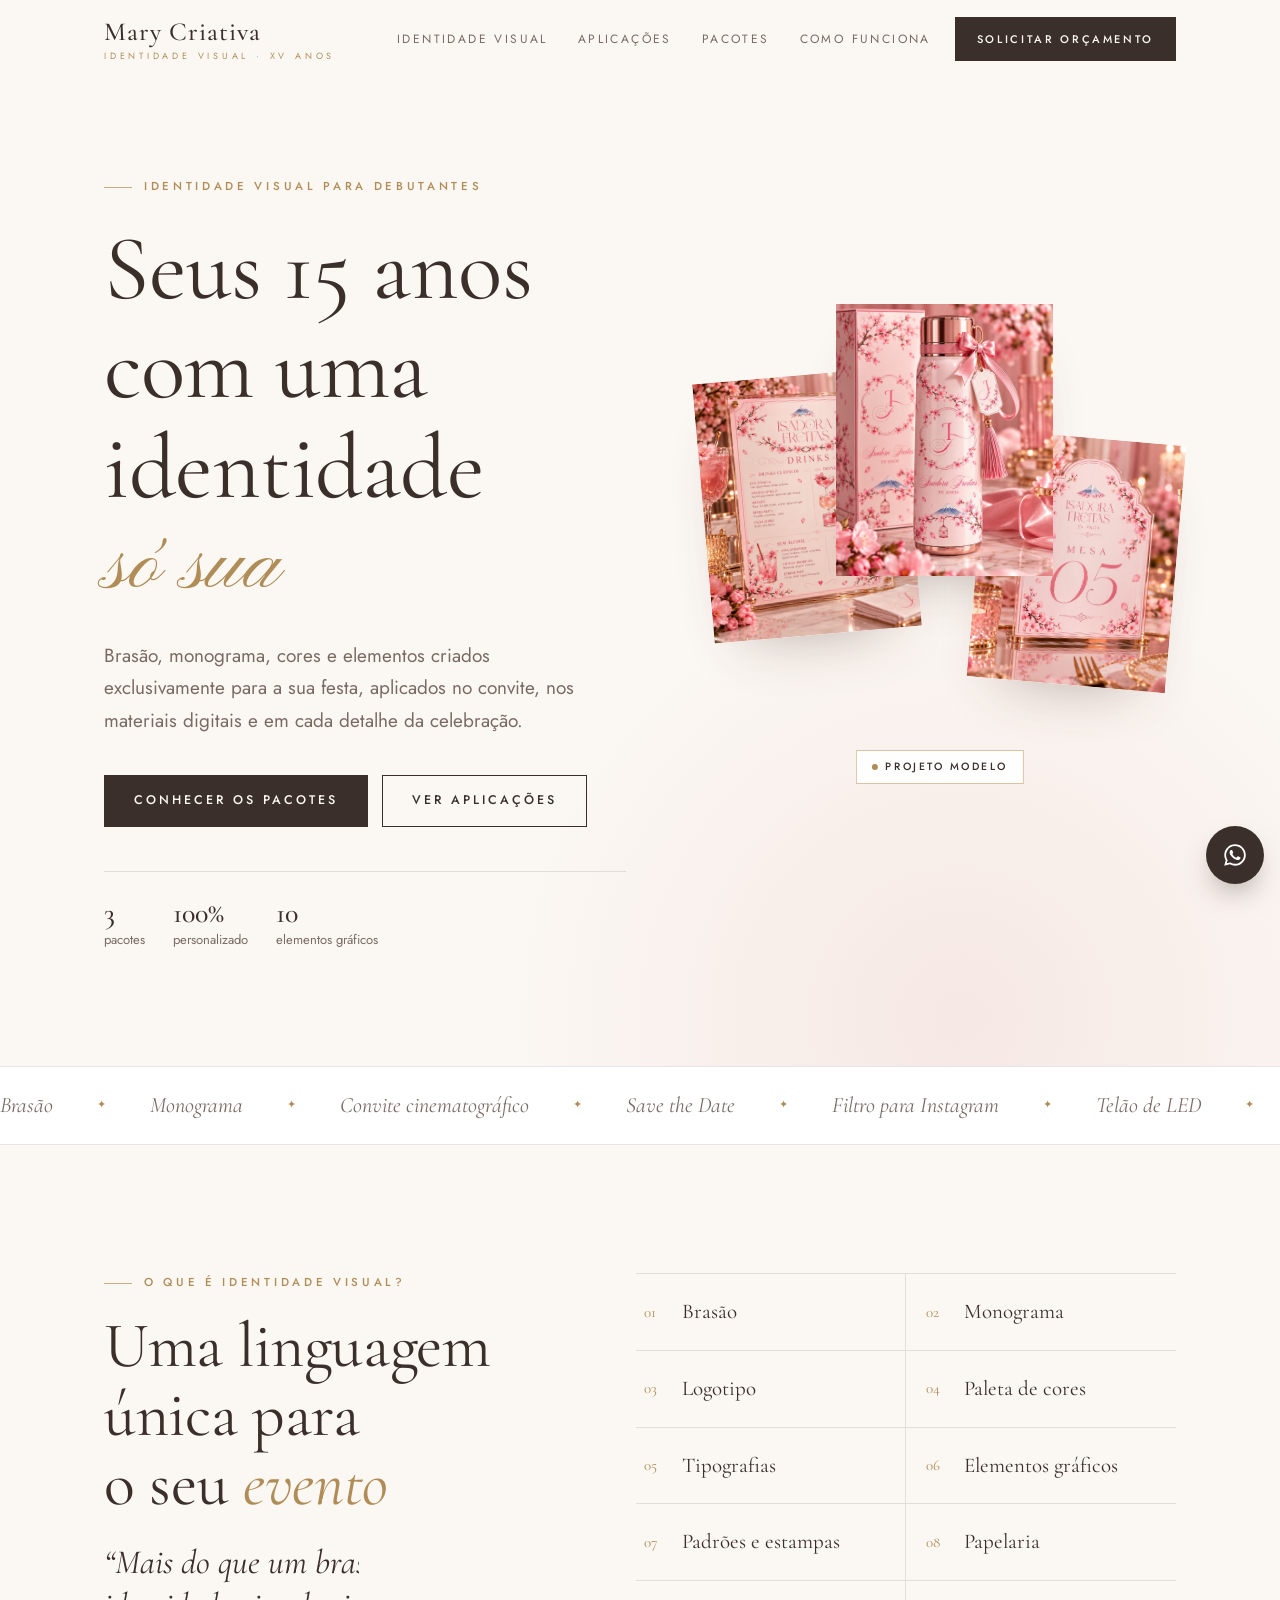
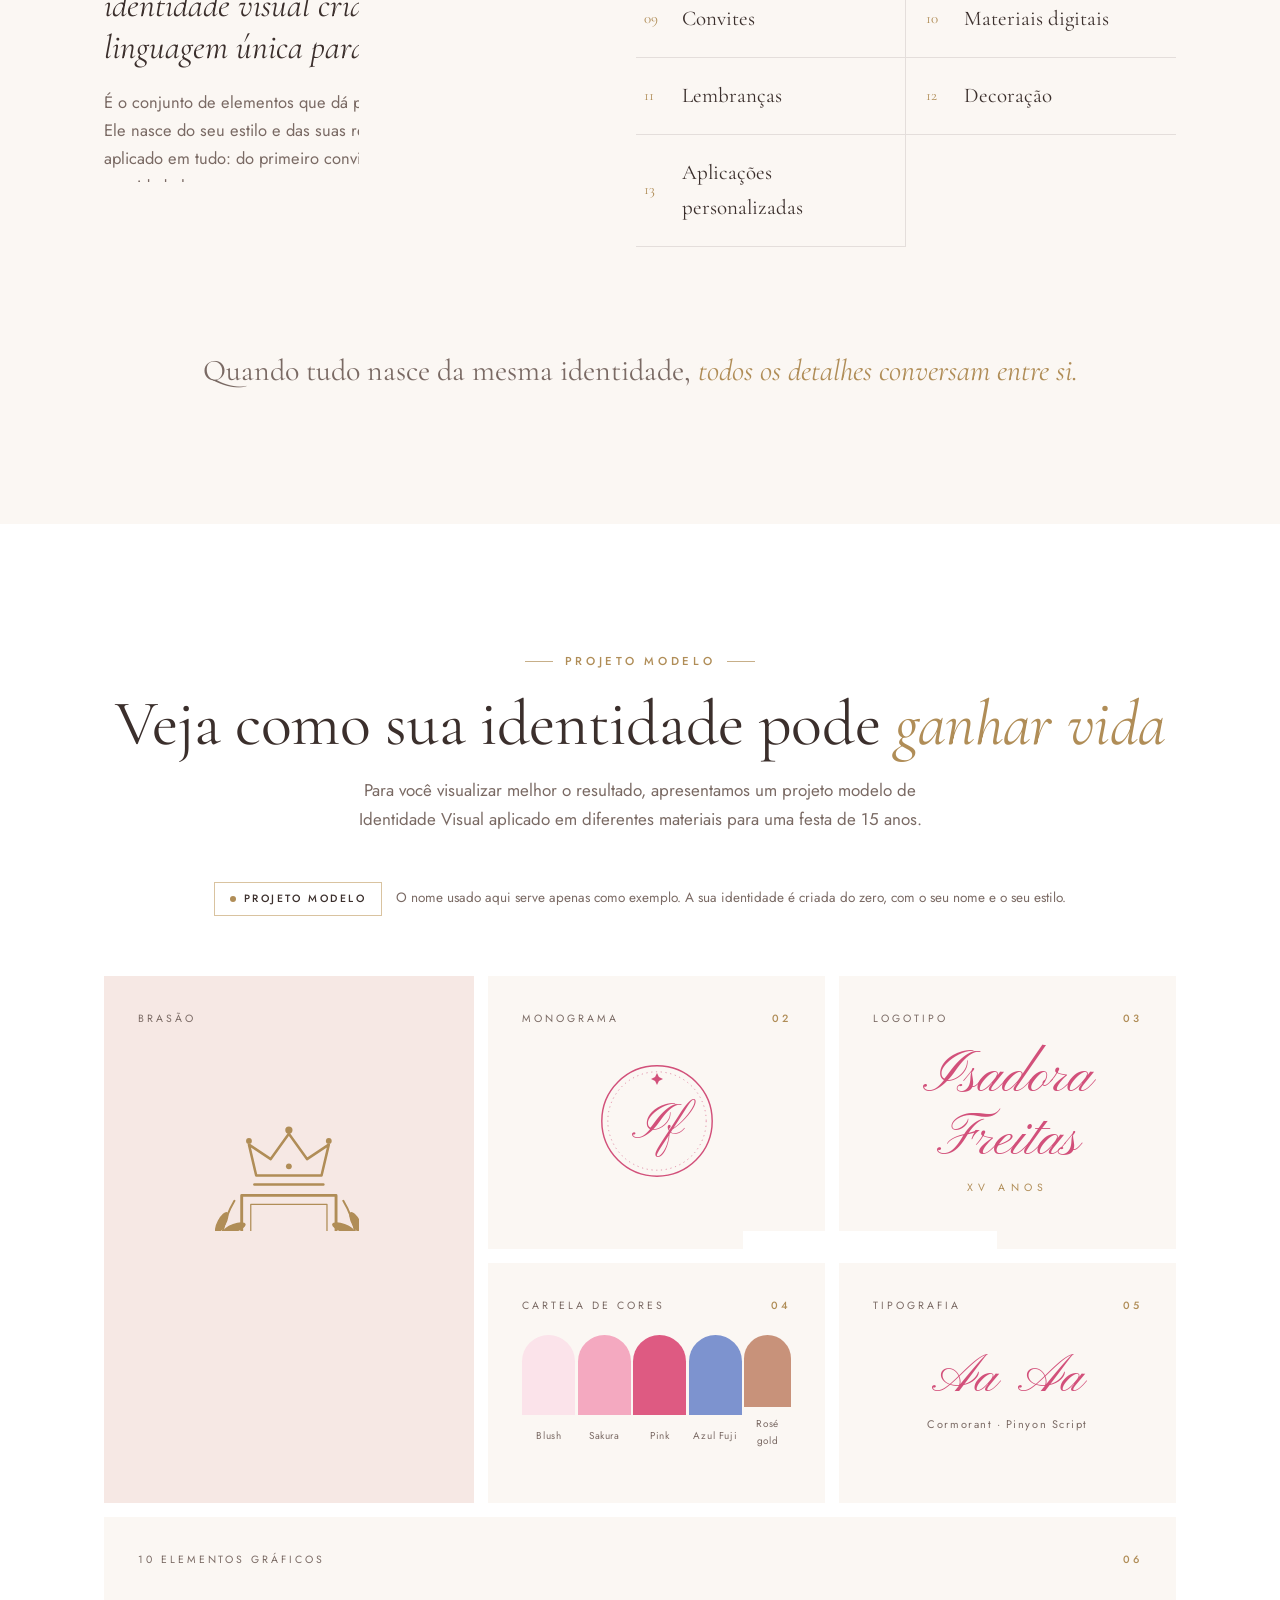
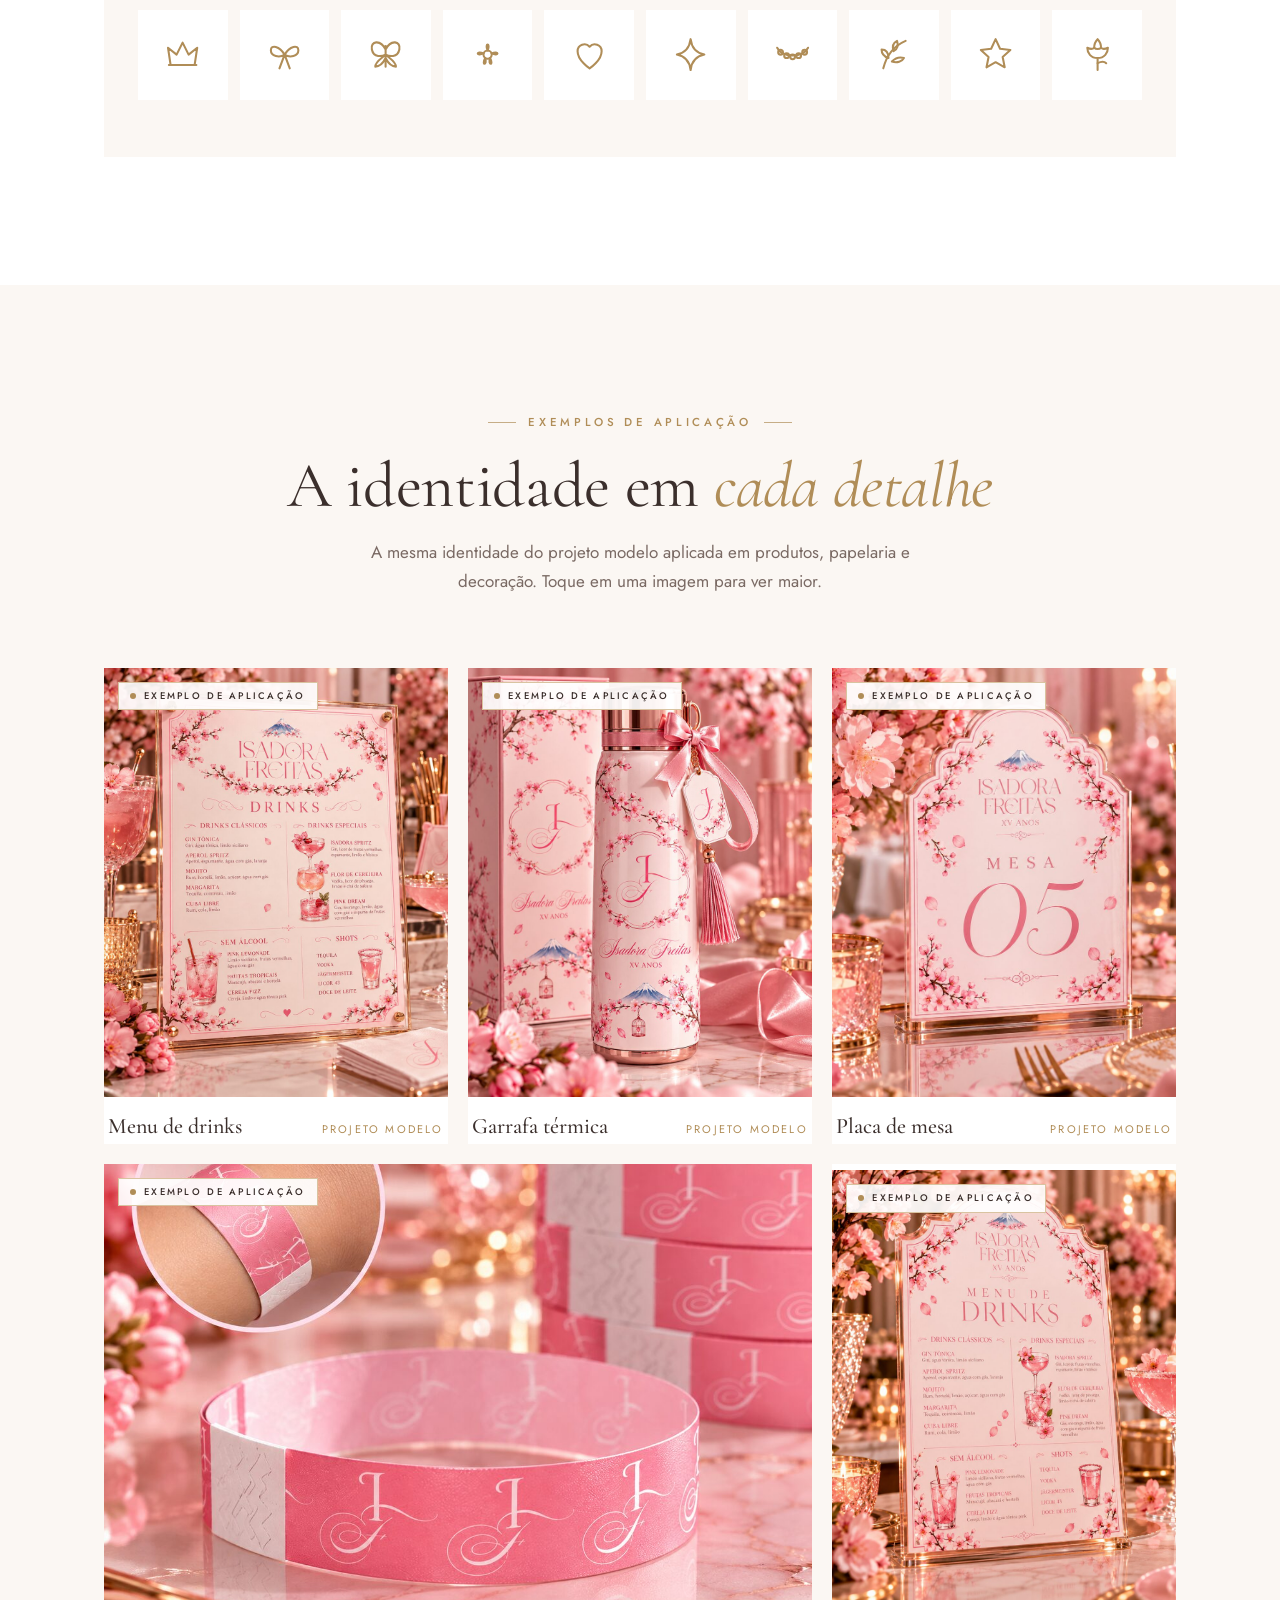
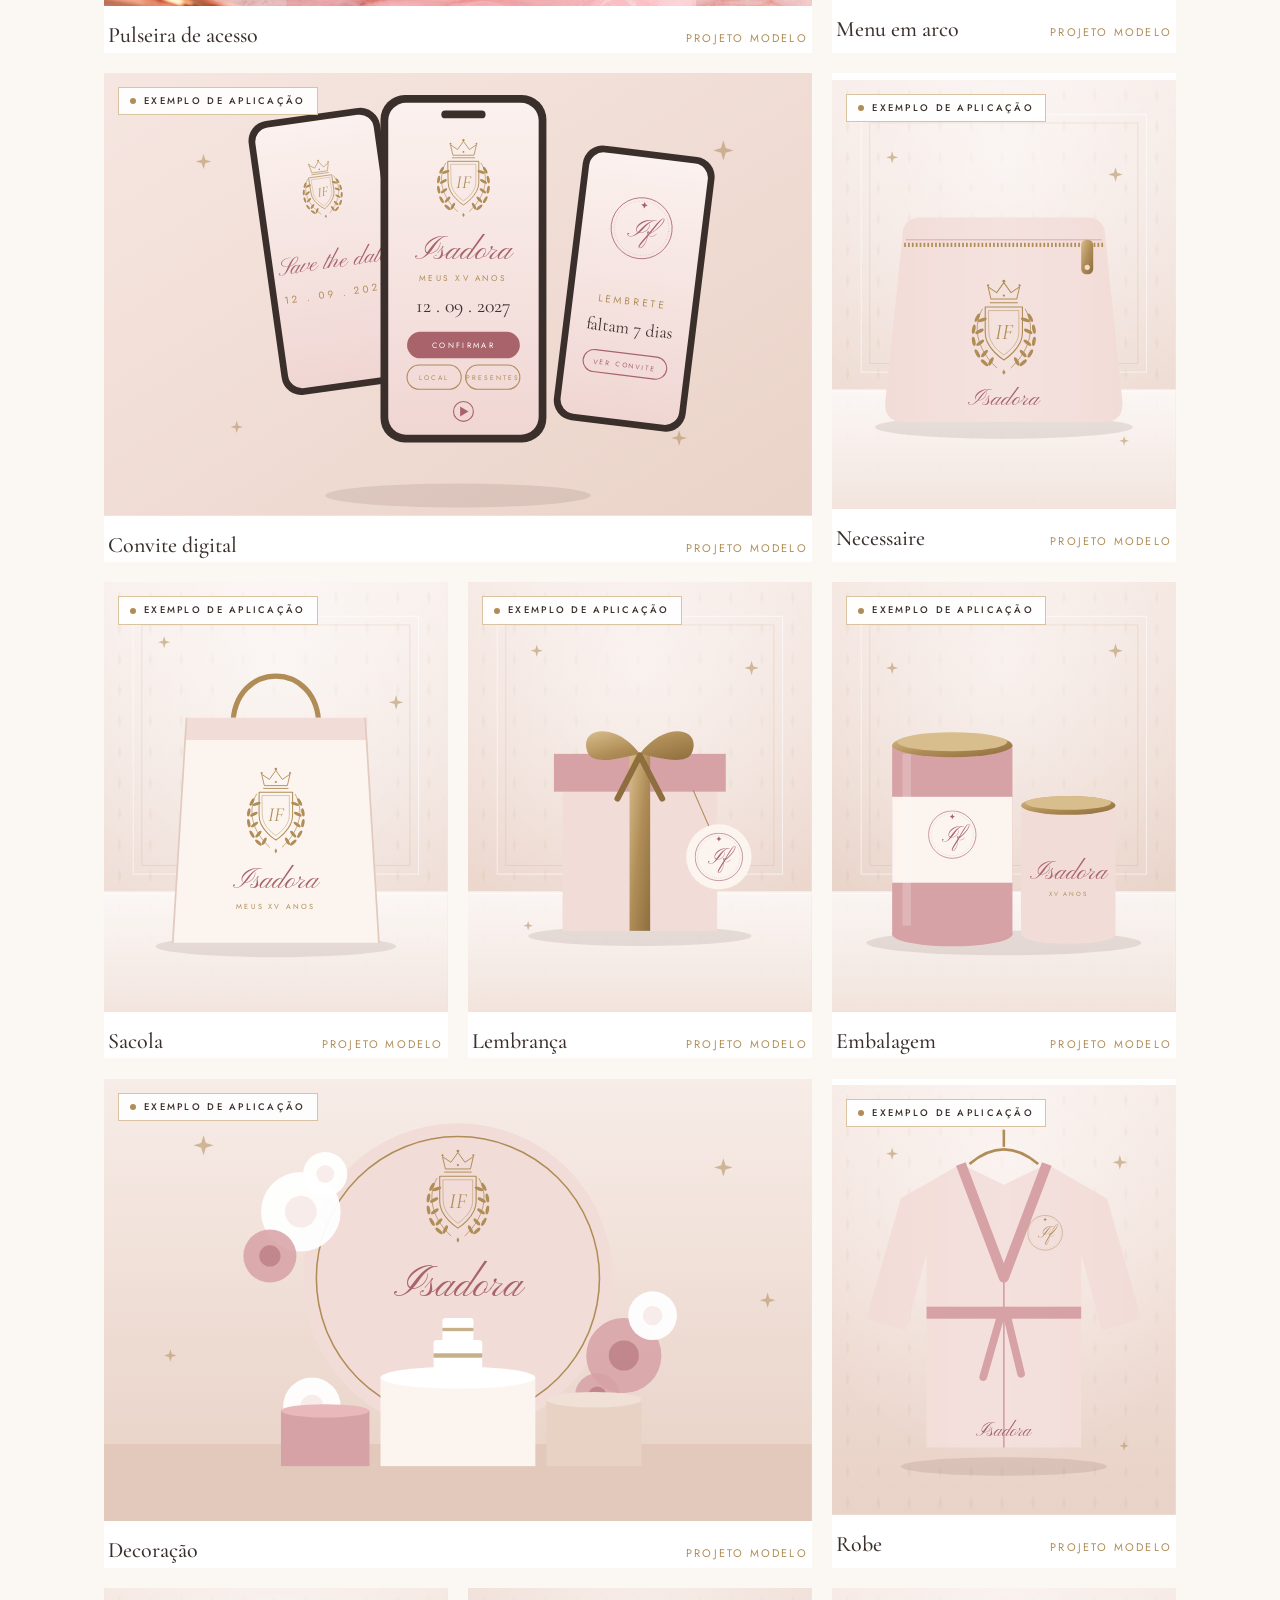
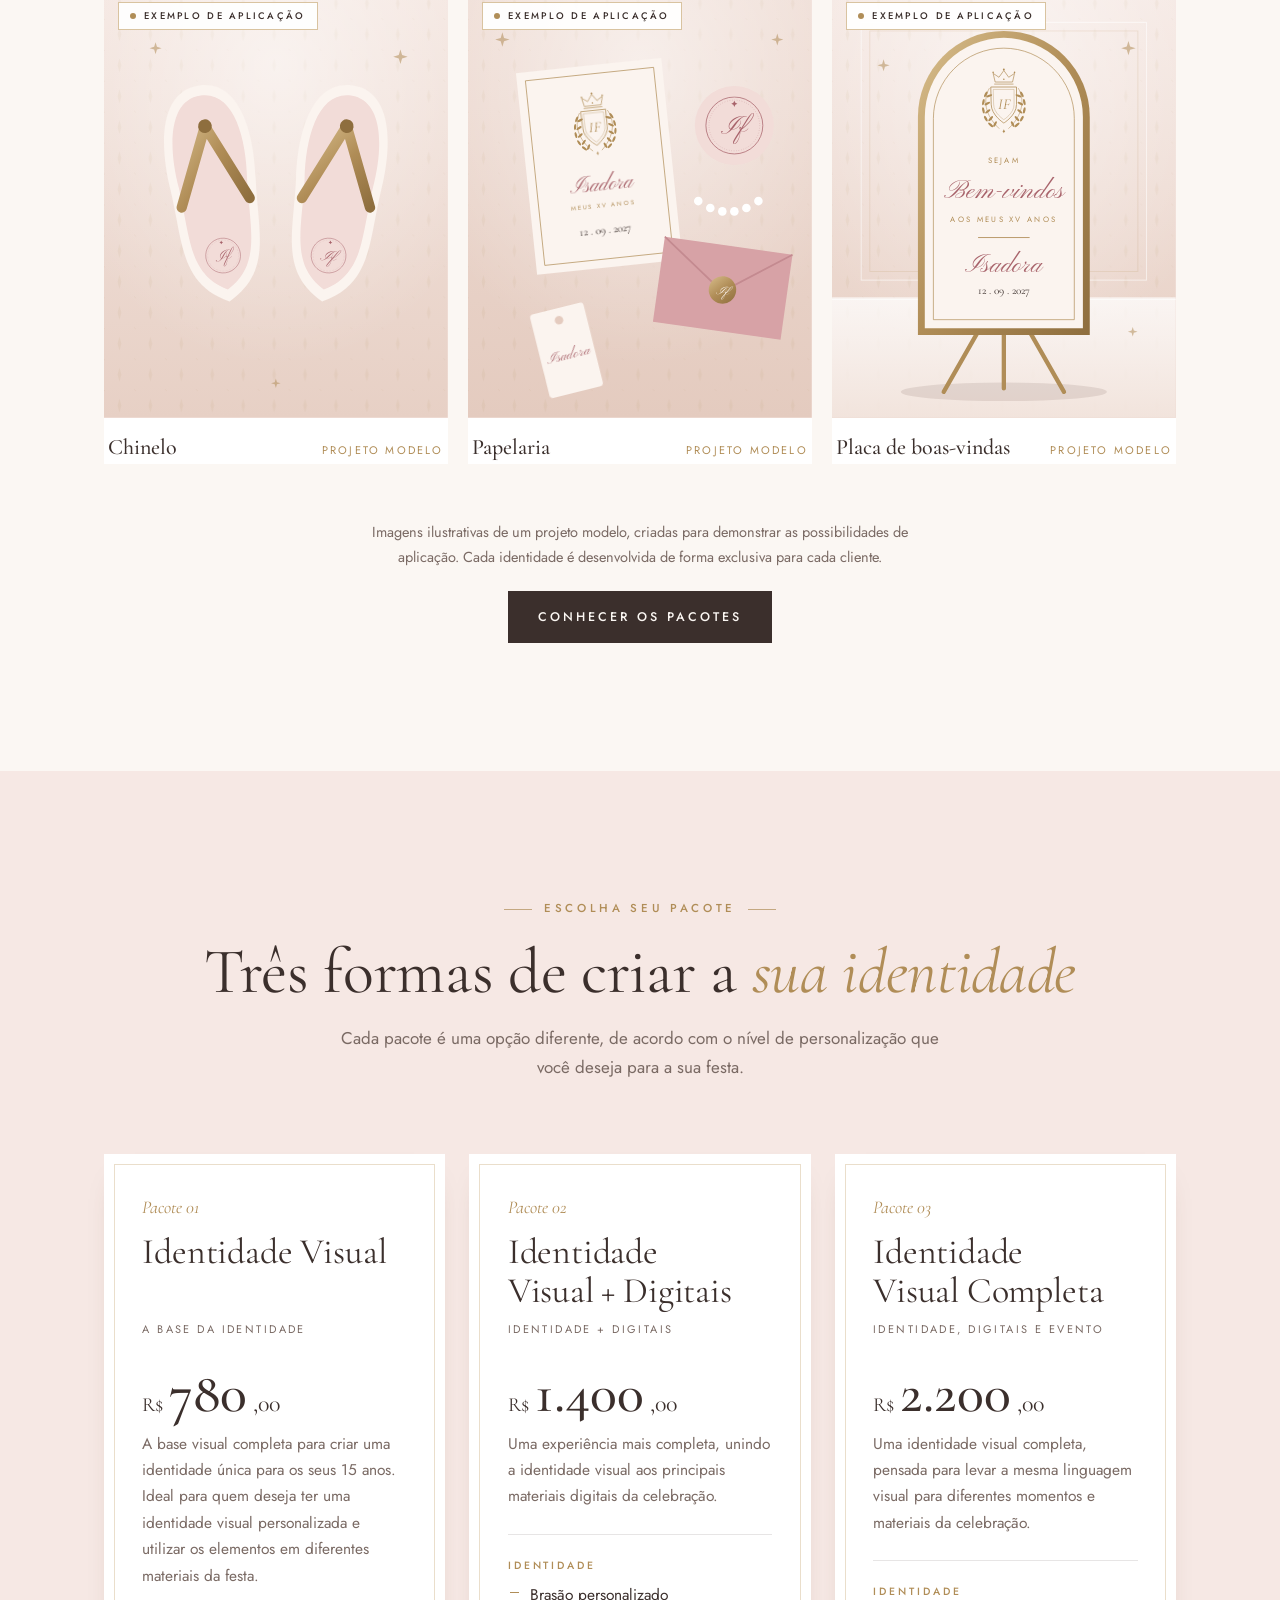
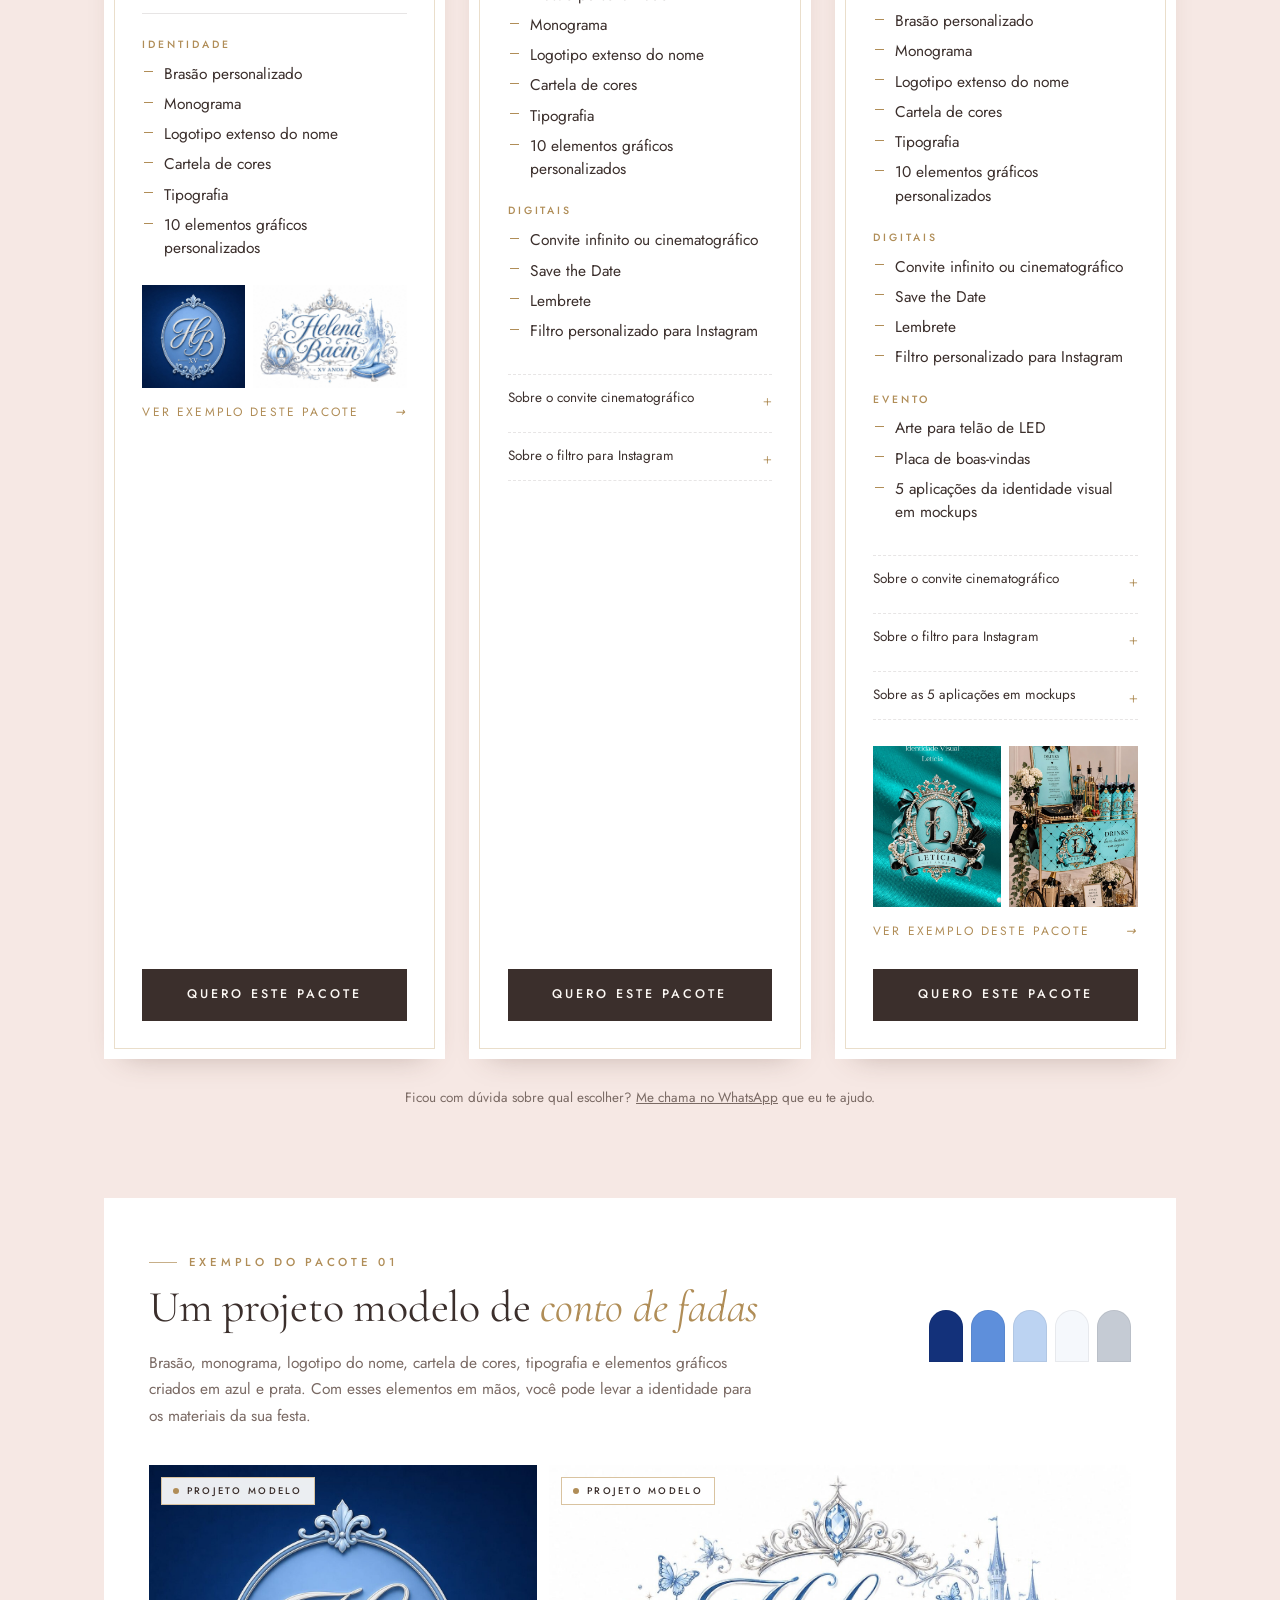
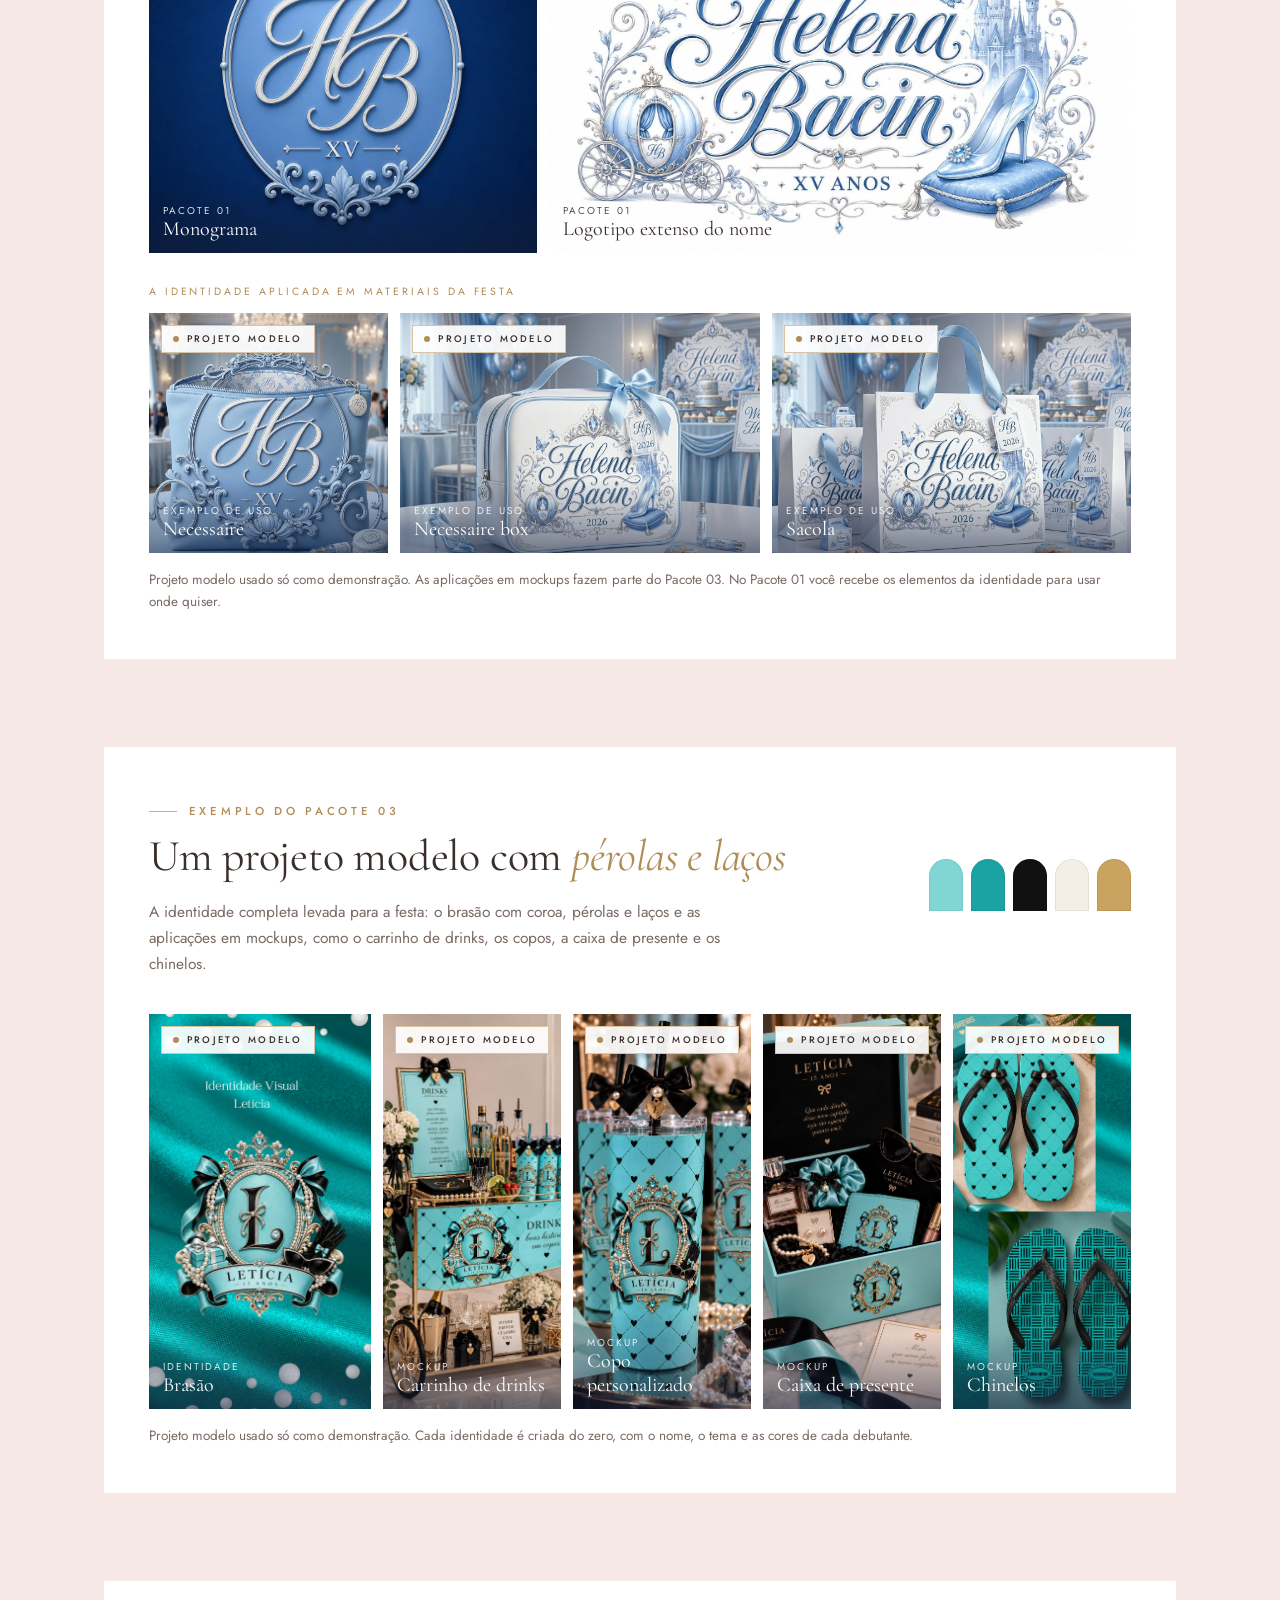
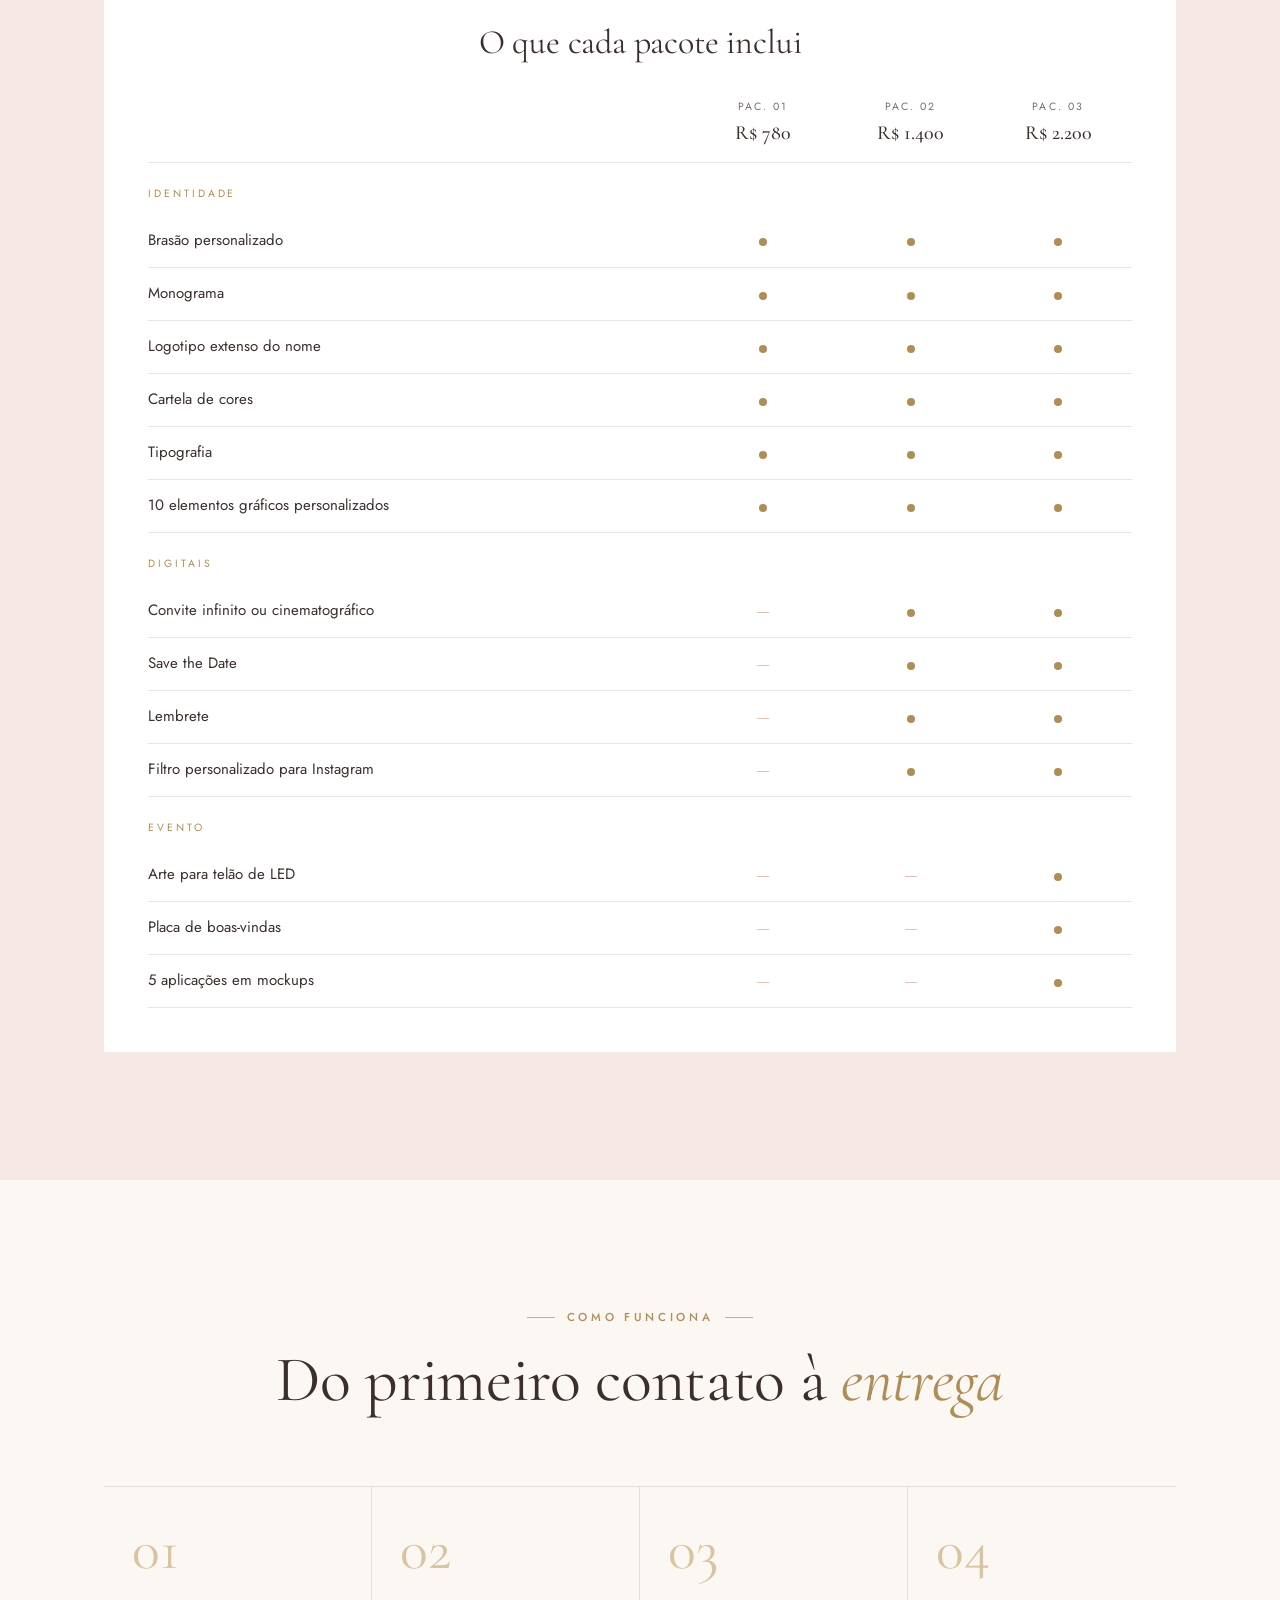
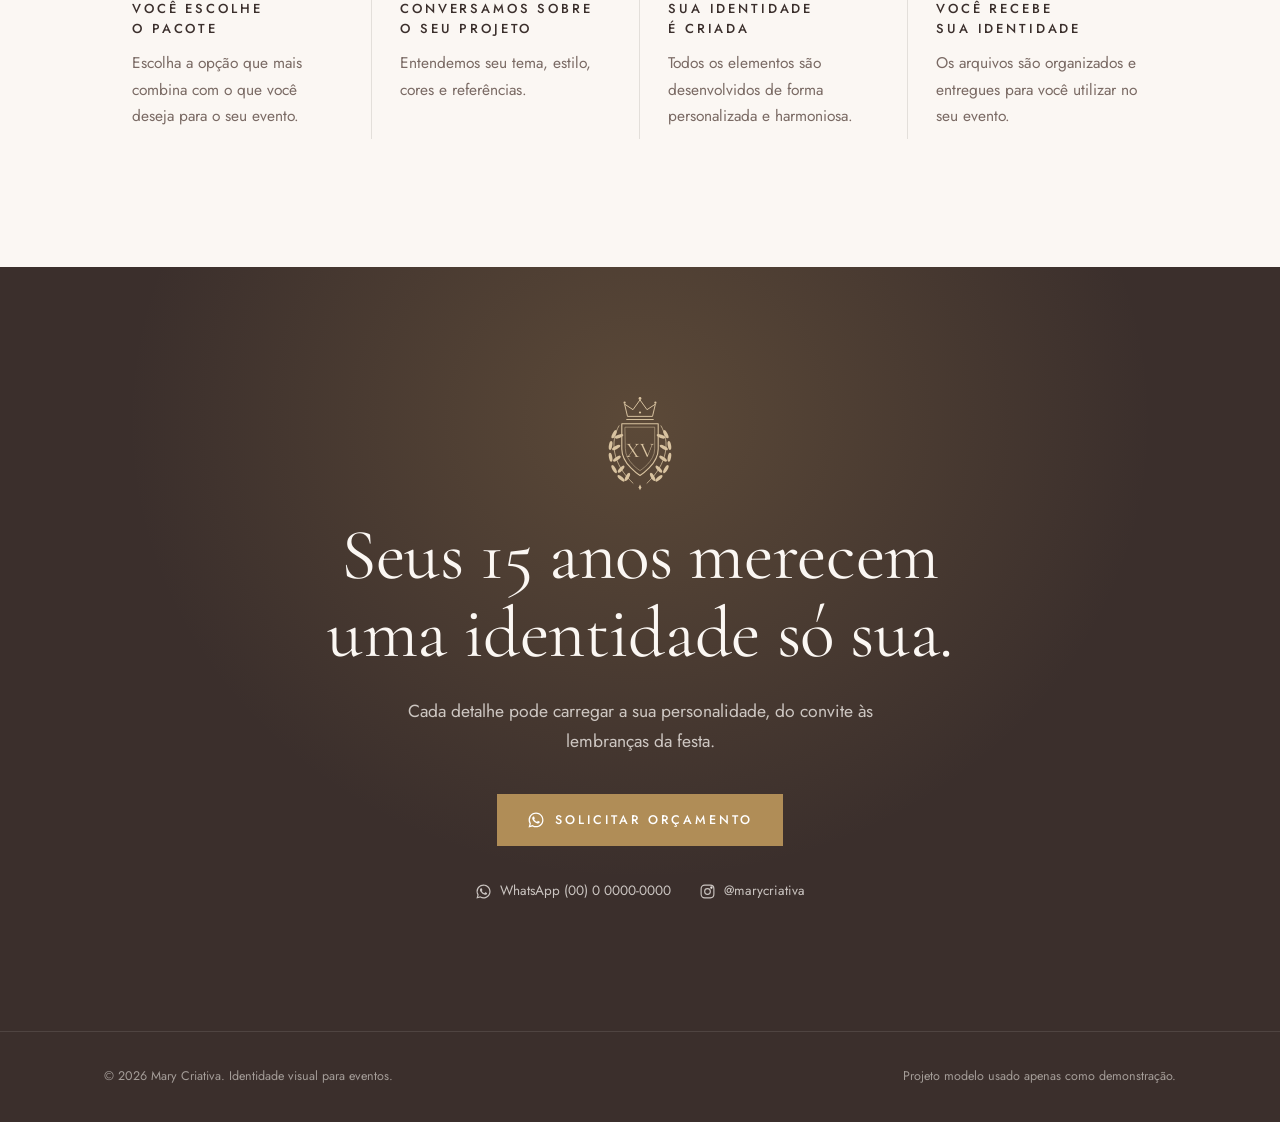
==== identidade-xv/index.html @ 42a457b2 "Add Pacote 03 example (Leticia) and real Isadora mockup photos Co-Authored-By: Claude Opus 5.5 <nore" ====
<!DOCTYPE html>
<html lang="pt-BR">
<head>
<meta charset="UTF-8">
<meta name="viewport" content="width=device-width, initial-scale=1, viewport-fit=cover">
<title>Identidade Visual XV Anos | Mary Criativa</title>
<meta name="description" content="Pacotes de Identidade Visual para debutantes: brasão, monograma, logotipo, cores, convites digitais, filtros e aplicações para festas de 15 anos.">
<meta name="theme-color" content="#FBF7F3">
<link rel="preconnect" href="https://fonts.googleapis.com">
<link rel="preconnect" href="https://fonts.gstatic.com" crossorigin>
<link rel="stylesheet" href="https://fonts.googleapis.com/css2?family=Cormorant+Garamond:ital,wght@0,400;0,500;0,600;1,400;1,500&family=Jost:wght@300;400;500;600&family=Pinyon+Script&display=swap">
<style>
/* Catálogo editorial: off-white, rosa suave, nude e dourado discreto */
:root{
  color-scheme: light;
  --bg:#FBF7F3;
  --white:#FFFFFF;
  --blush:#F6E8E4;
  --nude:#EAD8CC;
  --nude-2:#DCC3B4;
  --gold:#B08D57;
  --gold-soft:#D9C3A0;
  --ink:#3B2F2C;
  --ink-soft:#7A6A64;
  --line:rgba(59,47,44,.12);
  --serif:"Cormorant Garamond", "Iowan Old Style", Georgia, serif;
  --sans:"Jost", "Avenir Next", "Segoe UI", system-ui, sans-serif;
  --script:"Pinyon Script", "Snell Roundhand", cursive;
  --gutter:clamp(16px,5vw,64px);
  --ease:cubic-bezier(.2,.75,.2,1);
  --shadow:0 30px 60px -36px rgba(91,60,48,.45);
  --shadow-sm:0 14px 30px -20px rgba(91,60,48,.4);
}
*{box-sizing:border-box}
html{scroll-behavior:smooth}
body{margin:0;background:var(--bg);color:var(--ink);font-family:var(--sans);font-weight:400;font-size:16.5px;line-height:1.7;-webkit-font-smoothing:antialiased;overflow-x:hidden}
img{max-width:100%;display:block}
a{color:inherit}
button{font:inherit;color:inherit}
h1,h2,h3{margin:0;font-family:var(--serif);font-weight:400;line-height:1.08;text-wrap:balance;letter-spacing:-.005em}
p{margin:0}
:focus-visible{outline:2px solid var(--gold);outline-offset:3px}
.wrap{max-width:1200px;margin-inline:auto;padding-inline:var(--gutter)}
.eyebrow{display:inline-flex;align-items:center;gap:12px;font-size:11.5px;font-weight:500;letter-spacing:.32em;text-transform:uppercase;color:var(--gold)}
.eyebrow::before,.eyebrow.both::after{content:"";width:28px;height:1px;background:currentColor;opacity:.7}
em.it{font-style:italic;color:var(--gold)}
.sec{padding-block:clamp(72px,10vw,136px)}
.head{display:grid;justify-items:center;text-align:center;gap:18px;margin-bottom:clamp(40px,6vw,72px)}
.head h2{font-size:clamp(36px,5.6vw,64px)}
.head p{color:var(--ink-soft);max-width:600px;font-size:17px}
.rule{display:flex;align-items:center;gap:14px;color:var(--gold-soft)}
.rule::before,.rule::after{content:"";width:60px;height:1px;background:currentColor}
.rule svg{width:14px;height:14px;color:var(--gold)}

/* botoes */
.btn{display:inline-flex;align-items:center;justify-content:center;gap:10px;min-height:52px;padding:0 30px;font-size:12.5px;font-weight:500;letter-spacing:.24em;text-transform:uppercase;text-decoration:none;border:0;cursor:pointer;transition:background .4s var(--ease),color .4s var(--ease),box-shadow .4s var(--ease),transform .4s var(--ease);text-align:center}
.btn-dark{background:var(--ink);color:var(--bg)}
.btn-dark:hover{background:var(--gold)}
.btn-line{background:transparent;color:var(--ink);box-shadow:inset 0 0 0 1px var(--ink)}
.btn-line:hover{background:var(--ink);color:var(--bg)}
.btn-gold{background:var(--gold);color:#fff}
.btn-gold:hover{background:var(--ink)}
.btn svg{width:18px;height:18px;flex:none}

/* topo */
.header{position:sticky;top:0;z-index:50;padding-top:env(safe-area-inset-top,0px);background:rgba(251,247,243,.86);backdrop-filter:blur(14px);-webkit-backdrop-filter:blur(14px);transition:box-shadow .3s}
.header.scrolled{box-shadow:0 1px 0 var(--line)}
.header .wrap{display:flex;align-items:center;gap:24px;height:78px}
.logo{display:flex;flex-direction:column;text-decoration:none;line-height:1;margin-right:auto}
.logo b{font-family:var(--serif);font-weight:500;font-size:26px;letter-spacing:.04em}
.logo small{white-space:nowrap;font-size:9px;letter-spacing:.42em;text-transform:uppercase;color:var(--gold);margin-top:6px}
.nav{display:flex;gap:30px}
.nav a{white-space:nowrap;text-decoration:none;font-size:12px;letter-spacing:.2em;text-transform:uppercase;color:var(--ink-soft);transition:color .3s}
.nav a:hover{color:var(--gold)}
.header .btn{min-height:44px;padding:0 22px;font-size:11px}
.menu-btn{display:none;width:46px;height:46px;border:0;background:none;cursor:pointer;place-items:center;margin-right:-10px}
.menu-btn svg{width:26px;height:26px}
.sheet{position:fixed;inset:0;z-index:70;background:rgba(59,47,44,.32);opacity:0;visibility:hidden;transition:opacity .35s,visibility .35s}
.sheet.open{opacity:1;visibility:visible}
.sheet-panel{position:absolute;top:0;right:0;bottom:0;width:min(380px,88vw);background:var(--bg);padding:calc(22px + env(safe-area-inset-top,0px)) 28px 32px;display:flex;flex-direction:column;transform:translateX(100%);transition:transform .5s var(--ease);overflow:auto}
.sheet.open .sheet-panel{transform:none}
.sheet-close{align-self:flex-end;width:44px;height:44px;border:0;background:none;cursor:pointer;display:grid;place-items:center;margin:0 -10px 18px 0}
.sheet-close svg{width:22px;height:22px}
.sheet a:not(.btn){text-decoration:none;font-family:var(--serif);font-size:26px;padding:12px 0;border-bottom:1px solid var(--line);display:flex;justify-content:space-between;align-items:center}
.sheet a span{font-family:var(--sans);font-size:13px;color:var(--gold)}
.sheet .btn{margin-top:30px}
.sheet .note{margin-top:auto;padding-top:30px;font-size:13px;color:var(--ink-soft)}

/* hero */
.hero{position:relative;overflow:hidden;padding-block:clamp(48px,7vw,96px) clamp(72px,9vw,120px)}
.hero::before{content:"";position:absolute;inset:auto -10% -40% 40%;height:90%;background:radial-gradient(closest-side,var(--blush),transparent);z-index:-1}
.hero .wrap{display:grid;grid-template-columns:1.05fr .95fr;gap:clamp(32px,6vw,80px);align-items:center}
.hero h1{font-size:clamp(46px,7.4vw,92px);margin:22px 0 26px}
.hero h1 .scr{display:block;font-family:var(--script);color:var(--gold);font-size:.92em;line-height:1.1;margin-top:4px}
.hero .lead{font-size:clamp(16.5px,1.6vw,19px);color:var(--ink-soft);max-width:500px}
.hero .ctas{display:flex;flex-wrap:wrap;gap:14px;margin-top:38px}
.hero .facts{display:flex;flex-wrap:wrap;gap:10px 28px;margin-top:44px;padding-top:26px;border-top:1px solid var(--line);font-size:13px;color:var(--ink-soft)}
.hero .facts b{display:block;font-family:var(--serif);font-weight:500;font-size:28px;color:var(--ink);line-height:1.1}
.stage{position:relative;aspect-ratio:1/1.08;max-width:560px;width:100%;justify-self:center}
.stage .card{position:absolute;overflow:hidden;background:var(--white);box-shadow:var(--shadow);transition:transform 1.4s var(--ease),opacity 1.2s}
.stage .card svg{display:block;width:100%;height:100%}
.stage .card img{position:absolute;inset:0;width:100%;height:100%;object-fit:cover}
.stage .c1{left:0;top:14%;width:44%;aspect-ratio:4/5;transform:rotate(-5deg)}
.stage .c2{left:28%;top:0;width:46%;aspect-ratio:4/5;z-index:2}
.stage .c3{right:0;top:26%;width:42%;aspect-ratio:4/5;transform:rotate(5deg)}
.stage .tag{position:absolute;z-index:3;left:50%;bottom:6%;transform:translateX(-50%);white-space:nowrap}
.anim .stage .card{opacity:0}
.anim .stage .c1{transform:translate(-20px,30px) rotate(-9deg)}
.anim .stage .c2{transform:translateY(40px)}
.anim .stage .c3{transform:translate(20px,30px) rotate(9deg)}
.ready .stage .card{opacity:1}
.ready .stage .c1{transform:rotate(-5deg);transition-delay:.15s}
.ready .stage .c2{transform:none}
.ready .stage .c3{transform:rotate(5deg);transition-delay:.3s}

/* selo de projeto modelo */
.tag{display:inline-flex;align-items:center;gap:8px;padding:8px 16px;background:rgba(255,255,255,.92);color:var(--ink);font-size:10.5px;font-weight:500;letter-spacing:.24em;text-transform:uppercase;box-shadow:inset 0 0 0 1px var(--gold-soft)}
.tag::before{content:"";width:6px;height:6px;border-radius:50%;background:var(--gold)}

/* faixa */
.ribbon{border-block:1px solid var(--line);overflow:hidden;background:var(--white)}
.ribbon .track{display:flex;gap:44px;width:max-content;padding:20px 0;animation:slide 50s linear infinite}
.ribbon span{display:flex;align-items:center;gap:44px;font-family:var(--serif);font-style:italic;font-size:22px;color:var(--ink-soft);white-space:nowrap}
.ribbon span::after{content:"✦";font-style:normal;font-size:11px;color:var(--gold)}
@keyframes slide{to{transform:translateX(-50%)}}

/* o que e */
.about .wrap{display:grid;grid-template-columns:.9fr 1.1fr;gap:clamp(40px,7vw,100px);align-items:start}
.about .head{justify-items:start;text-align:left;margin:0;position:sticky;top:120px}
.about blockquote{margin:6px 0 0;font-family:var(--serif);font-style:italic;font-size:clamp(26px,3vw,34px);line-height:1.25;color:var(--ink)}
.about .head p{font-size:16.5px}
.pieces{display:grid;grid-template-columns:repeat(2,1fr);border-top:1px solid var(--line)}
.piece{display:flex;align-items:center;gap:16px;padding:20px 8px;border-bottom:1px solid var(--line)}
.piece:nth-child(odd){border-right:1px solid var(--line);padding-right:16px}
.piece:nth-child(even){padding-left:20px}
.piece i{font-style:normal;font-family:var(--serif);font-size:15px;color:var(--gold);min-width:22px}
.piece span{font-family:var(--serif);font-size:21px}
.about .connect{grid-column:1/-1;margin-top:8px;text-align:center;font-family:var(--serif);font-size:clamp(22px,2.6vw,30px);color:var(--ink-soft)}

/* projeto modelo */
.model{background:var(--white)}
.model-note{display:flex;align-items:center;justify-content:center;gap:14px;flex-wrap:wrap;margin:-24px auto clamp(40px,5vw,60px);text-align:center;font-size:13.5px;color:var(--ink-soft)}
.board{display:grid;grid-template-columns:1.1fr 1fr 1fr;grid-template-rows:auto auto;gap:14px}
.tile{position:relative;background:var(--bg);padding:clamp(22px,3vw,34px);display:flex;flex-direction:column;min-height:240px}
.tile .lbl{font-size:10.5px;letter-spacing:.28em;text-transform:uppercase;color:var(--ink-soft);display:flex;justify-content:space-between;gap:10px}
.tile .lbl b{font-weight:500;color:var(--gold)}
.tile .art{flex:1;display:grid;place-items:center;padding-block:18px}
.t-crest{grid-row:span 2;background:var(--blush)}
.t-crest svg{width:min(260px,72%);height:auto;color:var(--gold)}
.t-mono svg{width:120px;height:120px;color:#D2507A}
.t-logo .art{text-align:center}
.t-logo .nm{font-family:var(--script);font-size:clamp(44px,5vw,58px);line-height:1.1;color:#D2507A}
.t-logo .sub{font-size:10.5px;letter-spacing:.5em;color:var(--gold);margin-top:6px}
.swatches{display:grid;grid-template-columns:repeat(5,1fr);gap:8px;width:100%}
.swatches div{display:grid;gap:8px;font-size:10px;letter-spacing:.06em;color:var(--ink-soft);text-align:center}
.swatches i{display:block;aspect-ratio:1/1.5;border-radius:999px 999px 6px 6px}
.type .big{font-family:var(--serif);font-size:64px;line-height:1}
.type .row{display:flex;align-items:baseline;gap:20px;width:100%;justify-content:center}
.type .row span{font-family:var(--script);font-size:54px;color:#D2507A;line-height:1}
.type small{display:block;font-size:11px;letter-spacing:.14em;color:var(--ink-soft);text-align:center;margin-top:10px}
.t-els{grid-column:1/-1}
.t-els .art{padding-bottom:0}
.els{display:grid;grid-template-columns:repeat(10,1fr);gap:12px;width:100%}
.els span{aspect-ratio:1;display:grid;place-items:center;background:var(--white);color:var(--gold)}
.els svg{width:46%;height:46%}

/* galeria */
.gallery{display:grid;grid-auto-flow:dense;grid-template-columns:repeat(3,1fr);gap:clamp(12px,1.6vw,22px)}
.shot{position:relative;margin:0;cursor:zoom-in;background:var(--white);border:0;padding:0;text-align:left;display:block;width:100%}
.shot .media{position:relative;aspect-ratio:4/5;overflow:hidden;background:var(--blush)}
.shot .media svg,.shot .media img{position:absolute;inset:0;width:100%;height:100%;object-fit:cover;transition:transform 1.2s var(--ease)}
.shot:hover .media svg,.shot:hover .media img{transform:scale(1.04)}
.shot .tag{position:absolute;left:14px;top:14px;padding:6px 12px;font-size:9.5px}
.shot .cap{display:flex;justify-content:space-between;align-items:baseline;gap:12px;padding:16px 4px 4px}
.shot .cap b{font-family:var(--serif);font-weight:500;font-size:22px;line-height:1.2}
.shot .cap span{font-size:11px;letter-spacing:.2em;text-transform:uppercase;color:var(--gold);white-space:nowrap}
.shot.wide{grid-column:span 2}
.shot.wide .media{aspect-ratio:8/5}
@media (max-width:940px){.shot.wide.solo{grid-column:auto}.shot.wide.solo .media{aspect-ratio:4/5}}
.gallery-foot{text-align:center;margin-top:clamp(36px,5vw,56px);display:grid;justify-items:center;gap:22px}
.gallery-foot p{max-width:560px;color:var(--ink-soft);font-size:14.5px}

/* lightbox */
.lb{border:0;padding:0;background:transparent;max-width:none;max-height:none;width:100%;height:100%;overflow:hidden}
.lb::backdrop{background:rgba(35,27,25,.86);backdrop-filter:blur(4px)}
.lb-in{position:relative;height:100%;display:grid;place-items:center;padding:calc(64px + env(safe-area-inset-top,0px)) 16px 24px}
.lb-fig{margin:0;display:grid;gap:16px;justify-items:center;max-width:min(92vw,720px)}
.lb-media{position:relative;width:min(92vw,calc((100dvh - 200px) * .8),640px);aspect-ratio:4/5;background:var(--blush);overflow:hidden}
.lb-media svg,.lb-media img{position:absolute;inset:0;width:100%;height:100%;object-fit:cover}
.lb-media .tag{position:absolute;left:16px;top:16px}
.lb figcaption{color:#F4EBE6;text-align:center}
.lb figcaption b{display:block;font-family:var(--serif);font-weight:400;font-size:28px;line-height:1.2}
.lb figcaption span{font-size:13px;opacity:.75}
.lb-btn{position:absolute;width:52px;height:52px;border:0;border-radius:50%;background:rgba(255,255,255,.12);color:#fff;cursor:pointer;display:grid;place-items:center;transition:background .3s}
.lb-btn:hover{background:rgba(255,255,255,.24)}
.lb-btn svg{width:22px;height:22px}
.lb-close{top:calc(10px + env(safe-area-inset-top,0px));right:12px}
.lb-prev{left:16px;top:50%;transform:translateY(-50%)}
.lb-next{right:16px;top:50%;transform:translateY(-50%)}
.lb-count{position:absolute;top:calc(24px + env(safe-area-inset-top,0px));left:24px;color:#F4EBE6;font-size:12px;letter-spacing:.24em}

/* pacotes */
.packs{background:var(--blush)}
.pack-grid{display:grid;grid-template-columns:repeat(3,1fr);gap:clamp(14px,2vw,24px);align-items:stretch}
.pack{position:relative;background:var(--white);display:flex;flex-direction:column;padding:clamp(28px,3vw,40px);box-shadow:var(--shadow-sm);transition:transform .6s var(--ease),box-shadow .6s var(--ease)}
.pack:hover{transform:translateY(-6px);box-shadow:var(--shadow)}
.pack::before{content:"";position:absolute;inset:10px;border:1px solid var(--gold-soft);opacity:.55;pointer-events:none}
.pack .num{font-family:var(--serif);font-style:italic;font-size:18px;color:var(--gold)}
.pack h3{font-size:clamp(30px,2.8vw,36px);margin:10px 0 0}
@media (min-width:941px){.pack h3{min-height:2.16em}}
.pack .for{font-size:11px;letter-spacing:.22em;text-transform:uppercase;color:var(--ink-soft);margin-top:10px}
.pack .price{display:flex;align-items:baseline;gap:6px;margin:26px 0 6px;font-family:var(--serif);color:var(--ink)}
.pack .price small{font-size:20px}
.pack .price b{font-weight:500;font-size:clamp(46px,4.4vw,56px);line-height:1}
.pack .price i{font-style:normal;font-size:24px}
.pack .desc{color:var(--ink-soft);font-size:15.5px;padding-bottom:24px;border-bottom:1px solid var(--line)}
.pack .group{margin-top:22px}
.pack .group h4{margin:0 0 8px;font-size:10.5px;font-weight:500;letter-spacing:.28em;text-transform:uppercase;color:var(--gold)}
.pack ul{list-style:none;margin:0;padding:0;display:grid;gap:7px}
.pack li{position:relative;padding-left:22px;font-size:15.5px;line-height:1.5}
.pack li::before{content:"";position:absolute;left:2px;top:.62em;width:9px;height:1px;background:var(--gold)}
.pack details{margin-top:10px;border-top:1px dashed var(--line)}
.pack details:last-of-type{border-bottom:1px dashed var(--line)}
.pack summary{list-style:none;cursor:pointer;display:flex;justify-content:space-between;align-items:center;gap:10px;padding:12px 0;font-size:13.5px;color:var(--ink)}
.pack summary::-webkit-details-marker{display:none}
.pack summary::after{content:"+";font-family:var(--serif);font-size:22px;line-height:1;color:var(--gold);transition:transform .3s}
.pack details[open] summary::after{transform:rotate(45deg)}
.pack details ul{padding:0 0 14px}
.pack details li{font-size:14px;color:var(--ink-soft)}
.pack .spacer{flex:1;min-height:28px}
.pack .btn{width:100%}
.packs-note{text-align:center;margin-top:28px;font-size:13.5px;color:var(--ink-soft)}
.pack .peek{display:grid;grid-template-columns:1fr 1.5fr;gap:8px;margin-top:26px;text-decoration:none}
.pack .peek img{width:100%;aspect-ratio:1;object-fit:cover;background:#fff}
.pack .peek img+img{aspect-ratio:1.5;object-fit:contain}
.pack .peek span{grid-column:1/-1;display:flex;justify-content:space-between;align-items:center;font-size:12px;letter-spacing:.18em;text-transform:uppercase;color:var(--gold);padding-top:6px}
.pack .peek:hover span{color:var(--ink)}

/* exemplo do pacote 01 */
.example{margin-top:clamp(56px,7vw,88px);background:var(--white);padding:clamp(22px,3.5vw,48px)}
.ex-head{display:grid;grid-template-columns:1fr auto;gap:18px 40px;align-items:end;margin-bottom:clamp(24px,3vw,36px)}
.ex-head h3{font-size:clamp(30px,3.6vw,44px);margin-top:12px}
.ex-head p{grid-column:1;color:var(--ink-soft);font-size:15.5px;max-width:620px}
.ex-sw{grid-column:2;grid-row:1/3;display:flex;gap:8px;align-self:center}
.ex-sw i{width:34px;height:52px;border-radius:999px 999px 5px 5px;box-shadow:inset 0 0 0 1px rgba(0,0,0,.06)}
.ex-row{display:grid;gap:12px;margin-top:12px}
.ex-row.r1{grid-template-columns:1fr 1.5fr}
.ex-row.r2{grid-template-columns:1fr 1.5fr 1.5fr}
.ex-fig{position:relative;margin:0;padding:0;border:0;background:#EEF3FA;cursor:zoom-in;overflow:hidden;display:block;width:100%;text-align:left}
.ex-fig img{width:100%;height:100%;object-fit:cover;transition:transform 1.2s var(--ease)}
.ex-fig:hover img{transform:scale(1.04)}
.ex-fig.contain{background:#fff}
.ex-fig.contain img{object-fit:contain}
.ex-fig .tag{position:absolute;left:12px;top:12px;padding:6px 12px;font-size:9.5px}
.ex-fig .lab{position:absolute;left:0;right:0;bottom:0;padding:26px 14px 12px;background:linear-gradient(transparent,rgba(20,32,60,.55));color:#fff;font-family:var(--serif);font-size:20px;line-height:1.2}
.ex-fig.contain .lab{background:none;color:var(--ink)}
.ex-fig .lab small{display:block;font-family:var(--sans);font-size:10px;letter-spacing:.2em;text-transform:uppercase;opacity:.85}
.ex-row.r3{grid-template-columns:1.25fr repeat(4,1fr)}
.ex-row.r3 .ex-fig{aspect-ratio:auto!important}
.ex-row.r3 .ex-fig:first-child{aspect-ratio:9/16!important}
.ex-row.r3 .ex-fig img{position:absolute;inset:0}
.example.tiffany .ex-fig{background:#0E8C8C}
.pack .peek.p3{grid-template-columns:1fr 1fr}
.pack .peek.p3 img{aspect-ratio:4/5;object-fit:cover}
.ex-sub{margin:30px 0 4px;font-size:10.5px;letter-spacing:.28em;text-transform:uppercase;color:var(--gold)}
.ex-note{margin-top:16px;font-size:13.5px;color:var(--ink-soft)}

/* comparativo */
.compare{margin-top:clamp(56px,7vw,88px);background:var(--white);padding:clamp(20px,3.5vw,44px)}
.compare h3{font-size:clamp(26px,3vw,34px);text-align:center;margin-bottom:24px}
.compare table{width:100%;border-collapse:collapse}
.compare th,.compare td{padding:12px 6px;border-bottom:1px solid var(--line);text-align:center;font-weight:400}
.compare th:first-child,.compare td:first-child{text-align:left;padding-left:0}
.compare thead th{font-size:10.5px;letter-spacing:.2em;text-transform:uppercase;color:var(--ink-soft);vertical-align:bottom}
.compare thead th b{display:block;font-family:var(--serif);font-weight:500;font-size:20px;letter-spacing:0;text-transform:none;color:var(--ink)}
.compare td:first-child{font-size:15px}
.compare td:not(:first-child){width:15%}
.compare .y{display:inline-block;width:8px;height:8px;border-radius:50%;background:var(--gold)}
.compare .n{display:inline-block;width:12px;height:1px;background:var(--nude-2);vertical-align:middle}
.compare tr.sep td{padding-top:22px;font-size:10.5px;letter-spacing:.28em;text-transform:uppercase;color:var(--gold);border-bottom:0}

/* como funciona */
.steps{display:grid;grid-template-columns:repeat(4,1fr);gap:0;border-top:1px solid var(--line)}
.step{padding:34px clamp(16px,2.2vw,30px) 10px;border-right:1px solid var(--line)}
.step:last-child{border-right:0}
.step .n{font-family:var(--serif);font-size:58px;line-height:1;color:var(--gold-soft)}
.step h3{font-family:var(--sans);font-weight:500;font-size:13px;letter-spacing:.22em;text-transform:uppercase;margin:20px 0 12px;line-height:1.5}
.step p{color:var(--ink-soft);font-size:15.5px}

/* final */
.final{position:relative;overflow:hidden;background:var(--ink);color:var(--bg);text-align:center}
.final::before{content:"";position:absolute;inset:-40% 10% auto;height:120%;background:radial-gradient(closest-side,rgba(176,141,87,.28),transparent);pointer-events:none}
.final .wrap{position:relative;display:grid;justify-items:center;gap:24px}
.final svg.crest{width:84px;height:auto;color:var(--gold-soft)}
.final h2{font-size:clamp(38px,6vw,72px);max-width:900px}
.final p{color:rgba(251,247,243,.75);max-width:520px;font-size:17.5px}
.final .btn{margin-top:14px}
.final .btn-gold:hover{background:var(--bg);color:var(--ink)}
.final .contact{display:flex;flex-wrap:wrap;justify-content:center;gap:10px 28px;margin-top:10px;font-size:13.5px}
.final .contact a{color:rgba(251,247,243,.75);text-decoration:none;display:inline-flex;align-items:center;gap:8px}
.final .contact a:hover{color:var(--gold-soft)}
.final .contact svg{width:17px;height:17px}

.footer{padding:34px 0 calc(34px + env(safe-area-inset-bottom,0px));background:var(--ink);color:rgba(251,247,243,.55);border-top:1px solid rgba(251,247,243,.1);font-size:12.5px}
.footer .wrap{display:flex;flex-wrap:wrap;justify-content:space-between;gap:12px}

.wa{position:fixed;right:max(16px,env(safe-area-inset-right,0px));bottom:max(16px,env(safe-area-inset-bottom,0px));z-index:40;width:58px;height:58px;border-radius:50%;background:var(--ink);color:#fff;display:grid;place-items:center;box-shadow:0 14px 30px -12px rgba(59,47,44,.6);transition:transform .35s var(--ease),background .35s}
.wa:hover{transform:scale(1.06);background:var(--gold)}
.wa svg{width:26px;height:26px}

/* aparecer ao rolar */
.anim .rv{opacity:0;transform:translateY(28px);transition:opacity 1s var(--ease),transform 1s var(--ease);transition-delay:var(--d,0s)}
.anim .rv.in{opacity:1;transform:none}

.scr{font-family:var(--script)}
.sr{position:absolute;width:1px;height:1px;overflow:hidden;clip:rect(0 0 0 0);white-space:nowrap}
svg text{font-family:var(--serif)}
svg .scr{font-family:var(--script)}
svg .caps{font-family:var(--sans);letter-spacing:.3em}

@media (max-width:1080px){
  .nav{display:none}
  .menu-btn{display:grid}
  .board{grid-template-columns:1fr 1fr}
  .t-crest{grid-row:auto;grid-column:span 2}
  .t-els{grid-column:span 2}
  .els{grid-template-columns:repeat(5,1fr)}
}
@media (max-width:940px){
  .hero .wrap{grid-template-columns:1fr}
  .stage{max-width:480px}
  .about .wrap{grid-template-columns:1fr}
  .about .head{position:static}
  .pack-grid{grid-template-columns:1fr;max-width:540px;margin-inline:auto}
  .ex-head{grid-template-columns:1fr}
  .ex-sw{grid-column:1;grid-row:auto}
  .ex-row.r2{grid-template-columns:1fr 1fr}
  .ex-row.r2 .ex-fig:first-child{grid-column:1/-1;aspect-ratio:1.5!important}
  .ex-row.r3{grid-template-columns:1fr 1fr}
  .ex-row.r3 .ex-fig{aspect-ratio:9/16!important}
  .ex-row.r3 .ex-fig:first-child{grid-column:1/-1;aspect-ratio:4/5!important}
  .ex-row.r3 .ex-fig:first-child img{object-position:50% 58%}
  .steps{grid-template-columns:1fr 1fr}
  .step:nth-child(2){border-right:0}
  .step:nth-child(-n+2){border-bottom:1px solid var(--line);padding-bottom:30px}
  .gallery{grid-template-columns:1fr 1fr}
}
@media (max-width:640px){
  body{font-size:16px}
  .header .wrap{height:68px}
  .header .btn{display:none}
  .hero{padding-top:36px}
  .hero .ctas .btn{flex:1 1 100%}
  .stage{aspect-ratio:1/1.12}
  .pieces{grid-template-columns:1fr}
  .piece:nth-child(odd){border-right:0;padding-right:8px}
  .piece:nth-child(even){padding-left:8px}
  .board{grid-template-columns:1fr}
  .t-crest,.t-els{grid-column:auto}
  .tile{min-height:0}
  .els{grid-template-columns:repeat(5,1fr);gap:6px}
  .gallery{gap:10px}
  .shot .cap{flex-direction:column;gap:2px;padding:10px 2px 2px}
  .shot .cap b{font-size:18px}
  .shot .cap span{font-size:9.5px}
  .shot .tag{left:8px;top:8px;font-size:8px;padding:5px 8px;letter-spacing:.16em}
  .shot .tag::before{display:none}
  .steps{grid-template-columns:1fr}
  .ex-row.r1,.ex-row.r2{grid-template-columns:1fr}
  .ex-row.r3{gap:8px}
  .ex-row.r3 .ex-fig .tag{display:none}
  .ex-row.r3 .ex-fig:first-child .tag{display:inline-flex}
  .ex-row.r3 .ex-fig .lab{font-size:16px;padding:22px 10px 10px}
  .ex-row:not(.r3) .ex-fig{aspect-ratio:auto!important}
  .ex-row:not(.r3) .ex-fig img{height:auto}
  .ex-fig.contain .lab{position:static;padding:4px 14px 14px}
  .ex-row.r2 .ex-fig:first-child img{aspect-ratio:1;object-fit:cover}
  .step{border-right:0;border-bottom:1px solid var(--line);padding:26px 0}
  .step:last-child{border-bottom:0}
  .compare th,.compare td{padding:11px 3px}
  .compare thead th b{font-size:17px}
  .compare td:first-child{font-size:13.5px}
  .compare thead th{font-size:9px;letter-spacing:.1em}
  .lb-prev,.lb-next{top:auto;bottom:max(18px,env(safe-area-inset-bottom,0px));transform:none}
  .lb-in{padding-bottom:90px}
}
@media (prefers-reduced-motion:reduce){
  html{scroll-behavior:auto}
  .ribbon .track{animation:none}
  *{transition-duration:.01ms!important}
}
</style>
</head>
<body>

<header class="header" id="header">
  <div class="wrap">
    <a class="logo" href="#inicio" aria-label="Início">
      <b class="js-brand">Mary Criativa</b>
      <small>Identidade visual · XV anos</small>
    </a>
    <nav class="nav" aria-label="Seções">
      <a href="#identidade">Identidade visual</a>
      <a href="#aplicacoes">Aplicações</a>
      <a href="#pacotes">Pacotes</a>
      <a href="#como-funciona">Como funciona</a>
    </nav>
    <a class="btn btn-dark js-wa" href="#" data-msg="Oi! Vi o site e quero solicitar um orçamento de Identidade Visual para os meus 15 anos.">Solicitar orçamento</a>
    <button class="menu-btn" id="menuBtn" type="button" aria-label="Abrir menu" aria-expanded="false" aria-controls="sheet">
      <svg viewBox="0 0 24 24" fill="none" stroke="currentColor" stroke-width="1.4" stroke-linecap="round" aria-hidden="true"><path d="M3 7h18M3 12h18M9 17h12"/></svg>
    </button>
  </div>
</header>

<div class="sheet" id="sheet" aria-hidden="true">
  <div class="sheet-panel" role="dialog" aria-modal="true" aria-label="Menu">
    <button class="sheet-close" id="sheetClose" type="button" aria-label="Fechar menu">
      <svg viewBox="0 0 24 24" fill="none" stroke="currentColor" stroke-width="1.4" stroke-linecap="round" aria-hidden="true"><path d="M5 5l14 14M19 5 5 19"/></svg>
    </button>
    <a href="#identidade">Identidade visual <span>01</span></a>
    <a href="#aplicacoes">Aplicações <span>02</span></a>
    <a href="#pacotes">Pacotes <span>03</span></a>
    <a href="#como-funciona">Como funciona <span>04</span></a>
    <a class="btn btn-dark js-wa" href="#" data-msg="Oi! Vi o site e quero solicitar um orçamento de Identidade Visual para os meus 15 anos.">Solicitar orçamento</a>
    <p class="note">Identidade visual personalizada para debutantes, do convite às lembranças da festa.</p>
  </div>
</div>

<main>

<section class="hero" id="inicio">
  <div class="wrap">
    <div>
      <span class="eyebrow">Identidade visual para debutantes</span>
      <h1>Seus 15 anos com uma identidade <span class="scr">só sua</span></h1>
      <p class="lead">Brasão, monograma, cores e elementos criados exclusivamente para a sua festa, aplicados no convite, nos materiais digitais e em cada detalhe da celebração.</p>
      <div class="ctas">
        <a class="btn btn-dark" href="#pacotes">Conhecer os pacotes</a>
        <a class="btn btn-line" href="#aplicacoes">Ver aplicações</a>
      </div>
      <div class="facts">
        <div><b>3</b>pacotes</div>
        <div><b>100%</b>personalizado</div>
        <div><b>10</b>elementos gráficos</div>
      </div>
    </div>
    <div class="stage" id="stage" aria-label="Exemplos de aplicação do projeto modelo"></div>
  </div>
</section>

<div class="ribbon" aria-hidden="true"><div class="track" id="ribbon"></div></div>

<section class="sec about" id="identidade">
  <div class="wrap">
    <div class="head rv">
      <span class="eyebrow">O que é identidade visual?</span>
      <h2>Uma linguagem única para o seu <em class="it">evento</em></h2>
      <blockquote>“Mais do que um brasão bonito, a identidade visual cria uma linguagem única para o seu evento.”</blockquote>
      <p>É o conjunto de elementos que dá personalidade à sua festa. Ele nasce do seu estilo e das suas referências e depois é aplicado em tudo: do primeiro convite até a lembrança que o convidado leva para casa.</p>
    </div>
    <div>
      <div class="pieces" id="pieces"></div>
    </div>
    <p class="connect rv">Quando tudo nasce da mesma identidade, <em class="it">todos os detalhes conversam entre si.</em></p>
  </div>
</section>

<section class="sec model" id="projeto-modelo">
  <div class="wrap">
    <div class="head rv">
      <span class="eyebrow both">Projeto modelo</span>
      <h2>Veja como sua identidade pode <em class="it">ganhar vida</em></h2>
      <p>Para você visualizar melhor o resultado, apresentamos um projeto modelo de Identidade Visual aplicado em diferentes materiais para uma festa de 15 anos.</p>
    </div>
    <p class="model-note rv"><span class="tag">Projeto modelo</span><span>O nome usado aqui serve apenas como exemplo. A sua identidade é criada do zero, com o seu nome e o seu estilo.</span></p>
    <div class="board" id="board"></div>
  </div>
</section>

<section class="sec" id="aplicacoes">
  <div class="wrap">
    <div class="head rv">
      <span class="eyebrow both">Exemplos de aplicação</span>
      <h2>A identidade em <em class="it">cada detalhe</em></h2>
      <p>A mesma identidade do projeto modelo aplicada em produtos, papelaria e decoração. Toque em uma imagem para ver maior.</p>
    </div>
    <div class="gallery" id="gallery"></div>
    <div class="gallery-foot rv">
      <p>Imagens ilustrativas de um projeto modelo, criadas para demonstrar as possibilidades de aplicação. Cada identidade é desenvolvida de forma exclusiva para cada cliente.</p>
      <a class="btn btn-dark" href="#pacotes">Conhecer os pacotes</a>
    </div>
  </div>
</section>

<section class="sec packs" id="pacotes">
  <div class="wrap">
    <div class="head rv">
      <span class="eyebrow both">Escolha seu pacote</span>
      <h2>Três formas de criar a <em class="it">sua identidade</em></h2>
      <p>Cada pacote é uma opção diferente, de acordo com o nível de personalização que você deseja para a sua festa.</p>
    </div>
    <div class="pack-grid" id="packs"></div>
    <p class="packs-note rv">Ficou com dúvida sobre qual escolher? <a class="js-wa" href="#" data-msg="Oi! Vi o site e queria ajuda para escolher o pacote de Identidade Visual ideal para os meus 15 anos.">Me chama no WhatsApp</a> que eu te ajudo.</p>

    <div class="example rv" id="exemplo-pacote-01">
      <div class="ex-head">
        <div>
          <span class="eyebrow">Exemplo do Pacote 01</span>
          <h3>Um projeto modelo de <em class="it">conto de fadas</em></h3>
        </div>
        <p>Brasão, monograma, logotipo do nome, cartela de cores, tipografia e elementos gráficos criados em azul e prata. Com esses elementos em mãos, você pode levar a identidade para os materiais da sua festa.</p>
        <div class="ex-sw" aria-label="Cartela de cores do exemplo"><i style="background:#13317A"></i><i style="background:#5E8FDB"></i><i style="background:#BCD3F2"></i><i style="background:#F5F8FC"></i><i style="background:#C5CBD4"></i></div>
      </div>
      <div class="ex-row r1" id="exR1"></div>
      <p class="ex-sub">A identidade aplicada em materiais da festa</p>
      <div class="ex-row r2" id="exR2"></div>
      <p class="ex-note">Projeto modelo usado só como demonstração. As aplicações em mockups fazem parte do Pacote 03. No Pacote 01 você recebe os elementos da identidade para usar onde quiser.</p>
    </div>

    <div class="example tiffany rv" id="exemplo-pacote-03">
      <div class="ex-head">
        <div>
          <span class="eyebrow">Exemplo do Pacote 03</span>
          <h3>Um projeto modelo com <em class="it">pérolas e laços</em></h3>
        </div>
        <p>A identidade completa levada para a festa: o brasão com coroa, pérolas e laços e as aplicações em mockups, como o carrinho de drinks, os copos, a caixa de presente e os chinelos.</p>
        <div class="ex-sw" aria-label="Cartela de cores do exemplo"><i style="background:#7FD6D3"></i><i style="background:#1BA3A3"></i><i style="background:#111111"></i><i style="background:#F4EEE6"></i><i style="background:#C9A35F"></i></div>
      </div>
      <div class="ex-row r3" id="exR3"></div>
      <p class="ex-note">Projeto modelo usado só como demonstração. Cada identidade é criada do zero, com o nome, o tema e as cores de cada debutante.</p>
    </div>

    <div class="compare rv">
      <h3>O que cada pacote inclui</h3>
      <table id="compare"></table>
    </div>
  </div>
</section>

<section class="sec" id="como-funciona">
  <div class="wrap">
    <div class="head rv">
      <span class="eyebrow both">Como funciona</span>
      <h2>Do primeiro contato à <em class="it">entrega</em></h2>
    </div>
    <div class="steps" id="steps"></div>
  </div>
</section>

<section class="sec final" id="orcamento">
  <div class="wrap">
    <svg class="crest rv" viewBox="0 0 120 140" aria-hidden="true"><use href="#crest-plain"/></svg>
    <h2 class="rv">Seus 15 anos merecem uma identidade só sua.</h2>
    <p class="rv">Cada detalhe pode carregar a sua personalidade, do convite às lembranças da festa.</p>
    <a class="btn btn-gold rv js-wa" href="#" data-msg="Oi! Vi o site e quero solicitar um orçamento de Identidade Visual para os meus 15 anos.">
      <svg viewBox="0 0 24 24" fill="currentColor" aria-hidden="true"><use href="#i-wa"/></svg>Solicitar orçamento</a>
    <div class="contact rv">
      <a class="js-wa" href="#" data-msg="Oi! Vi o site de Identidade Visual XV anos."><svg viewBox="0 0 24 24" fill="currentColor" aria-hidden="true"><use href="#i-wa"/></svg><span id="waText"></span></a>
      <a class="js-ig" href="#" target="_blank" rel="noopener"><svg viewBox="0 0 24 24" fill="none" stroke="currentColor" stroke-width="1.6" aria-hidden="true"><rect x="3" y="3" width="18" height="18" rx="5"/><circle cx="12" cy="12" r="4"/><circle cx="17.5" cy="6.5" r="1" fill="currentColor"/></svg><span id="igText"></span></a>
    </div>
  </div>
</section>

</main>

<footer class="footer">
  <div class="wrap">
    <span>© <span id="year"></span> <span class="js-brand">Mary Criativa</span>. Identidade visual para eventos.</span>
    <span>Projeto modelo usado apenas como demonstração.</span>
  </div>
</footer>

<a class="wa js-wa" href="#" data-msg="Oi! Vi o site e quero saber mais sobre a Identidade Visual para 15 anos." aria-label="Falar no WhatsApp">
  <svg viewBox="0 0 24 24" fill="currentColor" aria-hidden="true"><use href="#i-wa"/></svg>
</a>

<dialog class="lb" id="lb" aria-label="Visualização ampliada">
  <div class="lb-in" id="lbIn">
    <span class="lb-count" id="lbCount"></span>
    <button class="lb-btn lb-close" id="lbClose" type="button" aria-label="Fechar"><svg viewBox="0 0 24 24" fill="none" stroke="currentColor" stroke-width="1.6" stroke-linecap="round" aria-hidden="true"><path d="M5 5l14 14M19 5 5 19"/></svg></button>
    <button class="lb-btn lb-prev" id="lbPrev" type="button" aria-label="Anterior"><svg viewBox="0 0 24 24" fill="none" stroke="currentColor" stroke-width="1.6" stroke-linecap="round" aria-hidden="true"><path d="M15 5l-7 7 7 7"/></svg></button>
    <button class="lb-btn lb-next" id="lbNext" type="button" aria-label="Próxima"><svg viewBox="0 0 24 24" fill="none" stroke="currentColor" stroke-width="1.6" stroke-linecap="round" aria-hidden="true"><path d="M9 5l7 7-7 7"/></svg></button>
    <figure class="lb-fig">
      <div class="lb-media" id="lbMedia"></div>
      <figcaption><b id="lbTitle"></b><span id="lbText"></span></figcaption>
    </figure>
  </div>
</dialog>

<!-- simbolos do projeto modelo (desenhos usados enquanto as fotos dos mockups nao estao na pasta) -->
<svg width="0" height="0" style="position:absolute" aria-hidden="true">
  <defs>
    <linearGradient id="g-gold" x1="0" y1="0" x2="1" y2="1">
      <stop offset="0" stop-color="#D8BE8C"/><stop offset=".5" stop-color="#B08D57"/><stop offset="1" stop-color="#8E6E3E"/>
    </linearGradient>
    <linearGradient id="g-shine" x1="0" y1="0" x2="1" y2="0">
      <stop offset="0" stop-color="#fff" stop-opacity="0"/><stop offset=".5" stop-color="#fff" stop-opacity=".35"/><stop offset="1" stop-color="#fff" stop-opacity="0"/>
    </linearGradient>
    <pattern id="p-wall" width="36" height="36" patternUnits="userSpaceOnUse"><path d="M18 10l2.2 8-2.2 8-2.2-8Z" fill="#B08D57" opacity=".09"/><circle cx="0" cy="0" r="1.2" fill="#B08D57" opacity=".1"/><circle cx="36" cy="36" r="1.2" fill="#B08D57" opacity=".1"/></pattern>
    <radialGradient id="g-light" cx=".5" cy=".18" r=".7"><stop offset="0" stop-color="#fff" stop-opacity=".55"/><stop offset="1" stop-color="#fff" stop-opacity="0"/></radialGradient>
    <linearGradient id="g-table" x1="0" y1="0" x2="0" y2="1"><stop offset="0" stop-color="#FFFFFF" stop-opacity=".75"/><stop offset="1" stop-color="#F3E6DF" stop-opacity=".9"/></linearGradient>
    <g id="laurel" fill="none" stroke="currentColor" stroke-width="1.1" stroke-linecap="round">
      <path d="M30 44C17 66 20 98 50 126"/>
      <g fill="currentColor" stroke="none">
        <ellipse rx="6.5" ry="2.4" transform="translate(23 56) rotate(-62)"/>
        <ellipse rx="6.5" ry="2.4" transform="translate(30 59) rotate(-20)"/>
        <ellipse rx="6.5" ry="2.4" transform="translate(18 72) rotate(-80)"/>
        <ellipse rx="6.5" ry="2.4" transform="translate(26 75) rotate(-28)"/>
        <ellipse rx="6.5" ry="2.4" transform="translate(18 89) rotate(-100)"/>
        <ellipse rx="6.5" ry="2.4" transform="translate(27 91) rotate(-36)"/>
        <ellipse rx="6.5" ry="2.4" transform="translate(23 106) rotate(-120)"/>
        <ellipse rx="6.5" ry="2.4" transform="translate(33 106) rotate(-48)"/>
        <ellipse rx="6.5" ry="2.4" transform="translate(33 119) rotate(-138)"/>
        <ellipse rx="6.5" ry="2.4" transform="translate(42 117) rotate(-62)"/>
      </g>
    </g>
    <g id="crest-body">
      <use href="#laurel"/>
      <use href="#laurel" transform="translate(120 0) scale(-1 1)"/>
      <g fill="none" stroke="currentColor" stroke-linejoin="round" stroke-linecap="round">
        <path d="M42 30 38 13 50 21 60 7 70 21 82 13 78 30Z" stroke-width="1.4"/>
        <path d="M41 35h38" stroke-width="1.4"/>
        <path d="M34 41h52v36c0 22-26 38-26 38S34 99 34 77Z" stroke-width="1.6"/>
        <path d="M39 46h42v31c0 18-21 31-21 31S39 95 39 77Z" stroke-width=".7"/>
      </g>
      <g fill="currentColor"><circle cx="60" cy="5" r="2"/><circle cx="38" cy="11" r="1.6"/><circle cx="82" cy="11" r="1.6"/><circle cx="60" cy="25" r="1.6"/></g>
      <path d="M60 128l2 4-2 4-2-4Z" fill="currentColor"/>
    </g>
    <symbol id="crest" viewBox="0 0 120 140">
      <use href="#crest-body"/>
      <text x="60" y="86" text-anchor="middle" font-size="31" font-style="italic" fill="currentColor" style="font-family:'Cormorant Garamond',Georgia,serif">IF</text>
    </symbol>
    <symbol id="crest-plain" viewBox="0 0 120 140">
      <use href="#crest-body"/>
      <text x="60" y="88" text-anchor="middle" font-size="30" fill="currentColor" style="font-family:'Cormorant Garamond',Georgia,serif">XV</text>
    </symbol>
    <symbol id="mono" viewBox="0 0 100 100">
      <circle cx="50" cy="50" r="46" fill="none" stroke="currentColor" stroke-width="1.2"/>
      <circle cx="50" cy="50" r="41" fill="none" stroke="currentColor" stroke-width=".5" stroke-dasharray="1 3"/>
      <text x="50" y="64" text-anchor="middle" font-size="42" fill="currentColor" style="font-family:'Pinyon Script',cursive">If</text>
      <path d="M50 10l1.6 3.4L55 15l-3.4 1.6L50 20l-1.6-3.4L45 15l3.4-1.6Z" fill="currentColor"/>
    </symbol>
    <symbol id="i-wa" viewBox="0 0 24 24"><path d="M12.04 2C6.58 2 2.13 6.45 2.13 11.91c0 1.75.46 3.45 1.32 4.95L2.05 22l5.25-1.38a9.9 9.9 0 0 0 4.74 1.21c5.46 0 9.91-4.45 9.91-9.91S17.5 2 12.04 2Zm0 18.15a8.2 8.2 0 0 1-4.2-1.15l-.3-.18-3.12.82.83-3.04-.2-.31a8.21 8.21 0 0 1 6.99-12.53c4.54 0 8.23 3.7 8.23 8.24s-3.69 8.15-8.23 8.15Zm4.52-6.16c-.25-.12-1.47-.72-1.69-.81-.23-.08-.39-.12-.56.13-.16.25-.64.81-.79.97-.14.17-.29.19-.54.06-.25-.12-1.05-.39-1.99-1.23-.74-.66-1.23-1.47-1.38-1.72-.14-.25-.02-.38.11-.51.11-.11.25-.29.37-.43.13-.15.17-.25.25-.42.08-.16.04-.31-.02-.43-.06-.13-.56-1.35-.77-1.84-.2-.48-.41-.42-.56-.43h-.48c-.17 0-.43.06-.66.31-.22.25-.86.85-.86 2.07 0 1.22.89 2.4 1.01 2.56.12.17 1.75 2.67 4.23 3.74.59.26 1.05.41 1.41.52.59.19 1.13.16 1.56.1.48-.07 1.47-.6 1.67-1.18.21-.58.21-1.07.14-1.18-.06-.1-.22-.16-.47-.28Z"/></symbol>
  </defs>
</svg>

<script>
/* ============================================================
   CONFIGURAÇÃO: troque aqui pelos seus dados reais
   ============================================================ */
const CONFIG = {
  marca: "Mary Criativa",              // nome que aparece no topo e no rodapé
  whatsapp: "5500000000000",           // só números: 55 + DDD + número
  whatsappTexto: "(00) 0 0000-0000",   // como aparece no site
  instagram: "marycriativa"            // sem o @
};

/* Projeto modelo (só para demonstração). Mude aqui se trocar o projeto de exemplo. */
const MODELO = { nome: "Isadora", sobrenome: "Freitas", iniciais: "IF" };

/* Os 3 pacotes. Valores oficiais: não alterar. */
const BASE = ["Brasão personalizado", "Monograma", "Logotipo extenso do nome", "Cartela de cores", "Tipografia", "10 elementos gráficos personalizados"];
const CONVITE = ["Animação cinematográfica", "Botões interativos", "Música personalizada opcional", "Formato digital para WhatsApp", "Envio fácil pelo WhatsApp"];
const FILTRO = ["Filtro personalizado com a identidade visual", "Efeitos exclusivos", "Ideal para fotos e Stories durante o evento"];
const PACOTES = [
  { num: "Pacote 01", nome: "Identidade Visual", para: "A base da identidade", preco: "780",
    desc: "A base visual completa para criar uma identidade única para os seus 15 anos. Ideal para quem deseja ter uma identidade visual personalizada e utilizar os elementos em diferentes materiais da festa.",
    grupos: [{ t: "Identidade", itens: BASE }], detalhes: [] },
  { num: "Pacote 02", nome: "Identidade Visual + Digitais", para: "Identidade + digitais", preco: "1.400",
    desc: "Uma experiência mais completa, unindo a identidade visual aos principais materiais digitais da celebração.",
    grupos: [{ t: "Identidade", itens: BASE }, { t: "Digitais", itens: ["Convite infinito ou cinematográfico", "Save the Date", "Lembrete", "Filtro personalizado para Instagram"] }],
    detalhes: [{ t: "Sobre o convite cinematográfico", itens: CONVITE }, { t: "Sobre o filtro para Instagram", itens: FILTRO }] },
  { num: "Pacote 03", nome: "Identidade Visual Completa", para: "Identidade, digitais e evento", preco: "2.200",
    desc: "Uma identidade visual completa, pensada para levar a mesma linguagem visual para diferentes momentos e materiais da celebração.",
    grupos: [{ t: "Identidade", itens: BASE }, { t: "Digitais", itens: ["Convite infinito ou cinematográfico", "Save the Date", "Lembrete", "Filtro personalizado para Instagram"] },
      { t: "Evento", itens: ["Arte para telão de LED", "Placa de boas-vindas", "5 aplicações da identidade visual em mockups"] }],
    detalhes: [{ t: "Sobre o convite cinematográfico", itens: CONVITE }, { t: "Sobre o filtro para Instagram", itens: FILTRO },
      { t: "Sobre as 5 aplicações em mockups", itens: ["Mostram como a identidade fica aplicada em produtos e materiais do evento", "Exemplos: sacola, necessaire, garrafa térmica, papelaria, embalagens, lembranças, placas e outros itens personalizados"] }] }
];

/* Galeria. Para usar as fotos reais dos mockups, coloque em img/projeto-modelo/<id>.jpg (ex.: necessaire.jpg).
   Enquanto a foto não existir, aparece um desenho no lugar. */
const MOCKUPS = [
  { id: "menu", nome: "Menu de drinks", texto: "Menu em acrílico para o bar da festa" },
  { id: "garrafa", nome: "Garrafa térmica", texto: "Garrafa com caixa, tag e flores de cerejeira" },
  { id: "placa-mesa", nome: "Placa de mesa", texto: "Número da mesa em acrílico com a identidade" },
  { id: "pulseira", nome: "Pulseira de acesso", texto: "Monograma repetido na pulseira da entrada", wide: true, solo: true },
  { id: "menu-arco", nome: "Menu em arco", texto: "Acrílico em arco com flores de cerejeira" },
  { id: "convite", nome: "Convite digital", texto: "Convite cinematográfico com botões interativos", wide: true },
  { id: "necessaire", nome: "Necessaire", texto: "Brasão aplicado em dourado" },
  { id: "sacola", nome: "Sacola", texto: "Para os mimos das convidadas" },
  { id: "lembranca", nome: "Lembrança", texto: "Caixinha com laço e tag do monograma" },
  { id: "embalagem", nome: "Embalagem", texto: "Latinhas personalizadas para doces" },
  { id: "decoracao", nome: "Decoração", texto: "Painel e mesa principal com o brasão", wide: true, solo: true },
  { id: "robe", nome: "Robe", texto: "Para o making of da debutante" },
  { id: "chinelo", nome: "Chinelo", texto: "Para a pista de dança" },
  { id: "papelaria", nome: "Papelaria", texto: "Convite impresso, tags e adesivos" },
  { id: "boas-vindas", nome: "Placa de boas-vindas", texto: "A primeira peça que os convidados veem" }
];

/* Exemplo do Pacote 01 (fotos em img/projeto-helena/) */
const EXEMPLO_P1 = [
  { id: "monograma", nome: "Monograma", texto: "Iniciais entrelaçadas com moldura e XV", r: 1, row: 1 },
  { id: "logotipo", nome: "Logotipo extenso do nome", texto: "Nome em letra cursiva com tiara, carruagem e sapatinho", r: 1.5, row: 1, contain: true },
  { id: "necessaire-azul", nome: "Necessaire", texto: "Monograma aplicado em relevo", r: 1, row: 2 },
  { id: "necessaire", nome: "Necessaire box", texto: "Logotipo, tag e elementos do tema", r: 1.5, row: 2 },
  { id: "sacola", nome: "Sacola", texto: "Logotipo e tag com o monograma", r: 1.5, row: 2 }
];

/* Exemplo do Pacote 03 (fotos em img/projeto-leticia/) */
const EXEMPLO_P3 = [
  { id: "brasao", nome: "Brasão", texto: "Brasão com coroa, pérolas, laços e o nome", tipo: "Identidade" },
  { id: "carrinho-drinks", nome: "Carrinho de drinks", texto: "Menu, painel e copos com a identidade", tipo: "Mockup" },
  { id: "copo", nome: "Copo personalizado", texto: "Estampa de corações e brasão aplicado", tipo: "Mockup" },
  { id: "caixa-presente", nome: "Caixa de presente", texto: "Caixa, cartão e fita com o nome", tipo: "Mockup" },
  { id: "chinelos", nome: "Chinelos", texto: "Estampas criadas com a identidade", tipo: "Mockup" }
];

const ELEMENTOS = ["Brasão", "Monograma", "Logotipo", "Paleta de cores", "Tipografias", "Elementos gráficos", "Padrões e estampas", "Papelaria", "Convites", "Materiais digitais", "Lembranças", "Decoração", "Aplicações personalizadas"];

const PASSOS = [
  ["Você escolhe o pacote", "Escolha a opção que mais combina com o que você deseja para o seu evento."],
  ["Conversamos sobre o seu projeto", "Entendemos seu tema, estilo, cores e referências."],
  ["Sua identidade é criada", "Todos os elementos são desenvolvidos de forma personalizada e harmoniosa."],
  ["Você recebe sua identidade", "Os arquivos são organizados e entregues para você utilizar no seu evento."]
];

/* ============================================================ */
(function () {
  const root = document.documentElement;
  const reduce = matchMedia("(prefers-reduced-motion: reduce)").matches;
  if (!reduce && "IntersectionObserver" in window) root.classList.add("anim");
  const $ = id => document.getElementById(id);

  const wa = msg => "https://wa.me/" + CONFIG.whatsapp + (msg ? "?text=" + encodeURIComponent(msg) : "");
  function bindWa(scope) {
    scope.querySelectorAll(".js-wa").forEach(a => { a.href = wa(a.dataset.msg); a.target = "_blank"; a.rel = "noopener"; });
  }
  document.querySelectorAll(".js-brand").forEach(el => el.textContent = CONFIG.marca);
  document.querySelectorAll(".js-ig").forEach(a => a.href = "https://instagram.com/" + CONFIG.instagram);
  $("waText").textContent = "WhatsApp " + CONFIG.whatsappTexto;
  $("igText").textContent = "@" + CONFIG.instagram;
  $("year").textContent = new Date().getFullYear();

  /* ---------- desenhos do projeto modelo ---------- */
  const C = { cream: "#FBF4EF", blush: "#F2DCD8", rose: "#D7A2A6", deep: "#A8636B", nude: "#E7D2C4", gold: "url(#g-gold)", goldS: "#B08D57" };
  const N = MODELO.nome, FULL = MODELO.nome + " " + MODELO.sobrenome;
  const crest = (x, y, w, color) => `<use href="#crest" x="${x}" y="${y}" width="${w}" height="${w * 7 / 6}" style="color:${color || C.goldS}"/>`;
  const mono = (x, y, w, color) => `<use href="#mono" x="${x}" y="${y}" width="${w}" height="${w}" style="color:${color || C.goldS}"/>`;
  const shadow = (cx, cy, rx) => `<ellipse cx="${cx}" cy="${cy}" rx="${rx}" ry="${rx * .09}" fill="#5B3C30" opacity=".12"/>`;
  const bg = (a, b, flat) => `<defs><linearGradient id="bg-${a.slice(1)}${b.slice(1)}" x1="0" y1="0" x2="0" y2="1"><stop offset="0" stop-color="${a}"/><stop offset="1" stop-color="${b}"/></linearGradient></defs>
    <rect width="400" height="500" fill="url(#bg-${a.slice(1)}${b.slice(1)})"/>
    <rect width="400" height="500" fill="url(#p-wall)"/><rect width="400" height="500" fill="url(#g-light)"/>
    ${flat ? "" : `<rect x="34" y="40" width="332" height="300" fill="none" stroke="#fff" stroke-opacity=".55" stroke-width="1.2"/><rect x="44" y="50" width="312" height="280" fill="none" stroke="#B08D57" stroke-opacity=".18"/>
    <rect y="362" width="400" height="138" fill="url(#g-table)"/><rect y="360" width="400" height="3" fill="#fff" opacity=".7"/>`}`;
  const sparkles = pts => pts.map(([x, y, s]) => `<path transform="translate(${x} ${y}) scale(${s || 1})" d="M0-7 1.6-1.6 7 0 1.6 1.6 0 7-1.6 1.6-7 0-1.6-1.6Z" fill="${C.goldS}" opacity=".55"/>`).join("");
  const txt = (x, y, s, t, o) => `<text x="${x}" y="${y}" text-anchor="middle" font-size="${s}" ${o || ""}>${t}</text>`;

  const SCENES = {
    convite: () => `<svg viewBox="0 0 640 400" preserveAspectRatio="xMidYMid slice" role="img" aria-label="Convite digital do projeto modelo">
      <defs><linearGradient id="bgc" x1="0" y1="0" x2="1" y2="1"><stop offset="0" stop-color="#F6E6E1"/><stop offset="1" stop-color="#EAD3C8"/></linearGradient>
      <linearGradient id="scr" x1="0" y1="0" x2="0" y2="1"><stop offset="0" stop-color="#FBF1EE"/><stop offset="1" stop-color="#F0D6D3"/></linearGradient></defs>
      <rect width="640" height="400" fill="url(#bgc)"/>${sparkles([[90, 80], [560, 70, 1.3], [520, 330], [120, 320, .8]])}
      ${shadow(320, 382, 120)}
      <g transform="translate(150 36) rotate(-8 60 160)"><rect width="120" height="250" rx="18" fill="#3B2F2C"/><rect x="6" y="6" width="108" height="238" rx="13" fill="url(#scr)"/>
        ${crest(36, 40, 48)}<text x="60" y="140" text-anchor="middle" font-size="22" class="scr" fill="${C.deep}">Save the date</text>
        <text x="60" y="166" text-anchor="middle" font-size="9" class="caps" fill="${C.goldS}">12 . 09 . 2027</text></g>
      <g transform="translate(250 20)"><rect width="150" height="314" rx="22" fill="#3B2F2C"/><rect x="7" y="7" width="136" height="300" rx="16" fill="url(#scr)"/>
        <rect x="55" y="14" width="40" height="7" rx="3.5" fill="#3B2F2C"/>
        ${crest(43, 38, 64)}
        <text x="75" y="148" text-anchor="middle" font-size="30" class="scr" fill="${C.deep}">${N}</text>
        <text x="75" y="168" text-anchor="middle" font-size="7.5" class="caps" fill="${C.goldS}">MEUS XV ANOS</text>
        <text x="75" y="196" text-anchor="middle" font-size="18" fill="#3B2F2C">12 . 09 . 2027</text>
        <rect x="24" y="214" width="102" height="24" rx="12" fill="${C.deep}"/><text x="75" y="229" text-anchor="middle" font-size="7" class="caps" fill="#fff">CONFIRMAR</text>
        <rect x="24" y="244" width="49" height="22" rx="11" fill="none" stroke="${C.goldS}"/><text x="48.5" y="258" text-anchor="middle" font-size="6" class="caps" fill="${C.goldS}">LOCAL</text>
        <rect x="77" y="244" width="49" height="22" rx="11" fill="none" stroke="${C.goldS}"/><text x="101.5" y="258" text-anchor="middle" font-size="6" class="caps" fill="${C.goldS}">PRESENTES</text>
        <circle cx="75" cy="286" r="9" fill="none" stroke="${C.deep}"/><path d="M72 281.5v9l7.5-4.5Z" fill="${C.deep}"/></g>
      <g transform="translate(420 70) rotate(7 60 120)"><rect width="120" height="250" rx="18" fill="#3B2F2C"/><rect x="6" y="6" width="108" height="238" rx="13" fill="url(#scr)"/>
        ${mono(30, 40, 60, C.deep)}<text x="60" y="140" text-anchor="middle" font-size="9" class="caps" fill="${C.goldS}">LEMBRETE</text>
        <text x="60" y="166" text-anchor="middle" font-size="16" fill="#3B2F2C">faltam 7 dias</text>
        <rect x="22" y="184" width="76" height="20" rx="10" fill="none" stroke="${C.deep}"/><text x="60" y="197" text-anchor="middle" font-size="6" class="caps" fill="${C.deep}">VER CONVITE</text></g>
    </svg>`,

    necessaire: () => `<svg viewBox="0 0 400 500" preserveAspectRatio="xMidYMid slice" role="img" aria-label="Necessaire do projeto modelo">${bg("#F7ECE8", "#EBD7CD")}${sparkles([[70, 90], [330, 110, 1.2], [340, 420, .8]])}
      ${shadow(200, 404, 150)}
      <path d="M82 182q0-22 22-22h192q22 0 22 22l20 192q2 24-22 24H84q-24 0-22-24Z" fill="${C.blush}"/>
      <path d="M82 182q0-22 22-22h192q22 0 22 22l20 192q2 24-22 24H84q-24 0-22-24Z" fill="url(#g-shine)" opacity=".5"/>
      <path d="M84 192h232" stroke="${C.goldS}" stroke-width="5" stroke-dasharray="2 2.5"/>
      <path d="M86 186h228" stroke="${C.rose}" stroke-width="1"/>
      <rect x="290" y="186" width="14" height="40" rx="6" fill="${C.gold}"/><circle cx="297" cy="218" r="3" fill="${C.blush}"/>
      ${crest(150, 230, 100, C.goldS)}
      <text x="200" y="378" text-anchor="middle" font-size="28" class="scr" fill="${C.deep}">${N}</text>
    </svg>`,

    garrafa: () => `<svg viewBox="0 0 400 500" preserveAspectRatio="xMidYMid slice" role="img" aria-label="Garrafa térmica do projeto modelo">${bg("#F3E4DE", "#E6CFC3")}${sparkles([[90, 120], [310, 90, 1.2], [80, 400, .8]])}
      ${shadow(200, 432, 90)}
      <rect x="160" y="54" width="80" height="52" rx="12" fill="${C.gold}"/>
      <rect x="152" y="100" width="96" height="12" rx="3" fill="#8E6E3E"/>
      <rect x="140" y="108" width="120" height="320" rx="34" fill="${C.rose}"/>
      <rect x="156" y="130" width="12" height="270" rx="6" fill="#fff" opacity=".22"/>
      ${crest(166, 166, 68, C.cream)}
      <text x="200" y="300" text-anchor="middle" font-size="34" class="scr" fill="${C.cream}">${N}</text>
      <text x="200" y="326" text-anchor="middle" font-size="8.5" class="caps" fill="${C.cream}">XV ANOS</text>
    </svg>`,

    sacola: () => `<svg viewBox="0 0 400 500" preserveAspectRatio="xMidYMid slice" role="img" aria-label="Sacola do projeto modelo">${bg("#F8EFEB", "#EBD8CF")}${sparkles([[70, 70], [340, 140, 1.2]])}
      ${shadow(200, 424, 140)}
      <path d="M150 168c0-78 100-78 100 0" fill="none" stroke="${C.goldS}" stroke-width="6" stroke-linecap="round"/>
      <path d="M96 158h208l16 262H80Z" fill="${C.cream}"/>
      <path d="M96 158h208l2 26H94Z" fill="${C.blush}"/>
      <path d="M96 158 80 420" stroke="#E2CABF" stroke-width="2"/><path d="M304 158l16 262" stroke="#E2CABF" stroke-width="2"/>
      ${crest(155, 214, 90, C.goldS)}
      <text x="200" y="356" text-anchor="middle" font-size="34" class="scr" fill="${C.deep}">${N}</text>
      <text x="200" y="380" text-anchor="middle" font-size="8.5" class="caps" fill="${C.goldS}">MEUS XV ANOS</text>
    </svg>`,

    menu: () => `<svg viewBox="0 0 400 500" preserveAspectRatio="xMidYMid slice" role="img" aria-label="Menu de drinks do projeto modelo">${bg("#EEDCD4", "#E2C8BC")}${sparkles([[60, 80], [345, 70, 1.2], [340, 440, .8]])}
      ${shadow(200, 448, 110)}
      <path d="M110 440V178a90 90 0 0 1 180 0v262Z" fill="${C.cream}"/>
      <path d="M122 428V180a78 78 0 0 1 156 0v248Z" fill="none" stroke="${C.goldS}" stroke-width="1"/>
      ${mono(174, 104, 52, C.deep)}
      <text x="200" y="200" text-anchor="middle" font-size="34" class="scr" fill="${C.deep}">Menu</text>
      <text x="200" y="220" text-anchor="middle" font-size="8" class="caps" fill="${C.goldS}">DRINKS</text>
      ${[["Pink Lemonade", 258], ["Sweet Fifteen", 302], ["Berry Fizz", 346], ["Rosé Soda", 390]].map(([t, y]) => `
        <text x="200" y="${y}" text-anchor="middle" font-size="15" fill="#3B2F2C">${t}</text>
        <rect x="160" y="${y + 9}" width="80" height="2" rx="1" fill="${C.nude}"/>`).join("")}
    </svg>`,

    "placa-mesa": () => `<svg viewBox="0 0 400 500" preserveAspectRatio="xMidYMid slice" role="img" aria-label="Placa de mesa do projeto modelo">${bg("#F6E9E4", "#E9D3C8")}${sparkles([[80, 90], [320, 120, 1.2]])}
      ${shadow(200, 428, 120)}
      <path d="M150 380 128 428M250 380l22 48" stroke="${C.goldS}" stroke-width="5" stroke-linecap="round"/>
      <rect x="112" y="110" width="176" height="270" fill="${C.gold}"/>
      <rect x="120" y="118" width="160" height="254" fill="${C.cream}"/>
      <rect x="130" y="128" width="140" height="234" fill="none" stroke="${C.goldS}" stroke-width=".8"/>
      ${mono(176, 146, 48, C.deep)}
      <text x="200" y="232" text-anchor="middle" font-size="10" class="caps" fill="${C.goldS}">MESA</text>
      <text x="200" y="306" text-anchor="middle" font-size="76" fill="#3B2F2C">07</text>
      <text x="200" y="346" text-anchor="middle" font-size="22" class="scr" fill="${C.deep}">${N}</text>
    </svg>`,

    decoracao: () => `<svg viewBox="0 0 640 400" preserveAspectRatio="xMidYMid slice" role="img" aria-label="Decoração com painel do projeto modelo">
      <defs><linearGradient id="bgd" x1="0" y1="0" x2="0" y2="1"><stop offset="0" stop-color="#F7ECE7"/><stop offset="1" stop-color="#E7D0C4"/></linearGradient></defs>
      <rect width="640" height="400" fill="url(#bgd)"/><rect y="330" width="640" height="70" fill="#E2C9BC"/>
      <circle cx="320" cy="180" r="140" fill="${C.blush}"/><circle cx="320" cy="180" r="128" fill="none" stroke="${C.goldS}" stroke-width="1.4"/>
      ${crest(282, 62, 76, C.goldS)}
      <text x="320" y="196" text-anchor="middle" font-size="40" class="scr" fill="${C.deep}">${N}</text>
      <g>${[[178, 120, 36], [150, 160, 24], [200, 86, 20], [470, 250, 34], [496, 214, 22], [446, 286, 20], [188, 296, 26]].map(([x, y, r], i) =>
        `<circle cx="${x}" cy="${y}" r="${r}" fill="${i % 2 ? C.rose : "#fff"}" opacity="${i % 2 ? .85 : .95}"/><circle cx="${x}" cy="${y}" r="${r * .4}" fill="${i % 2 ? C.deep : C.blush}" opacity=".5"/>`).join("")}</g>
      <rect x="250" y="270" width="140" height="80" fill="${C.cream}"/><ellipse cx="320" cy="270" rx="70" ry="10" fill="#fff"/>
      <rect x="160" y="300" width="80" height="50" fill="${C.rose}"/><ellipse cx="200" cy="300" rx="40" ry="6" fill="#E8B8BB"/>
      <rect x="400" y="290" width="86" height="60" fill="${C.nude}"/><ellipse cx="443" cy="290" rx="43" ry="7" fill="#F0E0D6"/>
      <rect x="298" y="236" width="44" height="30" rx="3" fill="#fff"/><rect x="306" y="216" width="28" height="22" rx="3" fill="#fff"/>
      <rect x="298" y="248" width="44" height="4" fill="${C.goldS}" opacity=".7"/><rect x="306" y="225" width="28" height="3" fill="${C.goldS}" opacity=".7"/>
      ${sparkles([[90, 60, 1.3], [560, 80, 1.2], [600, 200], [60, 250, .8]])}
    </svg>`,

    lembranca: () => `<svg viewBox="0 0 400 500" preserveAspectRatio="xMidYMid slice" role="img" aria-label="Caixa de lembrança do projeto modelo">${bg("#F5E7E2", "#E8D1C6")}${sparkles([[80, 80], [330, 100, 1.2], [70, 400, .8]])}
      ${shadow(200, 412, 130)}
      <rect x="110" y="236" width="180" height="170" fill="${C.blush}"/>
      <rect x="100" y="200" width="200" height="44" fill="${C.rose}"/>
      <rect x="188" y="200" width="24" height="206" fill="${C.gold}"/>
      <path d="M200 200c-30-40-74-30-60 0 8 14 40 4 60 0Zm0 0c30-40 74-30 60 0-8 14-40 4-60 0Z" fill="${C.gold}"/>
      <path d="M200 202l-26 50M200 202l26 50" stroke="#8E6E3E" stroke-width="7" stroke-linecap="round"/>
      <path d="M262 242l20 46" stroke="${C.goldS}" stroke-width="1.2"/>
      <circle cx="292" cy="320" r="38" fill="${C.cream}"/>${mono(262, 290, 60, C.deep)}
    </svg>`,

    embalagem: () => `<svg viewBox="0 0 400 500" preserveAspectRatio="xMidYMid slice" role="img" aria-label="Latinhas personalizadas do projeto modelo">${bg("#F4E5DF", "#E5CEC2")}${sparkles([[70, 100], [330, 80, 1.2]])}
      ${shadow(200, 420, 160)}
      <g><rect x="70" y="190" width="140" height="220" fill="${C.rose}"/><ellipse cx="140" cy="410" rx="70" ry="14" fill="${C.rose}"/>
        <rect x="70" y="250" width="140" height="100" fill="${C.cream}"/>
        <ellipse cx="140" cy="190" rx="70" ry="14" fill="${C.gold}"/><ellipse cx="140" cy="186" rx="64" ry="11" fill="#D8BE8C"/>
        ${mono(110, 264, 60, C.deep)}<rect x="82" y="200" width="10" height="200" fill="#fff" opacity=".2"/></g>
      <g><rect x="220" y="260" width="110" height="150" fill="${C.blush}"/><ellipse cx="275" cy="410" rx="55" ry="11" fill="${C.blush}"/>
        <ellipse cx="275" cy="260" rx="55" ry="11" fill="${C.gold}"/><ellipse cx="275" cy="257" rx="50" ry="8" fill="#D8BE8C"/>
        <text x="275" y="346" text-anchor="middle" font-size="30" class="scr" fill="${C.deep}">${N}</text>
        <text x="275" y="366" text-anchor="middle" font-size="7" class="caps" fill="${C.goldS}">XV ANOS</text></g>
    </svg>`,

    robe: () => `<svg viewBox="0 0 400 500" preserveAspectRatio="xMidYMid slice" role="img" aria-label="Robe do projeto modelo">${bg("#F6E9E4", "#E9D2C7", true)}${sparkles([[70, 80], [335, 90, 1.2], [340, 420, .8]])}
      ${shadow(200, 444, 120)}
      <path d="M200 52v20" stroke="${C.goldS}" stroke-width="3"/><path d="M160 92q40-34 80 0" fill="none" stroke="${C.goldS}" stroke-width="3"/>
      <path d="M150 92 200 116 250 92l70 40 40 140-46 14-24-90v226H110V196l-24 90-46-14 40-140Z" fill="${C.blush}"/>
      <path d="M150 92 200 116 250 92l70 40 40 140-46 14-24-90v226H110V196l-24 90-46-14 40-140Z" fill="url(#g-shine)" opacity=".35"/>
      <path d="M150 92l50 132 50-132" fill="none" stroke="${C.rose}" stroke-width="12" stroke-linejoin="round"/>
      <path d="M200 224v198" stroke="${C.rose}" stroke-width="2"/>
      <rect x="110" y="258" width="180" height="14" fill="${C.rose}"/>
      <path d="M196 270l-20 70M204 270l16 66" stroke="${C.rose}" stroke-width="9" stroke-linecap="round"/>
      ${mono(226, 150, 44, C.goldS)}
      <text x="200" y="408" text-anchor="middle" font-size="22" class="scr" fill="${C.deep}">${N}</text>
    </svg>`,

    chinelo: () => {
      const sole = (tx, rot) => `<g transform="translate(${tx} 250) rotate(${rot})">
        <path d="M0-138c46 0 56 60 50 116-6 64 4 110-50 138-54-28-44-74-50-138-6-56 4-116 50-116Z" fill="${C.cream}"/>
        <path d="M0-126c38 0 46 54 40 104-5 58 3 100-40 124-43-24-35-66-40-124-6-50 2-104 40-104Z" fill="${C.blush}"/>
        <path d="M0-90-40 0M0-90l40 90" stroke="${C.gold}" stroke-width="12" stroke-linecap="round"/>
        <circle cx="0" cy="-90" r="8" fill="#8E6E3E"/>
        ${mono(-22, 40, 44, C.deep)}</g>`;
      return `<svg viewBox="0 0 400 500" preserveAspectRatio="xMidYMid slice" role="img" aria-label="Chinelos do projeto modelo">${bg("#F4E6E0", "#E7D0C5", true)}${sparkles([[60, 70], [345, 80, 1.2], [200, 460, .8]])}
        ${sole(130, -8)}${sole(270, 8)}</svg>`;
    },

    papelaria: () => `<svg viewBox="0 0 400 500" preserveAspectRatio="xMidYMid slice" role="img" aria-label="Papelaria do projeto modelo">${bg("#EFDDD5", "#E4CBBF", true)}
      <g transform="rotate(-6 150 230)"><rect x="70" y="90" width="170" height="236" fill="${C.cream}"/><rect x="80" y="100" width="150" height="216" fill="none" stroke="${C.goldS}" stroke-width=".8"/>
        ${crest(122, 120, 66)}<text x="155" y="236" text-anchor="middle" font-size="26" class="scr" fill="${C.deep}">${N}</text>
        <text x="155" y="256" text-anchor="middle" font-size="7" class="caps" fill="${C.goldS}">MEUS XV ANOS</text>
        <text x="155" y="286" text-anchor="middle" font-size="13" fill="#3B2F2C">12 . 09 . 2027</text></g>
      <g transform="rotate(8 300 360)"><rect x="220" y="300" width="150" height="100" fill="${C.rose}"/><path d="M220 300l75 54 75-54" fill="none" stroke="#C48A90" stroke-width="2"/>
        <circle cx="295" cy="352" r="16" fill="${C.gold}"/><text x="295" y="358" text-anchor="middle" font-size="15" class="scr" fill="${C.cream}">If</text></g>
      <circle cx="310" cy="160" r="46" fill="${C.blush}"/>${mono(274, 124, 72, C.deep)}
      <g transform="rotate(-14 120 410)"><rect x="80" y="370" width="64" height="100" rx="4" fill="${C.cream}"/><circle cx="112" cy="384" r="5" fill="#E4CBBF"/>
        <text x="112" y="430" text-anchor="middle" font-size="18" class="scr" fill="${C.deep}">${N}</text></g>
      ${[[268, 248], [282, 256], [296, 260], [310, 260], [324, 256], [338, 248]].map(([x, y]) => `<circle cx="${x}" cy="${y}" r="5" fill="#fff"/>`).join("")}
      ${sparkles([[360, 60], [40, 60, 1.2]])}
    </svg>`,

    "boas-vindas": () => `<svg viewBox="0 0 400 500" preserveAspectRatio="xMidYMid slice" role="img" aria-label="Placa de boas-vindas do projeto modelo">${bg("#F5E8E3", "#E6CEC2")}${sparkles([[60, 90], [345, 70, 1.2], [350, 400, .8]])}
      ${shadow(200, 470, 120)}
      <path d="M170 400l-40 70M230 400l40 70M200 400v66" stroke="${C.goldS}" stroke-width="5" stroke-linecap="round"/>
      <path d="M100 404V150a100 100 0 0 1 200 0v254Z" fill="${C.gold}"/>
      <path d="M108 396V150a92 92 0 0 1 184 0v246Z" fill="${C.cream}"/>
      <path d="M118 386V152a82 82 0 0 1 164 0v234Z" fill="none" stroke="${C.goldS}" stroke-width=".8"/>
      ${crest(166, 92, 68)}
      <text x="200" y="204" text-anchor="middle" font-size="9" class="caps" fill="${C.goldS}">SEJAM</text>
      <text x="200" y="244" text-anchor="middle" font-size="32" class="scr" fill="${C.deep}">Bem-vindos</text>
      <text x="200" y="272" text-anchor="middle" font-size="9" class="caps" fill="${C.goldS}">AOS MEUS XV ANOS</text>
      <rect x="170" y="290" width="60" height="1" fill="${C.goldS}"/>
      <text x="200" y="330" text-anchor="middle" font-size="30" class="scr" fill="${C.deep}">${N}</text>
      <text x="200" y="356" text-anchor="middle" font-size="13" fill="#3B2F2C">12 . 09 . 2027</text>
    </svg>`
  };

  /* hero */
  const heroPhoto = id => `<img src="img/projeto-modelo/${id}.jpg" alt="" onerror="this.remove()">`;
  $("stage").innerHTML = `
    <div class="card c1">${SCENES.menu()}${heroPhoto("menu")}</div>
    <div class="card c2">${SCENES.garrafa()}${heroPhoto("garrafa")}</div>
    <div class="card c3">${SCENES["placa-mesa"]()}${heroPhoto("placa-mesa")}</div>
    <span class="tag">Projeto modelo</span>`;

  /* faixa */
  const words = ["Brasão", "Monograma", "Convite cinematográfico", "Save the Date", "Filtro para Instagram", "Telão de LED", "Placa de boas-vindas", "Lembranças"].map(w => `<span>${w}</span>`).join("");
  $("ribbon").innerHTML = words + words;

  /* o que e */
  $("pieces").innerHTML = ELEMENTOS.map((t, i) => `<div class="piece rv" style="--d:${(i % 2) * .06}s"><i>${String(i + 1).padStart(2, "0")}</i><span>${t}</span></div>`).join("");

  /* quadro do projeto modelo */
  const EL = {
    coroa: '<path d="M4 18h16M5 18 3.5 8l5 4L12 5l3.5 7 5-4L19 18"/>',
    laco: '<path d="M12 12C9 7 4 6 4 9.5S9 14 12 12Zm0 0c3-5 8-6 8-2.5S15 14 12 12Zm0 0-3 8m3-8 3 8"/>',
    borboleta: '<path d="M12 7v12M12 9C9 3 3 4 4 9s6 4 8 3m0-3c3-6 9-5 8 0s-6 4-8 3m0 0c-2 2-6 4-6 7 3 0 5-3 6-5m0-2c2 2 6 4 6 7-3 0-5-3-6-5"/>',
    flor: '<circle cx="12" cy="12" r="2.4"/><path d="M12 9.6C10 5 14 5 12 9.6Zm2.3 1.7c4.6-2 4.6 2 0 0Zm-.9 2.7c2.4 4.4-1.4 4.4 0 0Zm-2.8 0c-2.4 4.4 1.4 4.4 0 0Zm-.9-2.7c-4.6-2-4.6 2 0 0Z"/>',
    coracao: '<path d="M12 20s-7-4.6-7-10a4 4 0 0 1 7-2.6A4 4 0 0 1 19 10c0 5.4-7 10-7 10Z"/>',
    brilho: '<path d="M12 3c.6 5 3 8 8 9-5 1-7.4 4-8 9-.6-5-3-8-8-9 5-1 7.4-4 8-9Z"/>',
    perolas: '<path d="M3 8c3 6 15 6 18 0"/><circle cx="5" cy="10.6" r="1.4"/><circle cx="8.5" cy="12.6" r="1.4"/><circle cx="12" cy="13.3" r="1.4"/><circle cx="15.5" cy="12.6" r="1.4"/><circle cx="19" cy="10.6" r="1.4"/>',
    ramo: '<path d="M6 20C8 12 12 7 19 4"/><path d="M9 14c-3-1-4-3-4-5 3 0 4 2 4 5Zm3-4c-1-3 0-5 2-6 1 3 0 5-2 6Zm-1 6c3 1 6 0 7-2-3-1-5 0-7 2Z"/>',
    estrela: '<path d="m12 3 2.6 5.6 6 .7-4.5 4.1 1.2 6L12 16.4 6.7 19.4l1.2-6L3.4 9.3l6-.7Z"/>',
    rosa: '<path d="M12 21v-7M12 14c-4 0-6-3-6-6 2 1 3 1 4 0 1 1 3 1 4 0 1 1 2 1 4 0 0 3-2 6-6 6Z"/><path d="M10 8c0-2 1-4 2-5 1 1 2 3 2 5"/><path d="M12 17c2-1 4-1 5 0"/>'
  };
  const ic = k => `<svg viewBox="0 0 24 24" fill="none" stroke="currentColor" stroke-width="1.2" stroke-linecap="round" stroke-linejoin="round" aria-hidden="true">${EL[k]}</svg>`;
  const CORES = [["#FBE3EA", "Blush"], ["#F4A9C0", "Sakura"], ["#DE5A82", "Pink"], ["#7D93CF", "Azul Fuji"], ["#C8927A", "Rosé gold"]];
  $("board").innerHTML = `
    <div class="tile t-crest rv"><span class="lbl">Brasão <b>01</b></span><div class="art"><svg viewBox="0 0 120 140" role="img" aria-label="Brasão do projeto modelo"><use href="#crest"/></svg></div></div>
    <div class="tile t-mono rv" style="--d:.06s"><span class="lbl">Monograma <b>02</b></span><div class="art"><svg viewBox="0 0 100 100" role="img" aria-label="Monograma do projeto modelo"><use href="#mono"/></svg></div></div>
    <div class="tile t-logo rv" style="--d:.12s"><span class="lbl">Logotipo <b>03</b></span><div class="art"><div><div class="nm">${FULL}</div><div class="sub">XV ANOS</div></div></div></div>
    <div class="tile rv"><span class="lbl">Cartela de cores <b>04</b></span><div class="art"><div class="swatches">${CORES.map(([c, n]) => `<div><i style="background:${c}"></i>${n}</div>`).join("")}</div></div></div>
    <div class="tile type rv" style="--d:.06s"><span class="lbl">Tipografia <b>05</b></span><div class="art"><div><div class="row"><span class="big">Aa</span><span>Aa</span></div><small>Cormorant · Pinyon Script</small></div></div></div>
    <div class="tile t-els rv" style="--d:.12s"><span class="lbl">10 elementos gráficos <b>06</b></span><div class="art"><div class="els">${Object.keys(EL).map(k => `<span>${ic(k)}</span>`).join("")}</div></div></div>`;

  /* galeria */
  const photo = m => `<img src="img/projeto-modelo/${m.id}.jpg" alt="${m.nome} com a identidade do projeto modelo" loading="lazy" onerror="this.remove()">`;
  $("gallery").innerHTML = MOCKUPS.map((m, i) => `
    <button class="shot rv${m.wide ? " wide" : ""}${m.solo ? " solo" : ""}" type="button" data-lb="galeria" data-i="${i}" style="--d:${(i % 3) * .07}s" aria-label="Ampliar ${m.nome}">
      <div class="media">${SCENES[m.id] ? SCENES[m.id]() : ""}${photo(m)}<span class="tag">Exemplo de aplicação</span></div>
      <div class="cap"><b>${m.nome}</b><span>Projeto modelo</span></div>
    </button>`).join("");

  /* lightbox */
  const lb = $("lb");
  const LISTS = {
    galeria: MOCKUPS.map(m => ({ nome: m.nome, texto: m.texto + " · Exemplo de aplicação", scene: SCENES[m.id], src: `img/projeto-modelo/${m.id}.jpg`, r: m.wide ? 1.6 : .8 })),
    p1: EXEMPLO_P1.map(e => ({ nome: e.nome, texto: e.texto + " · Exemplo do Pacote 01", src: `img/projeto-helena/${e.id}.jpg`, r: e.r })),
    p3: EXEMPLO_P3.map(e => ({ nome: e.nome, texto: e.texto + " · Exemplo do Pacote 03", src: `img/projeto-leticia/${e.id}.jpg`, r: 9 / 16 }))
  };
  let list = LISTS.galeria, cur = 0;
  function show(i) {
    cur = (i + list.length) % list.length;
    const m = list[cur];
    const box = $("lbMedia");
    const ratio = r => { box.style.aspectRatio = r; box.style.width = r > 1 ? `min(92vw,calc((100dvh - 200px) * ${r}),900px)` : `min(92vw,calc((100dvh - 200px) * ${r}),640px)`; };
    ratio(m.r);
    box.innerHTML = (m.scene ? m.scene() : "") + `<img src="${m.src}" alt="${m.nome}, projeto modelo">` + `<span class="tag">Projeto modelo</span>`;
    const im = box.querySelector("img");
    im.onerror = () => { if (m.scene) im.remove(); };
    im.onload = () => { const sv = box.querySelector("svg"); if (sv) sv.remove(); ratio(im.naturalWidth / im.naturalHeight); };
    $("lbTitle").textContent = m.nome;
    $("lbText").textContent = m.texto;
    $("lbCount").textContent = String(cur + 1).padStart(2, "0") + " / " + String(list.length).padStart(2, "0");
  }
  function openLb(name, i) {
    list = LISTS[name]; show(i);
    if (lb.showModal) lb.showModal(); else lb.setAttribute("open", "");
    document.body.style.overflow = "hidden";
  }
  document.addEventListener("click", ev => {
    const b = ev.target.closest("[data-lb]"); if (!b) return;
    openLb(b.dataset.lb, +b.dataset.i);
  });
  const closeLb = () => lb.close ? lb.close() : lb.removeAttribute("open");
  lb.addEventListener("close", () => { document.body.style.overflow = ""; });
  $("lbClose").onclick = closeLb;
  $("lbPrev").onclick = () => show(cur - 1);
  $("lbNext").onclick = () => show(cur + 1);
  $("lbIn").addEventListener("click", ev => { if (ev.target === $("lbIn")) closeLb(); });
  lb.addEventListener("keydown", ev => { if (ev.key === "ArrowLeft") show(cur - 1); if (ev.key === "ArrowRight") show(cur + 1); });
  let tx = null;
  lb.addEventListener("touchstart", ev => { tx = ev.touches[0].clientX; }, { passive: true });
  lb.addEventListener("touchend", ev => { if (tx === null) return; const dx = ev.changedTouches[0].clientX - tx; if (Math.abs(dx) > 50) show(cur + (dx < 0 ? 1 : -1)); tx = null; });

  /* exemplo do pacote 01 */
  const exFig = (e, i) => `<button class="ex-fig${e.contain ? " contain" : ""}" type="button" data-lb="p1" data-i="${i}" style="aspect-ratio:${e.r}" aria-label="Ampliar ${e.nome}">
      <img src="img/projeto-helena/${e.id}.jpg" alt="${e.nome} do projeto modelo" loading="lazy"><span class="tag">Projeto modelo</span>
      <span class="lab"><small>${e.row === 1 ? "Pacote 01" : "Exemplo de uso"}</small>${e.nome}</span></button>`;
  $("exR1").innerHTML = EXEMPLO_P1.map((e, i) => e.row === 1 ? exFig(e, i) : "").join("");
  $("exR2").innerHTML = EXEMPLO_P1.map((e, i) => e.row === 2 ? exFig(e, i) : "").join("");
  $("exR3").innerHTML = EXEMPLO_P3.map((e, i) => `<button class="ex-fig" type="button" data-lb="p3" data-i="${i}" aria-label="Ampliar ${e.nome}">
      <img src="img/projeto-leticia/${e.id}.jpg" alt="${e.nome} do projeto modelo" loading="lazy"><span class="tag">Projeto modelo</span>
      <span class="lab"><small>${e.tipo}</small>${e.nome}</span></button>`).join("");

  /* pacotes */
  $("packs").innerHTML = PACOTES.map((p, i) => `
    <article class="pack rv" style="--d:${i * .1}s">
      <span class="num">${p.num}</span>
      <h3>${p.nome}</h3>
      <span class="for">${p.para}</span>
      <div class="price"><small>R$</small><b>${p.preco}</b><i>,00</i></div>
      <p class="desc">${p.desc}</p>
      ${p.grupos.map(g => `<div class="group"><h4>${g.t}</h4><ul>${g.itens.map(t => `<li>${t}</li>`).join("")}</ul></div>`).join("")}
      ${p.detalhes.length ? `<div class="group">${p.detalhes.map(d => `<details><summary>${d.t}</summary><ul>${d.itens.map(t => `<li>${t}</li>`).join("")}</ul></details>`).join("")}</div>` : ""}
      ${i === 0 ? `<a class="peek" href="#exemplo-pacote-01"><img src="img/projeto-helena/monograma.jpg" alt="" loading="lazy"><img src="img/projeto-helena/logotipo.jpg" alt="" loading="lazy"><span>Ver exemplo deste pacote <i>→</i></span></a>` : ""}
      ${i === 2 ? `<a class="peek p3" href="#exemplo-pacote-03"><img src="img/projeto-leticia/brasao.jpg" alt="" loading="lazy" style="object-position:50% 58%"><img src="img/projeto-leticia/carrinho-drinks.jpg" alt="" loading="lazy"><span>Ver exemplo deste pacote <i>→</i></span></a>` : ""}
      <div class="spacer"></div>
      <a class="btn btn-dark js-wa" href="#" data-msg="Oi! Vi o site e quero o ${p.num}: ${p.nome} (R$ ${p.preco},00) para os meus 15 anos.">Quero este pacote</a>
    </article>`).join("");

  /* comparativo */
  const ROWS = [
    ["Identidade"], ...BASE.map(t => [t, 1, 1, 1]),
    ["Digitais"], ["Convite infinito ou cinematográfico", 0, 1, 1], ["Save the Date", 0, 1, 1], ["Lembrete", 0, 1, 1], ["Filtro personalizado para Instagram", 0, 1, 1],
    ["Evento"], ["Arte para telão de LED", 0, 0, 1], ["Placa de boas-vindas", 0, 0, 1], ["5 aplicações em mockups", 0, 0, 1]
  ];
  const mark = v => v ? '<span class="y" role="img" aria-label="Incluso"></span>' : '<span class="n" role="img" aria-label="Não incluso"></span>';
  $("compare").innerHTML = `<thead><tr><th scope="col"><span class="sr">Item</span></th>${PACOTES.map(p => `<th scope="col">${p.num.replace("Pacote ", "Pac. ")}<b>R$ ${p.preco}</b></th>`).join("")}</tr></thead>
    <tbody>${ROWS.map(r => r.length === 1 ? `<tr class="sep"><td colspan="4">${r[0]}</td></tr>` : `<tr><td>${r[0]}</td>${r.slice(1).map(v => `<td>${mark(v)}</td>`).join("")}</tr>`).join("")}</tbody>`;

  /* passos */
  $("steps").innerHTML = PASSOS.map(([t, p], i) => `<div class="step rv" style="--d:${i * .08}s"><span class="n">${String(i + 1).padStart(2, "0")}</span><h3>${t}</h3><p>${p}</p></div>`).join("");

  bindWa(document);

  /* menu lateral */
  const sheet = $("sheet"), menuBtn = $("menuBtn");
  function openSheet() { sheet.classList.add("open"); sheet.setAttribute("aria-hidden", "false"); menuBtn.setAttribute("aria-expanded", "true"); $("sheetClose").focus(); }
  function closeSheet() { if (!sheet.classList.contains("open")) return; sheet.classList.remove("open"); sheet.setAttribute("aria-hidden", "true"); menuBtn.setAttribute("aria-expanded", "false"); }
  menuBtn.onclick = openSheet;
  $("sheetClose").onclick = closeSheet;
  sheet.addEventListener("click", ev => { if (ev.target === sheet || ev.target.closest("a")) closeSheet(); });
  addEventListener("keydown", ev => { if (ev.key === "Escape") closeSheet(); });

  /* rolagem */
  const header = $("header");
  let ticking = false;
  addEventListener("scroll", () => { if (!ticking) { ticking = true; requestAnimationFrame(() => { header.classList.toggle("scrolled", scrollY > 10); ticking = false; }); } }, { passive: true });

  /* aparecer ao rolar */
  const els = document.querySelectorAll(".rv");
  if (root.classList.contains("anim")) {
    const io = new IntersectionObserver(en => en.forEach(x => { if (x.isIntersecting) { x.target.classList.add("in"); io.unobserve(x.target); } }), { threshold: .08, rootMargin: "0px 0px -30px 0px" });
    els.forEach(el => io.observe(el));
  }
  requestAnimationFrame(() => document.querySelector(".hero").classList.add("ready"));
})();
</script>
</body>
</html>
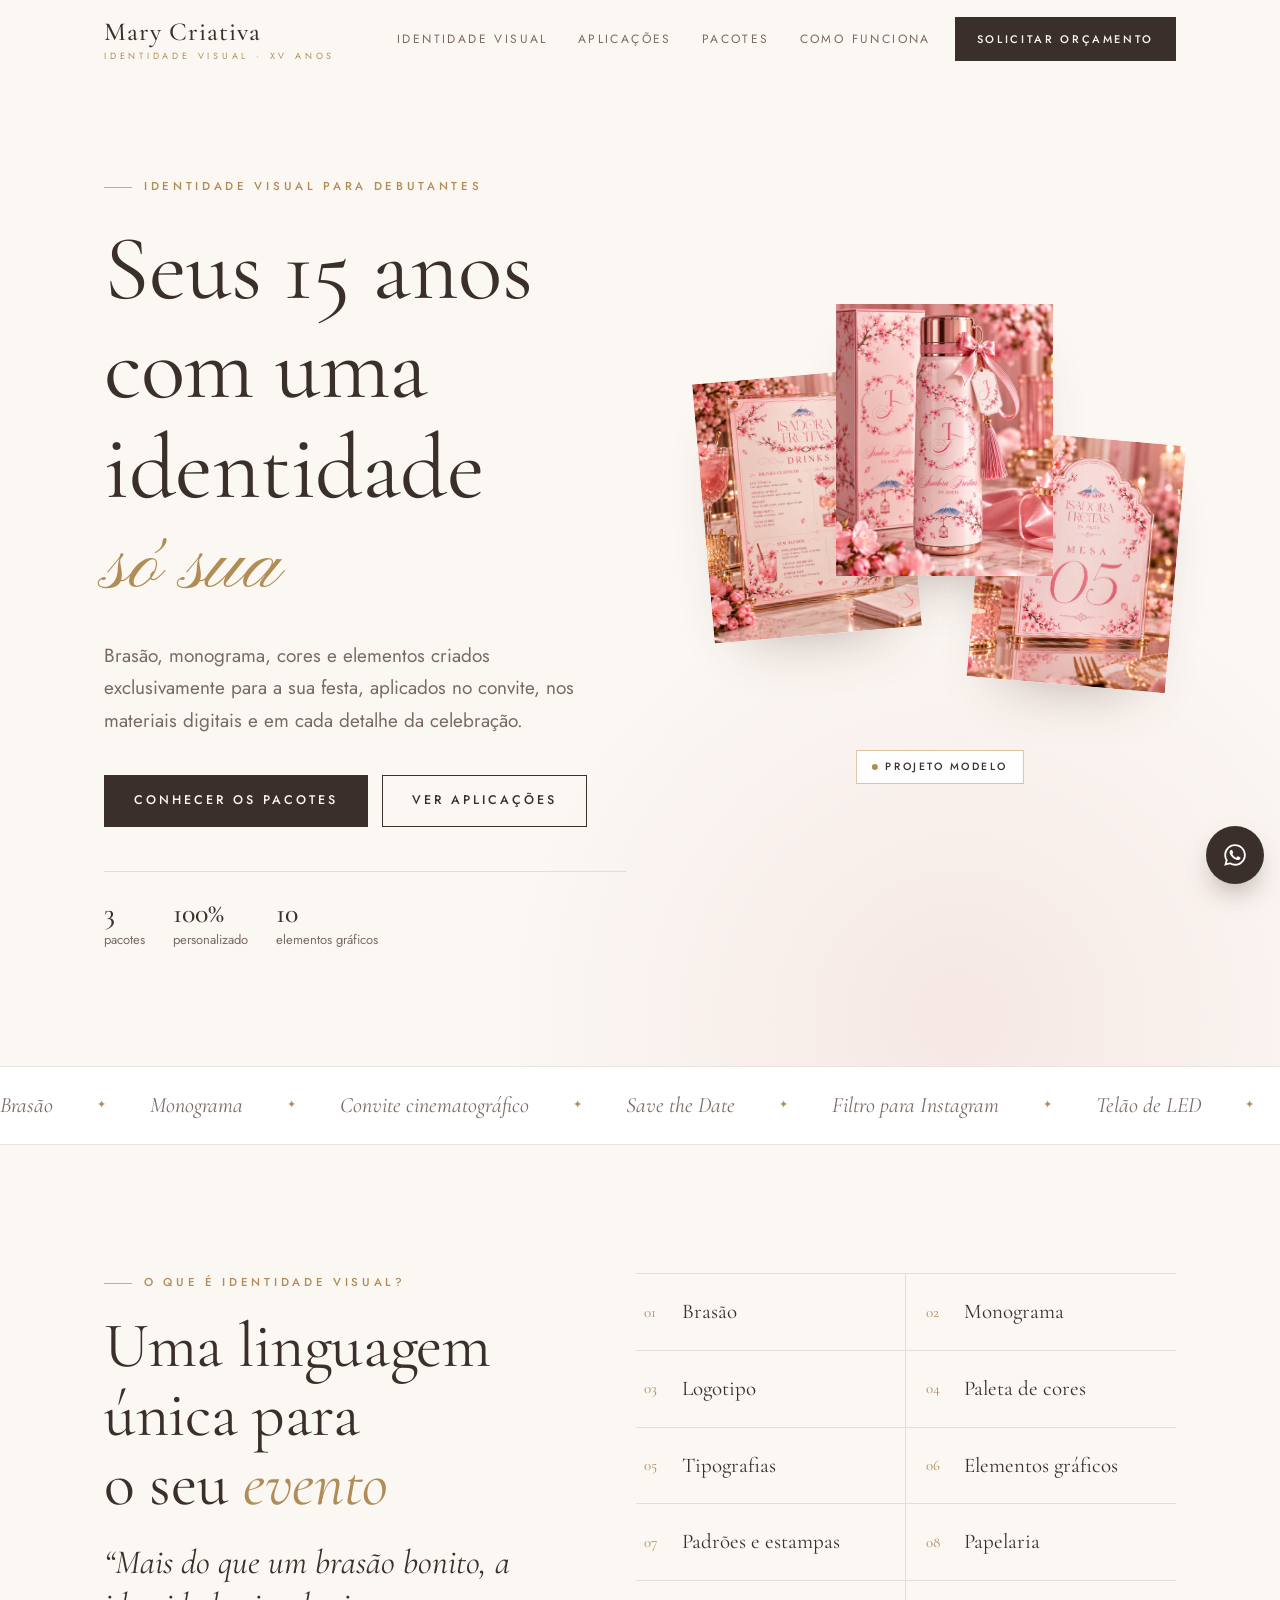
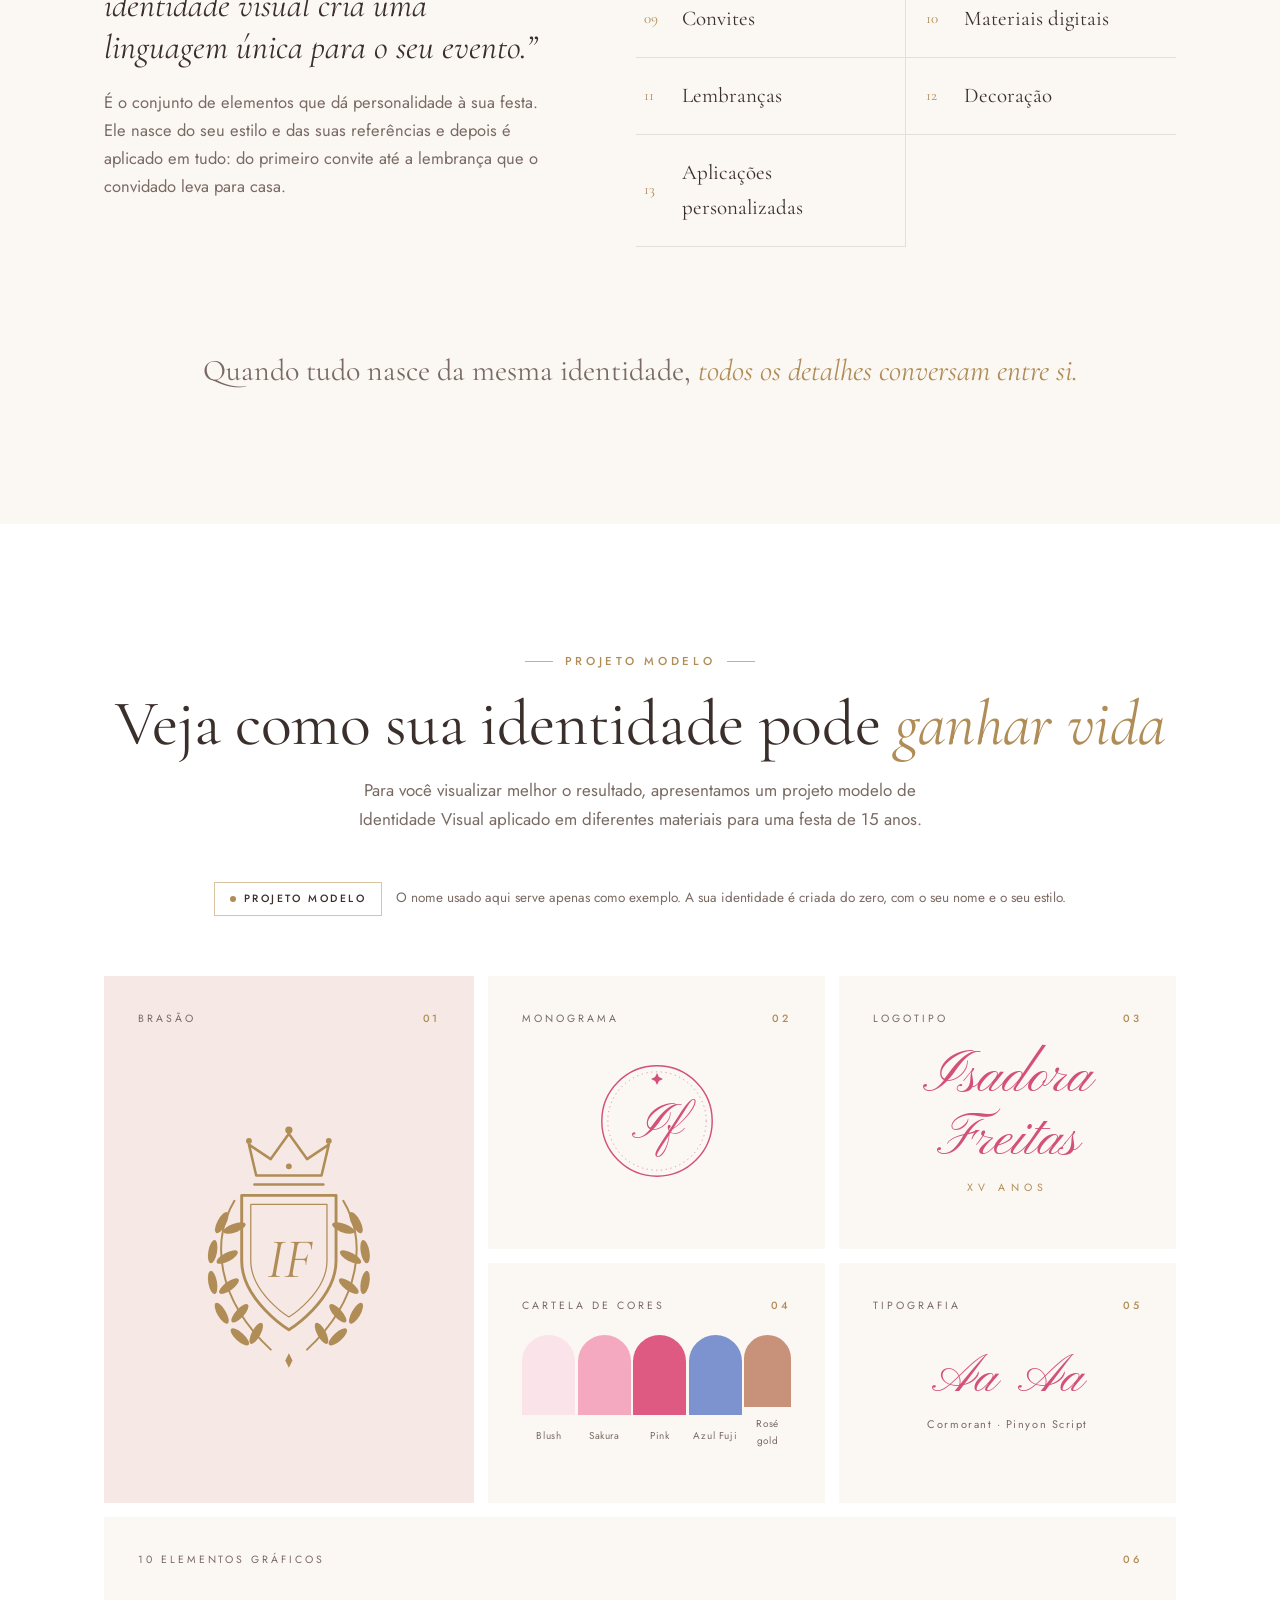
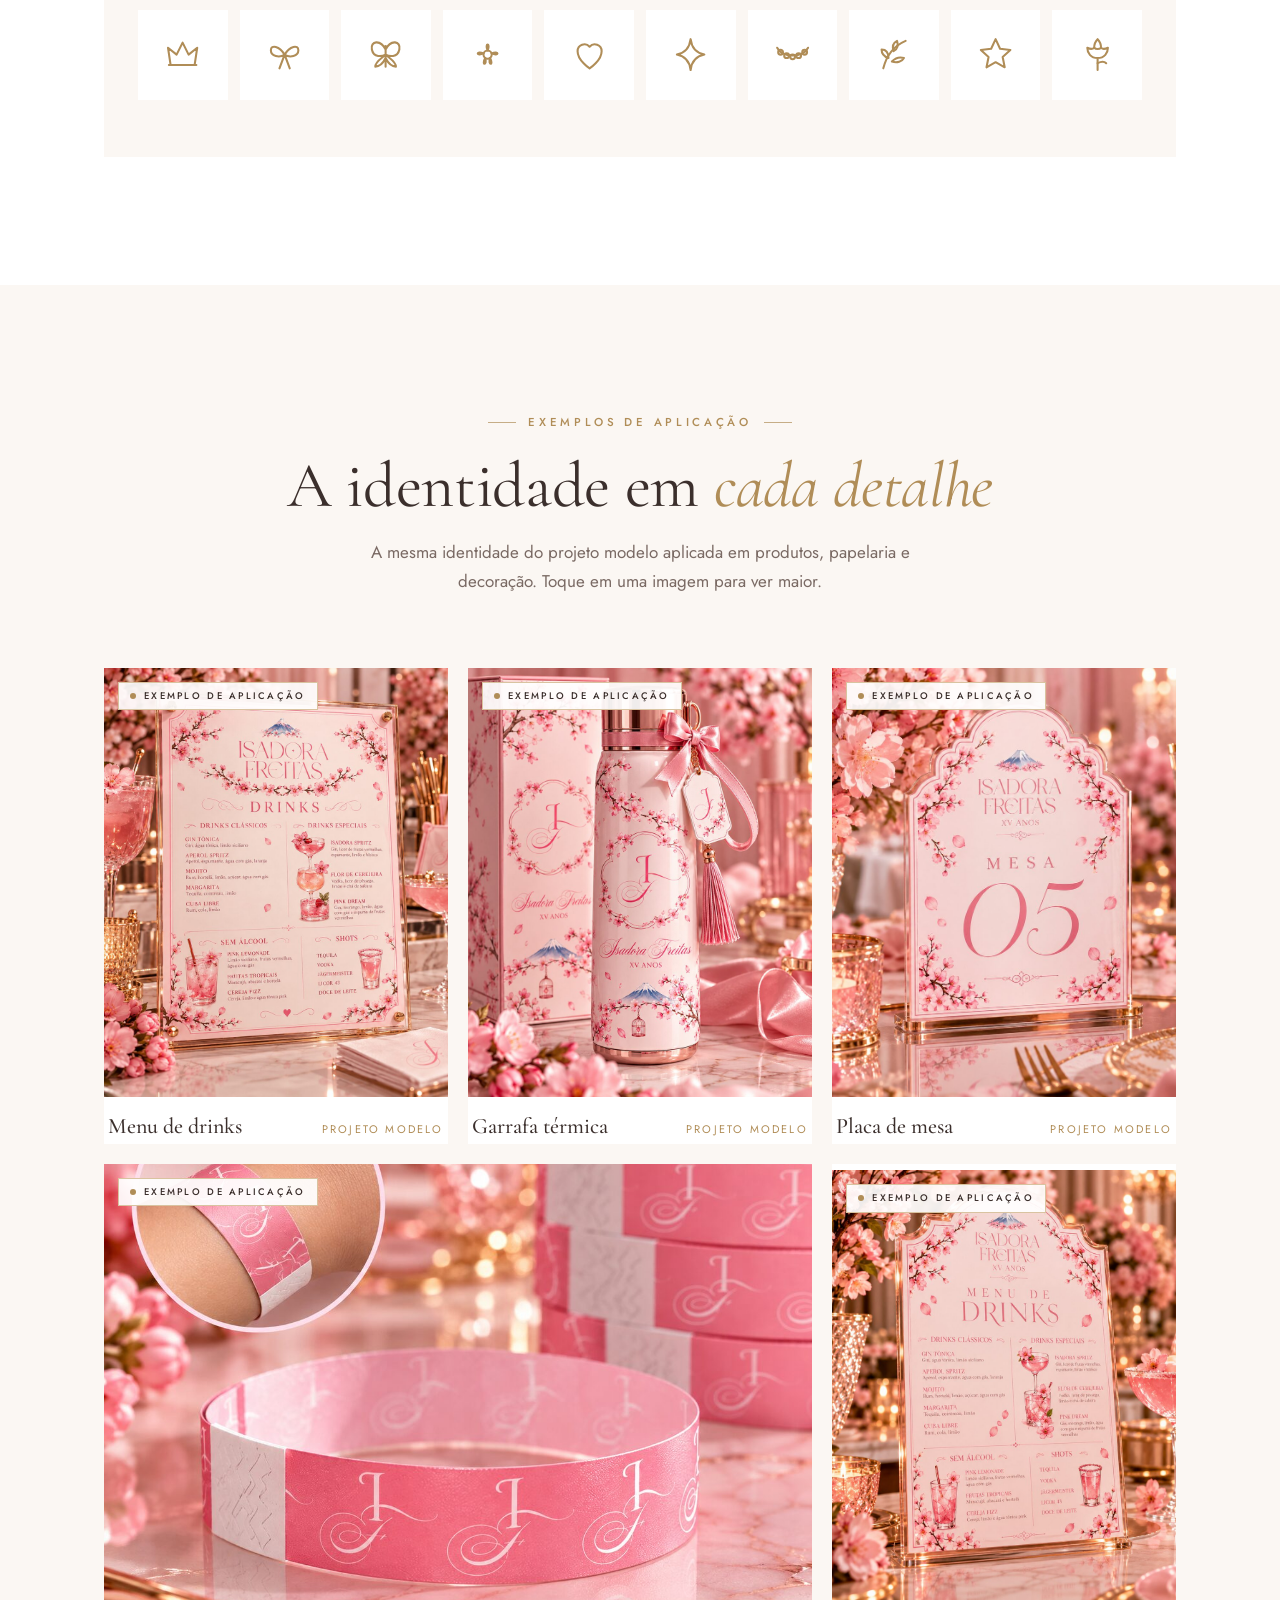
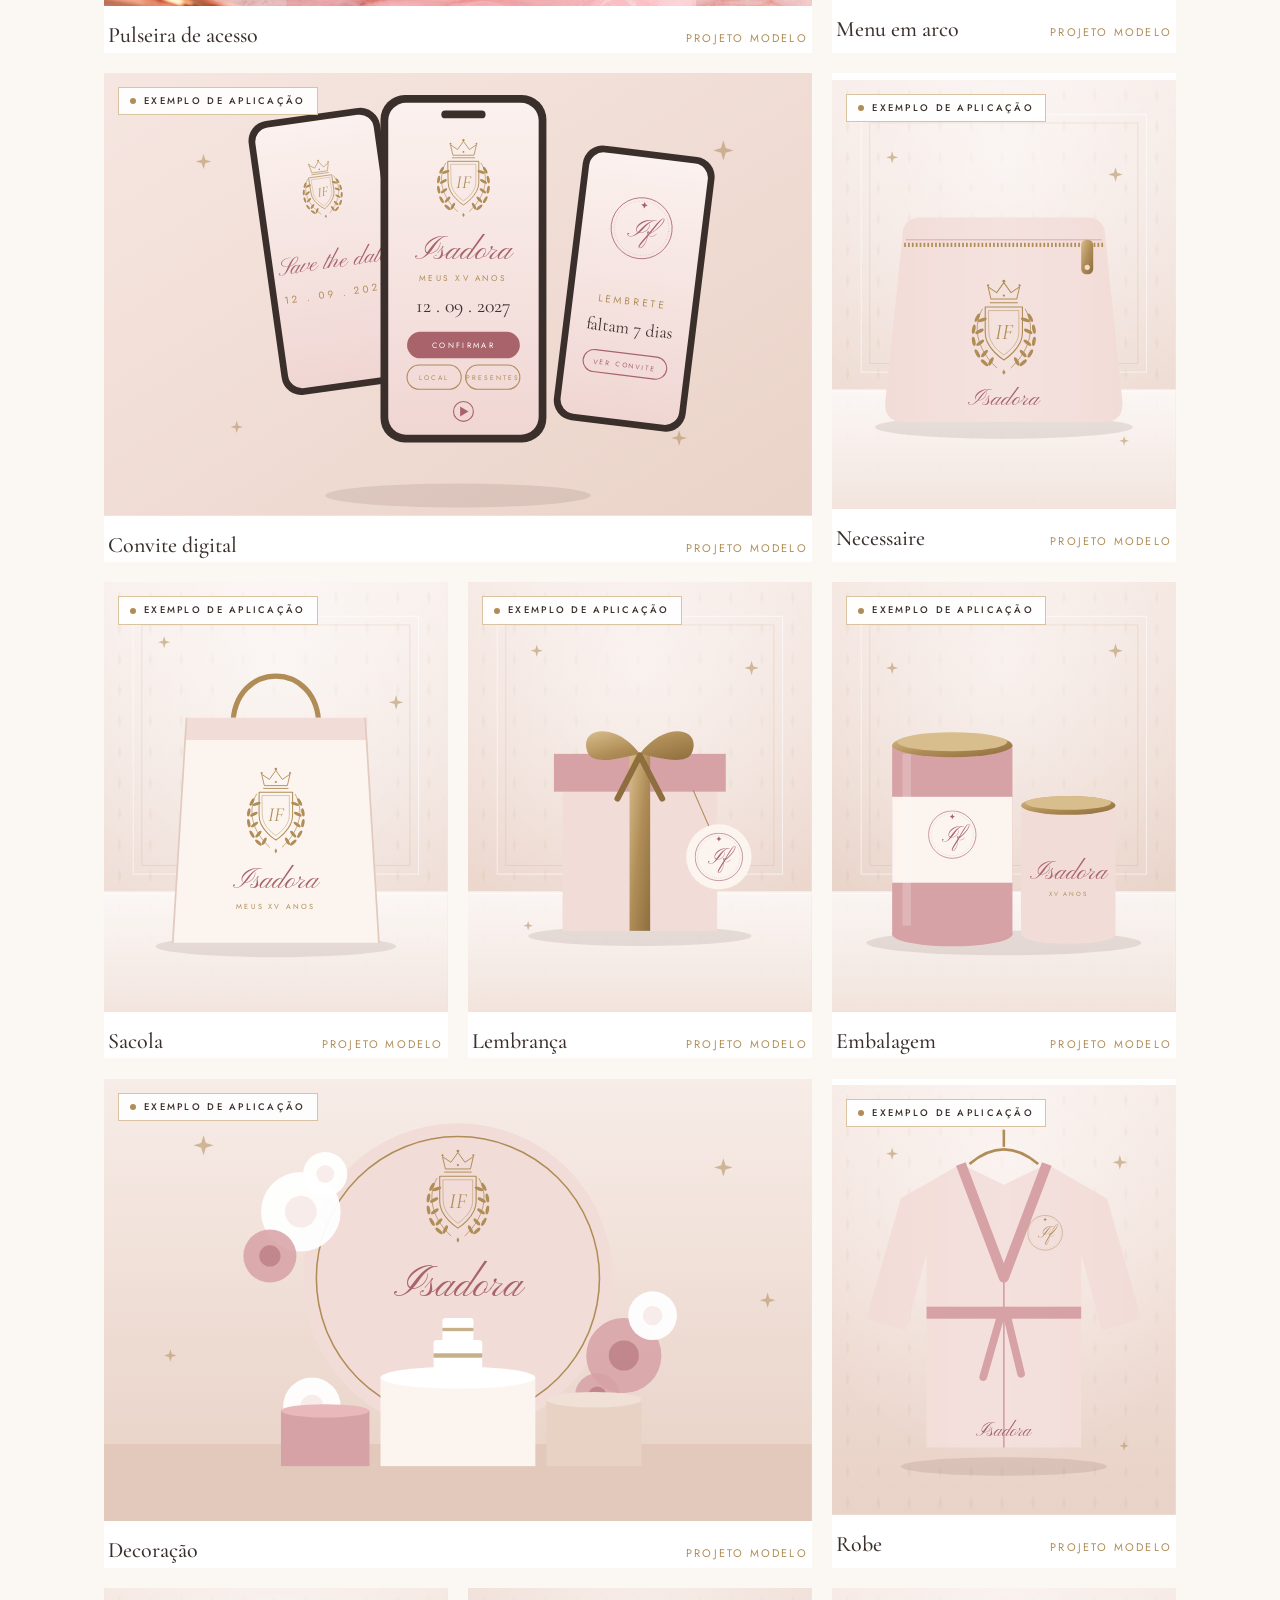
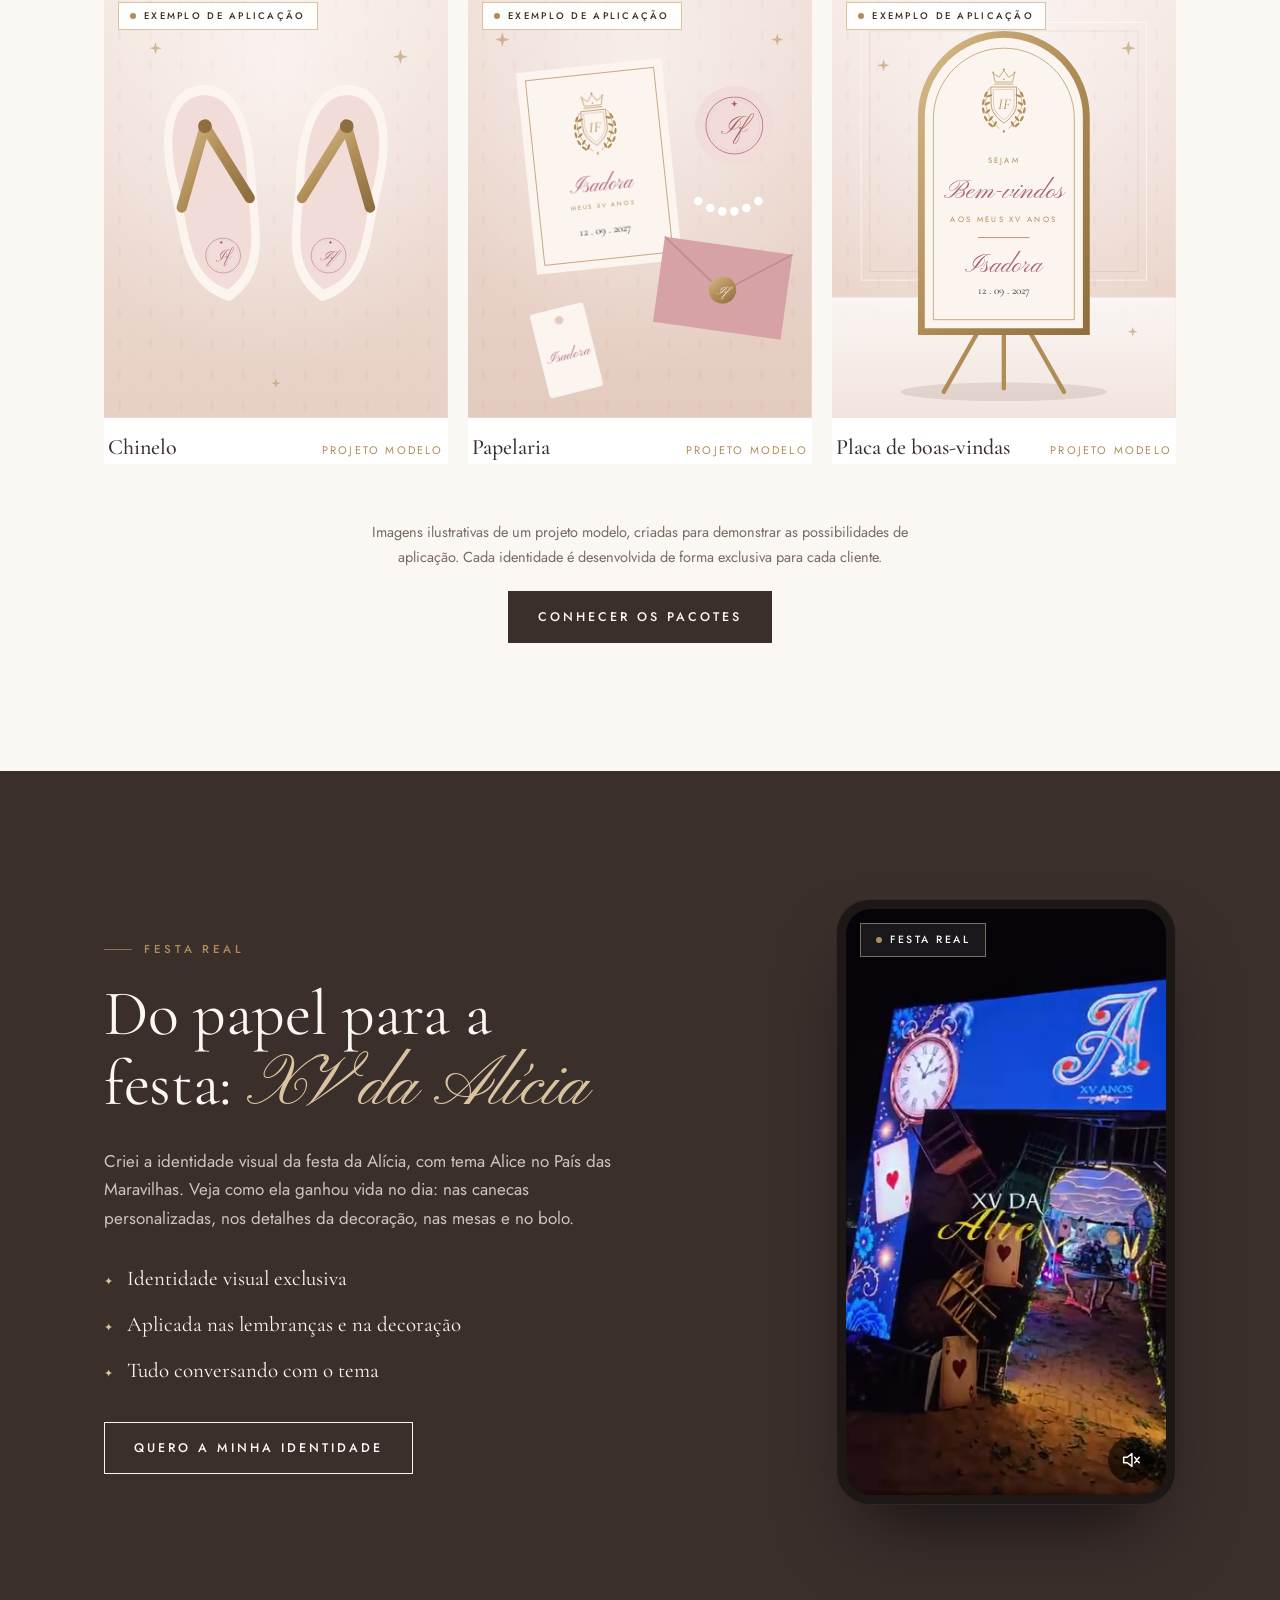
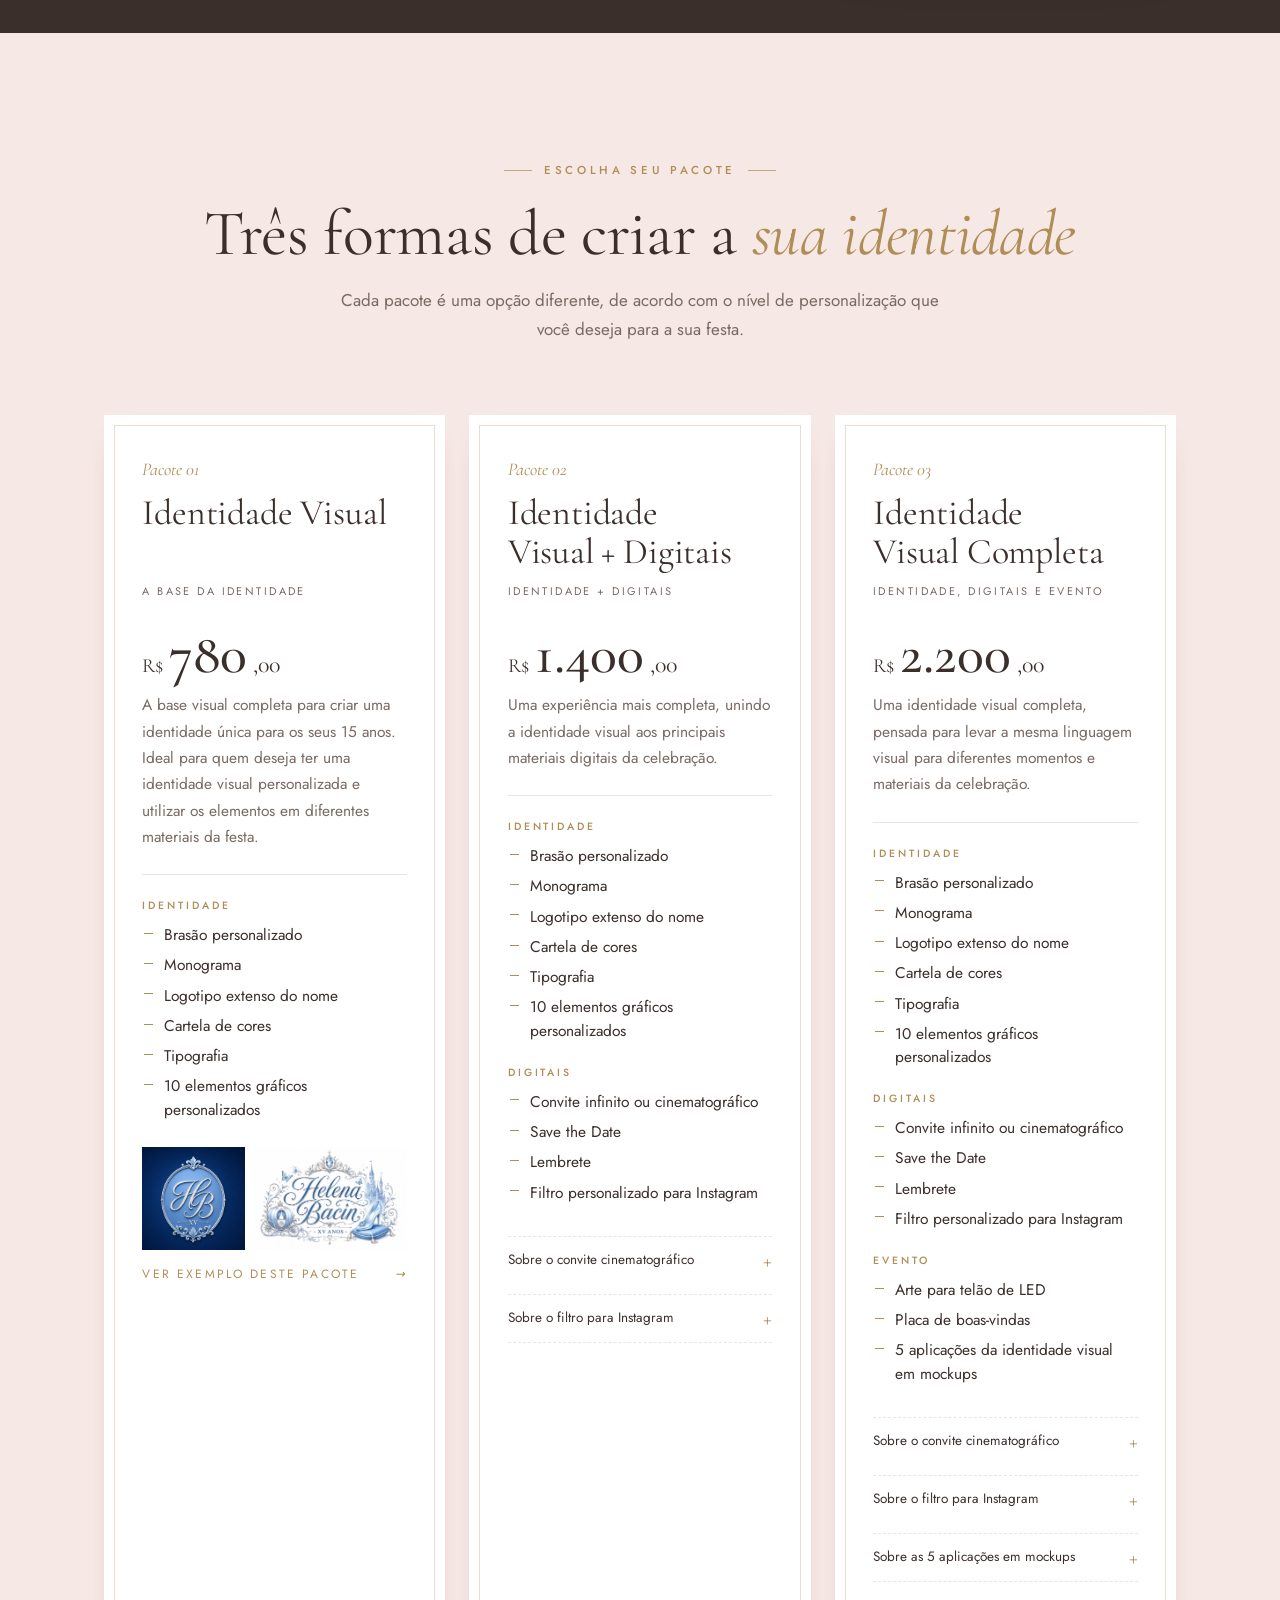
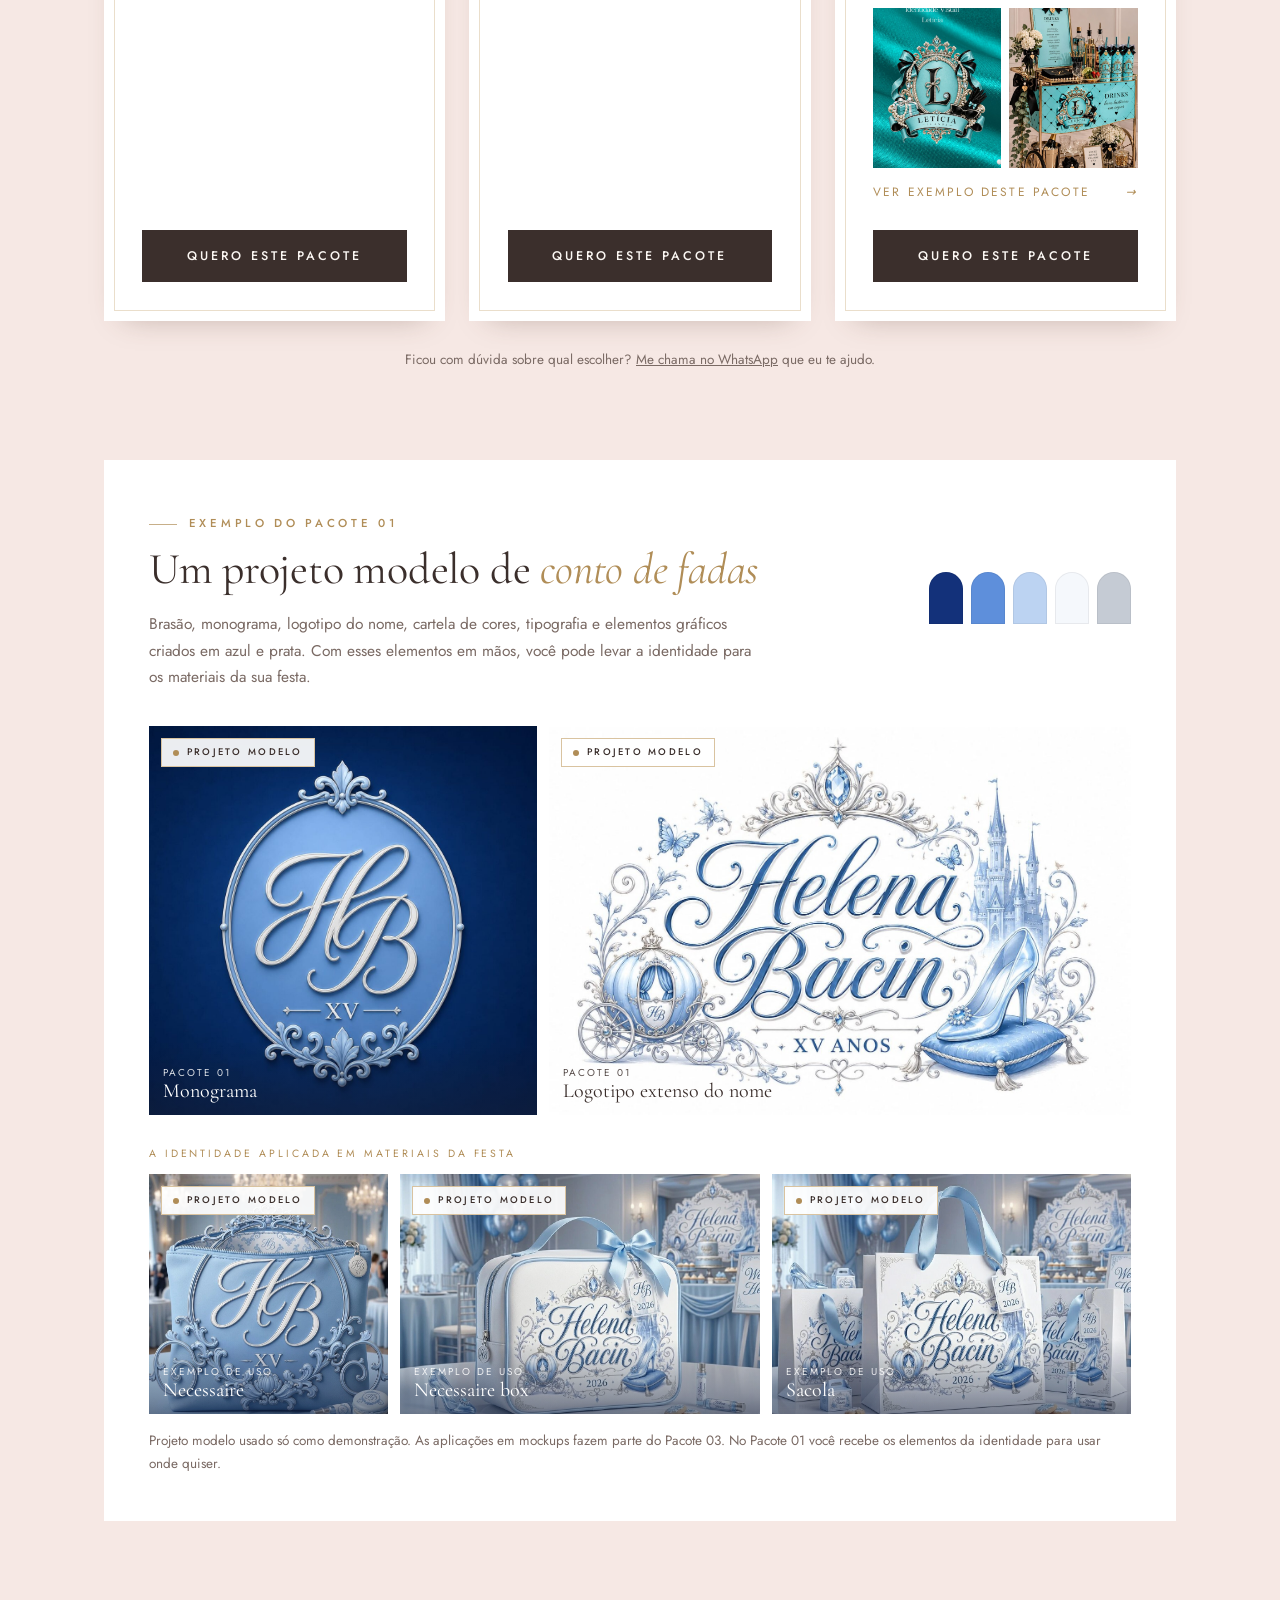
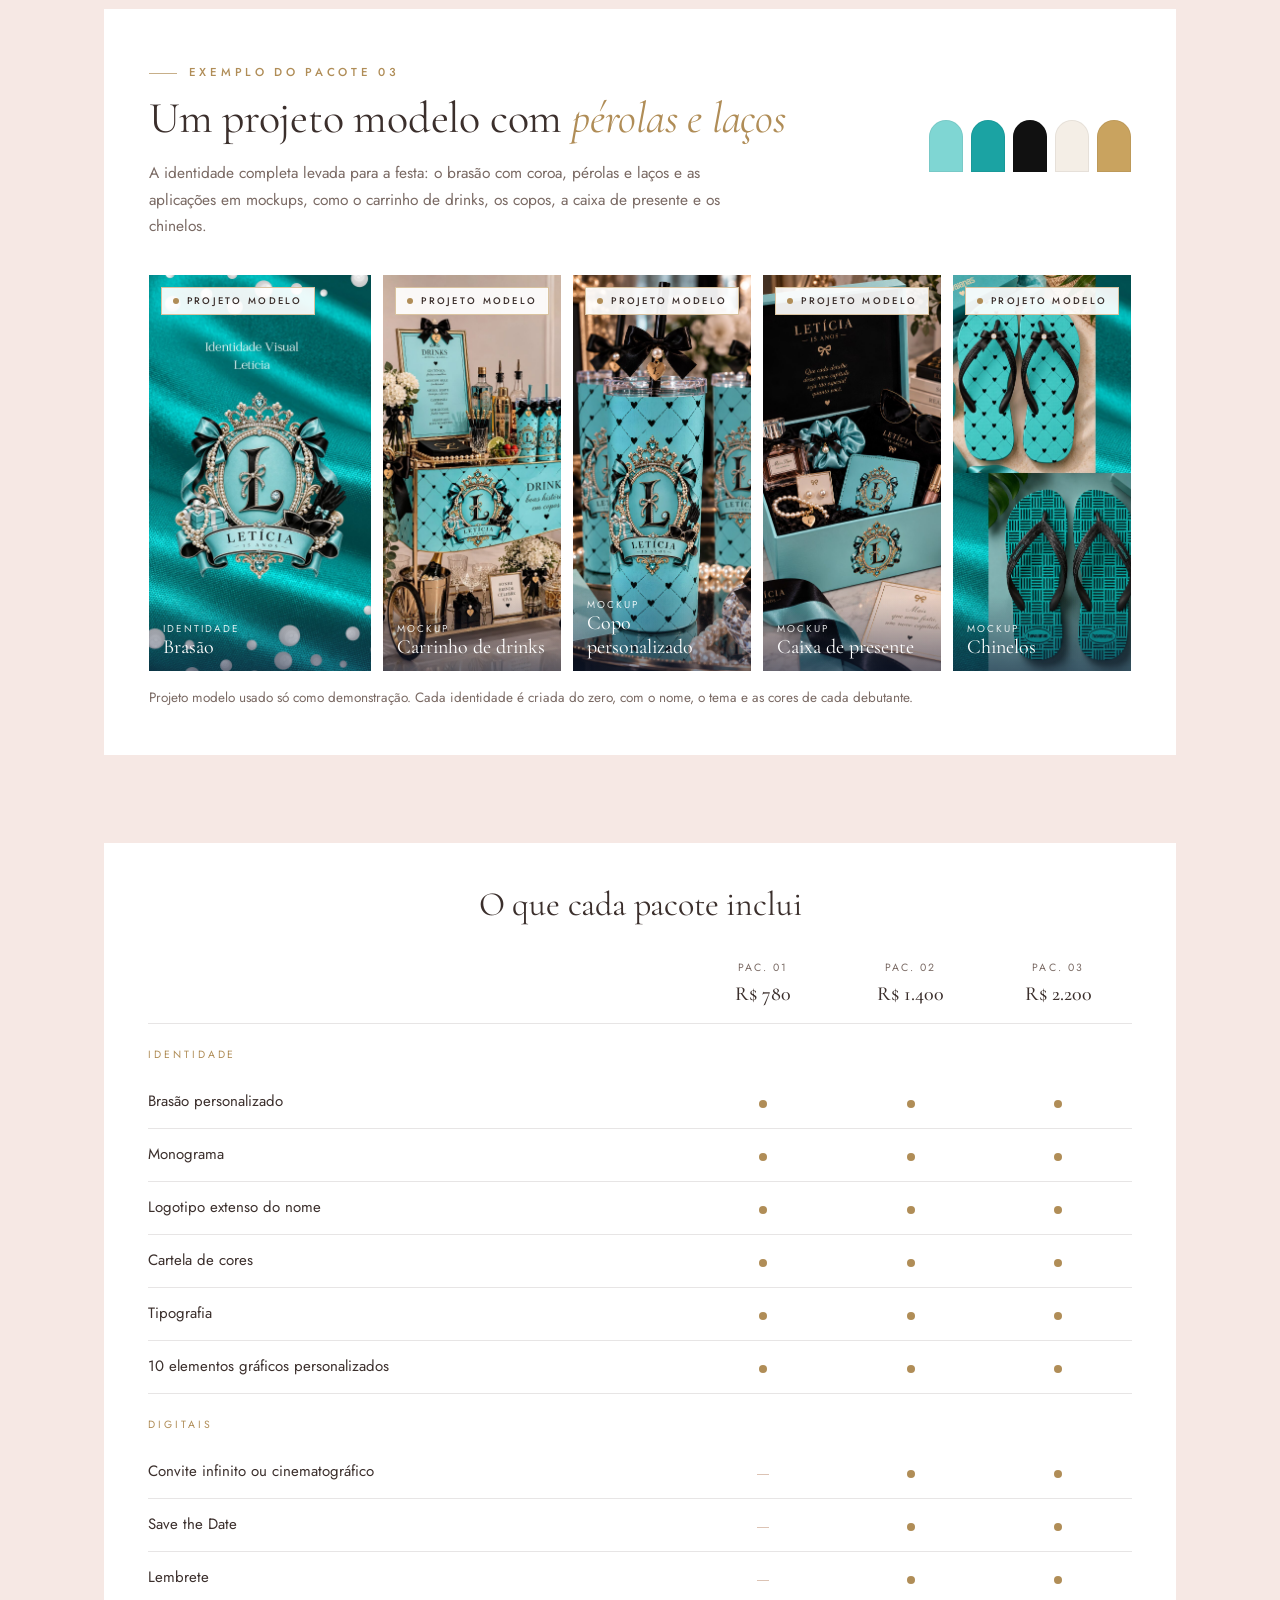
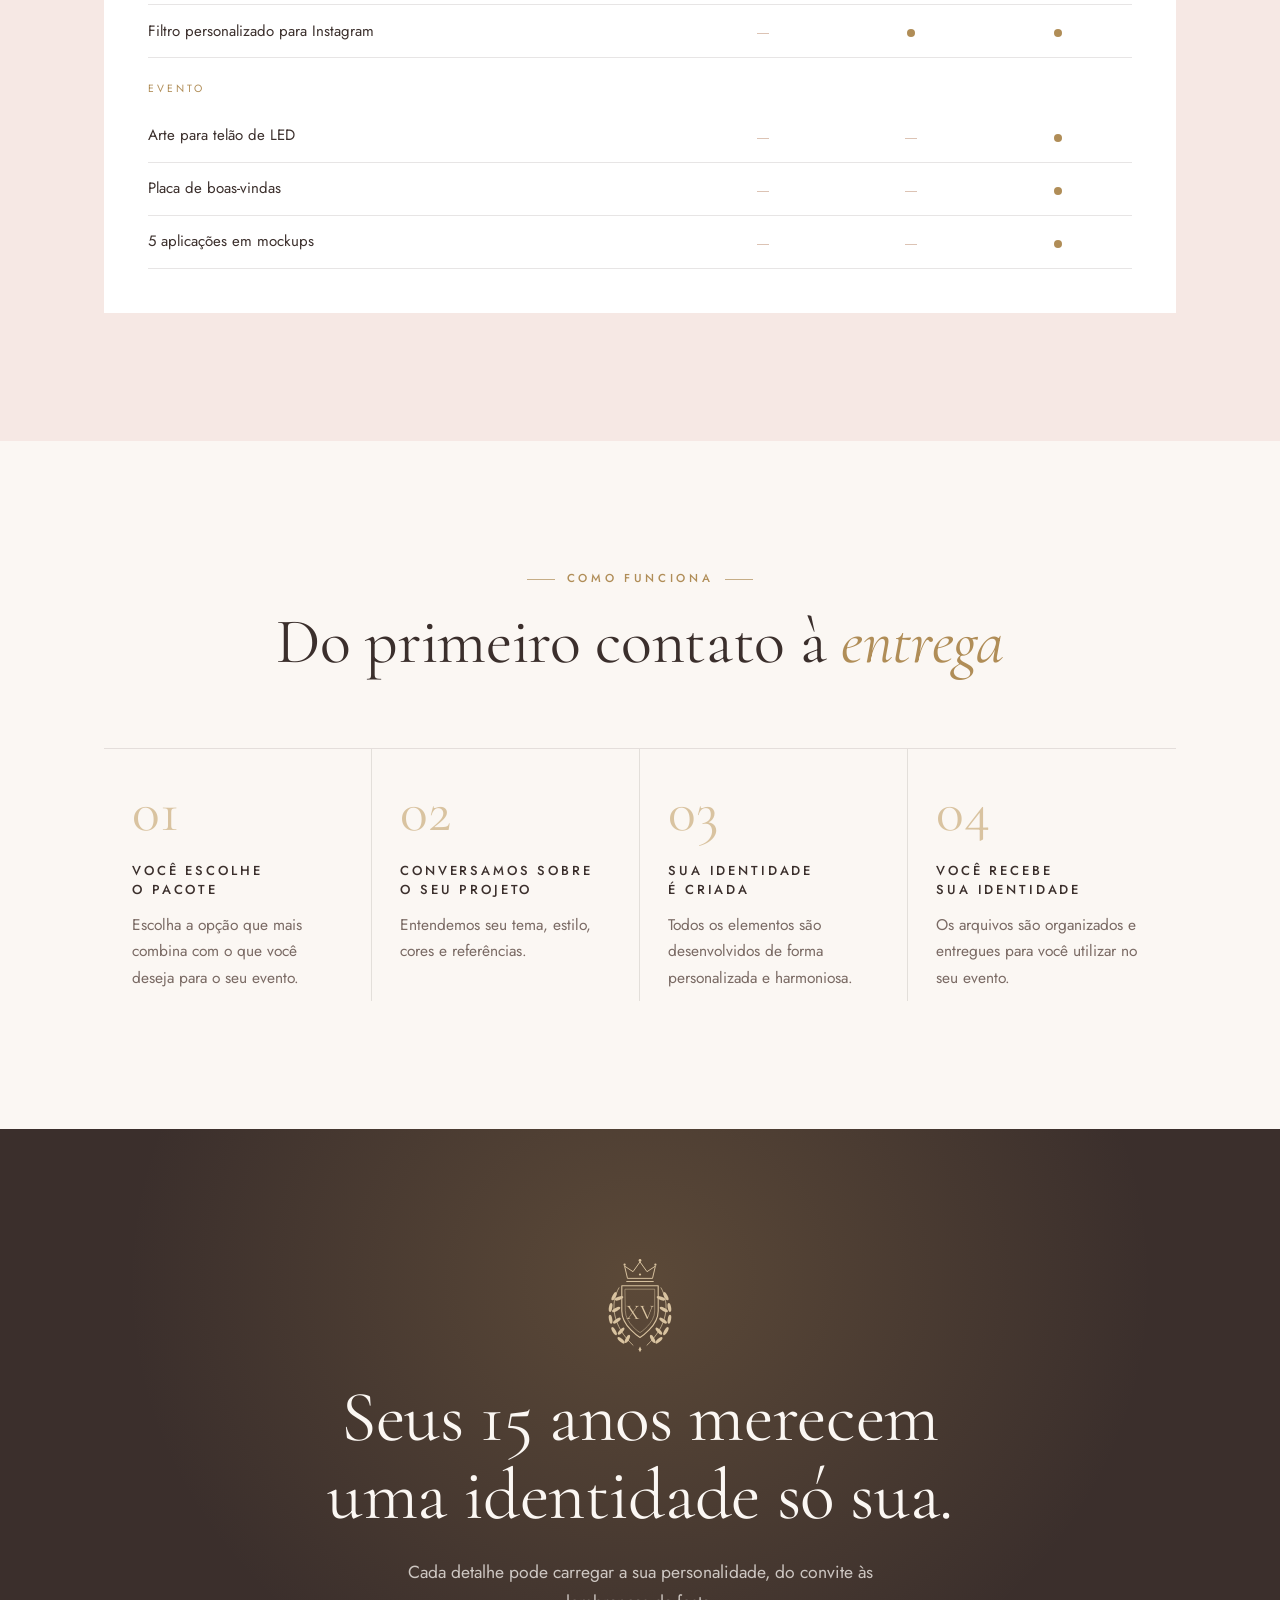
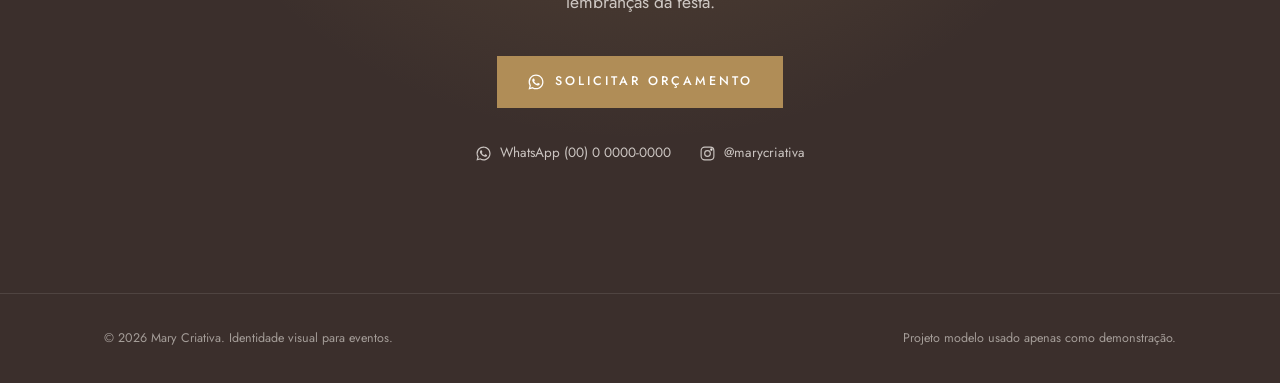
==== commit 8b25ad2e: "Add real party video section (XV da Alicia) Co-Authored-By: Claude Opus 5.5 <noreply@anthropic.com> " ====
--- a/identidade-xv/index.html
+++ b/identidade-xv/index.html
@@ -199,6 +199,25 @@
 .lb-next{right:16px;top:50%;transform:translateY(-50%)}
 .lb-count{position:absolute;top:calc(24px + env(safe-area-inset-top,0px));left:24px;color:#F4EBE6;font-size:12px;letter-spacing:.24em}
 
+/* festa real */
+.real{background:var(--ink);color:var(--bg);overflow:hidden}
+.real .wrap{display:grid;grid-template-columns:1fr auto;gap:clamp(36px,7vw,110px);align-items:center}
+.real h2{font-size:clamp(38px,5.4vw,64px);margin:20px 0 22px}
+.real h2 .scr{font-family:var(--script);color:var(--gold-soft);font-size:1.1em}
+.real p{color:rgba(251,247,243,.75);max-width:520px;font-size:17px}
+.real ul{list-style:none;margin:28px 0 34px;padding:0;display:grid;gap:10px}
+.real li{display:flex;gap:14px;align-items:baseline;font-family:var(--serif);font-size:21px}
+.real li::before{content:"✦";font-size:11px;color:var(--gold-soft)}
+.real .tag{background:rgba(255,255,255,.08);color:var(--bg);box-shadow:inset 0 0 0 1px rgba(217,195,160,.5)}
+.real .btn-line{color:var(--bg);box-shadow:inset 0 0 0 1px var(--bg)}
+.real .btn-line:hover{background:var(--bg);color:var(--ink)}
+.reel{position:relative;width:min(340px,78vw);aspect-ratio:356/634;padding:10px;border-radius:34px;background:#1d1715;box-shadow:0 40px 80px -30px rgba(0,0,0,.7),inset 0 0 0 1px rgba(255,255,255,.08)}
+.reel video{width:100%;height:100%;object-fit:cover;border-radius:25px;display:block;background:#000}
+.reel .tag{position:absolute;left:24px;top:24px;z-index:2;pointer-events:none}
+.reel .snd{position:absolute;right:22px;bottom:22px;z-index:2;width:46px;height:46px;border:0;border-radius:50%;background:rgba(0,0,0,.55);color:#fff;cursor:pointer;display:grid;place-items:center}
+.reel .snd svg{width:22px;height:22px}
+.reel .snd[hidden]{display:none}
+
 /* pacotes */
 .packs{background:var(--blush)}
 .pack-grid{display:grid;grid-template-columns:repeat(3,1fr);gap:clamp(14px,2vw,24px);align-items:stretch}
@@ -330,6 +349,8 @@
   .hero .wrap{grid-template-columns:1fr}
   .stage{max-width:480px}
   .about .wrap{grid-template-columns:1fr}
+  .real .wrap{grid-template-columns:1fr;justify-items:center}
+  .real .wrap>div:first-child{justify-self:stretch}
   .about .head{position:static}
   .pack-grid{grid-template-columns:1fr;max-width:540px;margin-inline:auto}
   .ex-head{grid-template-columns:1fr}
@@ -492,6 +513,23 @@
   </div>
 </section>
 
+<section class="sec real" id="festa-real">
+  <div class="wrap">
+    <div class="rv">
+      <span class="eyebrow">Festa real</span>
+      <h2>Do papel para a festa: <span class="scr">XV da Alícia</span></h2>
+      <p>Criei a identidade visual da festa da Alícia, com tema Alice no País das Maravilhas. Veja como ela ganhou vida no dia: nas canecas personalizadas, nos detalhes da decoração, nas mesas e no bolo.</p>
+      <ul><li>Identidade visual exclusiva</li><li>Aplicada nas lembranças e na decoração</li><li>Tudo conversando com o tema</li></ul>
+      <a class="btn btn-line" href="#pacotes">Quero a minha identidade</a>
+    </div>
+    <div class="reel rv" style="--d:.1s">
+      <span class="tag">Festa real</span>
+      <video id="reel" src="video/xv-alicia.mp4" poster="video/xv-alicia.jpg" muted loop playsinline preload="metadata" aria-label="Vídeo da festa XV da Alícia"></video>
+      <button class="snd" id="snd" type="button" aria-label="Ativar som"><svg viewBox="0 0 24 24" fill="none" stroke="currentColor" stroke-width="1.6" stroke-linecap="round" stroke-linejoin="round" aria-hidden="true"><path d="M4 9h4l5-4v14l-5-4H4Z"/><path id="sndX" d="m16 9 5 6m0-6-5 6"/></svg></button>
+    </div>
+  </div>
+</section>
+
 <section class="sec packs" id="pacotes">
   <div class="wrap">
     <div class="head rv">
@@ -1060,6 +1098,20 @@
 
   bindWa(document);
 
+  /* video da festa real: toca quando aparece na tela */
+  const reel = $("reel"), snd = $("snd");
+  if ("IntersectionObserver" in window && !reduce) {
+    new IntersectionObserver(en => en.forEach(x => { if (x.isIntersecting) reel.play().catch(() => {}); else reel.pause(); }), { threshold: .35 }).observe(reel);
+  } else { reel.controls = true; snd.hidden = true; }
+  snd.onclick = () => {
+    reel.muted = !reel.muted;
+    if (!reel.muted) reel.play().catch(() => {});
+    snd.setAttribute("aria-label", reel.muted ? "Ativar som" : "Desativar som");
+    snd.innerHTML = reel.muted ? '<svg viewBox="0 0 24 24" fill="none" stroke="currentColor" stroke-width="1.6" stroke-linecap="round" stroke-linejoin="round" aria-hidden="true"><path d="M4 9h4l5-4v14l-5-4H4Z"/><path d="m16 9 5 6m0-6-5 6"/></svg>'
+      : '<svg viewBox="0 0 24 24" fill="none" stroke="currentColor" stroke-width="1.6" stroke-linecap="round" stroke-linejoin="round" aria-hidden="true"><path d="M4 9h4l5-4v14l-5-4H4Z"/><path d="M16 9a4 4 0 0 1 0 6M18.5 6.5a8 8 0 0 1 0 11"/></svg>';
+  };
+  reel.addEventListener("click", () => reel.paused ? reel.play() : reel.pause());
+
   /* menu lateral */
   const sheet = $("sheet"), menuBtn = $("menuBtn");
   function openSheet() { sheet.classList.add("open"); sheet.setAttribute("aria-hidden", "false"); menuBtn.setAttribute("aria-expanded", "true"); $("sheetClose").focus(); }
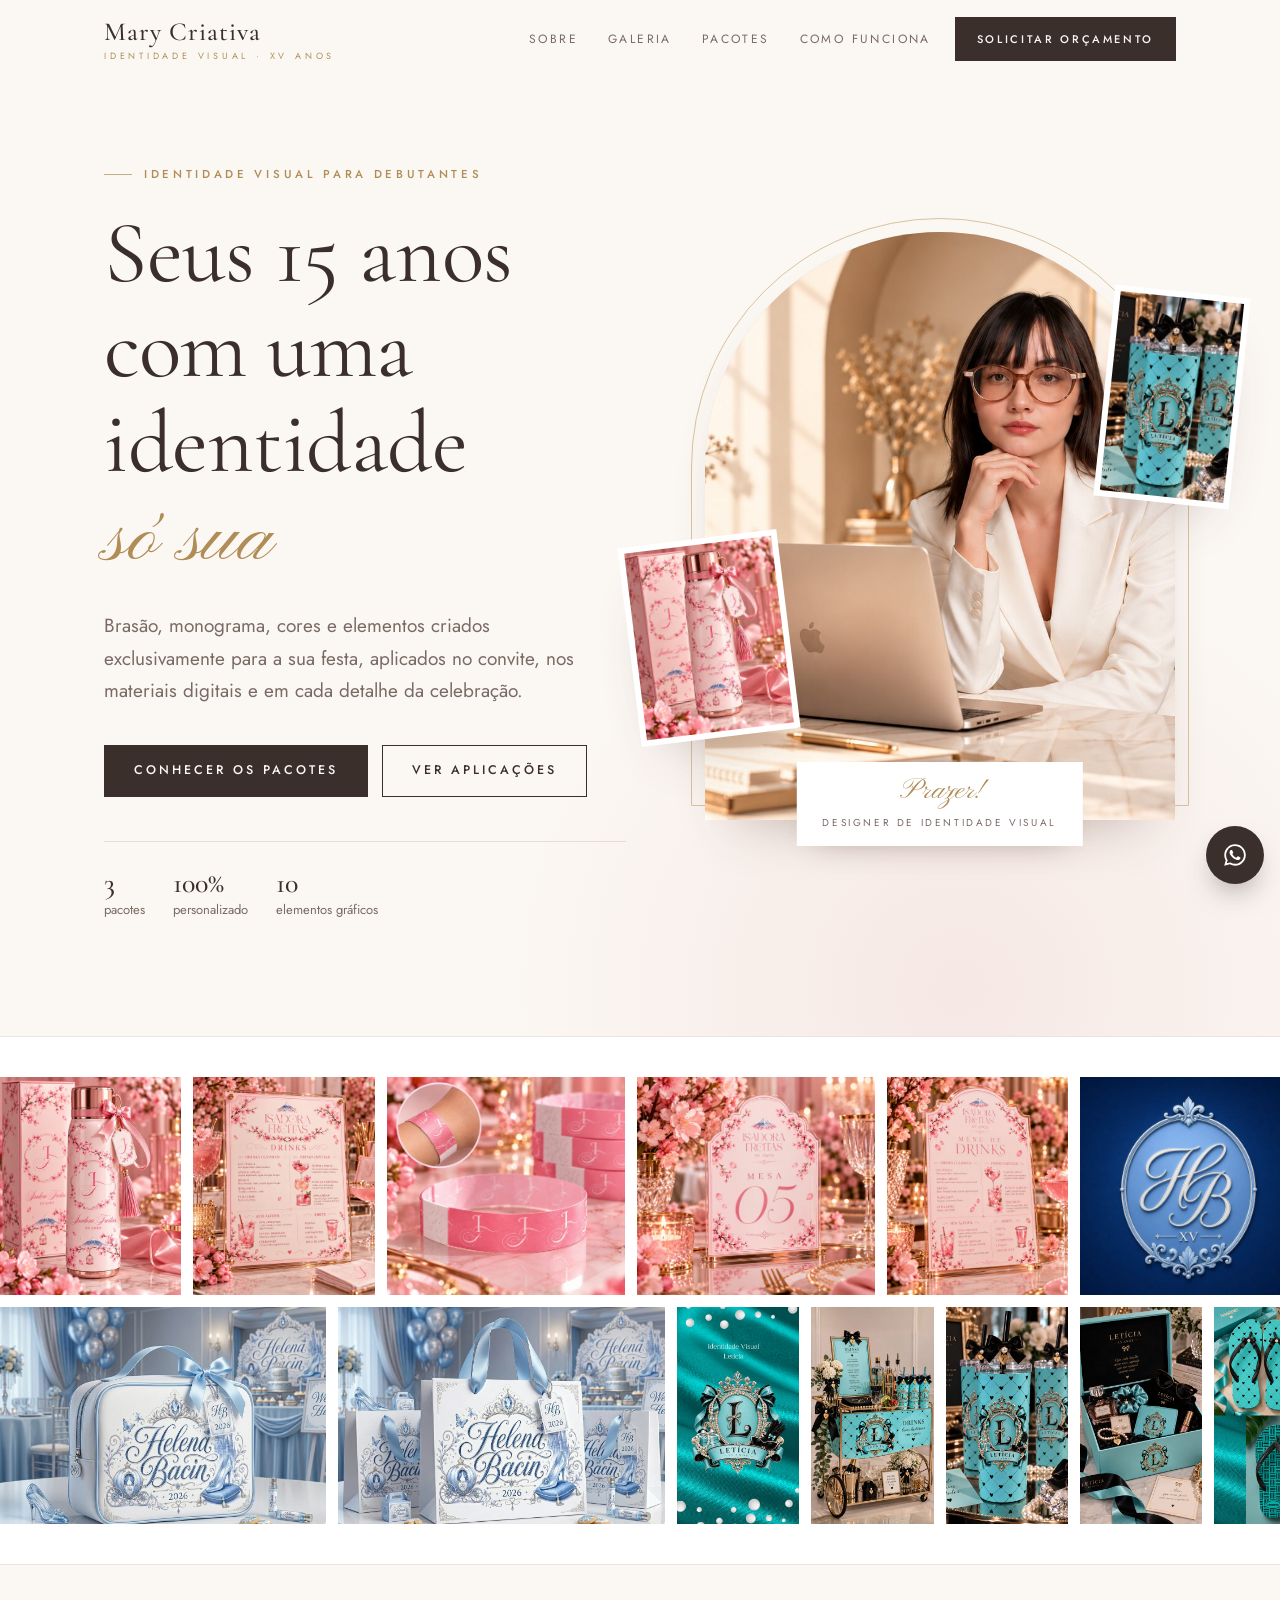
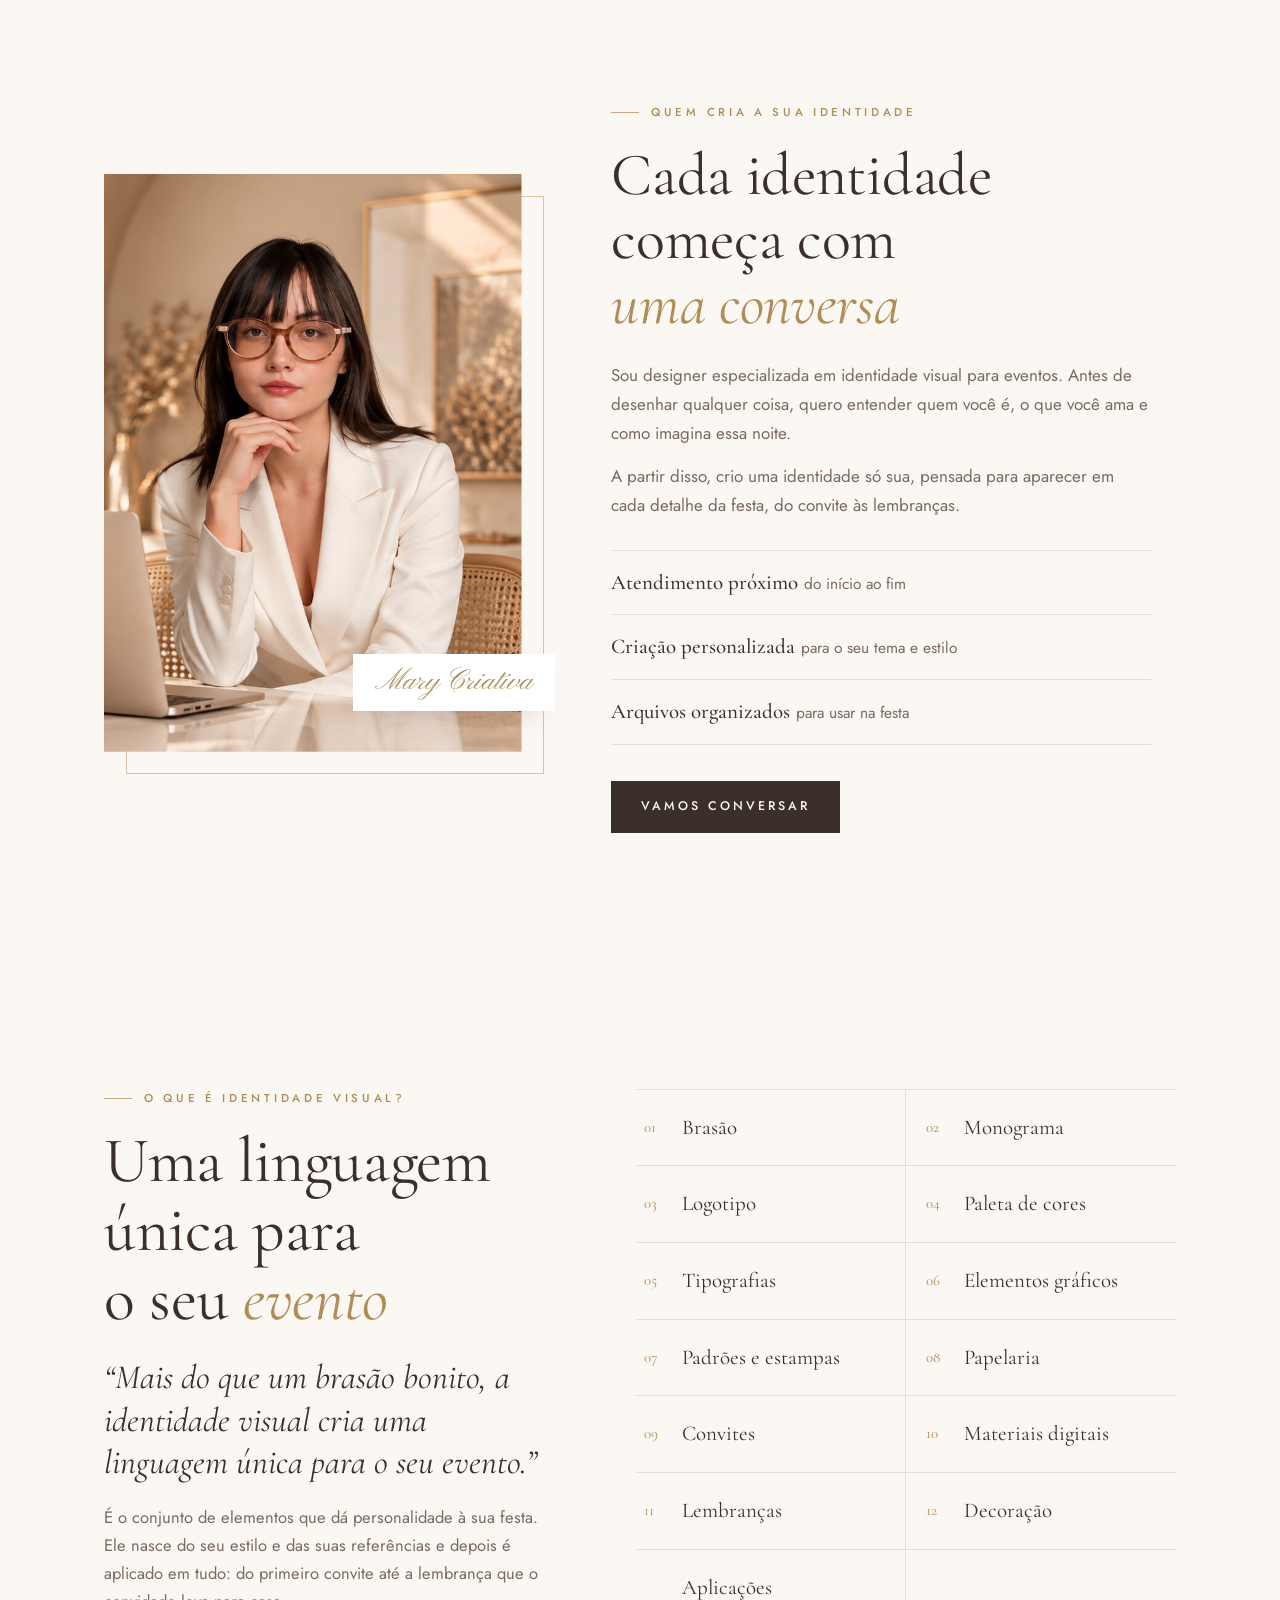
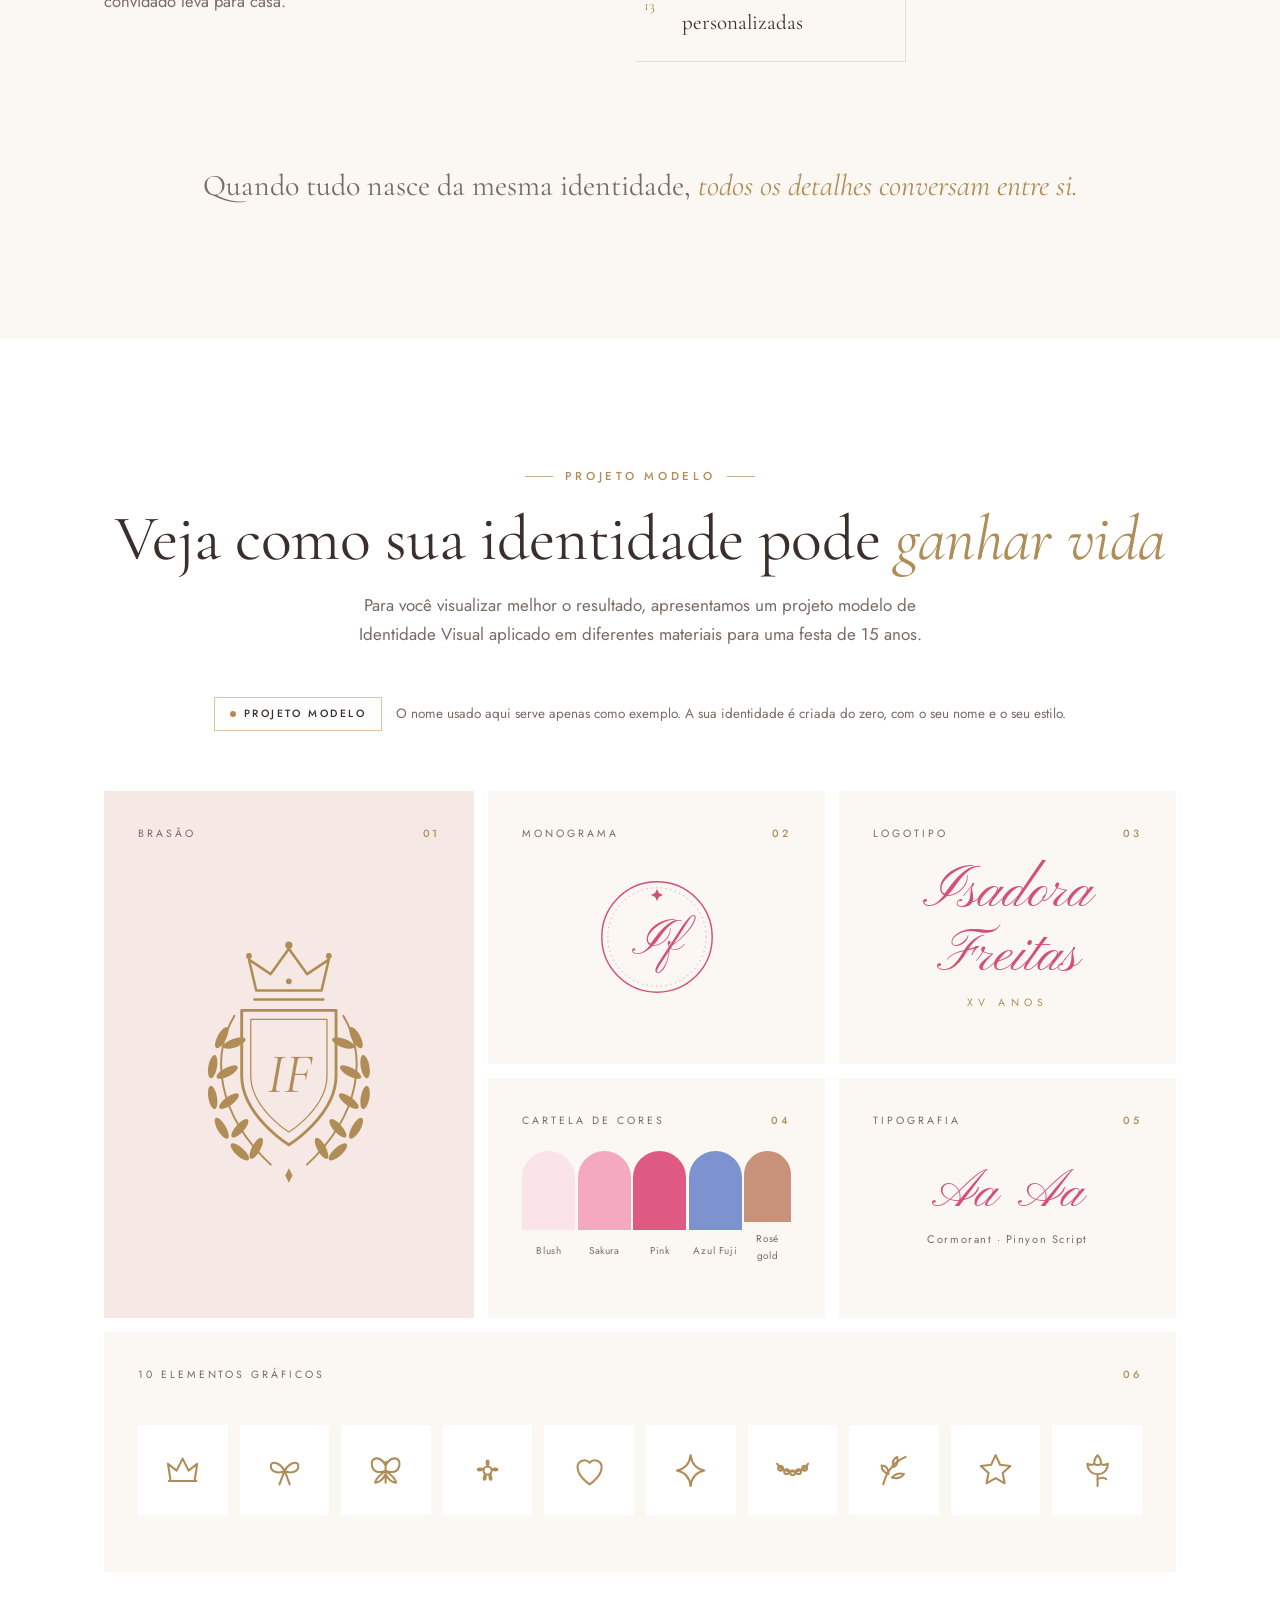
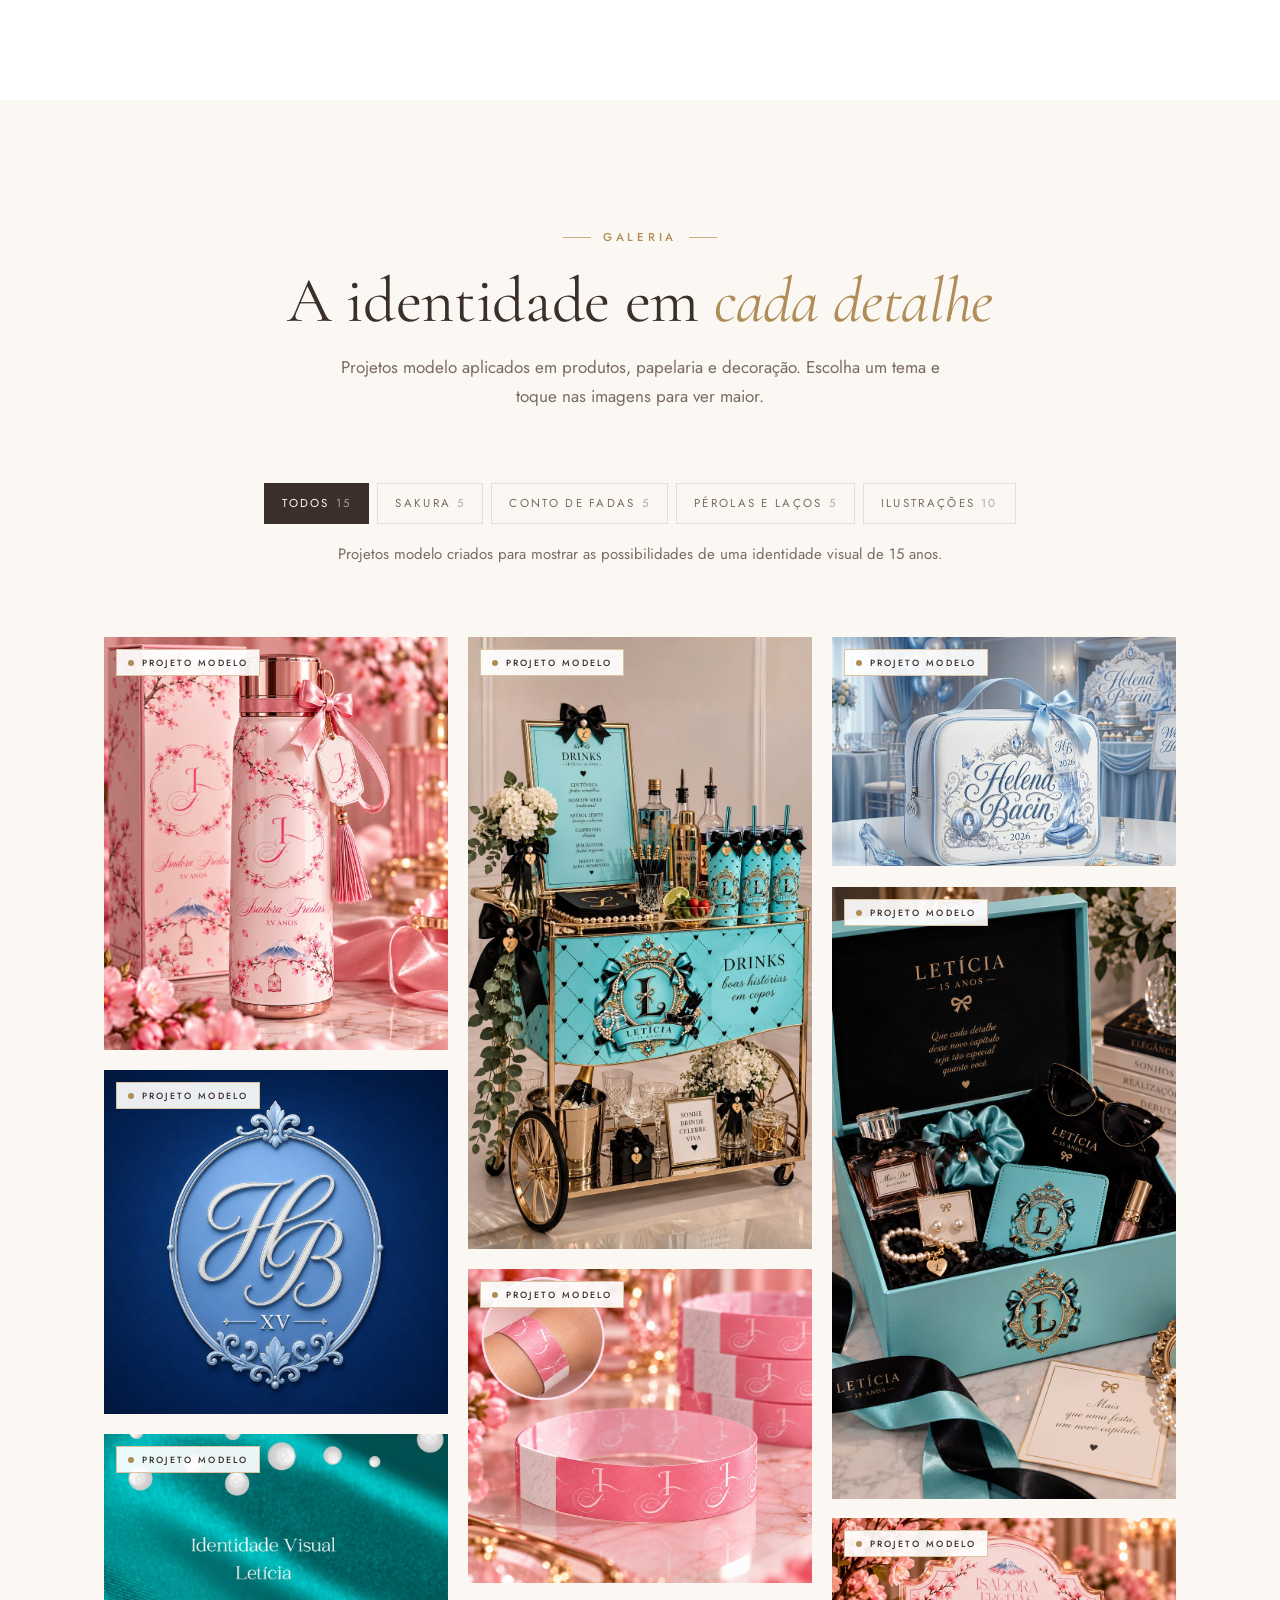
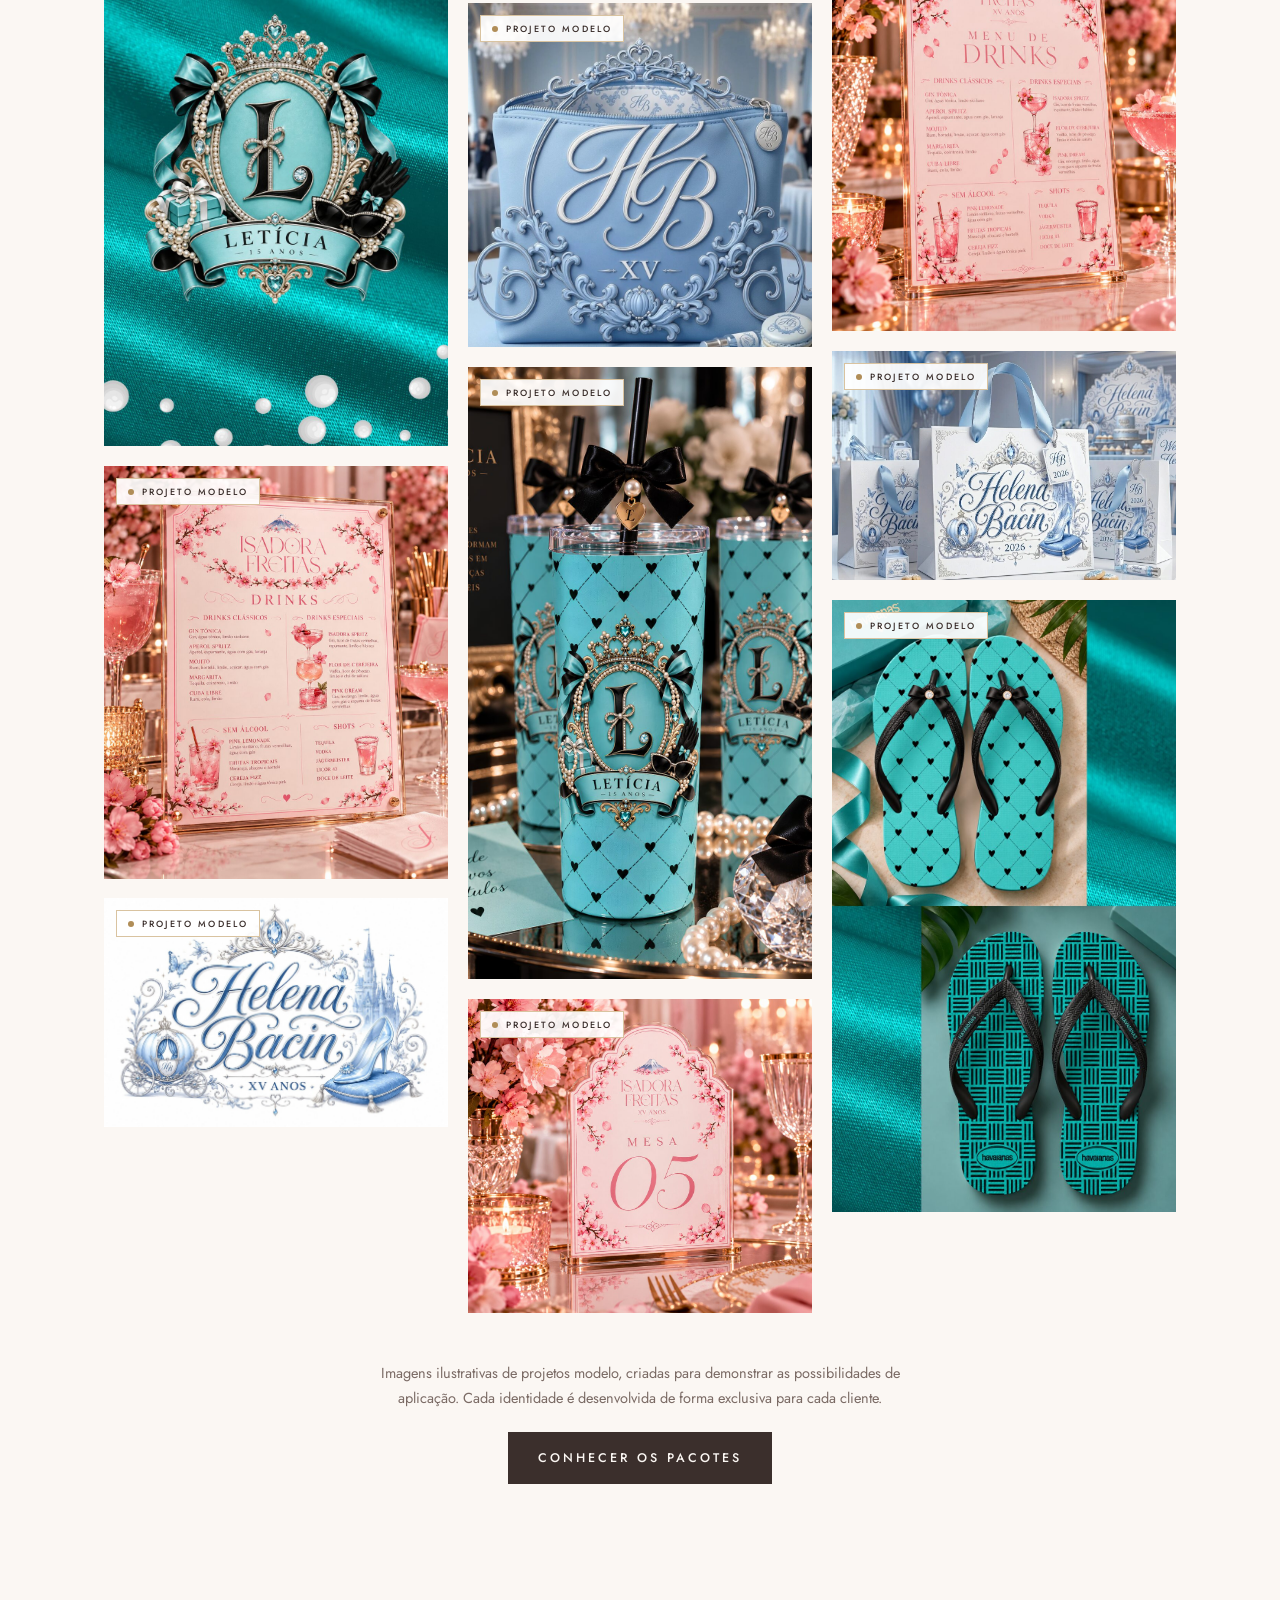
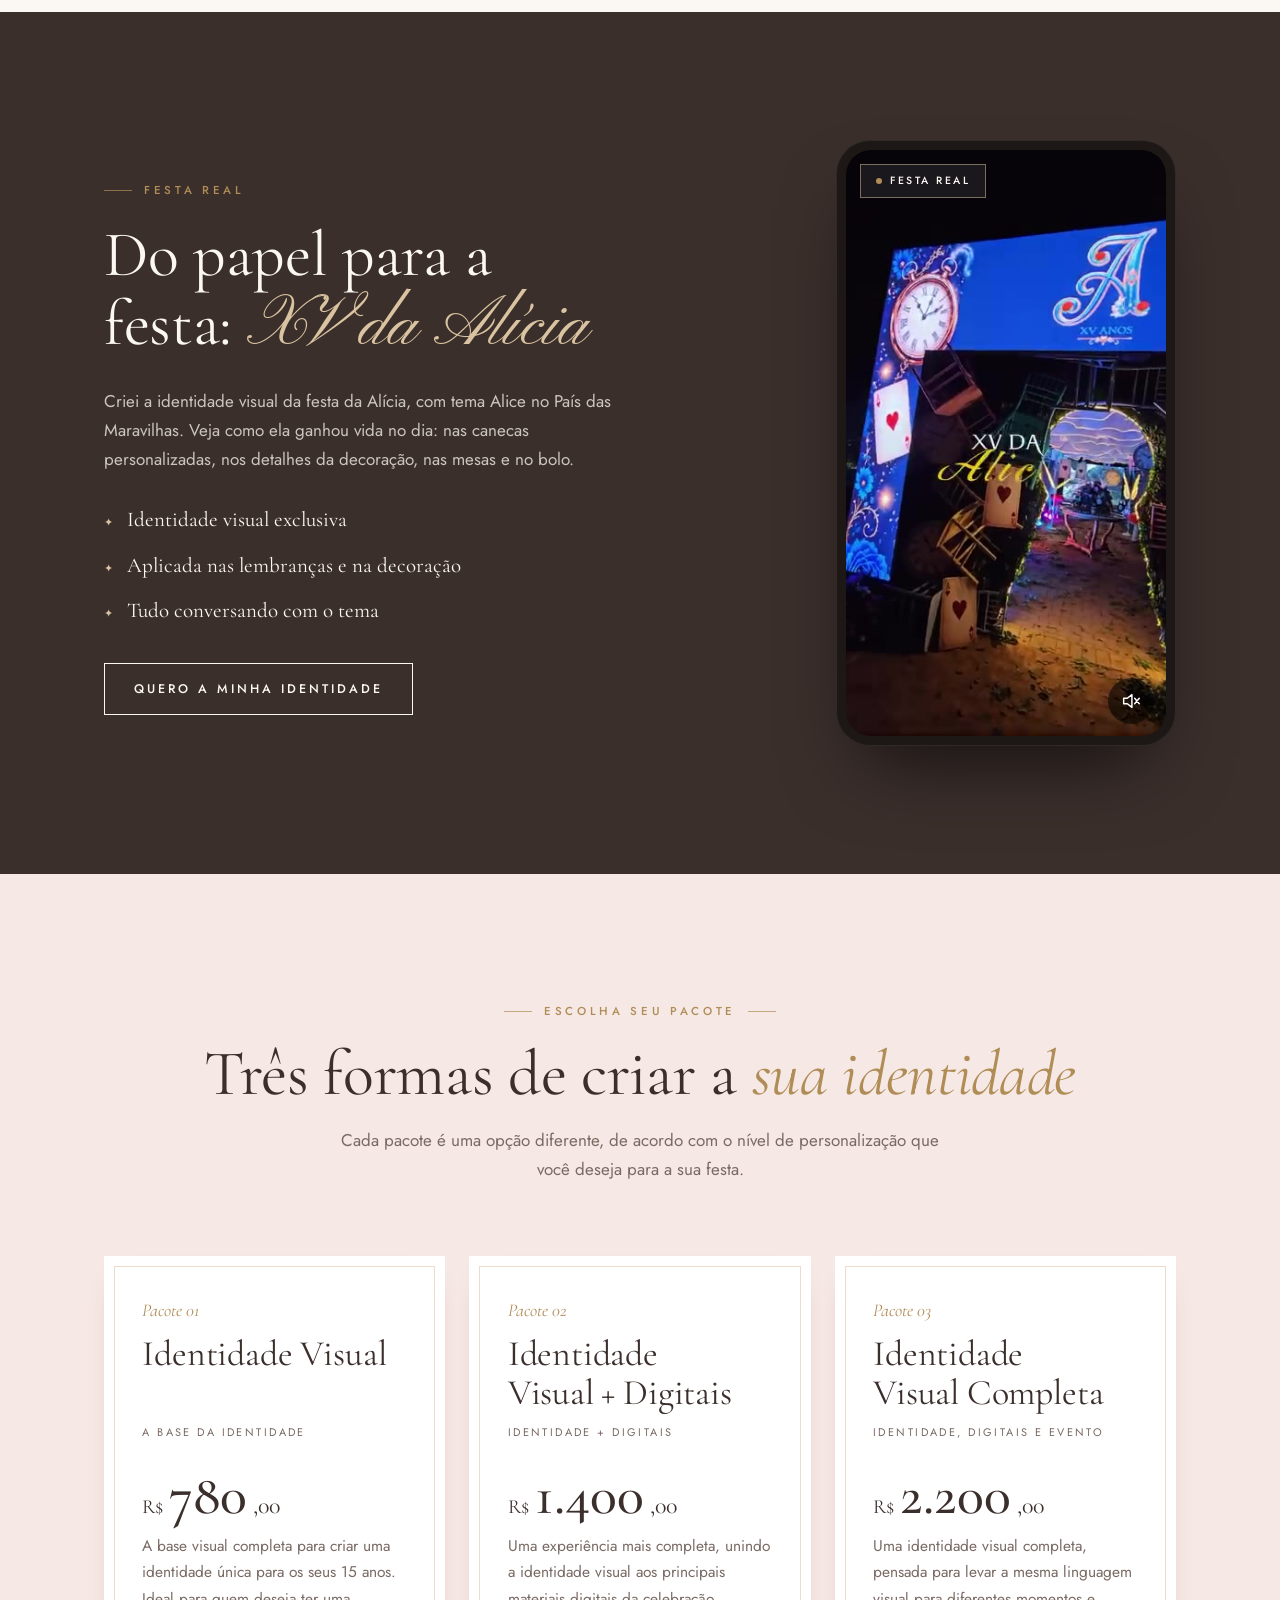
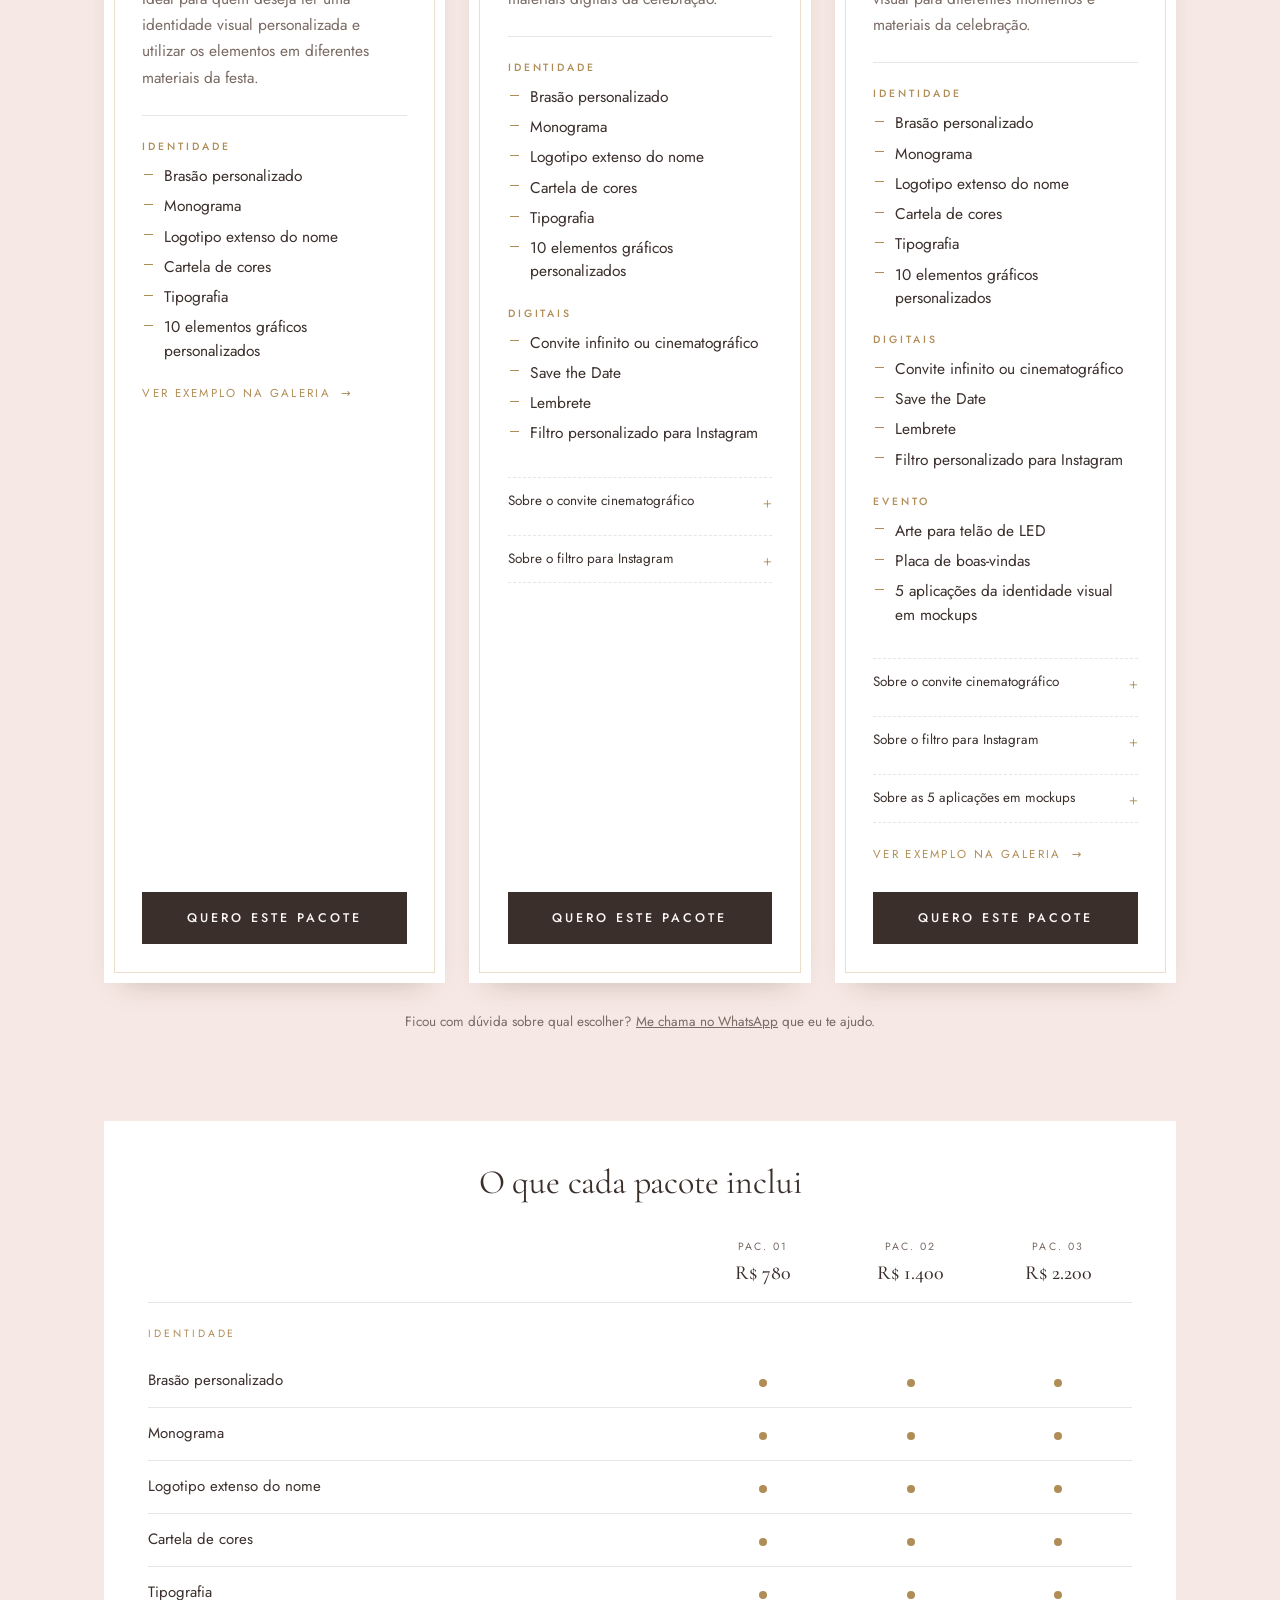
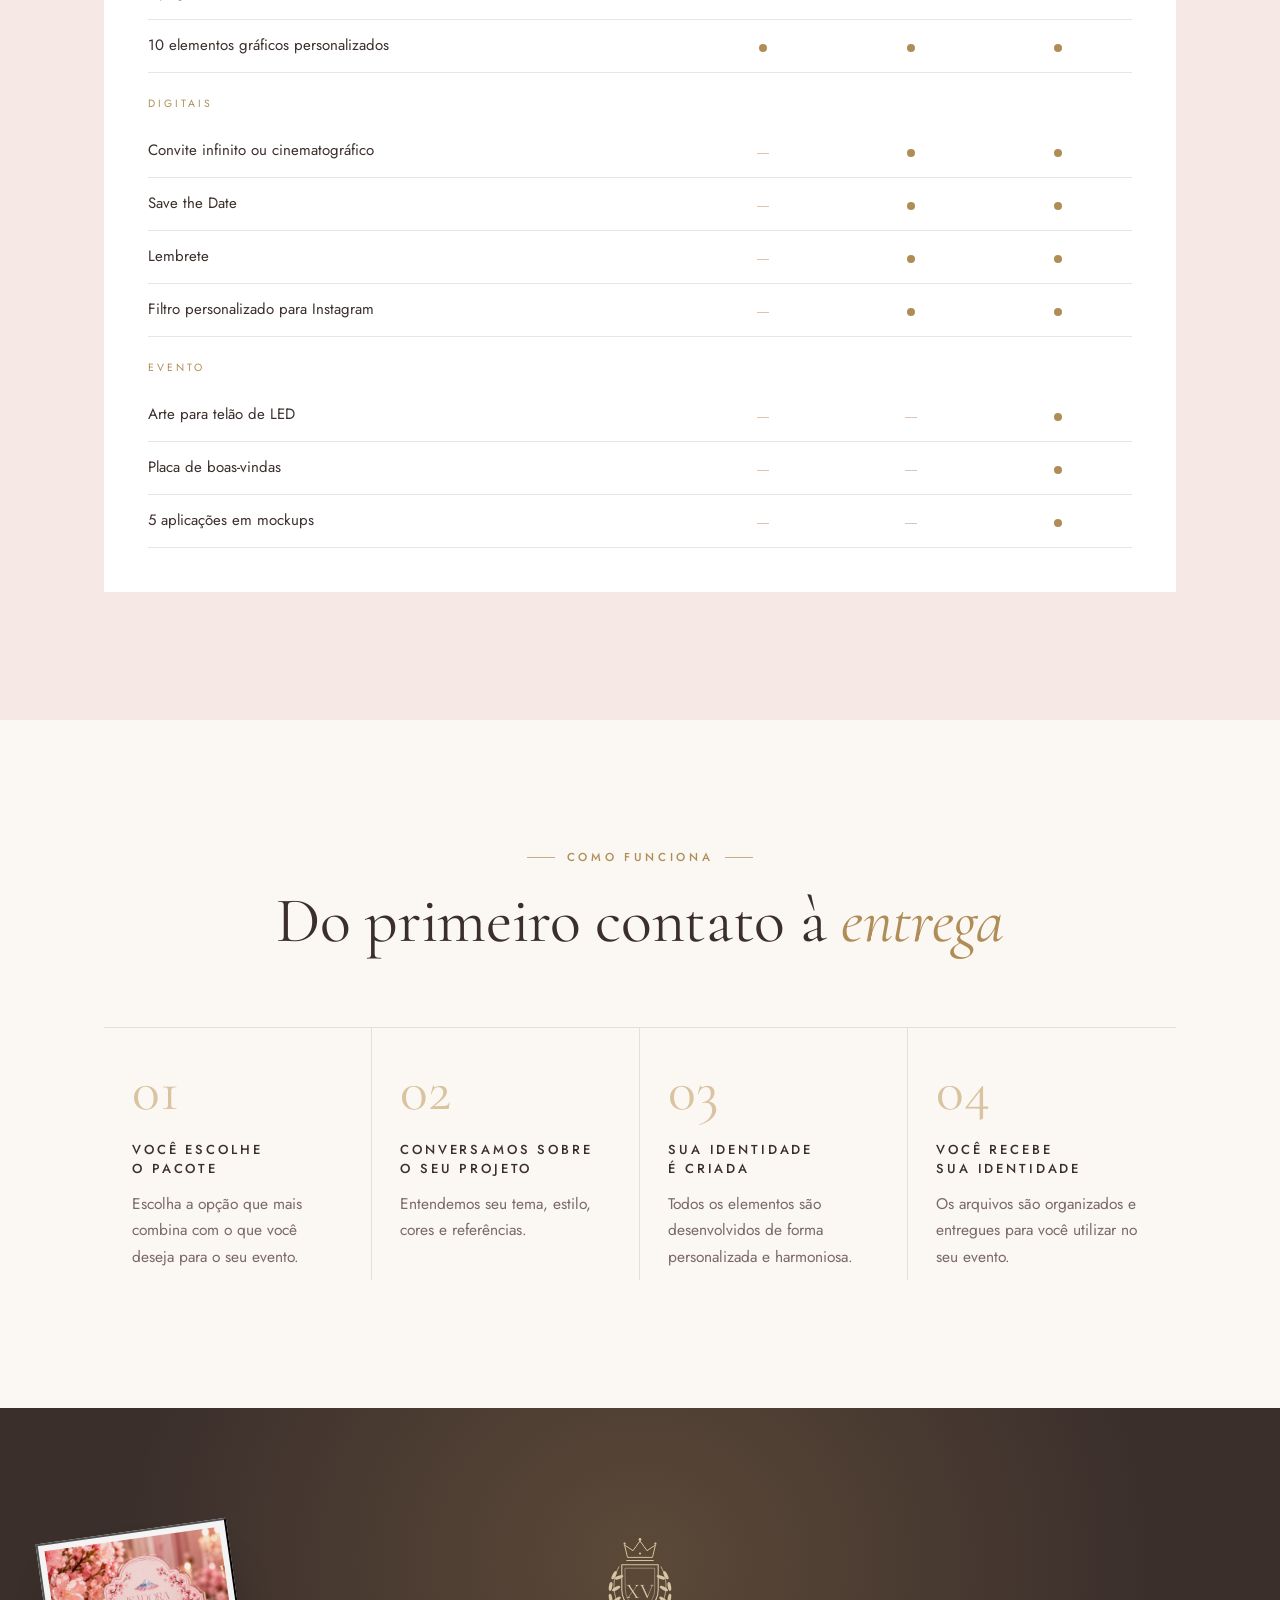
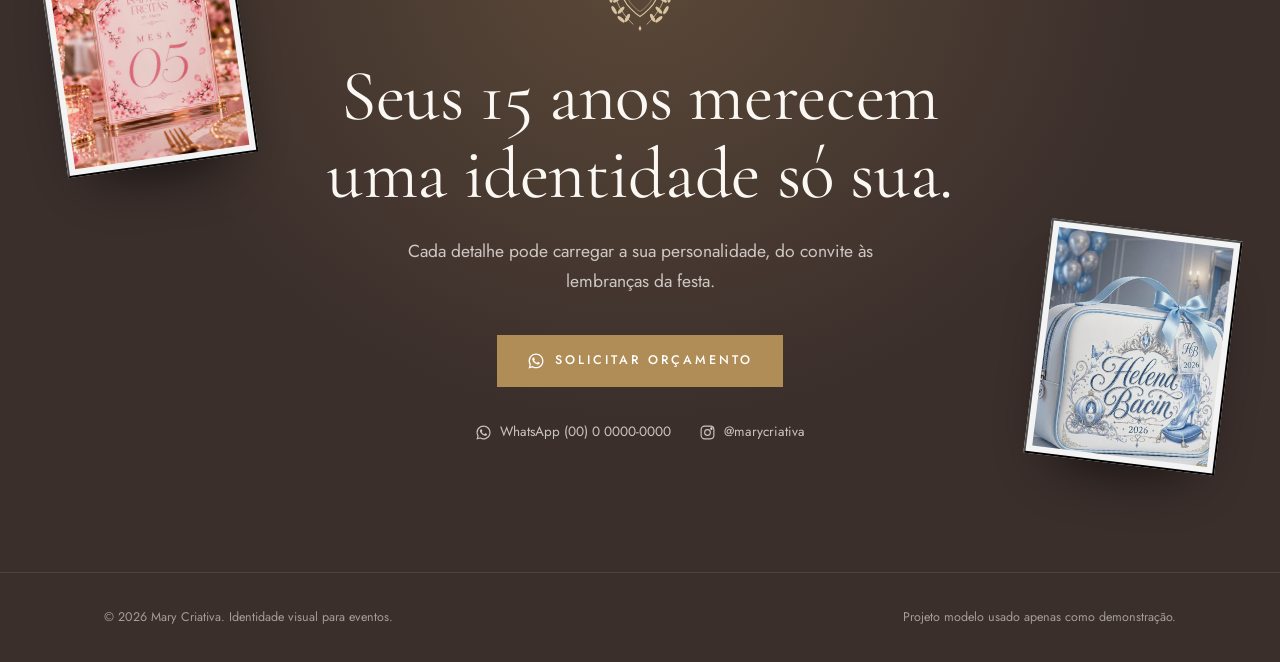
==== commit 93378a04: "Add designer photo hero, about section, photo marquee and tabbed gallery Co-Authored-By: Claude Opus" ====
--- a/identidade-xv/index.html
+++ b/identidade-xv/index.html
@@ -87,42 +87,62 @@
 .sheet .note{margin-top:auto;padding-top:30px;font-size:13px;color:var(--ink-soft)}
 
 /* hero */
-.hero{position:relative;overflow:hidden;padding-block:clamp(48px,7vw,96px) clamp(72px,9vw,120px)}
+.hero{position:relative;overflow:hidden;padding-block:clamp(40px,6vw,84px) clamp(80px,9vw,120px)}
 .hero::before{content:"";position:absolute;inset:auto -10% -40% 40%;height:90%;background:radial-gradient(closest-side,var(--blush),transparent);z-index:-1}
-.hero .wrap{display:grid;grid-template-columns:1.05fr .95fr;gap:clamp(32px,6vw,80px);align-items:center}
-.hero h1{font-size:clamp(46px,7.4vw,92px);margin:22px 0 26px}
+.hero .wrap{display:grid;grid-template-columns:1.05fr .95fr;gap:clamp(40px,6vw,90px);align-items:center}
+.hero h1{font-size:clamp(46px,7vw,88px);margin:22px 0 26px}
 .hero h1 .scr{display:block;font-family:var(--script);color:var(--gold);font-size:.92em;line-height:1.1;margin-top:4px}
 .hero .lead{font-size:clamp(16.5px,1.6vw,19px);color:var(--ink-soft);max-width:500px}
 .hero .ctas{display:flex;flex-wrap:wrap;gap:14px;margin-top:38px}
 .hero .facts{display:flex;flex-wrap:wrap;gap:10px 28px;margin-top:44px;padding-top:26px;border-top:1px solid var(--line);font-size:13px;color:var(--ink-soft)}
 .hero .facts b{display:block;font-family:var(--serif);font-weight:500;font-size:28px;color:var(--ink);line-height:1.1}
-.stage{position:relative;aspect-ratio:1/1.08;max-width:560px;width:100%;justify-self:center}
-.stage .card{position:absolute;overflow:hidden;background:var(--white);box-shadow:var(--shadow);transition:transform 1.4s var(--ease),opacity 1.2s}
-.stage .card svg{display:block;width:100%;height:100%}
-.stage .card img{position:absolute;inset:0;width:100%;height:100%;object-fit:cover}
-.stage .c1{left:0;top:14%;width:44%;aspect-ratio:4/5;transform:rotate(-5deg)}
-.stage .c2{left:28%;top:0;width:46%;aspect-ratio:4/5;z-index:2}
-.stage .c3{right:0;top:26%;width:42%;aspect-ratio:4/5;transform:rotate(5deg)}
-.stage .tag{position:absolute;z-index:3;left:50%;bottom:6%;transform:translateX(-50%);white-space:nowrap}
-.anim .stage .card{opacity:0}
-.anim .stage .c1{transform:translate(-20px,30px) rotate(-9deg)}
-.anim .stage .c2{transform:translateY(40px)}
-.anim .stage .c3{transform:translate(20px,30px) rotate(9deg)}
-.ready .stage .card{opacity:1}
-.ready .stage .c1{transform:rotate(-5deg);transition-delay:.15s}
-.ready .stage .c2{transform:none}
-.ready .stage .c3{transform:rotate(5deg);transition-delay:.3s}
+.portrait{position:relative;justify-self:center;width:min(470px,100%);margin-bottom:24px}
+.portrait .arch{position:relative;aspect-ratio:4/5;border-radius:999px 999px 0 0;overflow:hidden;box-shadow:var(--shadow);background:var(--nude)}
+.portrait .arch img{position:absolute;left:0;top:-6%;width:100%;height:112%;object-fit:cover;object-position:88% 40%;transform:translateY(var(--py,0px)) scale(1.04);animation:kb 16s ease-in-out infinite alternate}
+@keyframes kb{to{transform:translateY(var(--py,0px)) scale(1.12)}}
+.portrait .ring{position:absolute;inset:-14px -14px 14px;border-radius:999px 999px 0 0;border:1px solid var(--gold-soft);pointer-events:none}
+.float{position:absolute;z-index:2;background:var(--white);padding:6px;box-shadow:var(--shadow);cursor:zoom-in;border:0;animation:bob 7s ease-in-out infinite}
+.float img{width:100%;height:100%;object-fit:cover;display:block}
+.f1{left:-16%;bottom:14%;width:34%;aspect-ratio:4/5;rotate:-7deg}
+.f2{right:-14%;top:10%;width:29%;aspect-ratio:9/14;rotate:6deg;animation-delay:-3.5s}
+@keyframes bob{50%{translate:0 -14px}}
+.hello{position:absolute;z-index:3;left:50%;bottom:-26px;translate:-50% 0;background:var(--white);padding:14px 26px 12px;box-shadow:var(--shadow-sm);text-align:center;white-space:nowrap}
+.hello b{display:block;font-family:var(--script);font-weight:400;font-size:30px;color:var(--gold);line-height:1}
+.hello span{font-size:10px;letter-spacing:.26em;text-transform:uppercase;color:var(--ink-soft)}
+.anim .portrait{opacity:0;transform:translateY(30px);transition:opacity 1.2s var(--ease),transform 1.4s var(--ease)}
+.anim .portrait .float{opacity:0;transition:opacity 1s var(--ease) .6s}
+.ready .portrait{opacity:1;transform:none}
+.ready .portrait .float{opacity:1}
 
 /* selo de projeto modelo */
 .tag{display:inline-flex;align-items:center;gap:8px;padding:8px 16px;background:rgba(255,255,255,.92);color:var(--ink);font-size:10.5px;font-weight:500;letter-spacing:.24em;text-transform:uppercase;box-shadow:inset 0 0 0 1px var(--gold-soft)}
 .tag::before{content:"";width:6px;height:6px;border-radius:50%;background:var(--gold)}
 
-/* faixa */
-.ribbon{border-block:1px solid var(--line);overflow:hidden;background:var(--white)}
-.ribbon .track{display:flex;gap:44px;width:max-content;padding:20px 0;animation:slide 50s linear infinite}
-.ribbon span{display:flex;align-items:center;gap:44px;font-family:var(--serif);font-style:italic;font-size:22px;color:var(--ink-soft);white-space:nowrap}
-.ribbon span::after{content:"✦";font-style:normal;font-size:11px;color:var(--gold)}
+/* faixa de fotos em movimento */
+.marq{padding:clamp(24px,3.5vw,40px) 0;overflow:hidden;display:grid;gap:12px;background:var(--white);border-block:1px solid var(--line)}
+.marq .row{display:flex;width:max-content;animation:slide 70s linear infinite}
+.marq .row.rev{animation-direction:reverse;animation-duration:85s}
+.marq:hover .row{animation-play-state:paused}
+.marq button{flex:none;height:clamp(140px,17vw,220px);margin-right:12px;padding:0;border:0;background:var(--blush);cursor:zoom-in;overflow:hidden}
+.marq img{height:100%;width:auto;display:block;transition:transform .9s var(--ease)}
+.marq button:hover img{transform:scale(1.06)}
 @keyframes slide{to{transform:translateX(-50%)}}
+
+/* sobre */
+.me{overflow:hidden}
+.me .wrap{display:grid;grid-template-columns:.85fr 1.15fr;gap:clamp(40px,7vw,110px);align-items:center}
+.me-photo{position:relative;isolation:isolate;max-width:460px;width:100%;justify-self:center}
+.me-photo::before{content:"";position:absolute;inset:22px -22px -22px 22px;border:1px solid var(--gold-soft);z-index:-1}
+.me-photo img{width:100%;aspect-ratio:680/941;object-fit:cover}
+.me-photo .sig{position:absolute;right:-8%;bottom:7%;background:var(--white);padding:12px 22px;font-family:var(--script);font-size:30px;color:var(--gold);box-shadow:var(--shadow-sm);line-height:1.1}
+.anim .reveal{clip-path:inset(0 0 100% 0);transition:clip-path 1.5s var(--ease) .15s}
+.anim .in .reveal,.anim .reveal.in{clip-path:inset(0)}
+.me h2{font-size:clamp(36px,5vw,60px);margin:20px 0 24px}
+.me p{color:var(--ink-soft);max-width:540px;font-size:17px}
+.me p+p{margin-top:14px}
+.me-list{list-style:none;margin:30px 0 36px;padding:0;display:grid;gap:0;border-top:1px solid var(--line);max-width:540px}
+.me-list li{padding:14px 0;border-bottom:1px solid var(--line);color:var(--ink-soft);font-size:15.5px}
+.me-list b{font-family:var(--serif);font-weight:500;font-size:21px;color:var(--ink);margin-right:6px}
 
 /* o que e */
 .about .wrap{display:grid;grid-template-columns:.9fr 1.1fr;gap:clamp(40px,7vw,100px);align-items:start}
@@ -164,20 +184,27 @@
 .els span{aspect-ratio:1;display:grid;place-items:center;background:var(--white);color:var(--gold)}
 .els svg{width:46%;height:46%}
 
-/* galeria */
-.gallery{display:grid;grid-auto-flow:dense;grid-template-columns:repeat(3,1fr);gap:clamp(12px,1.6vw,22px)}
-.shot{position:relative;margin:0;cursor:zoom-in;background:var(--white);border:0;padding:0;text-align:left;display:block;width:100%}
-.shot .media{position:relative;aspect-ratio:4/5;overflow:hidden;background:var(--blush)}
-.shot .media svg,.shot .media img{position:absolute;inset:0;width:100%;height:100%;object-fit:cover;transition:transform 1.2s var(--ease)}
-.shot:hover .media svg,.shot:hover .media img{transform:scale(1.04)}
-.shot .tag{position:absolute;left:14px;top:14px;padding:6px 12px;font-size:9.5px}
-.shot .cap{display:flex;justify-content:space-between;align-items:baseline;gap:12px;padding:16px 4px 4px}
-.shot .cap b{font-family:var(--serif);font-weight:500;font-size:22px;line-height:1.2}
-.shot .cap span{font-size:11px;letter-spacing:.2em;text-transform:uppercase;color:var(--gold);white-space:nowrap}
-.shot.wide{grid-column:span 2}
-.shot.wide .media{aspect-ratio:8/5}
-@media (max-width:940px){.shot.wide.solo{grid-column:auto}.shot.wide.solo .media{aspect-ratio:4/5}}
-.gallery-foot{text-align:center;margin-top:clamp(36px,5vw,56px);display:grid;justify-items:center;gap:22px}
+/* galeria com abas */
+.tabs{display:flex;justify-content:center;flex-wrap:wrap;gap:8px;margin-bottom:18px}
+.tabs button{flex:none;border:0;background:transparent;padding:11px 18px;font-size:11.5px;letter-spacing:.2em;text-transform:uppercase;color:var(--ink-soft);cursor:pointer;box-shadow:inset 0 0 0 1px var(--line);transition:background .35s,color .35s,box-shadow .35s}
+.tabs button:hover{color:var(--ink);box-shadow:inset 0 0 0 1px var(--gold-soft)}
+.tabs button[aria-selected=true]{background:var(--ink);color:var(--bg);box-shadow:none}
+.tabs i{font-style:normal;opacity:.55;margin-left:6px}
+.tab-desc{text-align:center;color:var(--ink-soft);font-size:15px;max-width:640px;margin:0 auto clamp(28px,4vw,44px);min-height:3.4em;transition:opacity .3s}
+.masonry{columns:3;column-gap:clamp(12px,1.6vw,20px);transition:opacity .3s,transform .3s}
+.masonry.out,.tab-desc.out{opacity:0}
+.masonry.out{transform:translateY(12px)}
+.gi{break-inside:avoid;margin:0 0 clamp(12px,1.6vw,20px);display:block;width:100%;position:relative;border:0;padding:0;background:var(--blush);cursor:zoom-in;overflow:hidden;text-align:left;animation:pop .9s var(--ease) both;animation-delay:var(--d,0s)}
+@keyframes pop{from{opacity:0;transform:translateY(26px) scale(.97)}}
+.gi img,.gi svg{display:block;width:100%;height:auto;transition:transform 1.2s var(--ease)}
+.gi:hover img,.gi:hover svg{transform:scale(1.05)}
+.gi .tag{position:absolute;left:12px;top:12px;padding:6px 12px;font-size:9px}
+.gi .ov{position:absolute;left:0;right:0;bottom:0;padding:44px 16px 14px;background:linear-gradient(transparent,rgba(30,20,18,.62));color:#fff;opacity:0;translate:0 12px;transition:opacity .5s var(--ease),translate .5s var(--ease)}
+.gi:hover .ov,.gi:focus-visible .ov{opacity:1;translate:0 0}
+.gi .ov b{display:block;font-family:var(--serif);font-weight:400;font-size:22px;line-height:1.2}
+.gi .ov small{font-size:10px;letter-spacing:.22em;text-transform:uppercase;opacity:.85}
+@media (hover:none){.gi .ov{opacity:1;translate:0 0}}
+.gallery-foot{text-align:center;margin-top:clamp(28px,4vw,48px);display:grid;justify-items:center;gap:22px}
 .gallery-foot p{max-width:560px;color:var(--ink-soft);font-size:14.5px}
 
 /* lightbox */
@@ -249,40 +276,10 @@
 .pack .spacer{flex:1;min-height:28px}
 .pack .btn{width:100%}
 .packs-note{text-align:center;margin-top:28px;font-size:13.5px;color:var(--ink-soft)}
-.pack .peek{display:grid;grid-template-columns:1fr 1.5fr;gap:8px;margin-top:26px;text-decoration:none}
-.pack .peek img{width:100%;aspect-ratio:1;object-fit:cover;background:#fff}
-.pack .peek img+img{aspect-ratio:1.5;object-fit:contain}
-.pack .peek span{grid-column:1/-1;display:flex;justify-content:space-between;align-items:center;font-size:12px;letter-spacing:.18em;text-transform:uppercase;color:var(--gold);padding-top:6px}
-.pack .peek:hover span{color:var(--ink)}
-
-/* exemplo do pacote 01 */
-.example{margin-top:clamp(56px,7vw,88px);background:var(--white);padding:clamp(22px,3.5vw,48px)}
-.ex-head{display:grid;grid-template-columns:1fr auto;gap:18px 40px;align-items:end;margin-bottom:clamp(24px,3vw,36px)}
-.ex-head h3{font-size:clamp(30px,3.6vw,44px);margin-top:12px}
-.ex-head p{grid-column:1;color:var(--ink-soft);font-size:15.5px;max-width:620px}
-.ex-sw{grid-column:2;grid-row:1/3;display:flex;gap:8px;align-self:center}
-.ex-sw i{width:34px;height:52px;border-radius:999px 999px 5px 5px;box-shadow:inset 0 0 0 1px rgba(0,0,0,.06)}
-.ex-row{display:grid;gap:12px;margin-top:12px}
-.ex-row.r1{grid-template-columns:1fr 1.5fr}
-.ex-row.r2{grid-template-columns:1fr 1.5fr 1.5fr}
-.ex-fig{position:relative;margin:0;padding:0;border:0;background:#EEF3FA;cursor:zoom-in;overflow:hidden;display:block;width:100%;text-align:left}
-.ex-fig img{width:100%;height:100%;object-fit:cover;transition:transform 1.2s var(--ease)}
-.ex-fig:hover img{transform:scale(1.04)}
-.ex-fig.contain{background:#fff}
-.ex-fig.contain img{object-fit:contain}
-.ex-fig .tag{position:absolute;left:12px;top:12px;padding:6px 12px;font-size:9.5px}
-.ex-fig .lab{position:absolute;left:0;right:0;bottom:0;padding:26px 14px 12px;background:linear-gradient(transparent,rgba(20,32,60,.55));color:#fff;font-family:var(--serif);font-size:20px;line-height:1.2}
-.ex-fig.contain .lab{background:none;color:var(--ink)}
-.ex-fig .lab small{display:block;font-family:var(--sans);font-size:10px;letter-spacing:.2em;text-transform:uppercase;opacity:.85}
-.ex-row.r3{grid-template-columns:1.25fr repeat(4,1fr)}
-.ex-row.r3 .ex-fig{aspect-ratio:auto!important}
-.ex-row.r3 .ex-fig:first-child{aspect-ratio:9/16!important}
-.ex-row.r3 .ex-fig img{position:absolute;inset:0}
-.example.tiffany .ex-fig{background:#0E8C8C}
-.pack .peek.p3{grid-template-columns:1fr 1fr}
-.pack .peek.p3 img{aspect-ratio:4/5;object-fit:cover}
-.ex-sub{margin:30px 0 4px;font-size:10.5px;letter-spacing:.28em;text-transform:uppercase;color:var(--gold)}
-.ex-note{margin-top:16px;font-size:13.5px;color:var(--ink-soft)}
+.pack .see{display:inline-flex;align-items:center;gap:10px;margin-top:22px;font-size:11.5px;letter-spacing:.2em;text-transform:uppercase;color:var(--gold);text-decoration:none}
+.pack .see:hover{color:var(--ink)}
+.pack .see i{font-style:normal;transition:transform .4s var(--ease)}
+.pack .see:hover i{transform:translateX(4px)}
 
 /* comparativo */
 .compare{margin-top:clamp(56px,7vw,88px);background:var(--white);padding:clamp(20px,3.5vw,44px)}
@@ -309,7 +306,11 @@
 /* final */
 .final{position:relative;overflow:hidden;background:var(--ink);color:var(--bg);text-align:center}
 .final::before{content:"";position:absolute;inset:-40% 10% auto;height:120%;background:radial-gradient(closest-side,rgba(176,141,87,.28),transparent);pointer-events:none}
-.final .wrap{position:relative;display:grid;justify-items:center;gap:24px}
+.final .wrap{position:relative;z-index:1;display:grid;justify-items:center;gap:24px}
+.final .ff{position:absolute;width:clamp(150px,15vw,220px);padding:6px;background:#fff;box-shadow:0 30px 60px -30px rgba(0,0,0,.8);animation:bob 8s ease-in-out infinite;opacity:.95}
+.final .ff img{display:block;width:100%;aspect-ratio:4/5;object-fit:cover}
+.final .ff1{left:4%;top:16%;rotate:-8deg}
+.final .ff2{right:4%;bottom:14%;rotate:7deg;animation-delay:-4s}
 .final svg.crest{width:84px;height:auto;color:var(--gold-soft)}
 .final h2{font-size:clamp(38px,6vw,72px);max-width:900px}
 .final p{color:rgba(251,247,243,.75);max-width:520px;font-size:17.5px}
@@ -347,24 +348,19 @@
 }
 @media (max-width:940px){
   .hero .wrap{grid-template-columns:1fr}
-  .stage{max-width:480px}
   .about .wrap{grid-template-columns:1fr}
   .real .wrap{grid-template-columns:1fr;justify-items:center}
   .real .wrap>div:first-child{justify-self:stretch}
   .about .head{position:static}
   .pack-grid{grid-template-columns:1fr;max-width:540px;margin-inline:auto}
-  .ex-head{grid-template-columns:1fr}
-  .ex-sw{grid-column:1;grid-row:auto}
-  .ex-row.r2{grid-template-columns:1fr 1fr}
-  .ex-row.r2 .ex-fig:first-child{grid-column:1/-1;aspect-ratio:1.5!important}
-  .ex-row.r3{grid-template-columns:1fr 1fr}
-  .ex-row.r3 .ex-fig{aspect-ratio:9/16!important}
-  .ex-row.r3 .ex-fig:first-child{grid-column:1/-1;aspect-ratio:4/5!important}
-  .ex-row.r3 .ex-fig:first-child img{object-position:50% 58%}
   .steps{grid-template-columns:1fr 1fr}
   .step:nth-child(2){border-right:0}
   .step:nth-child(-n+2){border-bottom:1px solid var(--line);padding-bottom:30px}
-  .gallery{grid-template-columns:1fr 1fr}
+  .masonry{columns:2}
+  .me .wrap{grid-template-columns:1fr}
+  .me-photo{max-width:400px}
+  .portrait{width:min(400px,80%)}
+  .final .ff{display:none}
 }
 @media (max-width:640px){
   body{font-size:16px}
@@ -372,7 +368,6 @@
   .header .btn{display:none}
   .hero{padding-top:36px}
   .hero .ctas .btn{flex:1 1 100%}
-  .stage{aspect-ratio:1/1.12}
   .pieces{grid-template-columns:1fr}
   .piece:nth-child(odd){border-right:0;padding-right:8px}
   .piece:nth-child(even){padding-left:8px}
@@ -380,22 +375,24 @@
   .t-crest,.t-els{grid-column:auto}
   .tile{min-height:0}
   .els{grid-template-columns:repeat(5,1fr);gap:6px}
-  .gallery{gap:10px}
-  .shot .cap{flex-direction:column;gap:2px;padding:10px 2px 2px}
-  .shot .cap b{font-size:18px}
-  .shot .cap span{font-size:9.5px}
-  .shot .tag{left:8px;top:8px;font-size:8px;padding:5px 8px;letter-spacing:.16em}
-  .shot .tag::before{display:none}
+  .masonry{column-gap:10px}
+  .gi{margin-bottom:10px}
+  .gi .tag{left:8px;top:8px;font-size:8px;padding:5px 8px;letter-spacing:.14em}
+  .gi .tag::before{display:none}
+  .gi .ov{padding:30px 10px 10px}
+  .gi .ov b{font-size:17px}
+  .gi .ov small{font-size:8.5px}
+  .tabs{flex-wrap:nowrap;justify-content:flex-start;overflow-x:auto;scrollbar-width:none;margin-inline:calc(-1 * var(--gutter));padding-inline:var(--gutter)}
+  .tabs::-webkit-scrollbar{display:none}
+  .tabs button{padding:10px 14px;font-size:10.5px;letter-spacing:.14em}
+  .portrait{width:74%;order:-1;margin:6px auto 34px}
+  .hero{padding-top:28px}
+  .f1{left:-18%;width:38%}
+  .f2{right:-16%;width:32%}
+  .hello b{font-size:24px}
+  .hello{padding:10px 18px 9px}
+  .me-photo .sig{right:-4%;font-size:24px}
   .steps{grid-template-columns:1fr}
-  .ex-row.r1,.ex-row.r2{grid-template-columns:1fr}
-  .ex-row.r3{gap:8px}
-  .ex-row.r3 .ex-fig .tag{display:none}
-  .ex-row.r3 .ex-fig:first-child .tag{display:inline-flex}
-  .ex-row.r3 .ex-fig .lab{font-size:16px;padding:22px 10px 10px}
-  .ex-row:not(.r3) .ex-fig{aspect-ratio:auto!important}
-  .ex-row:not(.r3) .ex-fig img{height:auto}
-  .ex-fig.contain .lab{position:static;padding:4px 14px 14px}
-  .ex-row.r2 .ex-fig:first-child img{aspect-ratio:1;object-fit:cover}
   .step{border-right:0;border-bottom:1px solid var(--line);padding:26px 0}
   .step:last-child{border-bottom:0}
   .compare th,.compare td{padding:11px 3px}
@@ -407,7 +404,9 @@
 }
 @media (prefers-reduced-motion:reduce){
   html{scroll-behavior:auto}
-  .ribbon .track{animation:none}
+  .marq .row{animation:none}
+  .marq{overflow-x:auto}
+  .gi,.portrait .arch img,.float,.final .ff{animation:none}
   *{transition-duration:.01ms!important}
 }
 </style>
@@ -421,8 +420,8 @@
       <small>Identidade visual · XV anos</small>
     </a>
     <nav class="nav" aria-label="Seções">
-      <a href="#identidade">Identidade visual</a>
-      <a href="#aplicacoes">Aplicações</a>
+      <a href="#sobre">Sobre</a>
+      <a href="#aplicacoes">Galeria</a>
       <a href="#pacotes">Pacotes</a>
       <a href="#como-funciona">Como funciona</a>
     </nav>
@@ -438,10 +437,12 @@
     <button class="sheet-close" id="sheetClose" type="button" aria-label="Fechar menu">
       <svg viewBox="0 0 24 24" fill="none" stroke="currentColor" stroke-width="1.4" stroke-linecap="round" aria-hidden="true"><path d="M5 5l14 14M19 5 5 19"/></svg>
     </button>
-    <a href="#identidade">Identidade visual <span>01</span></a>
-    <a href="#aplicacoes">Aplicações <span>02</span></a>
-    <a href="#pacotes">Pacotes <span>03</span></a>
-    <a href="#como-funciona">Como funciona <span>04</span></a>
+    <a href="#sobre">Sobre <span>01</span></a>
+    <a href="#identidade">Identidade visual <span>02</span></a>
+    <a href="#aplicacoes">Galeria <span>03</span></a>
+    <a href="#festa-real">Festa real <span>04</span></a>
+    <a href="#pacotes">Pacotes <span>05</span></a>
+    <a href="#como-funciona">Como funciona <span>06</span></a>
     <a class="btn btn-dark js-wa" href="#" data-msg="Oi! Vi o site e quero solicitar um orçamento de Identidade Visual para os meus 15 anos.">Solicitar orçamento</a>
     <p class="note">Identidade visual personalizada para debutantes, do convite às lembranças da festa.</p>
   </div>
@@ -465,11 +466,34 @@
         <div><b>10</b>elementos gráficos</div>
       </div>
     </div>
-    <div class="stage" id="stage" aria-label="Exemplos de aplicação do projeto modelo"></div>
+    <div class="portrait">
+      <span class="ring" aria-hidden="true"></span>
+      <div class="arch"><img id="heroImg" src="img/designer/designer.jpg" alt="Designer de identidade visual no estúdio" fetchpriority="high"></div>
+      <button class="float f1" type="button" data-lb="isadora" data-i="0" aria-label="Ver garrafa térmica do projeto modelo"><img src="img/projeto-modelo/garrafa.jpg" alt=""></button>
+      <button class="float f2" type="button" data-lb="leticia" data-i="2" aria-label="Ver copo do projeto modelo"><img src="img/projeto-leticia/copo.jpg" alt=""></button>
+      <div class="hello"><b>Prazer!</b><span>Designer de identidade visual</span></div>
+    </div>
   </div>
 </section>
 
-<div class="ribbon" aria-hidden="true"><div class="track" id="ribbon"></div></div>
+<div class="marq" id="marq" aria-label="Fotos de projetos"></div>
+
+<section class="sec me" id="sobre">
+  <div class="wrap">
+    <div class="me-photo rv">
+      <img class="reveal" src="img/designer/designer-sobre.jpg" alt="Foto da designer" loading="lazy">
+      <span class="sig js-brand">Mary Criativa</span>
+    </div>
+    <div class="rv" style="--d:.1s">
+      <span class="eyebrow">Quem cria a sua identidade</span>
+      <h2>Cada identidade começa com <em class="it">uma conversa</em></h2>
+      <p>Sou designer especializada em identidade visual para eventos. Antes de desenhar qualquer coisa, quero entender quem você é, o que você ama e como imagina essa noite.</p>
+      <p>A partir disso, crio uma identidade só sua, pensada para aparecer em cada detalhe da festa, do convite às lembranças.</p>
+      <ul class="me-list"><li><b>Atendimento próximo</b>do início ao fim</li><li><b>Criação personalizada</b>para o seu tema e estilo</li><li><b>Arquivos organizados</b>para usar na festa</li></ul>
+      <a class="btn btn-dark js-wa" href="#" data-msg="Oi! Vi o site e quero conversar sobre a identidade visual dos meus 15 anos.">Vamos conversar</a>
+    </div>
+  </div>
+</section>
 
 <section class="sec about" id="identidade">
   <div class="wrap">
@@ -501,13 +525,15 @@
 <section class="sec" id="aplicacoes">
   <div class="wrap">
     <div class="head rv">
-      <span class="eyebrow both">Exemplos de aplicação</span>
+      <span class="eyebrow both">Galeria</span>
       <h2>A identidade em <em class="it">cada detalhe</em></h2>
-      <p>A mesma identidade do projeto modelo aplicada em produtos, papelaria e decoração. Toque em uma imagem para ver maior.</p>
-    </div>
-    <div class="gallery" id="gallery"></div>
+      <p>Projetos modelo aplicados em produtos, papelaria e decoração. Escolha um tema e toque nas imagens para ver maior.</p>
+    </div>
+    <div class="tabs rv" id="gTabs" role="tablist" aria-label="Projetos"></div>
+    <p class="tab-desc" id="gDesc"></p>
+    <div class="masonry" id="gallery"></div>
     <div class="gallery-foot rv">
-      <p>Imagens ilustrativas de um projeto modelo, criadas para demonstrar as possibilidades de aplicação. Cada identidade é desenvolvida de forma exclusiva para cada cliente.</p>
+      <p>Imagens ilustrativas de projetos modelo, criadas para demonstrar as possibilidades de aplicação. Cada identidade é desenvolvida de forma exclusiva para cada cliente.</p>
       <a class="btn btn-dark" href="#pacotes">Conhecer os pacotes</a>
     </div>
   </div>
@@ -540,34 +566,6 @@
     <div class="pack-grid" id="packs"></div>
     <p class="packs-note rv">Ficou com dúvida sobre qual escolher? <a class="js-wa" href="#" data-msg="Oi! Vi o site e queria ajuda para escolher o pacote de Identidade Visual ideal para os meus 15 anos.">Me chama no WhatsApp</a> que eu te ajudo.</p>
 
-    <div class="example rv" id="exemplo-pacote-01">
-      <div class="ex-head">
-        <div>
-          <span class="eyebrow">Exemplo do Pacote 01</span>
-          <h3>Um projeto modelo de <em class="it">conto de fadas</em></h3>
-        </div>
-        <p>Brasão, monograma, logotipo do nome, cartela de cores, tipografia e elementos gráficos criados em azul e prata. Com esses elementos em mãos, você pode levar a identidade para os materiais da sua festa.</p>
-        <div class="ex-sw" aria-label="Cartela de cores do exemplo"><i style="background:#13317A"></i><i style="background:#5E8FDB"></i><i style="background:#BCD3F2"></i><i style="background:#F5F8FC"></i><i style="background:#C5CBD4"></i></div>
-      </div>
-      <div class="ex-row r1" id="exR1"></div>
-      <p class="ex-sub">A identidade aplicada em materiais da festa</p>
-      <div class="ex-row r2" id="exR2"></div>
-      <p class="ex-note">Projeto modelo usado só como demonstração. As aplicações em mockups fazem parte do Pacote 03. No Pacote 01 você recebe os elementos da identidade para usar onde quiser.</p>
-    </div>
-
-    <div class="example tiffany rv" id="exemplo-pacote-03">
-      <div class="ex-head">
-        <div>
-          <span class="eyebrow">Exemplo do Pacote 03</span>
-          <h3>Um projeto modelo com <em class="it">pérolas e laços</em></h3>
-        </div>
-        <p>A identidade completa levada para a festa: o brasão com coroa, pérolas e laços e as aplicações em mockups, como o carrinho de drinks, os copos, a caixa de presente e os chinelos.</p>
-        <div class="ex-sw" aria-label="Cartela de cores do exemplo"><i style="background:#7FD6D3"></i><i style="background:#1BA3A3"></i><i style="background:#111111"></i><i style="background:#F4EEE6"></i><i style="background:#C9A35F"></i></div>
-      </div>
-      <div class="ex-row r3" id="exR3"></div>
-      <p class="ex-note">Projeto modelo usado só como demonstração. Cada identidade é criada do zero, com o nome, o tema e as cores de cada debutante.</p>
-    </div>
-
     <div class="compare rv">
       <h3>O que cada pacote inclui</h3>
       <table id="compare"></table>
@@ -586,6 +584,8 @@
 </section>
 
 <section class="sec final" id="orcamento">
+  <button class="ff ff1" type="button" data-lb="isadora" data-i="3" aria-label="Ver placa de mesa"><img src="img/projeto-modelo/placa-mesa.jpg" alt="" loading="lazy"></button>
+  <button class="ff ff2" type="button" data-lb="helena" data-i="3" aria-label="Ver necessaire"><img src="img/projeto-helena/necessaire.jpg" alt="" loading="lazy"></button>
   <div class="wrap">
     <svg class="crest rv" viewBox="0 0 120 140" aria-hidden="true"><use href="#crest-plain"/></svg>
     <h2 class="rv">Seus 15 anos merecem uma identidade só sua.</h2>
@@ -701,14 +701,14 @@
 const CONVITE = ["Animação cinematográfica", "Botões interativos", "Música personalizada opcional", "Formato digital para WhatsApp", "Envio fácil pelo WhatsApp"];
 const FILTRO = ["Filtro personalizado com a identidade visual", "Efeitos exclusivos", "Ideal para fotos e Stories durante o evento"];
 const PACOTES = [
-  { num: "Pacote 01", nome: "Identidade Visual", para: "A base da identidade", preco: "780",
+  { num: "Pacote 01", nome: "Identidade Visual", para: "A base da identidade", preco: "780", exemplo: "helena",
     desc: "A base visual completa para criar uma identidade única para os seus 15 anos. Ideal para quem deseja ter uma identidade visual personalizada e utilizar os elementos em diferentes materiais da festa.",
     grupos: [{ t: "Identidade", itens: BASE }], detalhes: [] },
   { num: "Pacote 02", nome: "Identidade Visual + Digitais", para: "Identidade + digitais", preco: "1.400",
     desc: "Uma experiência mais completa, unindo a identidade visual aos principais materiais digitais da celebração.",
     grupos: [{ t: "Identidade", itens: BASE }, { t: "Digitais", itens: ["Convite infinito ou cinematográfico", "Save the Date", "Lembrete", "Filtro personalizado para Instagram"] }],
     detalhes: [{ t: "Sobre o convite cinematográfico", itens: CONVITE }, { t: "Sobre o filtro para Instagram", itens: FILTRO }] },
-  { num: "Pacote 03", nome: "Identidade Visual Completa", para: "Identidade, digitais e evento", preco: "2.200",
+  { num: "Pacote 03", nome: "Identidade Visual Completa", para: "Identidade, digitais e evento", preco: "2.200", exemplo: "leticia",
     desc: "Uma identidade visual completa, pensada para levar a mesma linguagem visual para diferentes momentos e materiais da celebração.",
     grupos: [{ t: "Identidade", itens: BASE }, { t: "Digitais", itens: ["Convite infinito ou cinematográfico", "Save the Date", "Lembrete", "Filtro personalizado para Instagram"] },
       { t: "Evento", itens: ["Arte para telão de LED", "Placa de boas-vindas", "5 aplicações da identidade visual em mockups"] }],
@@ -716,42 +716,41 @@
       { t: "Sobre as 5 aplicações em mockups", itens: ["Mostram como a identidade fica aplicada em produtos e materiais do evento", "Exemplos: sacola, necessaire, garrafa térmica, papelaria, embalagens, lembranças, placas e outros itens personalizados"] }] }
 ];
 
-/* Galeria. Para usar as fotos reais dos mockups, coloque em img/projeto-modelo/<id>.jpg (ex.: necessaire.jpg).
-   Enquanto a foto não existir, aparece um desenho no lugar. */
-const MOCKUPS = [
-  { id: "menu", nome: "Menu de drinks", texto: "Menu em acrílico para o bar da festa" },
-  { id: "garrafa", nome: "Garrafa térmica", texto: "Garrafa com caixa, tag e flores de cerejeira" },
-  { id: "placa-mesa", nome: "Placa de mesa", texto: "Número da mesa em acrílico com a identidade" },
-  { id: "pulseira", nome: "Pulseira de acesso", texto: "Monograma repetido na pulseira da entrada", wide: true, solo: true },
-  { id: "menu-arco", nome: "Menu em arco", texto: "Acrílico em arco com flores de cerejeira" },
-  { id: "convite", nome: "Convite digital", texto: "Convite cinematográfico com botões interativos", wide: true },
-  { id: "necessaire", nome: "Necessaire", texto: "Brasão aplicado em dourado" },
-  { id: "sacola", nome: "Sacola", texto: "Para os mimos das convidadas" },
-  { id: "lembranca", nome: "Lembrança", texto: "Caixinha com laço e tag do monograma" },
-  { id: "embalagem", nome: "Embalagem", texto: "Latinhas personalizadas para doces" },
-  { id: "decoracao", nome: "Decoração", texto: "Painel e mesa principal com o brasão", wide: true, solo: true },
-  { id: "robe", nome: "Robe", texto: "Para o making of da debutante" },
-  { id: "chinelo", nome: "Chinelo", texto: "Para a pista de dança" },
-  { id: "papelaria", nome: "Papelaria", texto: "Convite impresso, tags e adesivos" },
-  { id: "boas-vindas", nome: "Placa de boas-vindas", texto: "A primeira peça que os convidados veem" }
+/* Galeria com abas. Cada projeto tem as suas fotos (pasta img/).
+   r = largura / altura da foto. "ilustracoes" usa os desenhos feitos no próprio site. */
+const PROJETOS = [
+  { id: "todos", nome: "Todos", desc: "Projetos modelo criados para mostrar as possibilidades de uma identidade visual de 15 anos." },
+  { id: "isadora", nome: "Sakura", desc: "Flores de cerejeira, pink e rosé gold. Projeto modelo aplicado em garrafa, menus, placa de mesa e pulseira." },
+  { id: "helena", nome: "Conto de fadas", desc: "Azul e prata, com carruagem, tiara e sapatinho de cristal. Exemplo do Pacote 01: monograma e logotipo, com ideias de aplicação." },
+  { id: "leticia", nome: "Pérolas e laços", desc: "Turquesa, preto e pérolas. Exemplo do Pacote 03: brasão e aplicações em mockups." },
+  { id: "ilustracoes", nome: "Ilustrações", desc: "Desenhos de outras aplicações possíveis para a sua identidade: convite digital, papelaria, embalagens e mais." }
 ];
-
-/* Exemplo do Pacote 01 (fotos em img/projeto-helena/) */
-const EXEMPLO_P1 = [
-  { id: "monograma", nome: "Monograma", texto: "Iniciais entrelaçadas com moldura e XV", r: 1, row: 1 },
-  { id: "logotipo", nome: "Logotipo extenso do nome", texto: "Nome em letra cursiva com tiara, carruagem e sapatinho", r: 1.5, row: 1, contain: true },
-  { id: "necessaire-azul", nome: "Necessaire", texto: "Monograma aplicado em relevo", r: 1, row: 2 },
-  { id: "necessaire", nome: "Necessaire box", texto: "Logotipo, tag e elementos do tema", r: 1.5, row: 2 },
-  { id: "sacola", nome: "Sacola", texto: "Logotipo e tag com o monograma", r: 1.5, row: 2 }
-];
-
-/* Exemplo do Pacote 03 (fotos em img/projeto-leticia/) */
-const EXEMPLO_P3 = [
-  { id: "brasao", nome: "Brasão", texto: "Brasão com coroa, pérolas, laços e o nome", tipo: "Identidade" },
-  { id: "carrinho-drinks", nome: "Carrinho de drinks", texto: "Menu, painel e copos com a identidade", tipo: "Mockup" },
-  { id: "copo", nome: "Copo personalizado", texto: "Estampa de corações e brasão aplicado", tipo: "Mockup" },
-  { id: "caixa-presente", nome: "Caixa de presente", texto: "Caixa, cartão e fita com o nome", tipo: "Mockup" },
-  { id: "chinelos", nome: "Chinelos", texto: "Estampas criadas com a identidade", tipo: "Mockup" }
+const GALERIA = [
+  { p: "isadora", src: "img/projeto-modelo/garrafa.jpg", r: 1145 / 1374, nome: "Garrafa térmica", texto: "Garrafa com caixa, tag e flores de cerejeira" },
+  { p: "isadora", src: "img/projeto-modelo/menu.jpg", r: 1145 / 1374, nome: "Menu de drinks", texto: "Menu em acrílico para o bar da festa" },
+  { p: "isadora", src: "img/projeto-modelo/pulseira.jpg", r: 1312 / 1199, nome: "Pulseira de acesso", texto: "Monograma repetido na pulseira da entrada" },
+  { p: "isadora", src: "img/projeto-modelo/placa-mesa.jpg", r: 1312 / 1199, nome: "Placa de mesa", texto: "Número da mesa em acrílico com a identidade" },
+  { p: "isadora", src: "img/projeto-modelo/menu-arco.jpg", r: 1145 / 1374, nome: "Menu em arco", texto: "Acrílico em arco com flores de cerejeira" },
+  { p: "helena", src: "img/projeto-helena/monograma.jpg", r: 1, nome: "Monograma", texto: "Iniciais entrelaçadas com moldura e XV" },
+  { p: "helena", src: "img/projeto-helena/logotipo.jpg", r: 1.5, nome: "Logotipo extenso do nome", texto: "Nome em letra cursiva com tiara, carruagem e sapatinho" },
+  { p: "helena", src: "img/projeto-helena/necessaire-azul.jpg", r: 1, nome: "Necessaire", texto: "Monograma aplicado em relevo" },
+  { p: "helena", src: "img/projeto-helena/necessaire.jpg", r: 1.5, nome: "Necessaire box", texto: "Logotipo, tag e elementos do tema" },
+  { p: "helena", src: "img/projeto-helena/sacola.jpg", r: 1.5, nome: "Sacola", texto: "Logotipo e tag com o monograma" },
+  { p: "leticia", src: "img/projeto-leticia/brasao.jpg", r: 9 / 16, nome: "Brasão", texto: "Brasão com coroa, pérolas, laços e o nome" },
+  { p: "leticia", src: "img/projeto-leticia/carrinho-drinks.jpg", r: 9 / 16, nome: "Carrinho de drinks", texto: "Menu, painel e copos com a identidade" },
+  { p: "leticia", src: "img/projeto-leticia/copo.jpg", r: 9 / 16, nome: "Copo personalizado", texto: "Estampa de corações e brasão aplicado" },
+  { p: "leticia", src: "img/projeto-leticia/caixa-presente.jpg", r: 9 / 16, nome: "Caixa de presente", texto: "Caixa, cartão e fita com o nome" },
+  { p: "leticia", src: "img/projeto-leticia/chinelos.jpg", r: 9 / 16, nome: "Chinelos", texto: "Estampas criadas com a identidade" },
+  { p: "ilustracoes", scene: "convite", r: 1.6, nome: "Convite digital", texto: "Convite cinematográfico com botões interativos" },
+  { p: "ilustracoes", scene: "boas-vindas", r: .8, nome: "Placa de boas-vindas", texto: "A primeira peça que os convidados veem" },
+  { p: "ilustracoes", scene: "necessaire", r: .8, nome: "Necessaire", texto: "Brasão aplicado em dourado" },
+  { p: "ilustracoes", scene: "papelaria", r: .8, nome: "Papelaria", texto: "Convite impresso, tags e adesivos" },
+  { p: "ilustracoes", scene: "decoracao", r: 1.6, nome: "Decoração", texto: "Painel e mesa principal com o brasão" },
+  { p: "ilustracoes", scene: "sacola", r: .8, nome: "Sacola", texto: "Para os mimos das convidadas" },
+  { p: "ilustracoes", scene: "lembranca", r: .8, nome: "Lembrança", texto: "Caixinha com laço e tag do monograma" },
+  { p: "ilustracoes", scene: "embalagem", r: .8, nome: "Embalagem", texto: "Latinhas personalizadas para doces" },
+  { p: "ilustracoes", scene: "robe", r: .8, nome: "Robe", texto: "Para o making of da debutante" },
+  { p: "ilustracoes", scene: "chinelo", r: .8, nome: "Chinelo", texto: "Para a pista de dança" }
 ];
 
 const ELEMENTOS = ["Brasão", "Monograma", "Logotipo", "Paleta de cores", "Tipografias", "Elementos gráficos", "Padrões e estampas", "Papelaria", "Convites", "Materiais digitais", "Lembranças", "Decoração", "Aplicações personalizadas"];
@@ -969,17 +968,14 @@
     </svg>`
   };
 
-  /* hero */
-  const heroPhoto = id => `<img src="img/projeto-modelo/${id}.jpg" alt="" onerror="this.remove()">`;
-  $("stage").innerHTML = `
-    <div class="card c1">${SCENES.menu()}${heroPhoto("menu")}</div>
-    <div class="card c2">${SCENES.garrafa()}${heroPhoto("garrafa")}</div>
-    <div class="card c3">${SCENES["placa-mesa"]()}${heroPhoto("placa-mesa")}</div>
-    <span class="tag">Projeto modelo</span>`;
-
-  /* faixa */
-  const words = ["Brasão", "Monograma", "Convite cinematográfico", "Save the Date", "Filtro para Instagram", "Telão de LED", "Placa de boas-vindas", "Lembranças"].map(w => `<span>${w}</span>`).join("");
-  $("ribbon").innerHTML = words + words;
+  /* parallax leve na foto do topo */
+  const heroImg = $("heroImg");
+
+  /* faixa de fotos em movimento */
+  const fotos = GALERIA.filter(g => g.src);
+  const half = Math.ceil(fotos.length / 2);
+  const rowHtml = arr => { const h = arr.map(g => `<button type="button" data-src="${g.src}" aria-label="Ampliar ${g.nome}"><img src="${g.src}" alt="" loading="lazy" style="aspect-ratio:${g.r}"></button>`).join(""); return h + h; };
+  $("marq").innerHTML = `<div class="row">${rowHtml(fotos.slice(0, half))}</div><div class="row rev">${rowHtml(fotos.slice(half))}</div>`;
 
   /* o que e */
   $("pieces").innerHTML = ELEMENTOS.map((t, i) => `<div class="piece rv" style="--d:${(i % 2) * .06}s"><i>${String(i + 1).padStart(2, "0")}</i><span>${t}</span></div>`).join("");
@@ -1007,44 +1003,63 @@
     <div class="tile type rv" style="--d:.06s"><span class="lbl">Tipografia <b>05</b></span><div class="art"><div><div class="row"><span class="big">Aa</span><span>Aa</span></div><small>Cormorant · Pinyon Script</small></div></div></div>
     <div class="tile t-els rv" style="--d:.12s"><span class="lbl">10 elementos gráficos <b>06</b></span><div class="art"><div class="els">${Object.keys(EL).map(k => `<span>${ic(k)}</span>`).join("")}</div></div></div>`;
 
-  /* galeria */
-  const photo = m => `<img src="img/projeto-modelo/${m.id}.jpg" alt="${m.nome} com a identidade do projeto modelo" loading="lazy" onerror="this.remove()">`;
-  $("gallery").innerHTML = MOCKUPS.map((m, i) => `
-    <button class="shot rv${m.wide ? " wide" : ""}${m.solo ? " solo" : ""}" type="button" data-lb="galeria" data-i="${i}" style="--d:${(i % 3) * .07}s" aria-label="Ampliar ${m.nome}">
-      <div class="media">${SCENES[m.id] ? SCENES[m.id]() : ""}${photo(m)}<span class="tag">Exemplo de aplicação</span></div>
-      <div class="cap"><b>${m.nome}</b><span>Projeto modelo</span></div>
-    </button>`).join("");
+  /* galeria com abas */
+  const byP = id => GALERIA.filter(g => g.p === id);
+  const LISTS = {};
+  PROJETOS.forEach(pr => {
+    if (pr.id !== "todos") { LISTS[pr.id] = byP(pr.id); return; }
+    const grupos = ["isadora", "helena", "leticia"].map(byP), mix = [];
+    for (let i = 0; i < Math.max(...grupos.map(g => g.length)); i++) grupos.forEach(g => g[i] && mix.push(g[i]));
+    LISTS.todos = mix;
+  });
+  const media = g => g.scene ? SCENES[g.scene]() : `<img src="${g.src}" alt="${g.nome}, projeto modelo" loading="lazy" style="aspect-ratio:${g.r}">`;
+  let tab = "todos";
+  $("gTabs").innerHTML = PROJETOS.map(pr => `<button type="button" role="tab" data-t="${pr.id}" aria-selected="${pr.id === tab}">${pr.nome}<i>${LISTS[pr.id].length}</i></button>`).join("");
+  function renderTab(first) {
+    const items = LISTS[tab], pr = PROJETOS.find(x => x.id === tab);
+    $("gDesc").textContent = pr.desc;
+    $("gallery").innerHTML = items.map((g, i) => `
+      <button class="gi" type="button" data-lb="${tab}" data-i="${i}" style="--d:${first ? 0 : Math.min(i, 9) * .06}s" aria-label="Ampliar ${g.nome}">
+        ${media(g)}<span class="tag">${g.scene ? "Ilustração" : "Projeto modelo"}</span>
+        <span class="ov"><small>${PROJETOS.find(x => x.id === g.p).nome}</small><b>${g.nome}</b></span>
+      </button>`).join("");
+  }
+  function setTab(t) {
+    if (t === tab) return;
+    tab = t;
+    $("gTabs").querySelectorAll("button").forEach(b => b.setAttribute("aria-selected", b.dataset.t === t));
+    const g = $("gallery"), d = $("gDesc");
+    g.classList.add("out"); d.classList.add("out");
+    setTimeout(() => { renderTab(); g.classList.remove("out"); d.classList.remove("out"); }, reduce ? 0 : 280);
+  }
+  $("gTabs").addEventListener("click", ev => { const b = ev.target.closest("button"); if (b) { setTab(b.dataset.t); b.scrollIntoView({ block: "nearest", inline: "center", behavior: reduce ? "auto" : "smooth" }); } });
+  document.addEventListener("click", ev => { const a = ev.target.closest("[data-tab]"); if (a) setTab(a.dataset.tab); });
+  renderTab(true);
 
   /* lightbox */
   const lb = $("lb");
-  const LISTS = {
-    galeria: MOCKUPS.map(m => ({ nome: m.nome, texto: m.texto + " · Exemplo de aplicação", scene: SCENES[m.id], src: `img/projeto-modelo/${m.id}.jpg`, r: m.wide ? 1.6 : .8 })),
-    p1: EXEMPLO_P1.map(e => ({ nome: e.nome, texto: e.texto + " · Exemplo do Pacote 01", src: `img/projeto-helena/${e.id}.jpg`, r: e.r })),
-    p3: EXEMPLO_P3.map(e => ({ nome: e.nome, texto: e.texto + " · Exemplo do Pacote 03", src: `img/projeto-leticia/${e.id}.jpg`, r: 9 / 16 }))
-  };
-  let list = LISTS.galeria, cur = 0;
+  let list = [], cur = 0;
   function show(i) {
     cur = (i + list.length) % list.length;
     const m = list[cur];
     const box = $("lbMedia");
     const ratio = r => { box.style.aspectRatio = r; box.style.width = r > 1 ? `min(92vw,calc((100dvh - 200px) * ${r}),900px)` : `min(92vw,calc((100dvh - 200px) * ${r}),640px)`; };
     ratio(m.r);
-    box.innerHTML = (m.scene ? m.scene() : "") + `<img src="${m.src}" alt="${m.nome}, projeto modelo">` + `<span class="tag">Projeto modelo</span>`;
-    const im = box.querySelector("img");
-    im.onerror = () => { if (m.scene) im.remove(); };
-    im.onload = () => { const sv = box.querySelector("svg"); if (sv) sv.remove(); ratio(im.naturalWidth / im.naturalHeight); };
+    box.innerHTML = (m.scene ? SCENES[m.scene]() : `<img src="${m.src}" alt="${m.nome}, projeto modelo">`) + `<span class="tag">${m.scene ? "Ilustração" : "Projeto modelo"}</span>`;
     $("lbTitle").textContent = m.nome;
-    $("lbText").textContent = m.texto;
+    $("lbText").textContent = m.texto + " · " + PROJETOS.find(x => x.id === m.p).nome;
     $("lbCount").textContent = String(cur + 1).padStart(2, "0") + " / " + String(list.length).padStart(2, "0");
   }
-  function openLb(name, i) {
-    list = LISTS[name]; show(i);
+  function openLb(arr, i) {
+    list = arr; show(i);
     if (lb.showModal) lb.showModal(); else lb.setAttribute("open", "");
     document.body.style.overflow = "hidden";
   }
   document.addEventListener("click", ev => {
-    const b = ev.target.closest("[data-lb]"); if (!b) return;
-    openLb(b.dataset.lb, +b.dataset.i);
+    const b = ev.target.closest("[data-lb]");
+    if (b) return openLb(LISTS[b.dataset.lb], +b.dataset.i);
+    const m = ev.target.closest("[data-src]");
+    if (m) openLb(fotos, fotos.findIndex(g => g.src === m.dataset.src));
   });
   const closeLb = () => lb.close ? lb.close() : lb.removeAttribute("open");
   lb.addEventListener("close", () => { document.body.style.overflow = ""; });
@@ -1057,16 +1072,6 @@
   lb.addEventListener("touchstart", ev => { tx = ev.touches[0].clientX; }, { passive: true });
   lb.addEventListener("touchend", ev => { if (tx === null) return; const dx = ev.changedTouches[0].clientX - tx; if (Math.abs(dx) > 50) show(cur + (dx < 0 ? 1 : -1)); tx = null; });
 
-  /* exemplo do pacote 01 */
-  const exFig = (e, i) => `<button class="ex-fig${e.contain ? " contain" : ""}" type="button" data-lb="p1" data-i="${i}" style="aspect-ratio:${e.r}" aria-label="Ampliar ${e.nome}">
-      <img src="img/projeto-helena/${e.id}.jpg" alt="${e.nome} do projeto modelo" loading="lazy"><span class="tag">Projeto modelo</span>
-      <span class="lab"><small>${e.row === 1 ? "Pacote 01" : "Exemplo de uso"}</small>${e.nome}</span></button>`;
-  $("exR1").innerHTML = EXEMPLO_P1.map((e, i) => e.row === 1 ? exFig(e, i) : "").join("");
-  $("exR2").innerHTML = EXEMPLO_P1.map((e, i) => e.row === 2 ? exFig(e, i) : "").join("");
-  $("exR3").innerHTML = EXEMPLO_P3.map((e, i) => `<button class="ex-fig" type="button" data-lb="p3" data-i="${i}" aria-label="Ampliar ${e.nome}">
-      <img src="img/projeto-leticia/${e.id}.jpg" alt="${e.nome} do projeto modelo" loading="lazy"><span class="tag">Projeto modelo</span>
-      <span class="lab"><small>${e.tipo}</small>${e.nome}</span></button>`).join("");
-
   /* pacotes */
   $("packs").innerHTML = PACOTES.map((p, i) => `
     <article class="pack rv" style="--d:${i * .1}s">
@@ -1077,8 +1082,7 @@
       <p class="desc">${p.desc}</p>
       ${p.grupos.map(g => `<div class="group"><h4>${g.t}</h4><ul>${g.itens.map(t => `<li>${t}</li>`).join("")}</ul></div>`).join("")}
       ${p.detalhes.length ? `<div class="group">${p.detalhes.map(d => `<details><summary>${d.t}</summary><ul>${d.itens.map(t => `<li>${t}</li>`).join("")}</ul></details>`).join("")}</div>` : ""}
-      ${i === 0 ? `<a class="peek" href="#exemplo-pacote-01"><img src="img/projeto-helena/monograma.jpg" alt="" loading="lazy"><img src="img/projeto-helena/logotipo.jpg" alt="" loading="lazy"><span>Ver exemplo deste pacote <i>→</i></span></a>` : ""}
-      ${i === 2 ? `<a class="peek p3" href="#exemplo-pacote-03"><img src="img/projeto-leticia/brasao.jpg" alt="" loading="lazy" style="object-position:50% 58%"><img src="img/projeto-leticia/carrinho-drinks.jpg" alt="" loading="lazy"><span>Ver exemplo deste pacote <i>→</i></span></a>` : ""}
+      ${p.exemplo ? `<a class="see" href="#aplicacoes" data-tab="${p.exemplo}">Ver exemplo na galeria <i>→</i></a>` : ""}
       <div class="spacer"></div>
       <a class="btn btn-dark js-wa" href="#" data-msg="Oi! Vi o site e quero o ${p.num}: ${p.nome} (R$ ${p.preco},00) para os meus 15 anos.">Quero este pacote</a>
     </article>`).join("");
@@ -1124,7 +1128,10 @@
   /* rolagem */
   const header = $("header");
   let ticking = false;
-  addEventListener("scroll", () => { if (!ticking) { ticking = true; requestAnimationFrame(() => { header.classList.toggle("scrolled", scrollY > 10); ticking = false; }); } }, { passive: true });
+  addEventListener("scroll", () => { if (!ticking) { ticking = true; requestAnimationFrame(() => {
+    header.classList.toggle("scrolled", scrollY > 10);
+    if (!reduce && scrollY < innerHeight * 1.2) heroImg.style.setProperty("--py", (scrollY * .12).toFixed(1) + "px");
+    ticking = false; }); } }, { passive: true });
 
   /* aparecer ao rolar */
   const els = document.querySelectorAll(".rv");
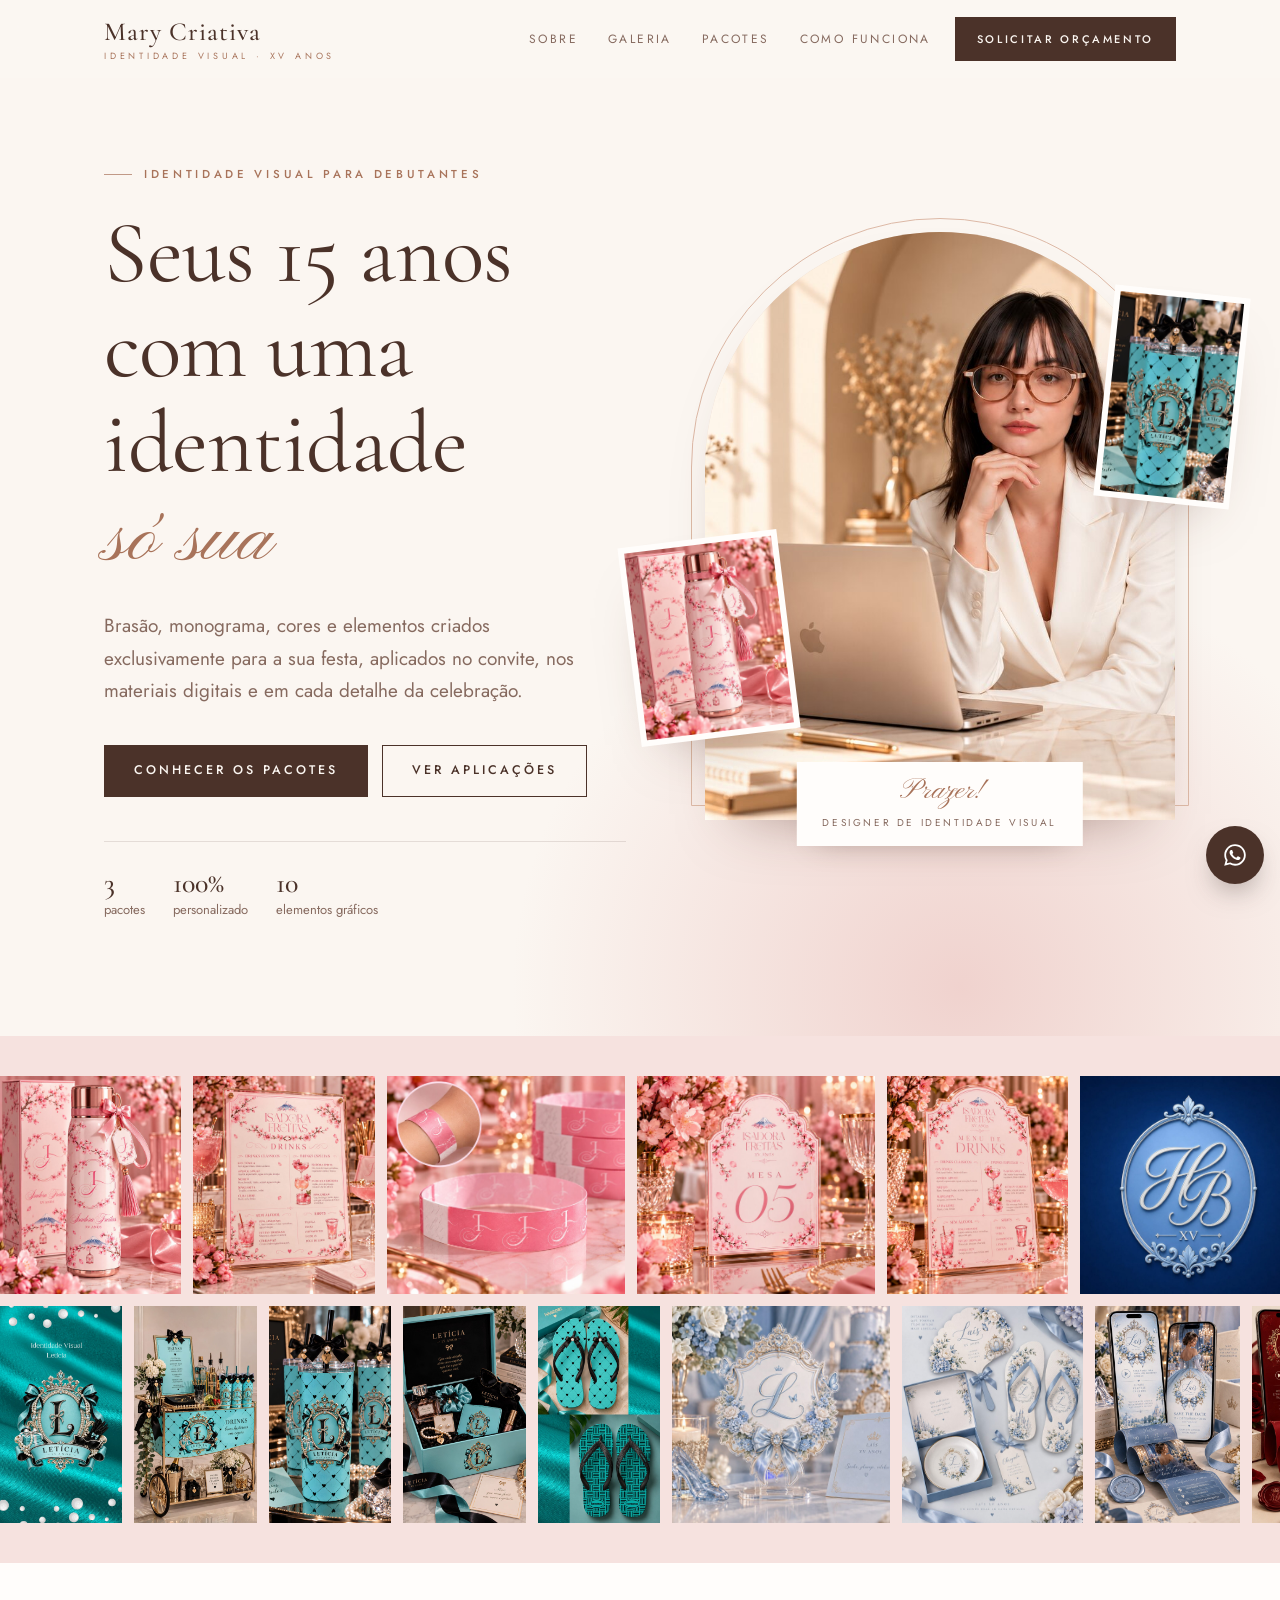
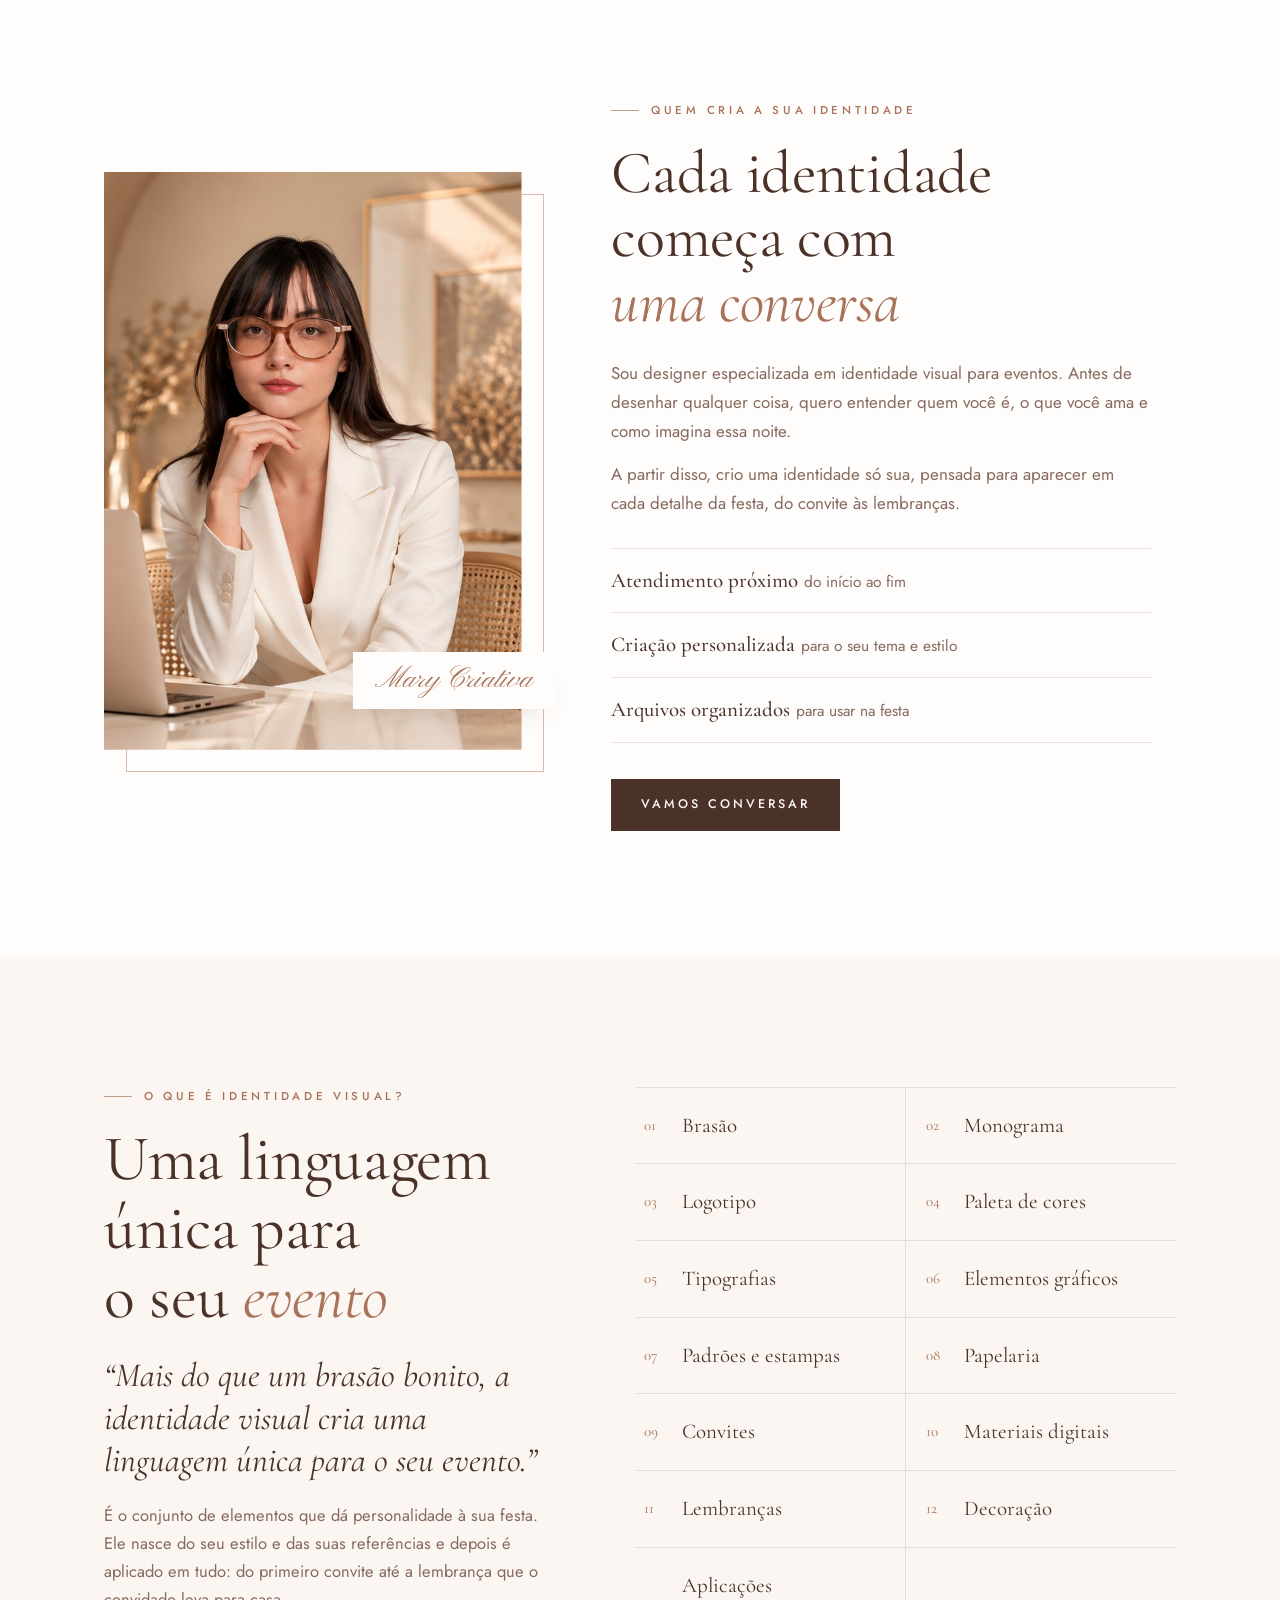
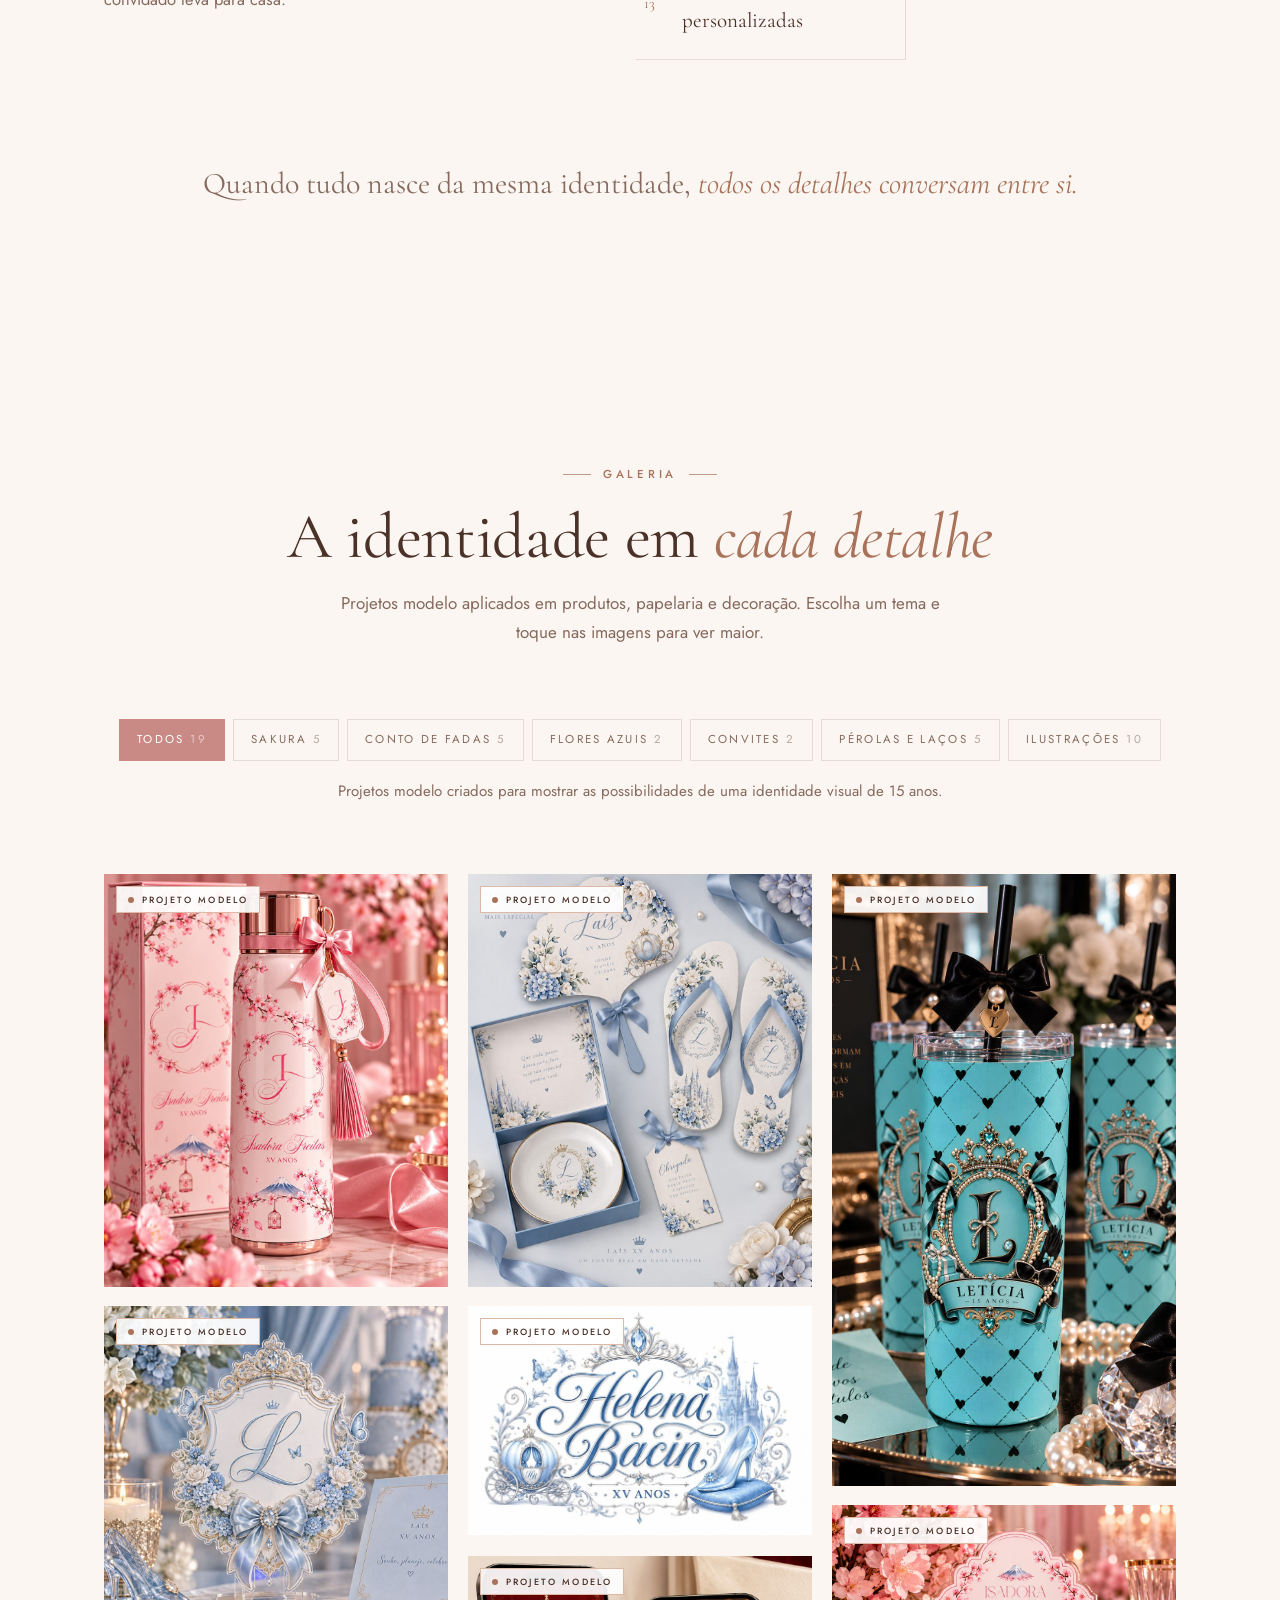
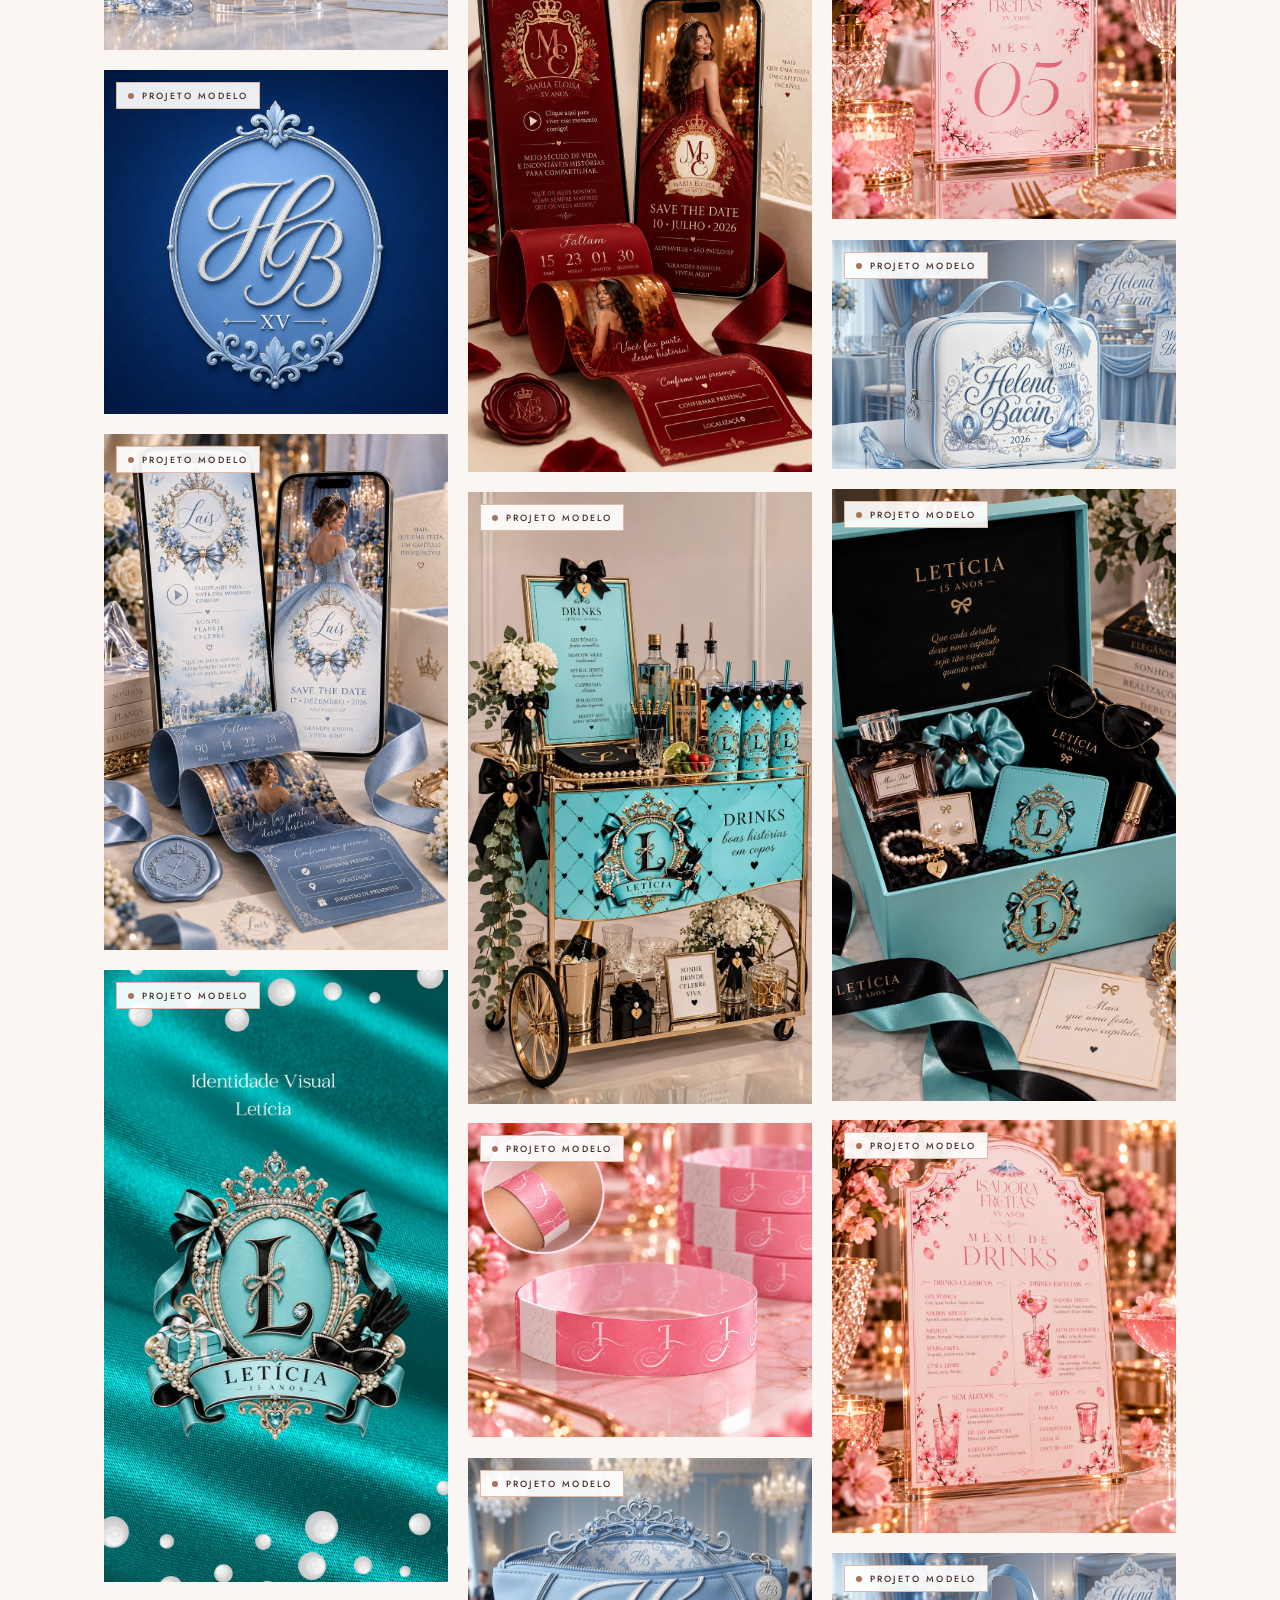
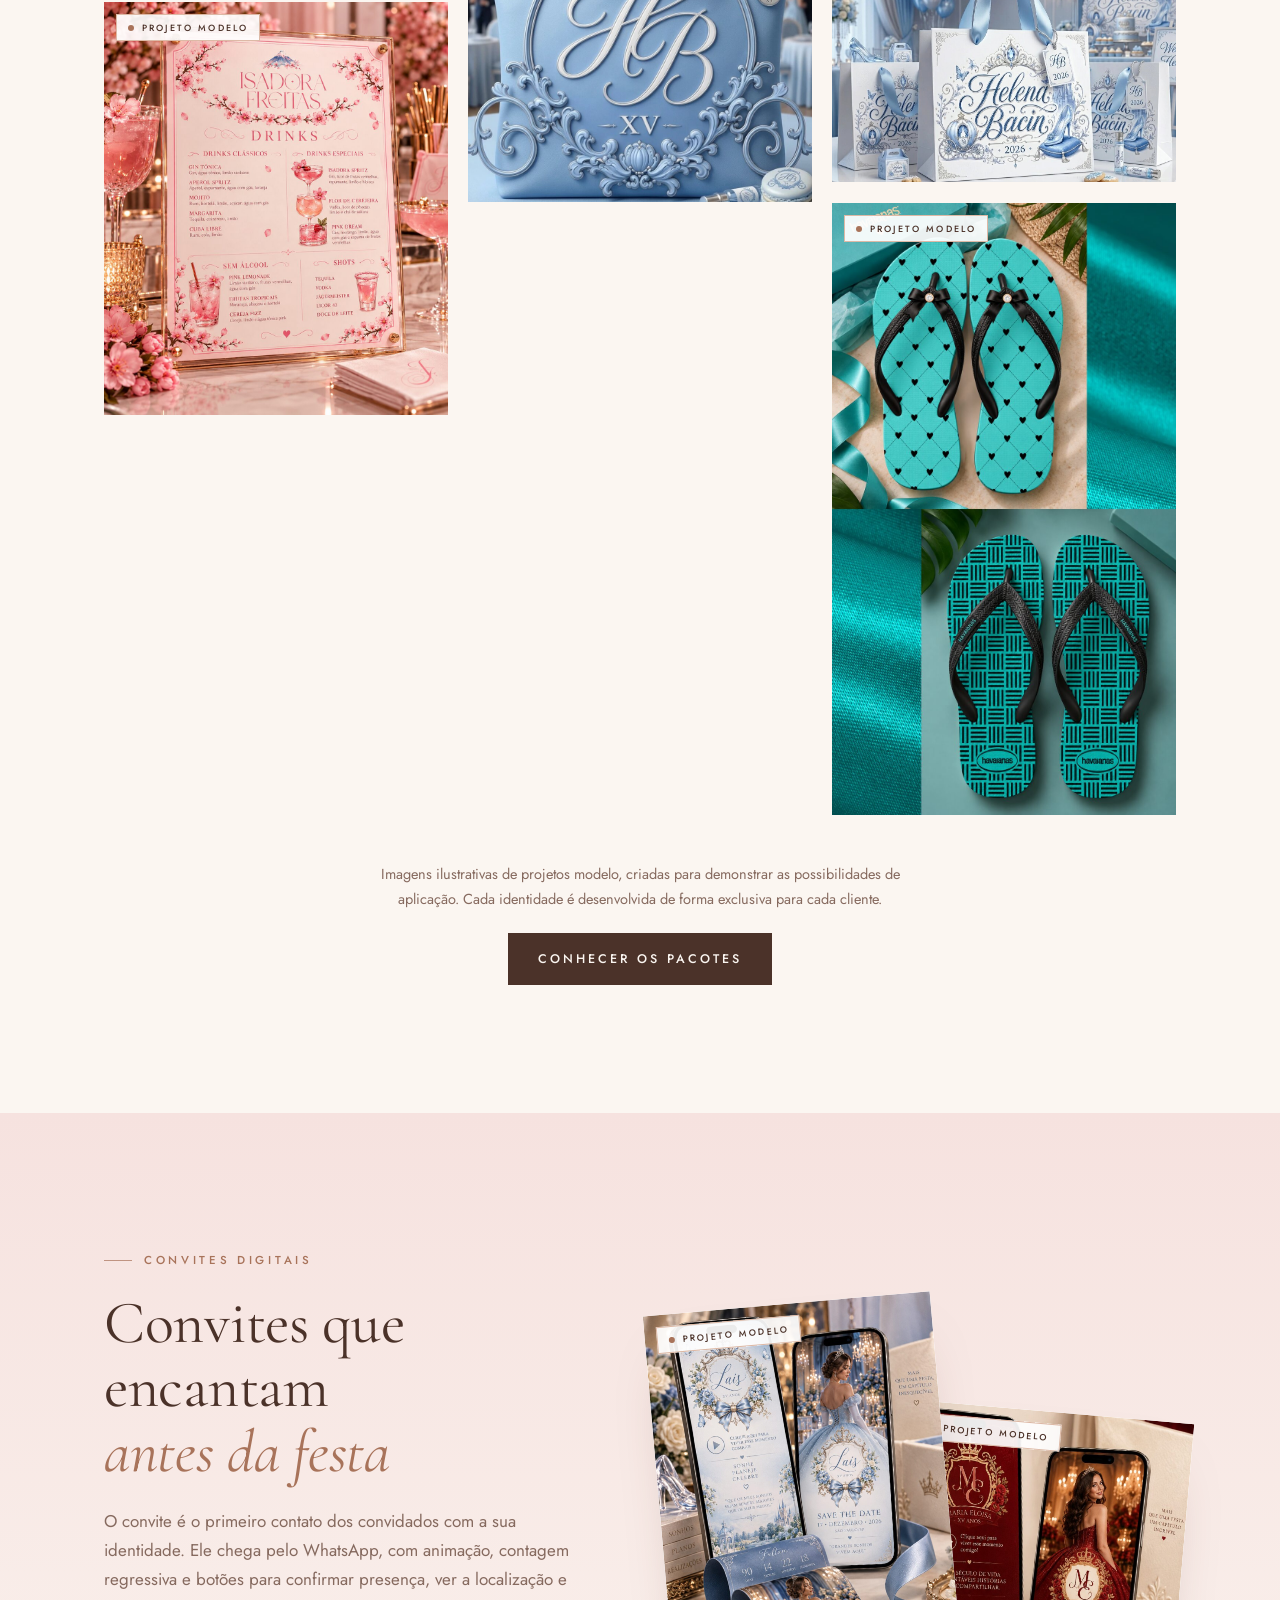
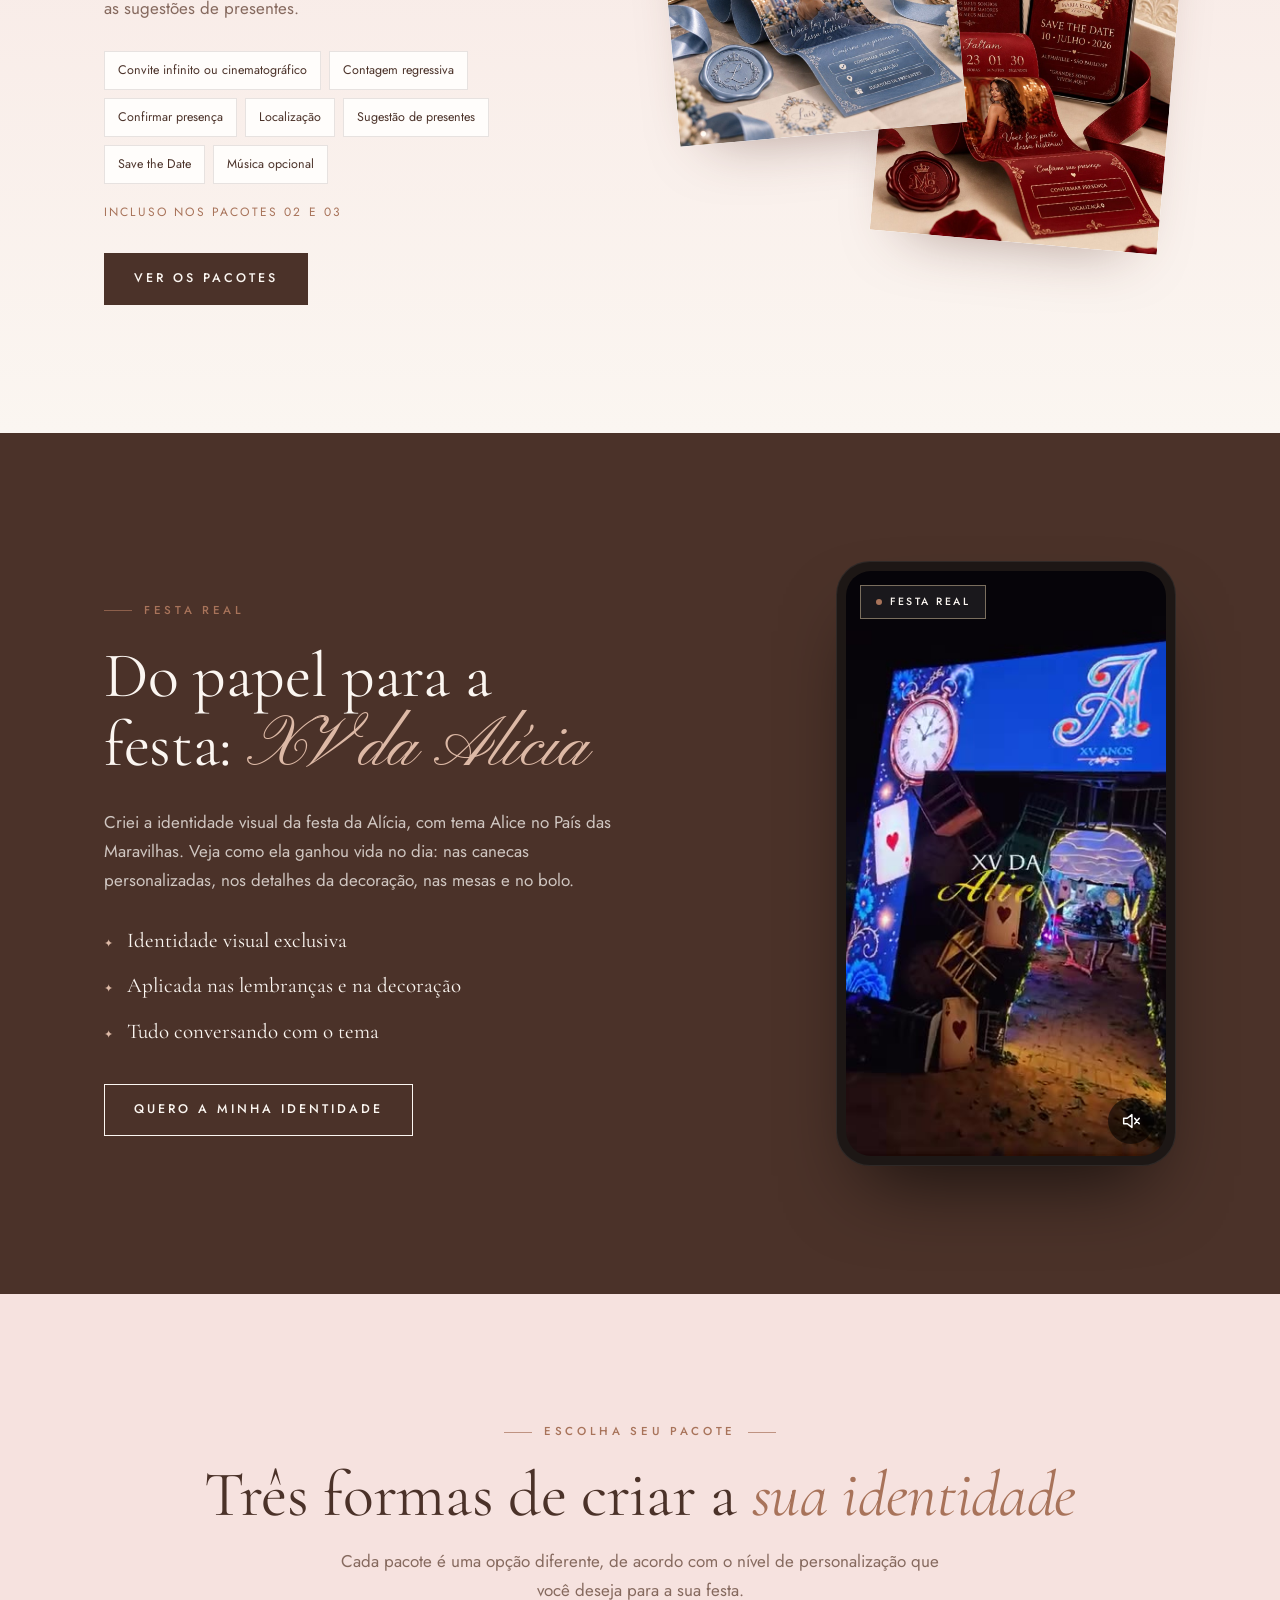
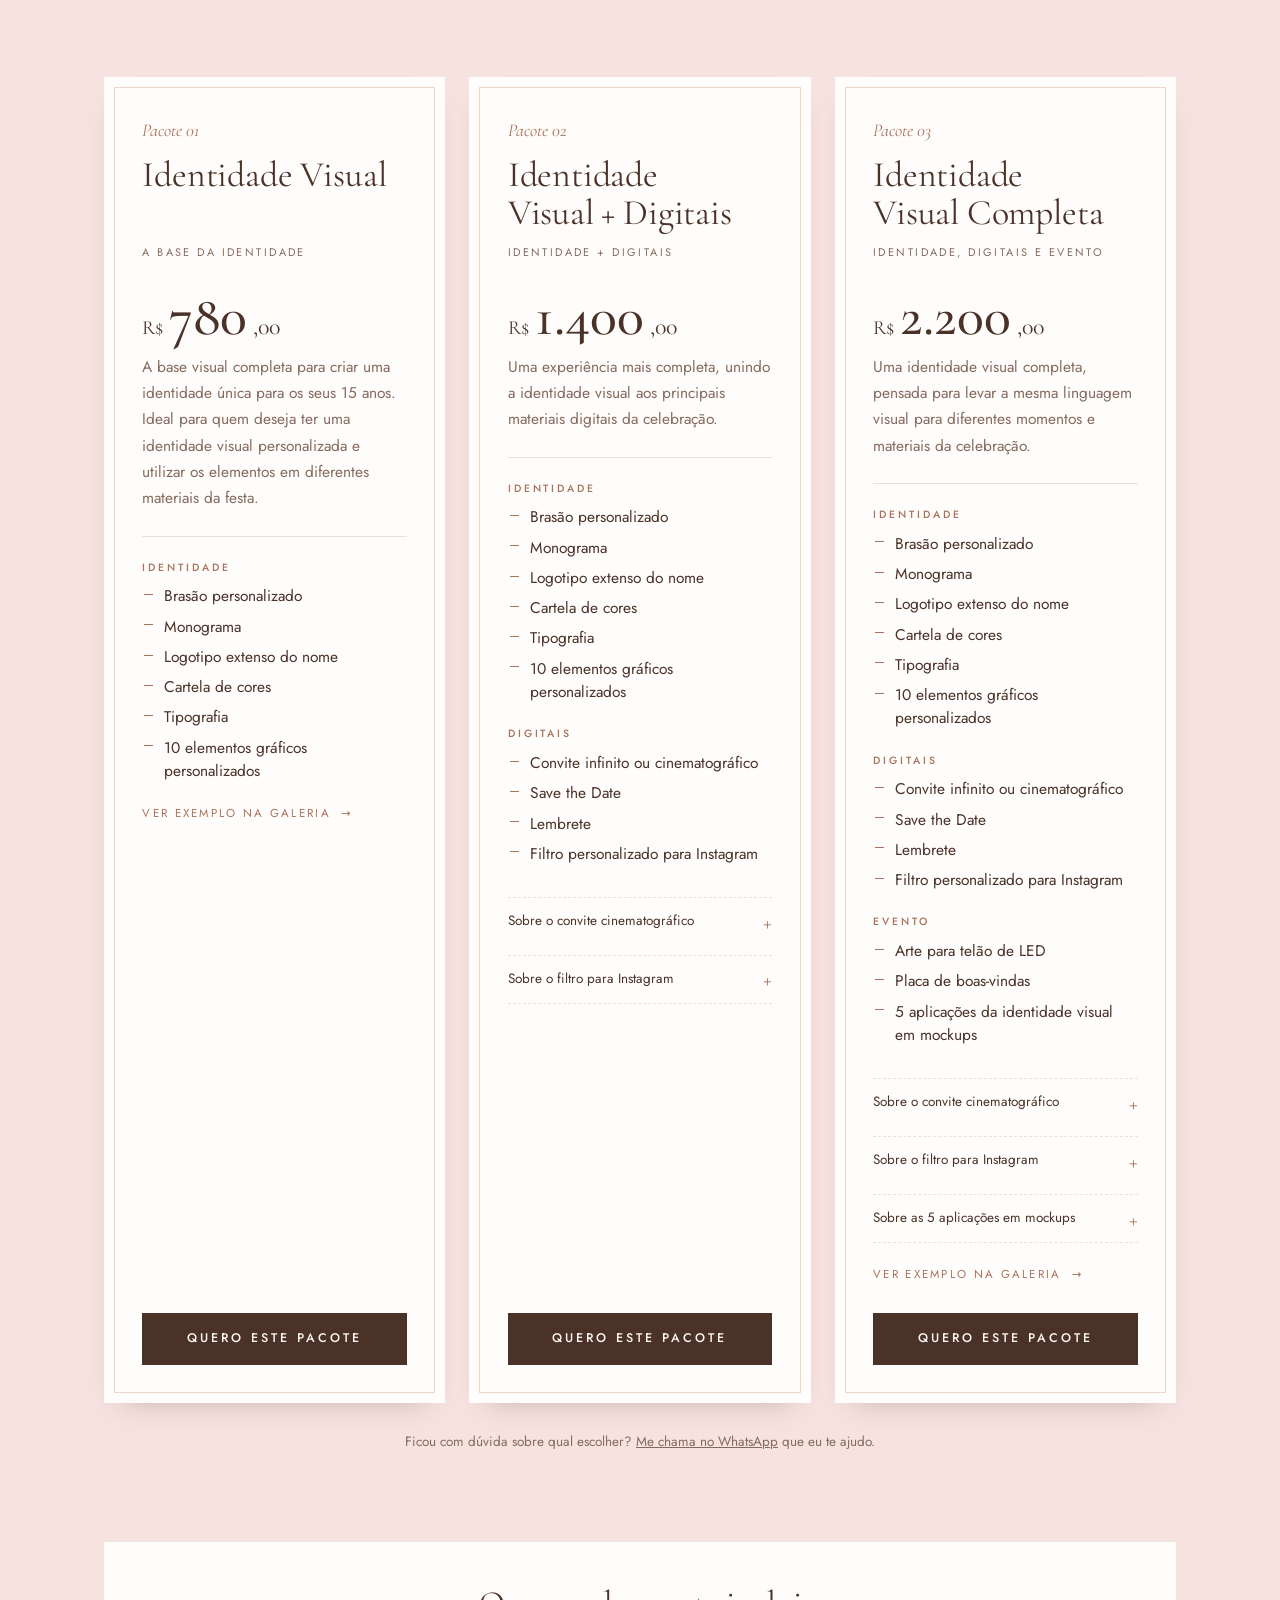
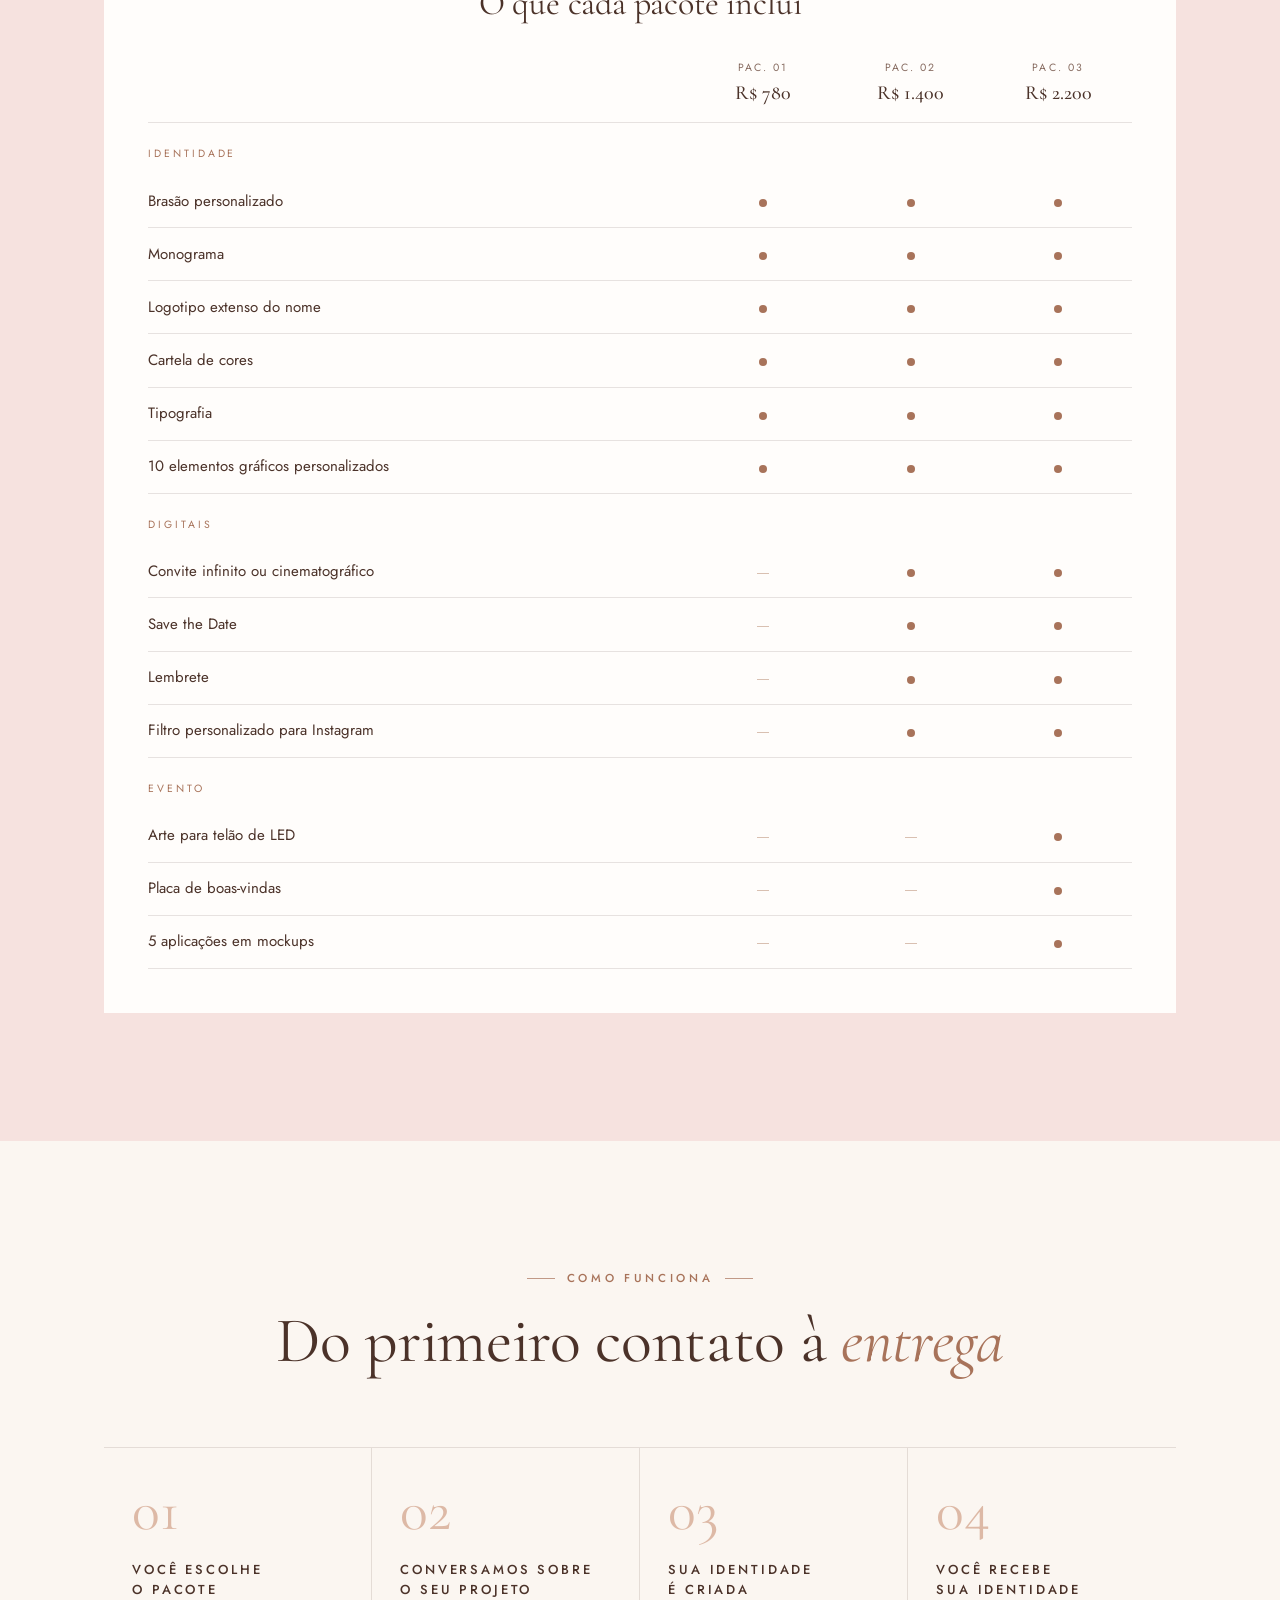
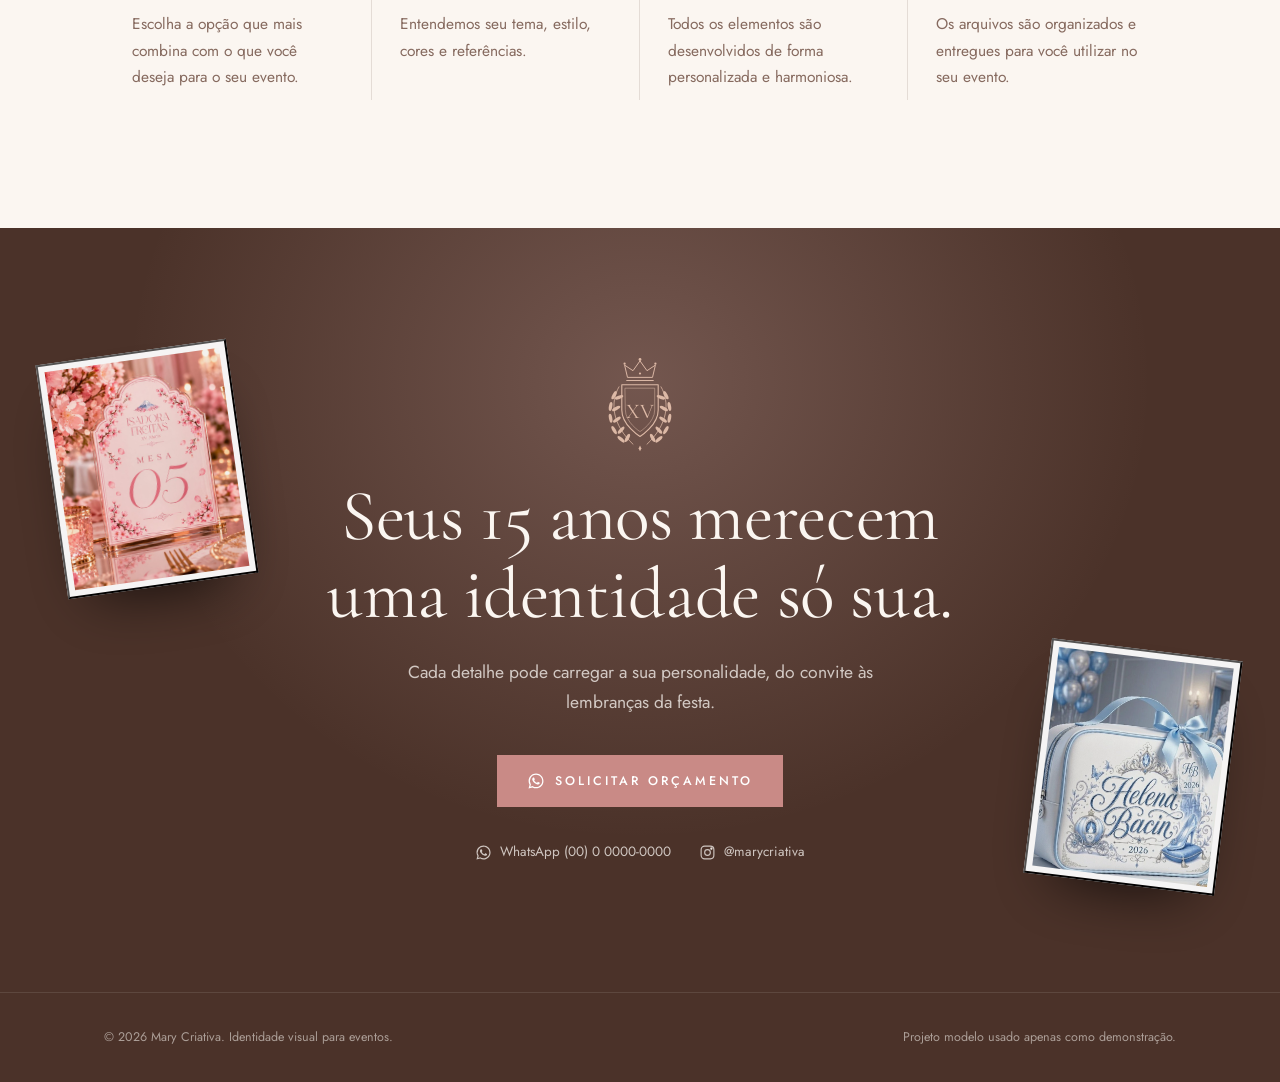
==== commit 1279195a: "Pink and brown palette, invites section, Lais project; remove model board Co-Authored-By: Claude Opu" ====
--- a/identidade-xv/index.html
+++ b/identidade-xv/index.html
@@ -13,22 +13,24 @@
 /* Catálogo editorial: off-white, rosa suave, nude e dourado discreto */
 :root{
   color-scheme: light;
-  --bg:#FBF7F3;
-  --white:#FFFFFF;
-  --blush:#F6E8E4;
-  --nude:#EAD8CC;
-  --nude-2:#DCC3B4;
-  --gold:#B08D57;
-  --gold-soft:#D9C3A0;
-  --ink:#3B2F2C;
-  --ink-soft:#7A6A64;
-  --line:rgba(59,47,44,.12);
+  --bg:#FBF6F1;
+  --white:#FFFDFB;
+  --blush:#F6E2DF;
+  --rose:#EBC3BF;
+  --rose-deep:#C98A86;
+  --nude:#EBD9CD;
+  --nude-2:#D9C0B1;
+  --gold:#A8735A;
+  --gold-soft:#DDB9A6;
+  --ink:#4B3229;
+  --ink-soft:#866A5F;
+  --line:rgba(75,50,41,.13);
   --serif:"Cormorant Garamond", "Iowan Old Style", Georgia, serif;
   --sans:"Jost", "Avenir Next", "Segoe UI", system-ui, sans-serif;
   --script:"Pinyon Script", "Snell Roundhand", cursive;
   --gutter:clamp(16px,5vw,64px);
   --ease:cubic-bezier(.2,.75,.2,1);
-  --shadow:0 30px 60px -36px rgba(91,60,48,.45);
+  --shadow:0 30px 60px -36px rgba(92,52,40,.5);
   --shadow-sm:0 14px 30px -20px rgba(91,60,48,.4);
 }
 *{box-sizing:border-box}
@@ -55,10 +57,10 @@
 /* botoes */
 .btn{display:inline-flex;align-items:center;justify-content:center;gap:10px;min-height:52px;padding:0 30px;font-size:12.5px;font-weight:500;letter-spacing:.24em;text-transform:uppercase;text-decoration:none;border:0;cursor:pointer;transition:background .4s var(--ease),color .4s var(--ease),box-shadow .4s var(--ease),transform .4s var(--ease);text-align:center}
 .btn-dark{background:var(--ink);color:var(--bg)}
-.btn-dark:hover{background:var(--gold)}
+.btn-dark:hover{background:var(--rose-deep)}
 .btn-line{background:transparent;color:var(--ink);box-shadow:inset 0 0 0 1px var(--ink)}
 .btn-line:hover{background:var(--ink);color:var(--bg)}
-.btn-gold{background:var(--gold);color:#fff}
+.btn-gold{background:var(--rose-deep);color:#fff}
 .btn-gold:hover{background:var(--ink)}
 .btn svg{width:18px;height:18px;flex:none}
 
@@ -88,7 +90,7 @@
 
 /* hero */
 .hero{position:relative;overflow:hidden;padding-block:clamp(40px,6vw,84px) clamp(80px,9vw,120px)}
-.hero::before{content:"";position:absolute;inset:auto -10% -40% 40%;height:90%;background:radial-gradient(closest-side,var(--blush),transparent);z-index:-1}
+.hero::before{content:"";position:absolute;inset:auto -10% -40% 40%;height:90%;background:radial-gradient(closest-side,var(--rose),transparent);opacity:.7;z-index:-1}
 .hero .wrap{display:grid;grid-template-columns:1.05fr .95fr;gap:clamp(40px,6vw,90px);align-items:center}
 .hero h1{font-size:clamp(46px,7vw,88px);margin:22px 0 26px}
 .hero h1 .scr{display:block;font-family:var(--script);color:var(--gold);font-size:.92em;line-height:1.1;margin-top:4px}
@@ -119,7 +121,7 @@
 .tag::before{content:"";width:6px;height:6px;border-radius:50%;background:var(--gold)}
 
 /* faixa de fotos em movimento */
-.marq{padding:clamp(24px,3.5vw,40px) 0;overflow:hidden;display:grid;gap:12px;background:var(--white);border-block:1px solid var(--line)}
+.marq{padding:clamp(24px,3.5vw,40px) 0;overflow:hidden;display:grid;gap:12px;background:var(--blush)}
 .marq .row{display:flex;width:max-content;animation:slide 70s linear infinite}
 .marq .row.rev{animation-direction:reverse;animation-duration:85s}
 .marq:hover .row{animation-play-state:paused}
@@ -130,6 +132,7 @@
 
 /* sobre */
 .me{overflow:hidden}
+.me{background:var(--white)}
 .me .wrap{display:grid;grid-template-columns:.85fr 1.15fr;gap:clamp(40px,7vw,110px);align-items:center}
 .me-photo{position:relative;isolation:isolate;max-width:460px;width:100%;justify-self:center}
 .me-photo::before{content:"";position:absolute;inset:22px -22px -22px 22px;border:1px solid var(--gold-soft);z-index:-1}
@@ -157,38 +160,11 @@
 .piece span{font-family:var(--serif);font-size:21px}
 .about .connect{grid-column:1/-1;margin-top:8px;text-align:center;font-family:var(--serif);font-size:clamp(22px,2.6vw,30px);color:var(--ink-soft)}
 
-/* projeto modelo */
-.model{background:var(--white)}
-.model-note{display:flex;align-items:center;justify-content:center;gap:14px;flex-wrap:wrap;margin:-24px auto clamp(40px,5vw,60px);text-align:center;font-size:13.5px;color:var(--ink-soft)}
-.board{display:grid;grid-template-columns:1.1fr 1fr 1fr;grid-template-rows:auto auto;gap:14px}
-.tile{position:relative;background:var(--bg);padding:clamp(22px,3vw,34px);display:flex;flex-direction:column;min-height:240px}
-.tile .lbl{font-size:10.5px;letter-spacing:.28em;text-transform:uppercase;color:var(--ink-soft);display:flex;justify-content:space-between;gap:10px}
-.tile .lbl b{font-weight:500;color:var(--gold)}
-.tile .art{flex:1;display:grid;place-items:center;padding-block:18px}
-.t-crest{grid-row:span 2;background:var(--blush)}
-.t-crest svg{width:min(260px,72%);height:auto;color:var(--gold)}
-.t-mono svg{width:120px;height:120px;color:#D2507A}
-.t-logo .art{text-align:center}
-.t-logo .nm{font-family:var(--script);font-size:clamp(44px,5vw,58px);line-height:1.1;color:#D2507A}
-.t-logo .sub{font-size:10.5px;letter-spacing:.5em;color:var(--gold);margin-top:6px}
-.swatches{display:grid;grid-template-columns:repeat(5,1fr);gap:8px;width:100%}
-.swatches div{display:grid;gap:8px;font-size:10px;letter-spacing:.06em;color:var(--ink-soft);text-align:center}
-.swatches i{display:block;aspect-ratio:1/1.5;border-radius:999px 999px 6px 6px}
-.type .big{font-family:var(--serif);font-size:64px;line-height:1}
-.type .row{display:flex;align-items:baseline;gap:20px;width:100%;justify-content:center}
-.type .row span{font-family:var(--script);font-size:54px;color:#D2507A;line-height:1}
-.type small{display:block;font-size:11px;letter-spacing:.14em;color:var(--ink-soft);text-align:center;margin-top:10px}
-.t-els{grid-column:1/-1}
-.t-els .art{padding-bottom:0}
-.els{display:grid;grid-template-columns:repeat(10,1fr);gap:12px;width:100%}
-.els span{aspect-ratio:1;display:grid;place-items:center;background:var(--white);color:var(--gold)}
-.els svg{width:46%;height:46%}
-
 /* galeria com abas */
 .tabs{display:flex;justify-content:center;flex-wrap:wrap;gap:8px;margin-bottom:18px}
 .tabs button{flex:none;border:0;background:transparent;padding:11px 18px;font-size:11.5px;letter-spacing:.2em;text-transform:uppercase;color:var(--ink-soft);cursor:pointer;box-shadow:inset 0 0 0 1px var(--line);transition:background .35s,color .35s,box-shadow .35s}
 .tabs button:hover{color:var(--ink);box-shadow:inset 0 0 0 1px var(--gold-soft)}
-.tabs button[aria-selected=true]{background:var(--ink);color:var(--bg);box-shadow:none}
+.tabs button[aria-selected=true]{background:var(--rose-deep);color:#fff;box-shadow:none}
 .tabs i{font-style:normal;opacity:.55;margin-left:6px}
 .tab-desc{text-align:center;color:var(--ink-soft);font-size:15px;max-width:640px;margin:0 auto clamp(28px,4vw,44px);min-height:3.4em;transition:opacity .3s}
 .masonry{columns:3;column-gap:clamp(12px,1.6vw,20px);transition:opacity .3s,transform .3s}
@@ -225,6 +201,25 @@
 .lb-prev{left:16px;top:50%;transform:translateY(-50%)}
 .lb-next{right:16px;top:50%;transform:translateY(-50%)}
 .lb-count{position:absolute;top:calc(24px + env(safe-area-inset-top,0px));left:24px;color:#F4EBE6;font-size:12px;letter-spacing:.24em}
+
+/* convites */
+.invites{background:linear-gradient(180deg,var(--blush),var(--bg));overflow:hidden}
+.invites .wrap{display:grid;grid-template-columns:1fr 1.1fr;gap:clamp(40px,7vw,100px);align-items:center}
+.invites h2{font-size:clamp(36px,5vw,60px);margin:20px 0 22px}
+.invites p{color:var(--ink-soft);max-width:520px;font-size:17px}
+.chips{display:flex;flex-wrap:wrap;gap:8px;margin:28px 0 14px}
+.chips span{padding:9px 14px;background:var(--white);font-size:12.5px;color:var(--ink);box-shadow:inset 0 0 0 1px var(--line)}
+.invites .inv-note{font-size:12px;letter-spacing:.18em;text-transform:uppercase;color:var(--gold);margin:18px 0 30px}
+.inv-stage{position:relative;aspect-ratio:1/1.05;max-width:560px;width:100%;justify-self:center}
+.inv{position:absolute;width:56%;aspect-ratio:2/3;padding:0;border:0;background:#fff;box-shadow:var(--shadow);cursor:zoom-in;overflow:hidden;transition:transform .8s var(--ease),box-shadow .8s var(--ease)}
+.inv img{width:100%;height:100%;object-fit:cover;display:block}
+.inv .tag{position:absolute;left:12px;top:12px;padding:6px 12px;font-size:9px}
+.inv.i1{left:0;top:0;rotate:-5deg;z-index:2}
+.inv.i2{right:0;bottom:0;rotate:5deg}
+.inv:hover{transform:translateY(-12px) scale(1.03);z-index:3;box-shadow:0 40px 70px -30px rgba(92,52,40,.6)}
+.anim .inv-stage .inv{opacity:0;translate:0 40px;transition:opacity 1.2s var(--ease),translate 1.4s var(--ease),transform .8s var(--ease)}
+.anim .inv-stage.in .inv{opacity:1;translate:0 0}
+.anim .inv-stage.in .i2{transition-delay:.2s}
 
 /* festa real */
 .real{background:var(--ink);color:var(--bg);overflow:hidden}
@@ -305,7 +300,7 @@
 
 /* final */
 .final{position:relative;overflow:hidden;background:var(--ink);color:var(--bg);text-align:center}
-.final::before{content:"";position:absolute;inset:-40% 10% auto;height:120%;background:radial-gradient(closest-side,rgba(176,141,87,.28),transparent);pointer-events:none}
+.final::before{content:"";position:absolute;inset:-40% 10% auto;height:120%;background:radial-gradient(closest-side,rgba(235,195,191,.25),transparent);pointer-events:none}
 .final .wrap{position:relative;z-index:1;display:grid;justify-items:center;gap:24px}
 .final .ff{position:absolute;width:clamp(150px,15vw,220px);padding:6px;background:#fff;box-shadow:0 30px 60px -30px rgba(0,0,0,.8);animation:bob 8s ease-in-out infinite;opacity:.95}
 .final .ff img{display:block;width:100%;aspect-ratio:4/5;object-fit:cover}
@@ -325,7 +320,7 @@
 .footer .wrap{display:flex;flex-wrap:wrap;justify-content:space-between;gap:12px}
 
 .wa{position:fixed;right:max(16px,env(safe-area-inset-right,0px));bottom:max(16px,env(safe-area-inset-bottom,0px));z-index:40;width:58px;height:58px;border-radius:50%;background:var(--ink);color:#fff;display:grid;place-items:center;box-shadow:0 14px 30px -12px rgba(59,47,44,.6);transition:transform .35s var(--ease),background .35s}
-.wa:hover{transform:scale(1.06);background:var(--gold)}
+.wa:hover{transform:scale(1.06);background:var(--rose-deep)}
 .wa svg{width:26px;height:26px}
 
 /* aparecer ao rolar */
@@ -341,10 +336,6 @@
 @media (max-width:1080px){
   .nav{display:none}
   .menu-btn{display:grid}
-  .board{grid-template-columns:1fr 1fr}
-  .t-crest{grid-row:auto;grid-column:span 2}
-  .t-els{grid-column:span 2}
-  .els{grid-template-columns:repeat(5,1fr)}
 }
 @media (max-width:940px){
   .hero .wrap{grid-template-columns:1fr}
@@ -358,6 +349,8 @@
   .step:nth-child(-n+2){border-bottom:1px solid var(--line);padding-bottom:30px}
   .masonry{columns:2}
   .me .wrap{grid-template-columns:1fr}
+  .invites .wrap{grid-template-columns:1fr}
+  .inv-stage{max-width:440px}
   .me-photo{max-width:400px}
   .portrait{width:min(400px,80%)}
   .final .ff{display:none}
@@ -371,10 +364,6 @@
   .pieces{grid-template-columns:1fr}
   .piece:nth-child(odd){border-right:0;padding-right:8px}
   .piece:nth-child(even){padding-left:8px}
-  .board{grid-template-columns:1fr}
-  .t-crest,.t-els{grid-column:auto}
-  .tile{min-height:0}
-  .els{grid-template-columns:repeat(5,1fr);gap:6px}
   .masonry{column-gap:10px}
   .gi{margin-bottom:10px}
   .gi .tag{left:8px;top:8px;font-size:8px;padding:5px 8px;letter-spacing:.14em}
@@ -440,9 +429,10 @@
     <a href="#sobre">Sobre <span>01</span></a>
     <a href="#identidade">Identidade visual <span>02</span></a>
     <a href="#aplicacoes">Galeria <span>03</span></a>
-    <a href="#festa-real">Festa real <span>04</span></a>
-    <a href="#pacotes">Pacotes <span>05</span></a>
-    <a href="#como-funciona">Como funciona <span>06</span></a>
+    <a href="#convites">Convites <span>04</span></a>
+    <a href="#festa-real">Festa real <span>05</span></a>
+    <a href="#pacotes">Pacotes <span>06</span></a>
+    <a href="#como-funciona">Como funciona <span>07</span></a>
     <a class="btn btn-dark js-wa" href="#" data-msg="Oi! Vi o site e quero solicitar um orçamento de Identidade Visual para os meus 15 anos.">Solicitar orçamento</a>
     <p class="note">Identidade visual personalizada para debutantes, do convite às lembranças da festa.</p>
   </div>
@@ -510,18 +500,6 @@
   </div>
 </section>
 
-<section class="sec model" id="projeto-modelo">
-  <div class="wrap">
-    <div class="head rv">
-      <span class="eyebrow both">Projeto modelo</span>
-      <h2>Veja como sua identidade pode <em class="it">ganhar vida</em></h2>
-      <p>Para você visualizar melhor o resultado, apresentamos um projeto modelo de Identidade Visual aplicado em diferentes materiais para uma festa de 15 anos.</p>
-    </div>
-    <p class="model-note rv"><span class="tag">Projeto modelo</span><span>O nome usado aqui serve apenas como exemplo. A sua identidade é criada do zero, com o seu nome e o seu estilo.</span></p>
-    <div class="board" id="board"></div>
-  </div>
-</section>
-
 <section class="sec" id="aplicacoes">
   <div class="wrap">
     <div class="head rv">
@@ -535,6 +513,23 @@
     <div class="gallery-foot rv">
       <p>Imagens ilustrativas de projetos modelo, criadas para demonstrar as possibilidades de aplicação. Cada identidade é desenvolvida de forma exclusiva para cada cliente.</p>
       <a class="btn btn-dark" href="#pacotes">Conhecer os pacotes</a>
+    </div>
+  </div>
+</section>
+
+<section class="sec invites" id="convites">
+  <div class="wrap">
+    <div class="rv">
+      <span class="eyebrow">Convites digitais</span>
+      <h2>Convites que encantam <em class="it">antes da festa</em></h2>
+      <p>O convite é o primeiro contato dos convidados com a sua identidade. Ele chega pelo WhatsApp, com animação, contagem regressiva e botões para confirmar presença, ver a localização e as sugestões de presentes.</p>
+      <div class="chips"><span>Convite infinito ou cinematográfico</span><span>Contagem regressiva</span><span>Confirmar presença</span><span>Localização</span><span>Sugestão de presentes</span><span>Save the Date</span><span>Música opcional</span></div>
+      <p class="inv-note">Incluso nos Pacotes 02 e 03</p>
+      <a class="btn btn-dark" href="#pacotes">Ver os pacotes</a>
+    </div>
+    <div class="inv-stage rv">
+      <button class="inv i1" type="button" data-lb="convites" data-i="0" aria-label="Ampliar convite azul"><img src="img/convites/convite-lais.jpg" alt="Convite digital azul com save the date e contagem regressiva" loading="lazy"><span class="tag">Projeto modelo</span></button>
+      <button class="inv i2" type="button" data-lb="convites" data-i="1" aria-label="Ampliar convite vermelho"><img src="img/convites/convite-maria-eloisa.jpg" alt="Convite digital vermelho com save the date e confirmação de presença" loading="lazy"><span class="tag">Projeto modelo</span></button>
     </div>
   </div>
 </section>
@@ -722,6 +717,8 @@
   { id: "todos", nome: "Todos", desc: "Projetos modelo criados para mostrar as possibilidades de uma identidade visual de 15 anos." },
   { id: "isadora", nome: "Sakura", desc: "Flores de cerejeira, pink e rosé gold. Projeto modelo aplicado em garrafa, menus, placa de mesa e pulseira." },
   { id: "helena", nome: "Conto de fadas", desc: "Azul e prata, com carruagem, tiara e sapatinho de cristal. Exemplo do Pacote 01: monograma e logotipo, com ideias de aplicação." },
+  { id: "lais", nome: "Flores azuis", desc: "Azul, branco e flores, com coroa e laços. Projeto modelo com convite, topo com monograma, leque, chinelos e lembrança." },
+  { id: "convites", nome: "Convites", desc: "Convites digitais com save the date, contagem regressiva e botões para confirmar presença e ver a localização." },
   { id: "leticia", nome: "Pérolas e laços", desc: "Turquesa, preto e pérolas. Exemplo do Pacote 03: brasão e aplicações em mockups." },
   { id: "ilustracoes", nome: "Ilustrações", desc: "Desenhos de outras aplicações possíveis para a sua identidade: convite digital, papelaria, embalagens e mais." }
 ];
@@ -741,6 +738,10 @@
   { p: "leticia", src: "img/projeto-leticia/copo.jpg", r: 9 / 16, nome: "Copo personalizado", texto: "Estampa de corações e brasão aplicado" },
   { p: "leticia", src: "img/projeto-leticia/caixa-presente.jpg", r: 9 / 16, nome: "Caixa de presente", texto: "Caixa, cartão e fita com o nome" },
   { p: "leticia", src: "img/projeto-leticia/chinelos.jpg", r: 9 / 16, nome: "Chinelos", texto: "Estampas criadas com a identidade" },
+  { p: "lais", src: "img/projeto-lais/topo-monograma.jpg", r: 1, nome: "Topo com monograma", texto: "Monograma com coroa, flores e laço em acrílico" },
+  { p: "lais", src: "img/projeto-lais/kit-lembrancas.jpg", r: 1145 / 1374, nome: "Kit de lembranças", texto: "Leque, chinelos, caixa com prato e tag de agradecimento" },
+  { p: "convites", src: "img/convites/convite-lais.jpg", r: 2 / 3, nome: "Convite digital azul", texto: "Save the date, contagem regressiva e confirmação de presença" },
+  { p: "convites", src: "img/convites/convite-maria-eloisa.jpg", r: 2 / 3, nome: "Convite digital vermelho", texto: "Brasão com rosas, save the date e botões interativos" },
   { p: "ilustracoes", scene: "convite", r: 1.6, nome: "Convite digital", texto: "Convite cinematográfico com botões interativos" },
   { p: "ilustracoes", scene: "boas-vindas", r: .8, nome: "Placa de boas-vindas", texto: "A primeira peça que os convidados veem" },
   { p: "ilustracoes", scene: "necessaire", r: .8, nome: "Necessaire", texto: "Brasão aplicado em dourado" },
@@ -781,7 +782,7 @@
 
   /* ---------- desenhos do projeto modelo ---------- */
   const C = { cream: "#FBF4EF", blush: "#F2DCD8", rose: "#D7A2A6", deep: "#A8636B", nude: "#E7D2C4", gold: "url(#g-gold)", goldS: "#B08D57" };
-  const N = MODELO.nome, FULL = MODELO.nome + " " + MODELO.sobrenome;
+  const N = MODELO.nome;
   const crest = (x, y, w, color) => `<use href="#crest" x="${x}" y="${y}" width="${w}" height="${w * 7 / 6}" style="color:${color || C.goldS}"/>`;
   const mono = (x, y, w, color) => `<use href="#mono" x="${x}" y="${y}" width="${w}" height="${w}" style="color:${color || C.goldS}"/>`;
   const shadow = (cx, cy, rx) => `<ellipse cx="${cx}" cy="${cy}" rx="${rx}" ry="${rx * .09}" fill="#5B3C30" opacity=".12"/>`;
@@ -980,35 +981,12 @@
   /* o que e */
   $("pieces").innerHTML = ELEMENTOS.map((t, i) => `<div class="piece rv" style="--d:${(i % 2) * .06}s"><i>${String(i + 1).padStart(2, "0")}</i><span>${t}</span></div>`).join("");
 
-  /* quadro do projeto modelo */
-  const EL = {
-    coroa: '<path d="M4 18h16M5 18 3.5 8l5 4L12 5l3.5 7 5-4L19 18"/>',
-    laco: '<path d="M12 12C9 7 4 6 4 9.5S9 14 12 12Zm0 0c3-5 8-6 8-2.5S15 14 12 12Zm0 0-3 8m3-8 3 8"/>',
-    borboleta: '<path d="M12 7v12M12 9C9 3 3 4 4 9s6 4 8 3m0-3c3-6 9-5 8 0s-6 4-8 3m0 0c-2 2-6 4-6 7 3 0 5-3 6-5m0-2c2 2 6 4 6 7-3 0-5-3-6-5"/>',
-    flor: '<circle cx="12" cy="12" r="2.4"/><path d="M12 9.6C10 5 14 5 12 9.6Zm2.3 1.7c4.6-2 4.6 2 0 0Zm-.9 2.7c2.4 4.4-1.4 4.4 0 0Zm-2.8 0c-2.4 4.4 1.4 4.4 0 0Zm-.9-2.7c-4.6-2-4.6 2 0 0Z"/>',
-    coracao: '<path d="M12 20s-7-4.6-7-10a4 4 0 0 1 7-2.6A4 4 0 0 1 19 10c0 5.4-7 10-7 10Z"/>',
-    brilho: '<path d="M12 3c.6 5 3 8 8 9-5 1-7.4 4-8 9-.6-5-3-8-8-9 5-1 7.4-4 8-9Z"/>',
-    perolas: '<path d="M3 8c3 6 15 6 18 0"/><circle cx="5" cy="10.6" r="1.4"/><circle cx="8.5" cy="12.6" r="1.4"/><circle cx="12" cy="13.3" r="1.4"/><circle cx="15.5" cy="12.6" r="1.4"/><circle cx="19" cy="10.6" r="1.4"/>',
-    ramo: '<path d="M6 20C8 12 12 7 19 4"/><path d="M9 14c-3-1-4-3-4-5 3 0 4 2 4 5Zm3-4c-1-3 0-5 2-6 1 3 0 5-2 6Zm-1 6c3 1 6 0 7-2-3-1-5 0-7 2Z"/>',
-    estrela: '<path d="m12 3 2.6 5.6 6 .7-4.5 4.1 1.2 6L12 16.4 6.7 19.4l1.2-6L3.4 9.3l6-.7Z"/>',
-    rosa: '<path d="M12 21v-7M12 14c-4 0-6-3-6-6 2 1 3 1 4 0 1 1 3 1 4 0 1 1 2 1 4 0 0 3-2 6-6 6Z"/><path d="M10 8c0-2 1-4 2-5 1 1 2 3 2 5"/><path d="M12 17c2-1 4-1 5 0"/>'
-  };
-  const ic = k => `<svg viewBox="0 0 24 24" fill="none" stroke="currentColor" stroke-width="1.2" stroke-linecap="round" stroke-linejoin="round" aria-hidden="true">${EL[k]}</svg>`;
-  const CORES = [["#FBE3EA", "Blush"], ["#F4A9C0", "Sakura"], ["#DE5A82", "Pink"], ["#7D93CF", "Azul Fuji"], ["#C8927A", "Rosé gold"]];
-  $("board").innerHTML = `
-    <div class="tile t-crest rv"><span class="lbl">Brasão <b>01</b></span><div class="art"><svg viewBox="0 0 120 140" role="img" aria-label="Brasão do projeto modelo"><use href="#crest"/></svg></div></div>
-    <div class="tile t-mono rv" style="--d:.06s"><span class="lbl">Monograma <b>02</b></span><div class="art"><svg viewBox="0 0 100 100" role="img" aria-label="Monograma do projeto modelo"><use href="#mono"/></svg></div></div>
-    <div class="tile t-logo rv" style="--d:.12s"><span class="lbl">Logotipo <b>03</b></span><div class="art"><div><div class="nm">${FULL}</div><div class="sub">XV ANOS</div></div></div></div>
-    <div class="tile rv"><span class="lbl">Cartela de cores <b>04</b></span><div class="art"><div class="swatches">${CORES.map(([c, n]) => `<div><i style="background:${c}"></i>${n}</div>`).join("")}</div></div></div>
-    <div class="tile type rv" style="--d:.06s"><span class="lbl">Tipografia <b>05</b></span><div class="art"><div><div class="row"><span class="big">Aa</span><span>Aa</span></div><small>Cormorant · Pinyon Script</small></div></div></div>
-    <div class="tile t-els rv" style="--d:.12s"><span class="lbl">10 elementos gráficos <b>06</b></span><div class="art"><div class="els">${Object.keys(EL).map(k => `<span>${ic(k)}</span>`).join("")}</div></div></div>`;
-
   /* galeria com abas */
   const byP = id => GALERIA.filter(g => g.p === id);
   const LISTS = {};
   PROJETOS.forEach(pr => {
     if (pr.id !== "todos") { LISTS[pr.id] = byP(pr.id); return; }
-    const grupos = ["isadora", "helena", "leticia"].map(byP), mix = [];
+    const grupos = ["isadora", "lais", "helena", "convites", "leticia"].map(byP), mix = [];
     for (let i = 0; i < Math.max(...grupos.map(g => g.length)); i++) grupos.forEach(g => g[i] && mix.push(g[i]));
     LISTS.todos = mix;
   });
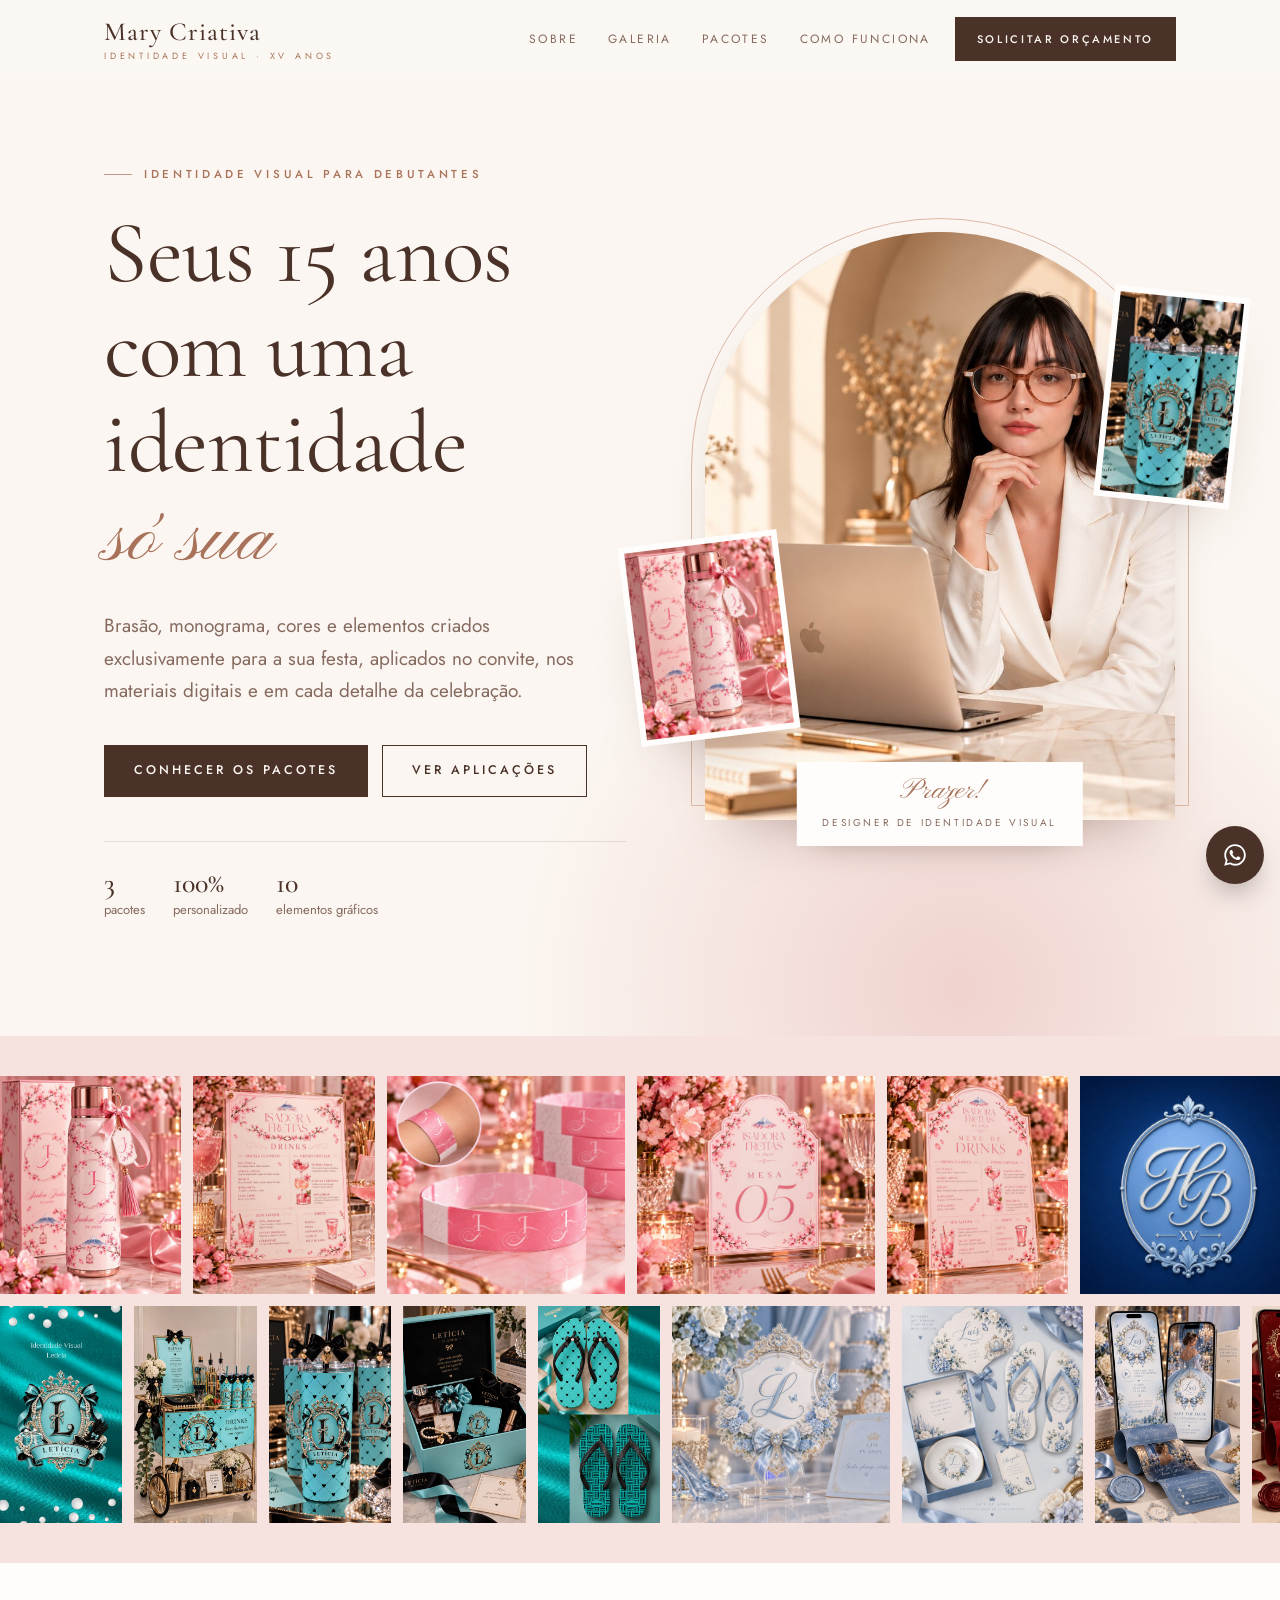
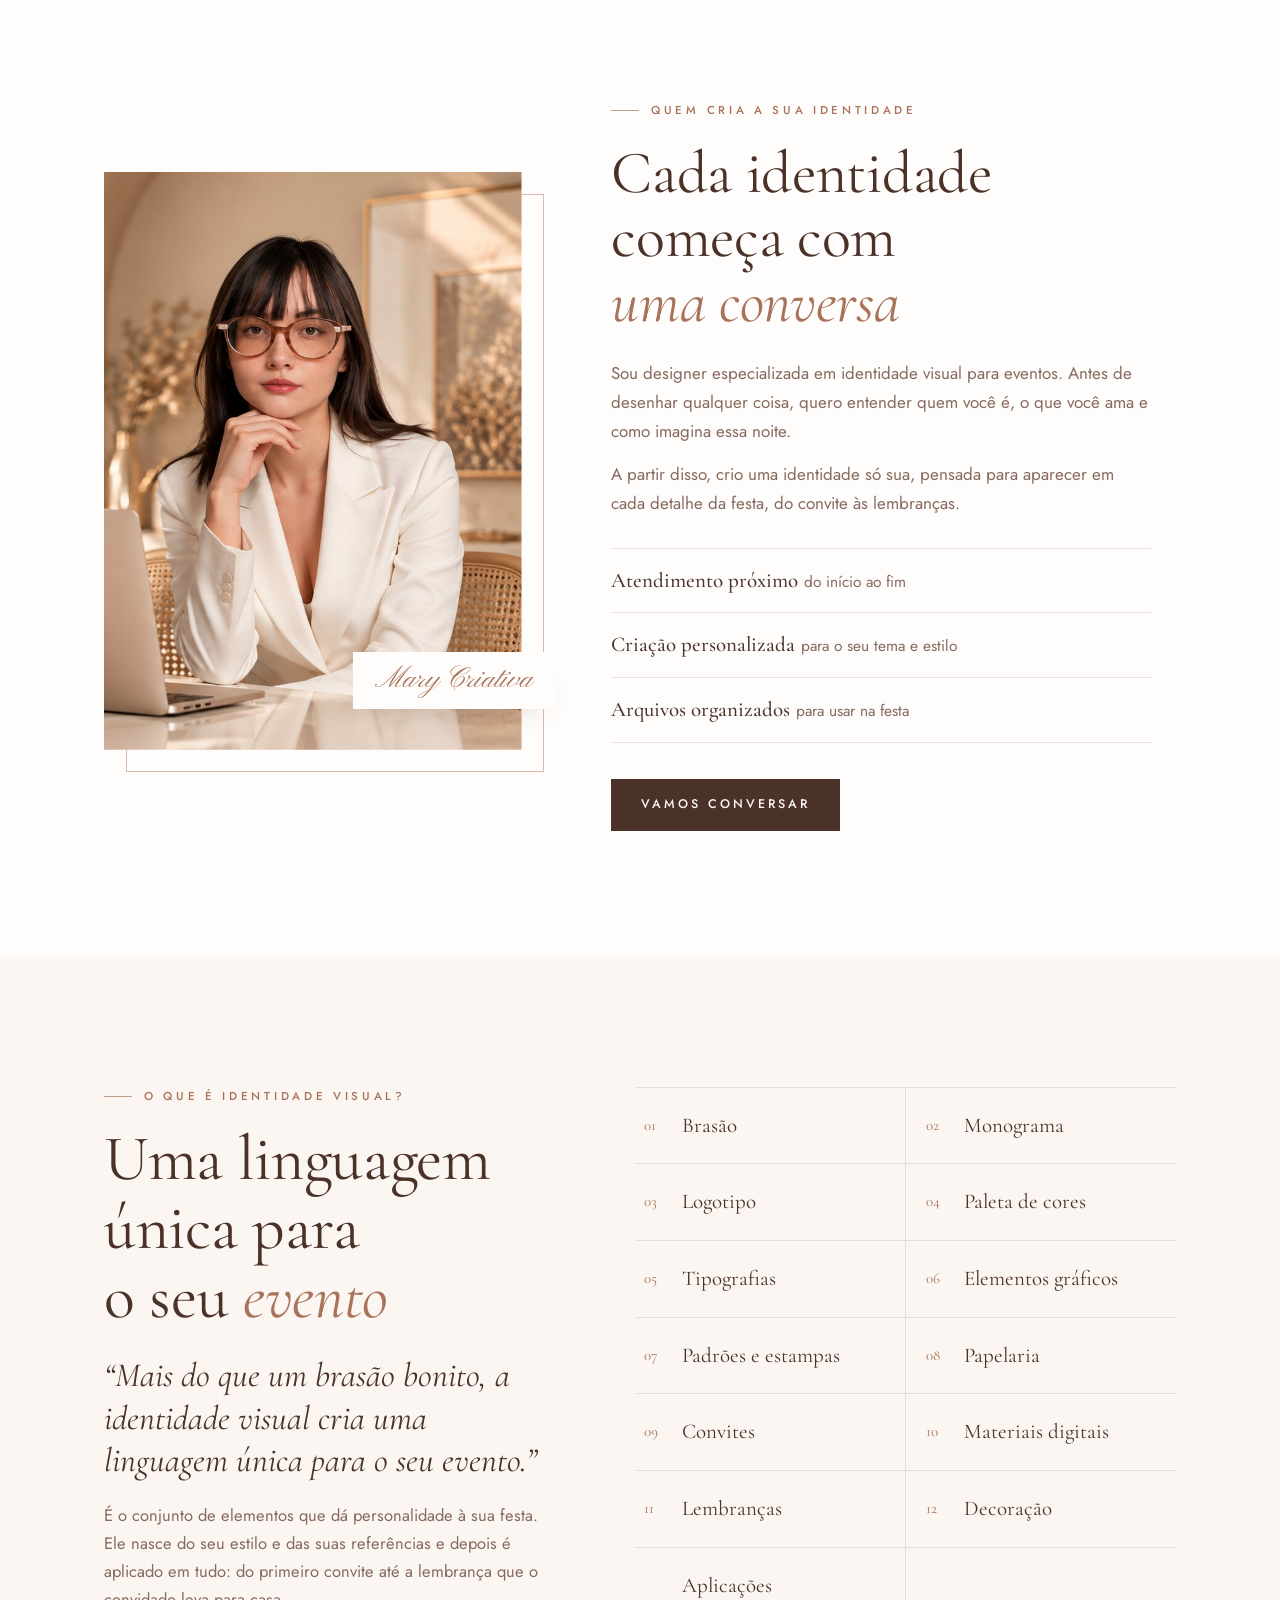
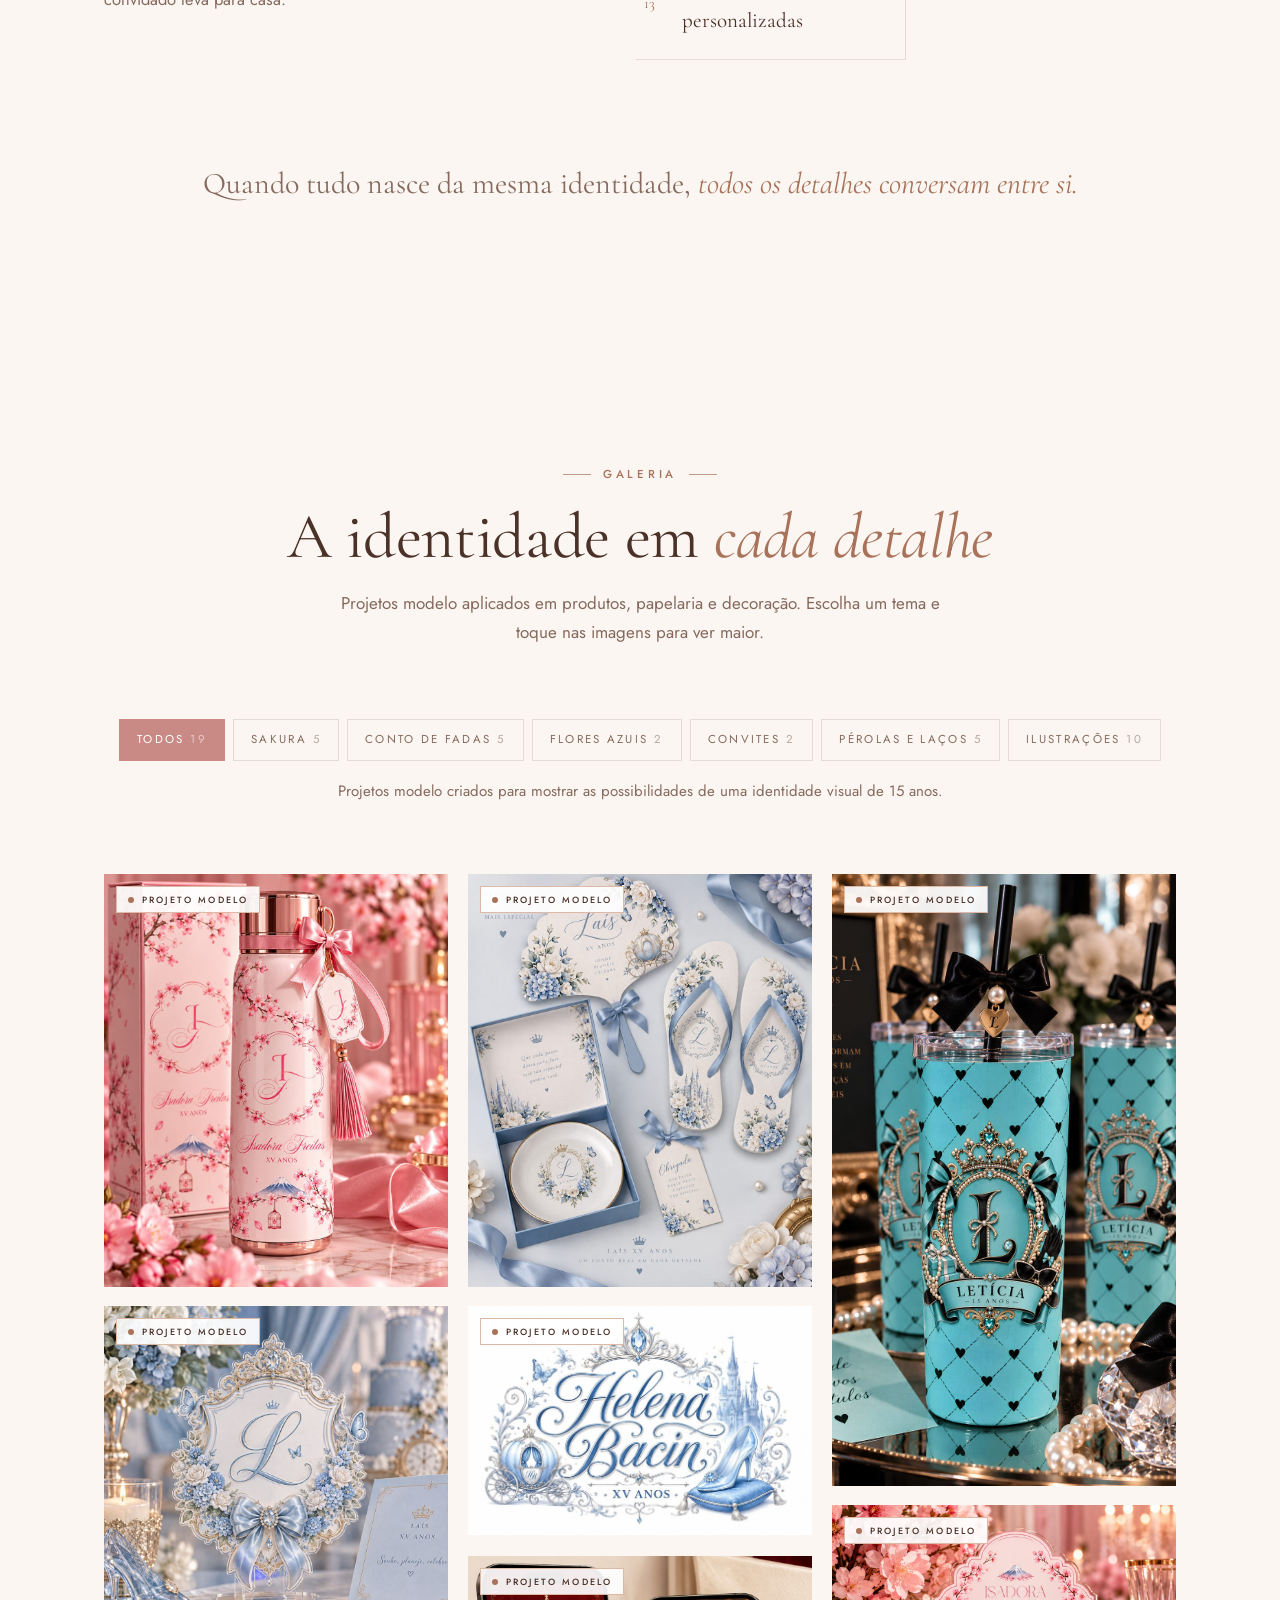
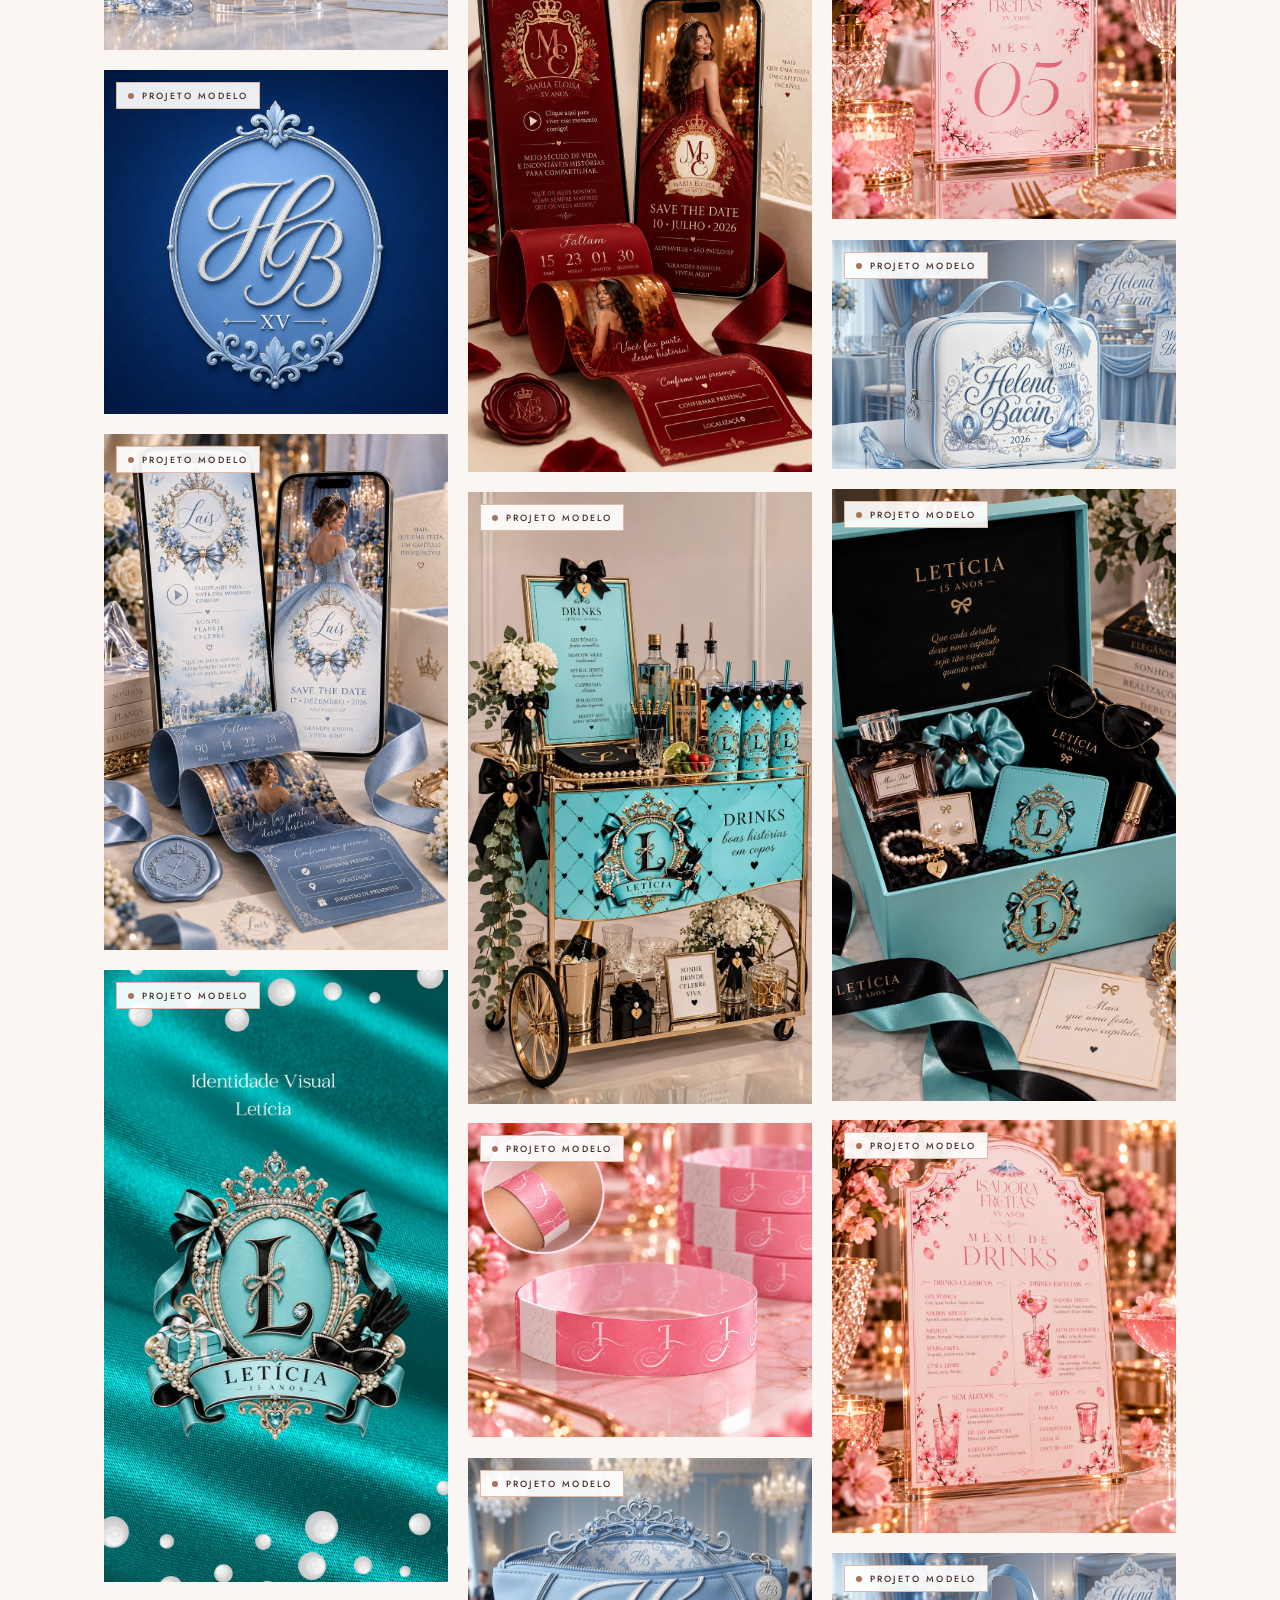
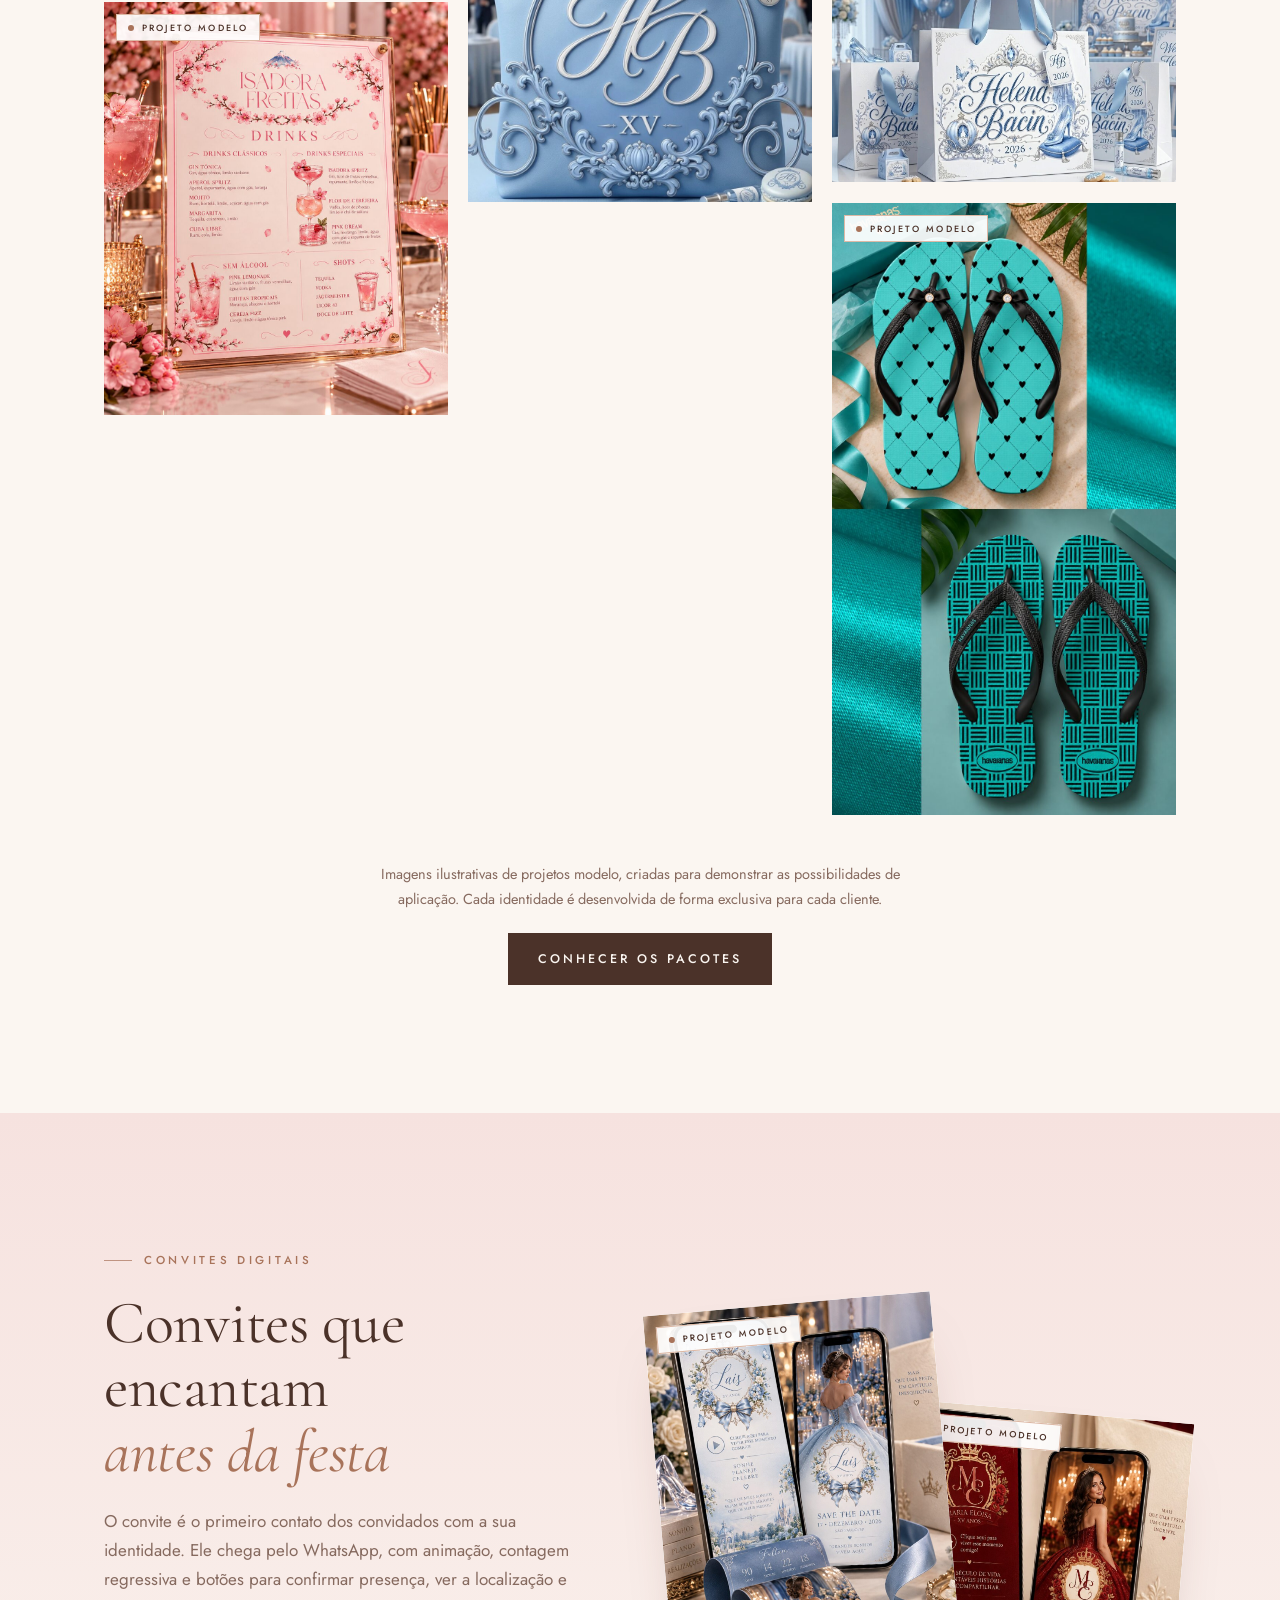
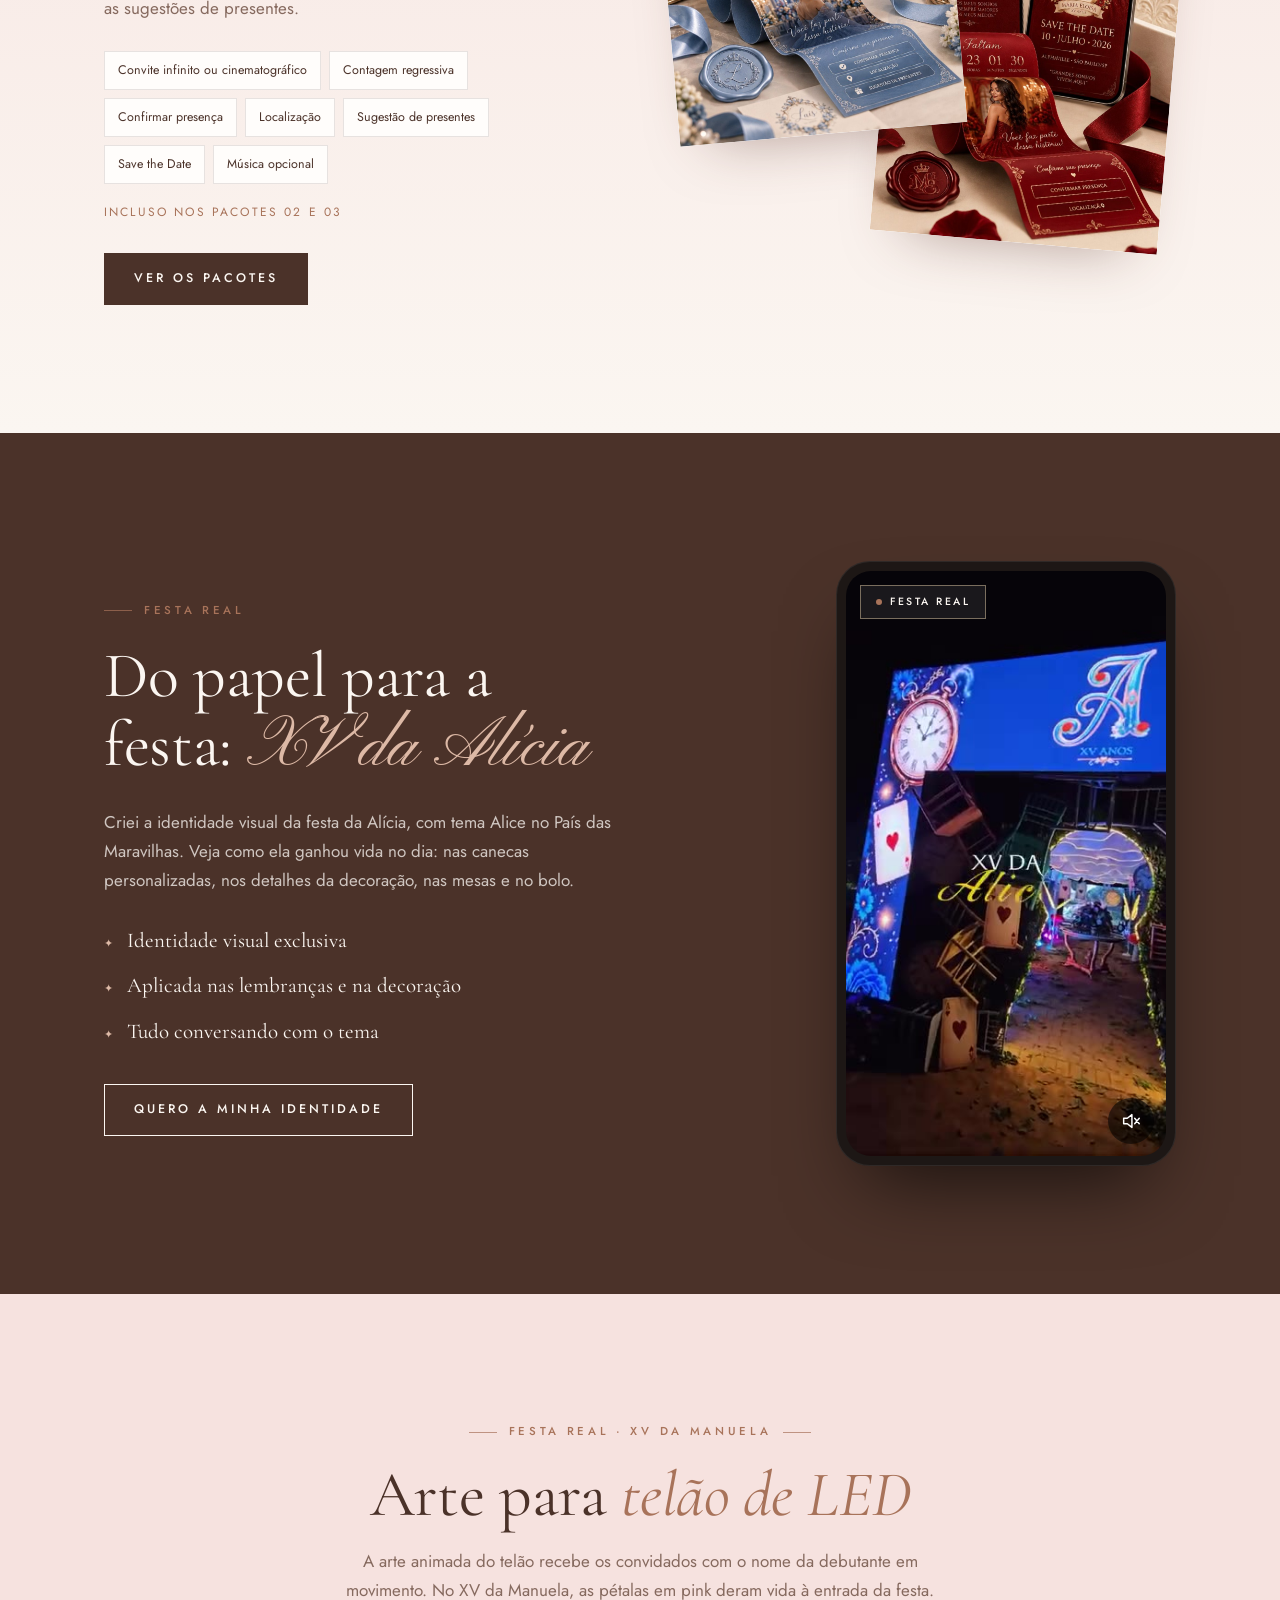
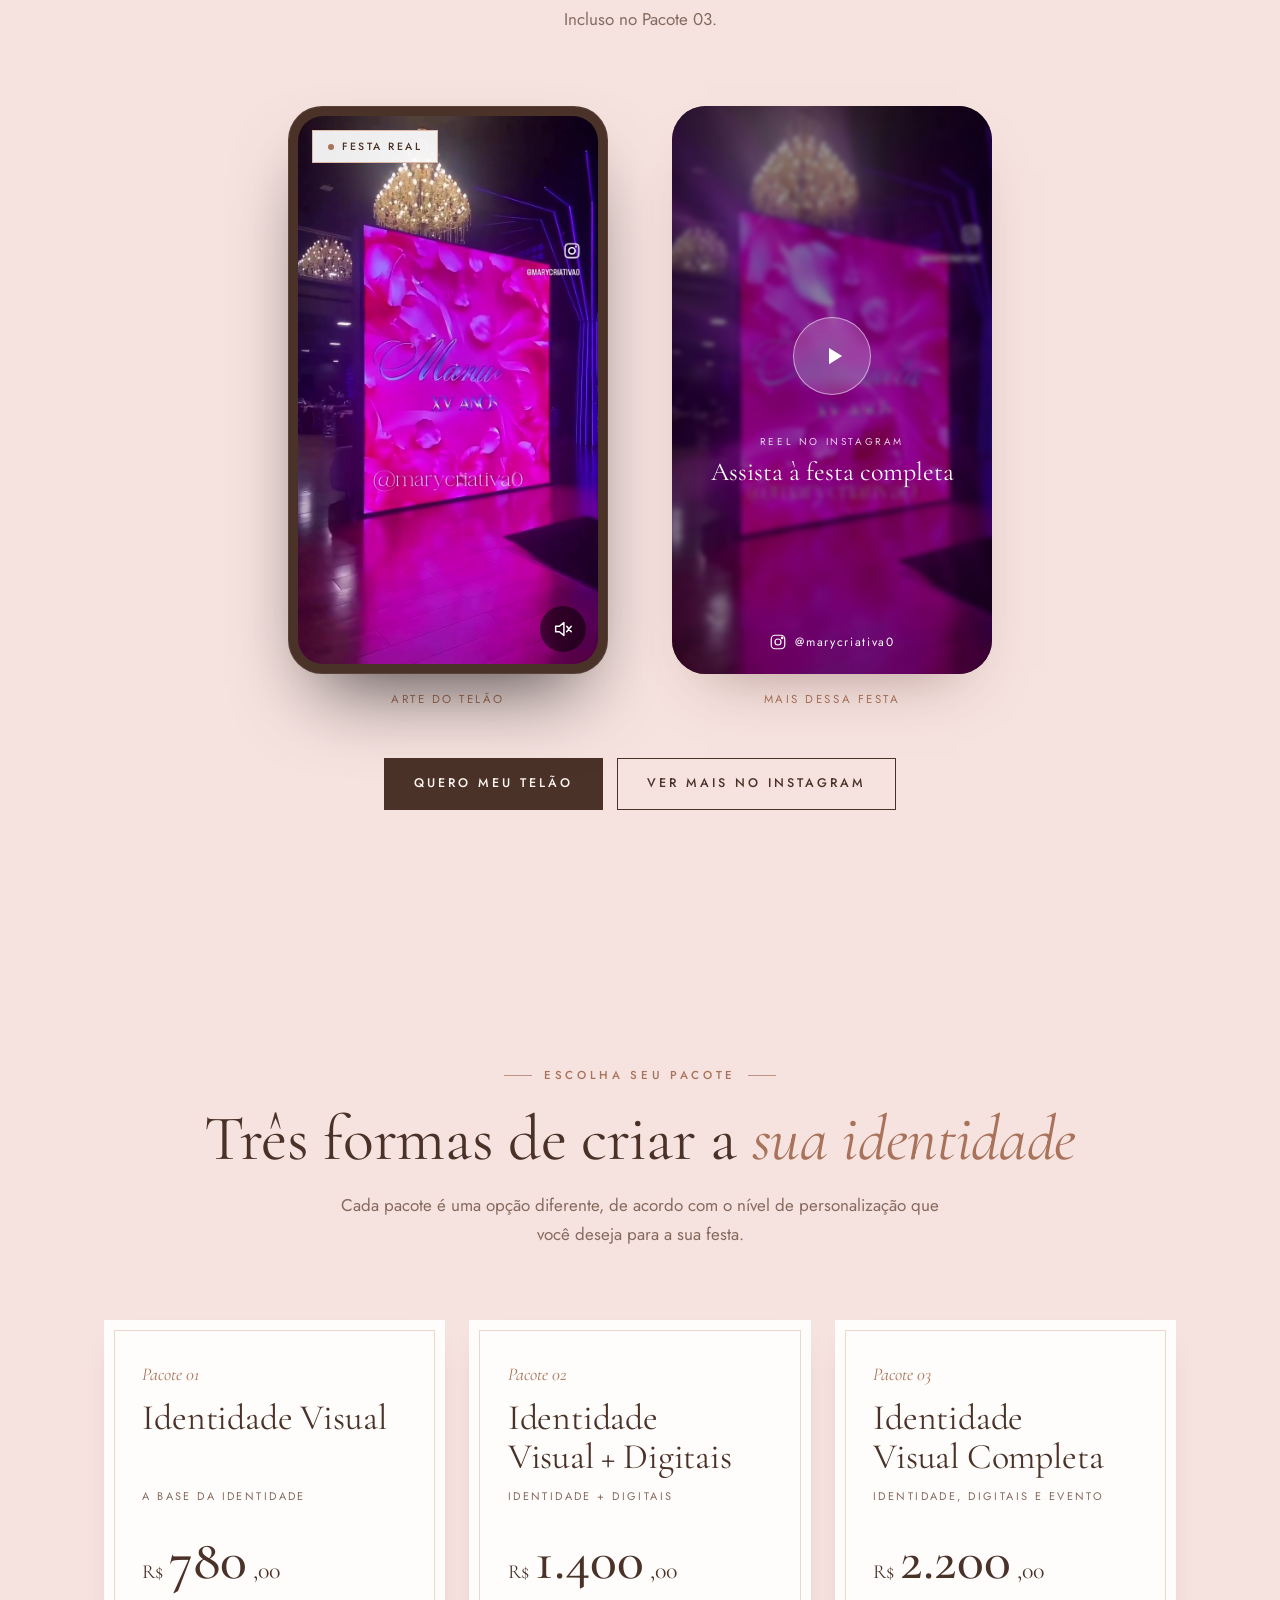
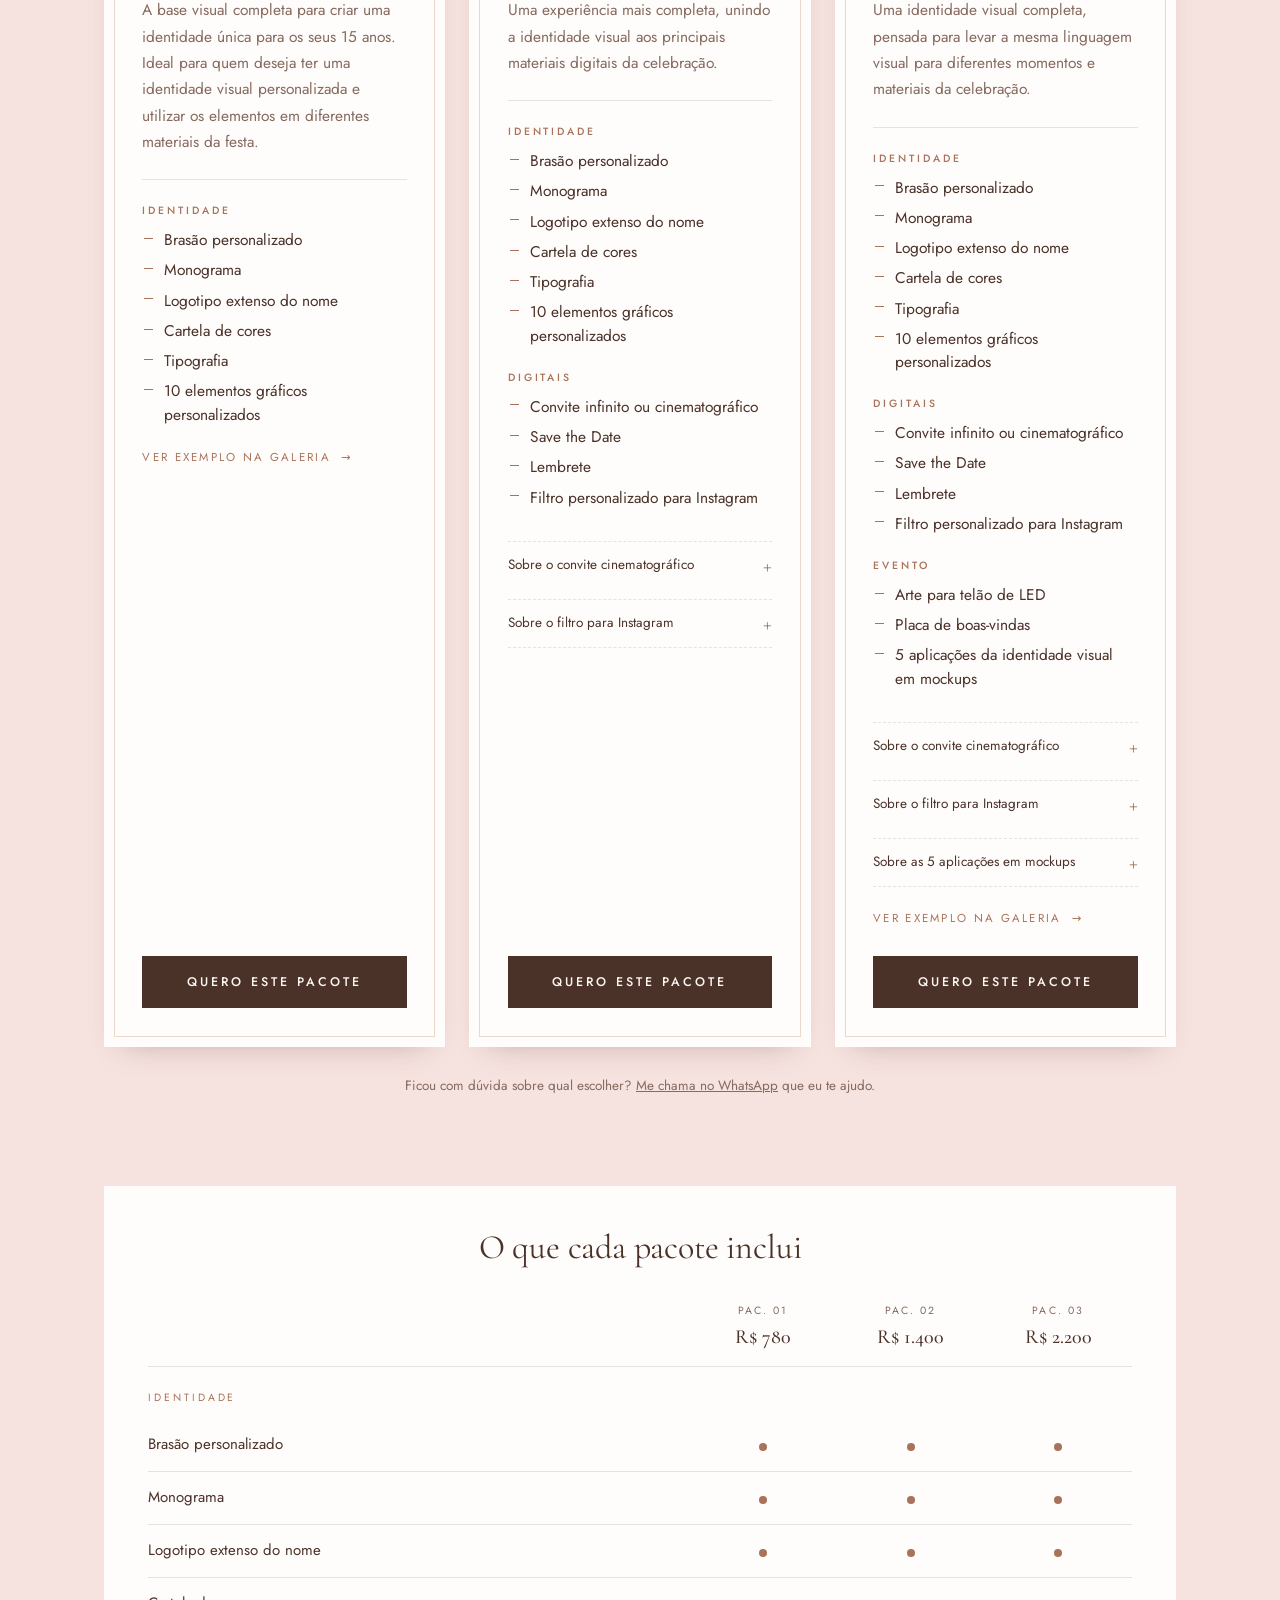
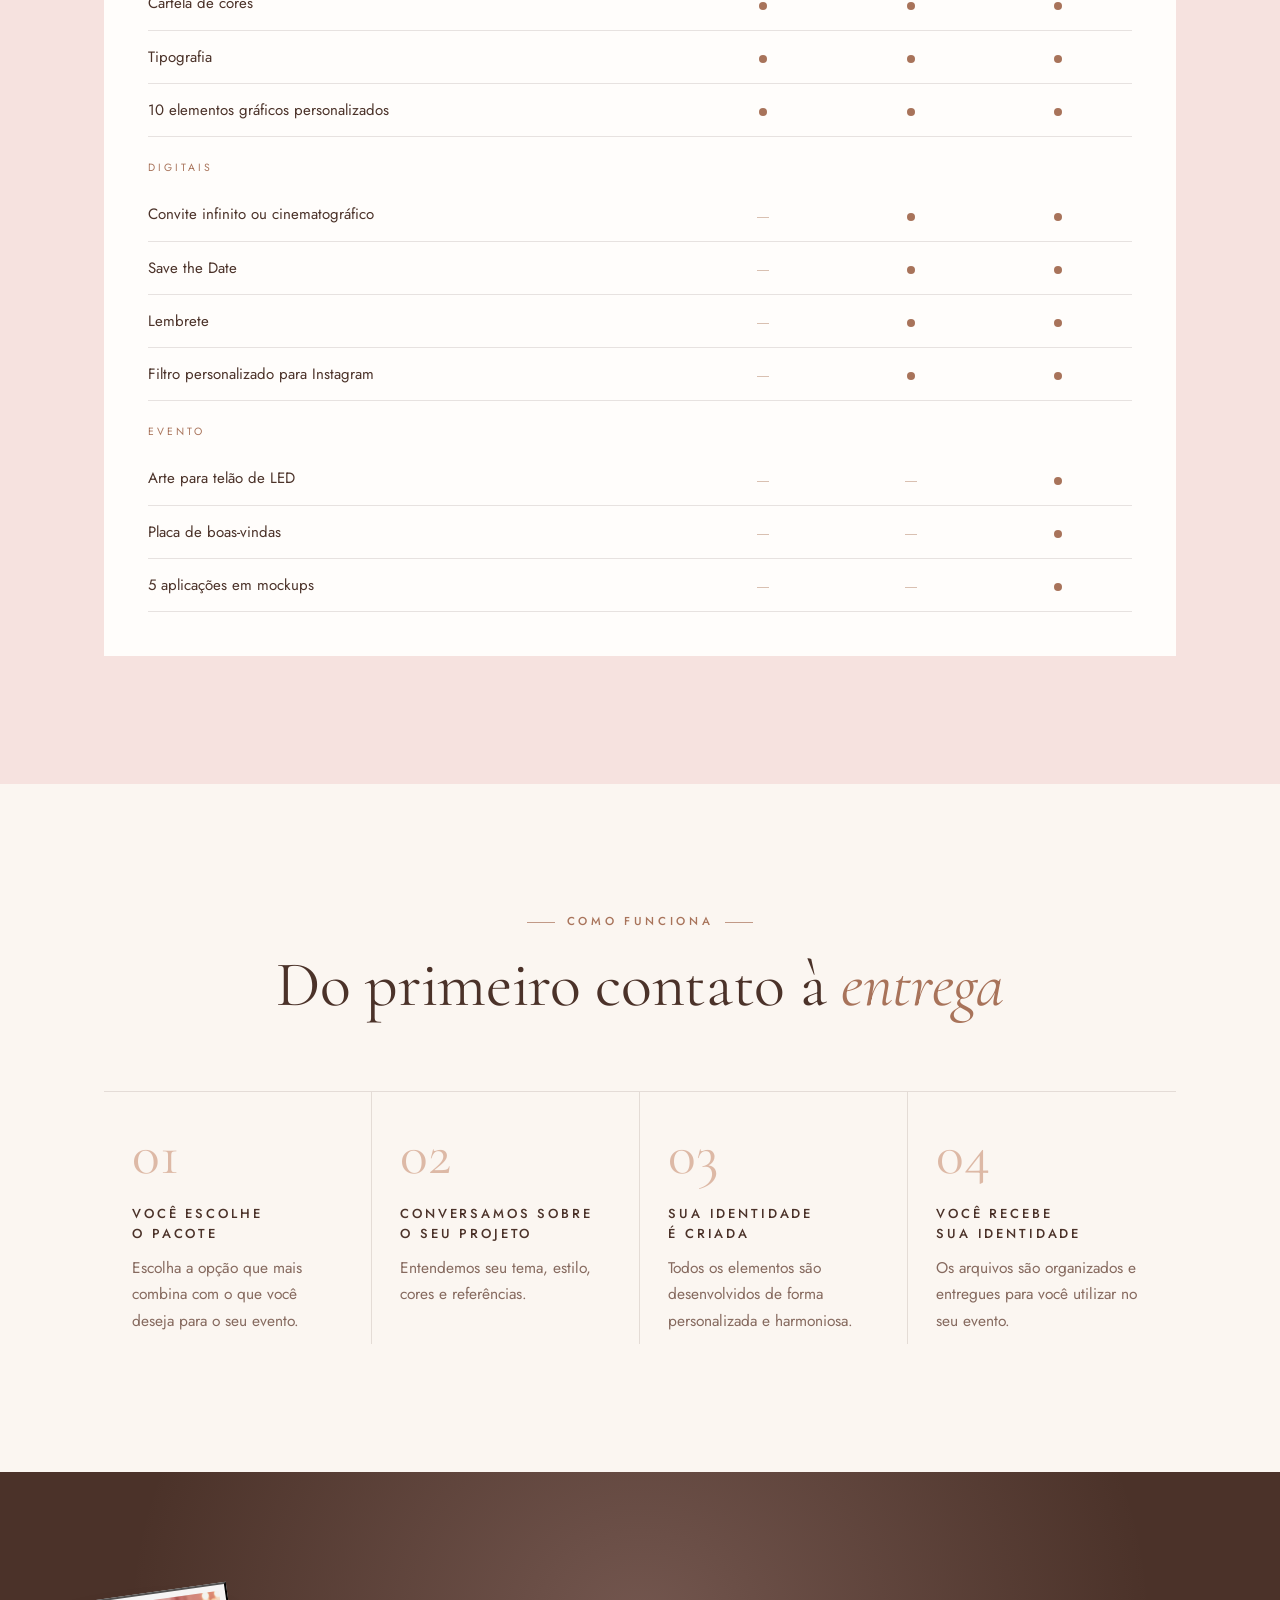
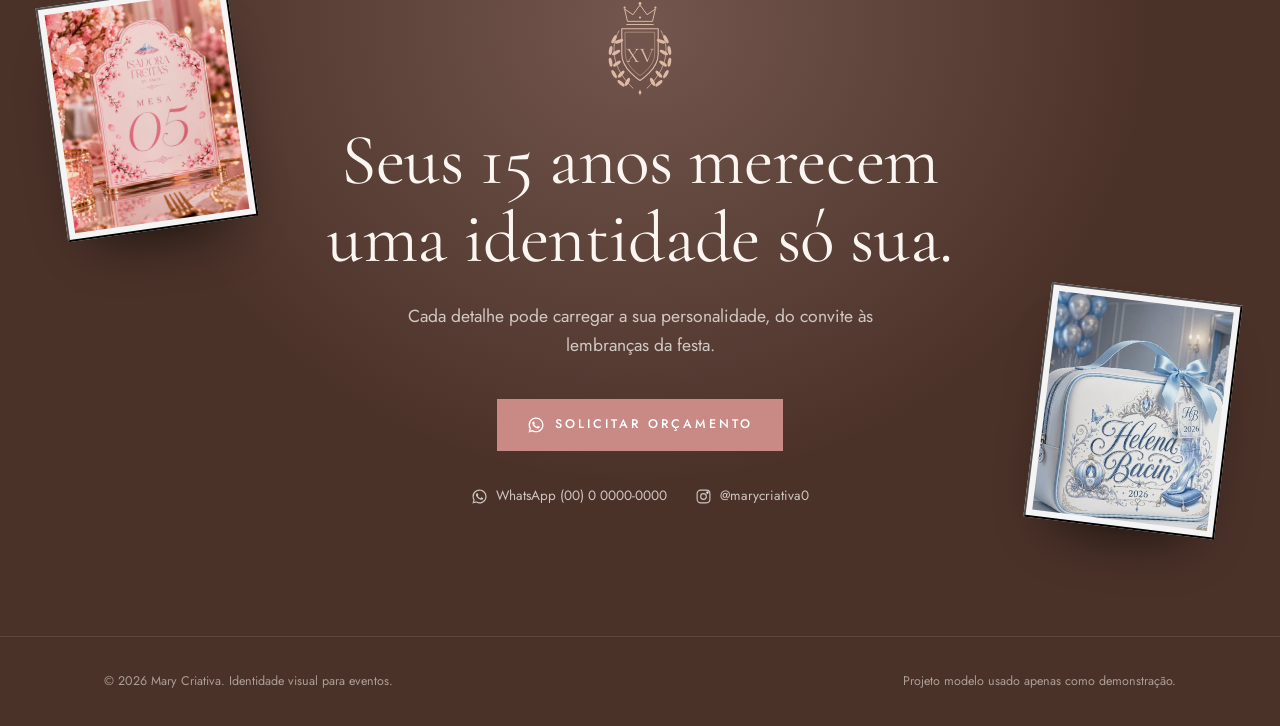
==== commit 25c6bfbd: "Add LED screen art section with Manuela video and Instagram reel card Co-Authored-By: Claude Opus 5." ====
--- a/identidade-xv/index.html
+++ b/identidade-xv/index.html
@@ -239,6 +239,24 @@
 .reel .snd{position:absolute;right:22px;bottom:22px;z-index:2;width:46px;height:46px;border:0;border-radius:50%;background:rgba(0,0,0,.55);color:#fff;cursor:pointer;display:grid;place-items:center}
 .reel .snd svg{width:22px;height:22px}
 .reel .snd[hidden]{display:none}
+
+/* telao */
+.screen{background:var(--blush)}
+.screen-row{display:flex;justify-content:center;align-items:flex-start;gap:clamp(24px,5vw,72px);flex-wrap:wrap}
+.screen-row figure{margin:0;display:grid;justify-items:center;gap:16px}
+.screen-row figcaption{text-align:center;font-size:11.5px;letter-spacing:.22em;text-transform:uppercase;color:var(--gold)}
+.screen .reel{width:min(320px,78vw);aspect-ratio:9/16;background:var(--ink)}
+.ig-card{position:relative;display:block;width:min(320px,78vw);aspect-ratio:9/16;overflow:hidden;border-radius:34px;box-shadow:var(--shadow);text-decoration:none;color:#fff;background:var(--ink)}
+.ig-card img{position:absolute;inset:0;width:100%;height:100%;object-fit:cover;filter:blur(2px) brightness(.62);transform:scale(1.08);transition:transform 1.2s var(--ease),filter .8s}
+.ig-card:hover img{transform:scale(1.14);filter:blur(0) brightness(.55)}
+.ig-play{position:absolute;left:50%;top:44%;translate:-50% -50%;width:78px;height:78px;border-radius:50%;background:rgba(255,255,255,.18);backdrop-filter:blur(6px);-webkit-backdrop-filter:blur(6px);display:grid;place-items:center;box-shadow:inset 0 0 0 1px rgba(255,255,255,.5);animation:pulse 2.6s ease-in-out infinite}
+.ig-play svg{width:30px;height:30px;margin-left:4px}
+@keyframes pulse{50%{box-shadow:inset 0 0 0 1px rgba(255,255,255,.5),0 0 0 14px rgba(255,255,255,.08)}}
+.ig-txt{position:absolute;left:0;right:0;top:58%;text-align:center;font-family:var(--serif);font-size:26px;line-height:1.2;padding:0 20px}
+.ig-txt small{display:block;font-family:var(--sans);font-size:10px;letter-spacing:.26em;text-transform:uppercase;opacity:.8;margin-bottom:8px}
+.ig-foot{position:absolute;left:0;right:0;bottom:22px;display:flex;justify-content:center;align-items:center;gap:8px;font-size:12px;letter-spacing:.14em}
+.ig-foot svg{width:18px;height:18px}
+.screen .ctas{display:flex;flex-wrap:wrap;justify-content:center;gap:14px;margin-top:clamp(32px,4vw,48px)}
 
 /* pacotes */
 .packs{background:var(--blush)}
@@ -395,7 +413,7 @@
   html{scroll-behavior:auto}
   .marq .row{animation:none}
   .marq{overflow-x:auto}
-  .gi,.portrait .arch img,.float,.final .ff{animation:none}
+  .gi,.portrait .arch img,.float,.final .ff,.ig-play{animation:none}
   *{transition-duration:.01ms!important}
 }
 </style>
@@ -430,7 +448,7 @@
     <a href="#identidade">Identidade visual <span>02</span></a>
     <a href="#aplicacoes">Galeria <span>03</span></a>
     <a href="#convites">Convites <span>04</span></a>
-    <a href="#festa-real">Festa real <span>05</span></a>
+    <a href="#festa-real">Festas reais <span>05</span></a>
     <a href="#pacotes">Pacotes <span>06</span></a>
     <a href="#como-funciona">Como funciona <span>07</span></a>
     <a class="btn btn-dark js-wa" href="#" data-msg="Oi! Vi o site e quero solicitar um orçamento de Identidade Visual para os meus 15 anos.">Solicitar orçamento</a>
@@ -545,8 +563,41 @@
     </div>
     <div class="reel rv" style="--d:.1s">
       <span class="tag">Festa real</span>
-      <video id="reel" src="video/xv-alicia.mp4" poster="video/xv-alicia.jpg" muted loop playsinline preload="metadata" aria-label="Vídeo da festa XV da Alícia"></video>
-      <button class="snd" id="snd" type="button" aria-label="Ativar som"><svg viewBox="0 0 24 24" fill="none" stroke="currentColor" stroke-width="1.6" stroke-linecap="round" stroke-linejoin="round" aria-hidden="true"><path d="M4 9h4l5-4v14l-5-4H4Z"/><path id="sndX" d="m16 9 5 6m0-6-5 6"/></svg></button>
+      <video src="video/xv-alicia.mp4" poster="video/xv-alicia.jpg" muted loop playsinline preload="metadata" aria-label="Vídeo da festa XV da Alícia"></video>
+      <button class="snd" type="button" aria-label="Ativar som"></button>
+    </div>
+  </div>
+</section>
+
+<section class="sec screen" id="telao">
+  <div class="wrap">
+    <div class="head rv">
+      <span class="eyebrow both">Festa real · XV da Manuela</span>
+      <h2>Arte para <em class="it">telão de LED</em></h2>
+      <p>A arte animada do telão recebe os convidados com o nome da debutante em movimento. No XV da Manuela, as pétalas em pink deram vida à entrada da festa. Incluso no Pacote 03.</p>
+    </div>
+    <div class="screen-row">
+      <figure class="rv">
+        <div class="reel">
+          <span class="tag">Festa real</span>
+          <video src="video/telao-manuela.mp4" poster="video/telao-manuela.jpg" muted loop playsinline preload="metadata" aria-label="Vídeo da arte do telão de LED do XV da Manuela"></video>
+          <button class="snd" type="button" aria-label="Ativar som"></button>
+        </div>
+        <figcaption>Arte do telão</figcaption>
+      </figure>
+      <figure class="rv" style="--d:.12s">
+        <a class="ig-card" href="https://www.instagram.com/reel/DazEGxWNQfD/" target="_blank" rel="noopener" aria-label="Assistir ao reel da festa no Instagram">
+          <img src="video/reel-capa.jpg" alt="" loading="lazy">
+          <span class="ig-play"><svg viewBox="0 0 24 24" fill="currentColor" aria-hidden="true"><path d="M8 5.5v13l10.5-6.5Z"/></svg></span>
+          <span class="ig-txt"><small>Reel no Instagram</small>Assista à festa completa</span>
+          <span class="ig-foot"><svg viewBox="0 0 24 24" fill="none" stroke="currentColor" stroke-width="1.6" aria-hidden="true"><rect x="3" y="3" width="18" height="18" rx="5"/><circle cx="12" cy="12" r="4"/><circle cx="17.5" cy="6.5" r="1" fill="currentColor"/></svg><span class="js-ig-name">@marycriativa0</span></span>
+        </a>
+        <figcaption>Mais dessa festa</figcaption>
+      </figure>
+    </div>
+    <div class="ctas rv">
+      <a class="btn btn-dark" href="#pacotes">Quero meu telão</a>
+      <a class="btn btn-line js-ig" href="#" target="_blank" rel="noopener">Ver mais no Instagram</a>
     </div>
   </div>
 </section>
@@ -685,7 +736,7 @@
   marca: "Mary Criativa",              // nome que aparece no topo e no rodapé
   whatsapp: "5500000000000",           // só números: 55 + DDD + número
   whatsappTexto: "(00) 0 0000-0000",   // como aparece no site
-  instagram: "marycriativa"            // sem o @
+  instagram: "marycriativa0"           // sem o @
 };
 
 /* Projeto modelo (só para demonstração). Mude aqui se trocar o projeto de exemplo. */
@@ -776,6 +827,7 @@
   }
   document.querySelectorAll(".js-brand").forEach(el => el.textContent = CONFIG.marca);
   document.querySelectorAll(".js-ig").forEach(a => a.href = "https://instagram.com/" + CONFIG.instagram);
+  document.querySelectorAll(".js-ig-name").forEach(el => el.textContent = "@" + CONFIG.instagram);
   $("waText").textContent = "WhatsApp " + CONFIG.whatsappTexto;
   $("igText").textContent = "@" + CONFIG.instagram;
   $("year").textContent = new Date().getFullYear();
@@ -1080,19 +1132,25 @@
 
   bindWa(document);
 
-  /* video da festa real: toca quando aparece na tela */
-  const reel = $("reel"), snd = $("snd");
-  if ("IntersectionObserver" in window && !reduce) {
-    new IntersectionObserver(en => en.forEach(x => { if (x.isIntersecting) reel.play().catch(() => {}); else reel.pause(); }), { threshold: .35 }).observe(reel);
-  } else { reel.controls = true; snd.hidden = true; }
-  snd.onclick = () => {
-    reel.muted = !reel.muted;
-    if (!reel.muted) reel.play().catch(() => {});
-    snd.setAttribute("aria-label", reel.muted ? "Ativar som" : "Desativar som");
-    snd.innerHTML = reel.muted ? '<svg viewBox="0 0 24 24" fill="none" stroke="currentColor" stroke-width="1.6" stroke-linecap="round" stroke-linejoin="round" aria-hidden="true"><path d="M4 9h4l5-4v14l-5-4H4Z"/><path d="m16 9 5 6m0-6-5 6"/></svg>'
-      : '<svg viewBox="0 0 24 24" fill="none" stroke="currentColor" stroke-width="1.6" stroke-linecap="round" stroke-linejoin="round" aria-hidden="true"><path d="M4 9h4l5-4v14l-5-4H4Z"/><path d="M16 9a4 4 0 0 1 0 6M18.5 6.5a8 8 0 0 1 0 11"/></svg>';
-  };
-  reel.addEventListener("click", () => reel.paused ? reel.play() : reel.pause());
+  /* videos das festas reais: tocam quando aparecem na tela */
+  const ICON_MUTE = '<svg viewBox="0 0 24 24" fill="none" stroke="currentColor" stroke-width="1.6" stroke-linecap="round" stroke-linejoin="round" aria-hidden="true"><path d="M4 9h4l5-4v14l-5-4H4Z"/><path d="m16 9 5 6m0-6-5 6"/></svg>';
+  const ICON_SOUND = '<svg viewBox="0 0 24 24" fill="none" stroke="currentColor" stroke-width="1.6" stroke-linecap="round" stroke-linejoin="round" aria-hidden="true"><path d="M4 9h4l5-4v14l-5-4H4Z"/><path d="M16 9a4 4 0 0 1 0 6M18.5 6.5a8 8 0 0 1 0 11"/></svg>';
+  const vio = "IntersectionObserver" in window && !reduce
+    ? new IntersectionObserver(en => en.forEach(x => { if (x.isIntersecting) x.target.play().catch(() => {}); else x.target.pause(); }), { threshold: .35 })
+    : null;
+  document.querySelectorAll(".reel").forEach(box => {
+    const v = box.querySelector("video"), snd = box.querySelector(".snd");
+    snd.innerHTML = ICON_MUTE;
+    if (vio) vio.observe(v); else { v.controls = true; snd.hidden = true; }
+    snd.onclick = () => {
+      document.querySelectorAll(".reel video").forEach(o => { if (o !== v) { o.muted = true; o.parentNode.querySelector(".snd").innerHTML = ICON_MUTE; } });
+      v.muted = !v.muted;
+      if (!v.muted) v.play().catch(() => {});
+      snd.setAttribute("aria-label", v.muted ? "Ativar som" : "Desativar som");
+      snd.innerHTML = v.muted ? ICON_MUTE : ICON_SOUND;
+    };
+    v.addEventListener("click", () => v.paused ? v.play() : v.pause());
+  });
 
   /* menu lateral */
   const sheet = $("sheet"), menuBtn = $("menuBtn");
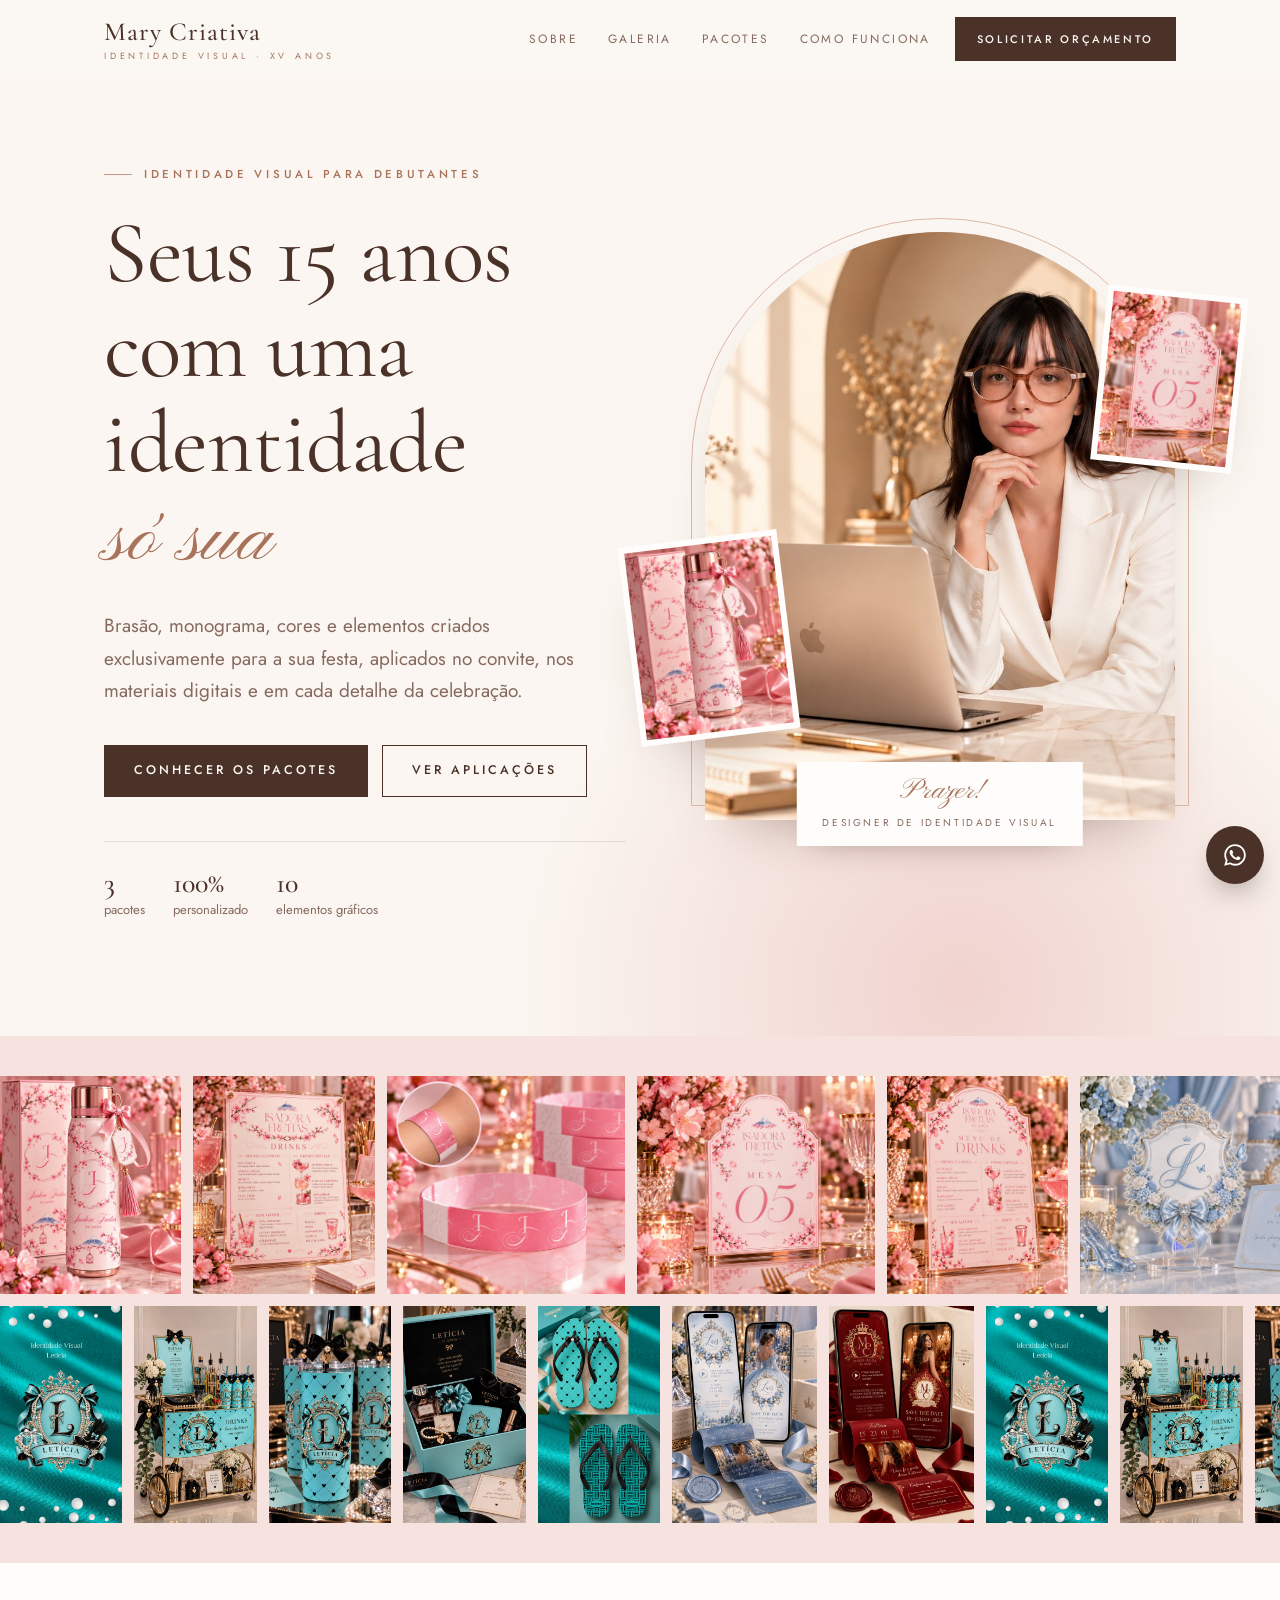
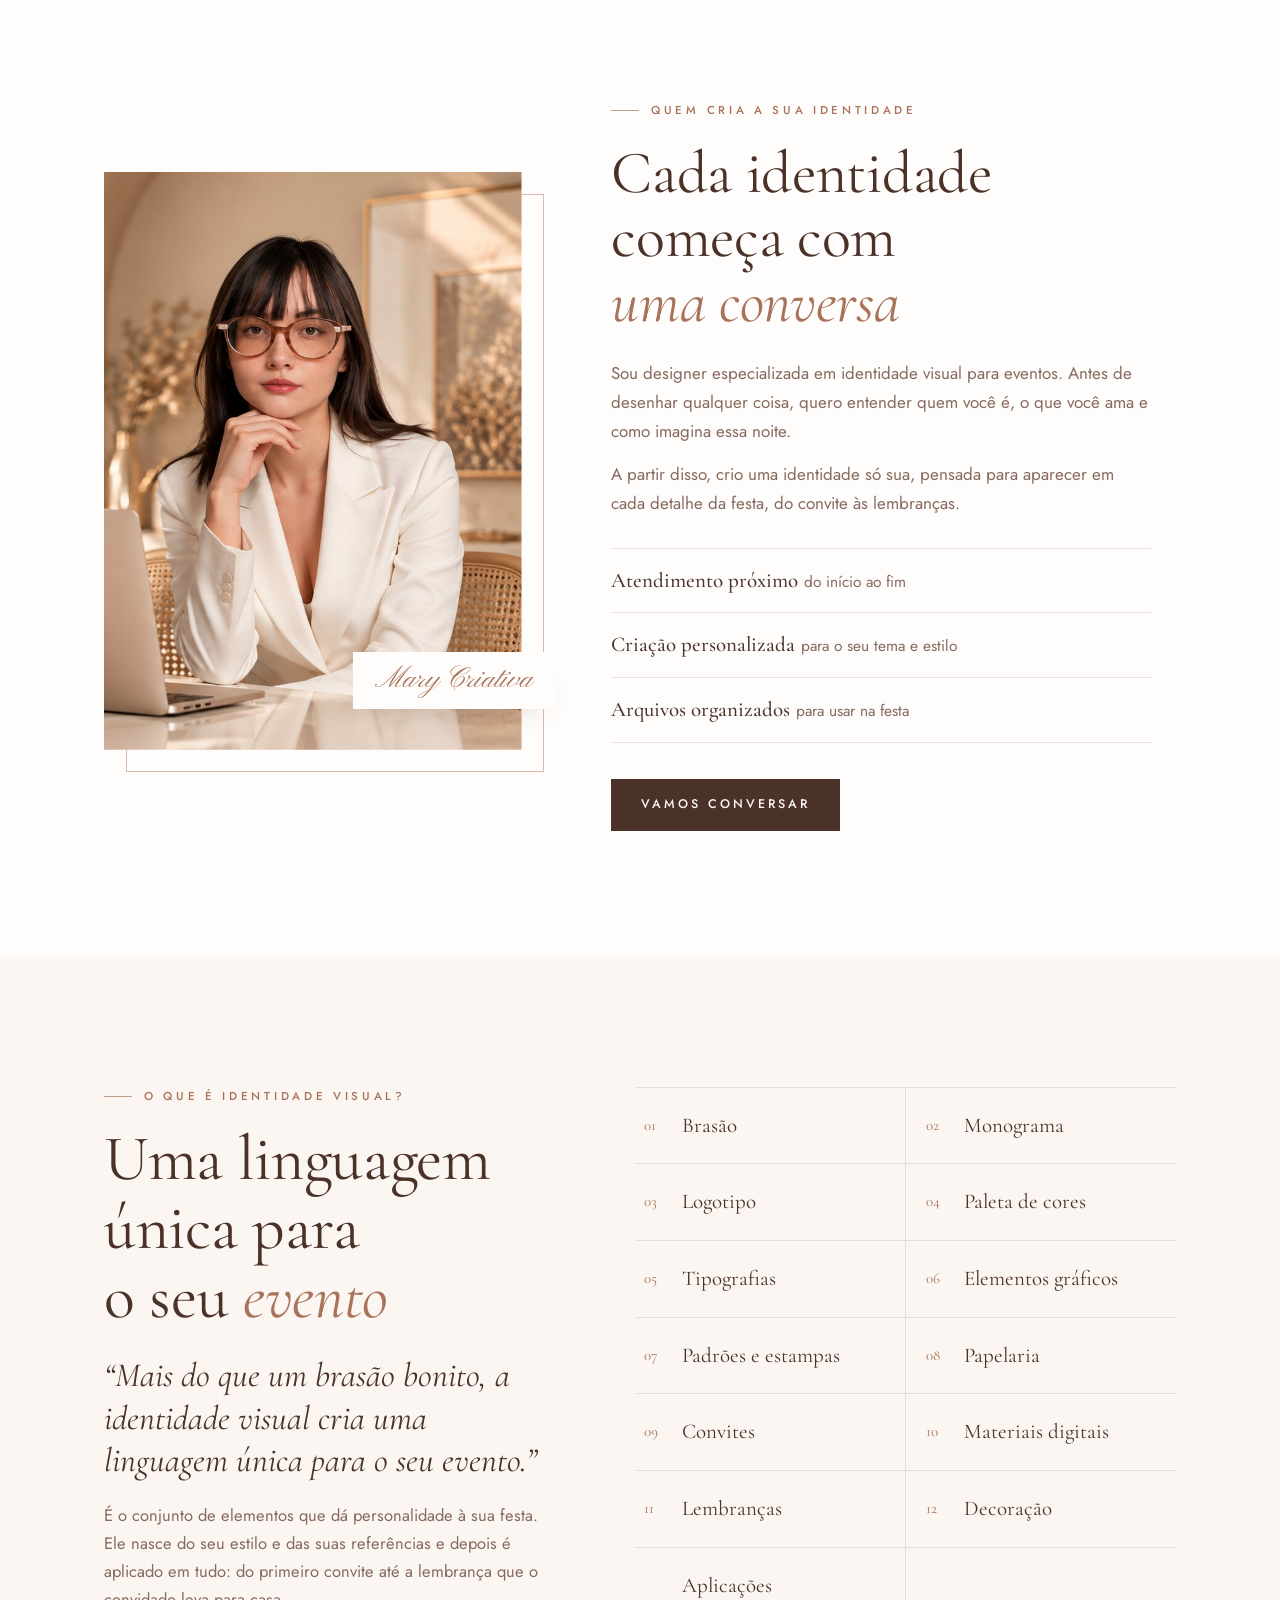
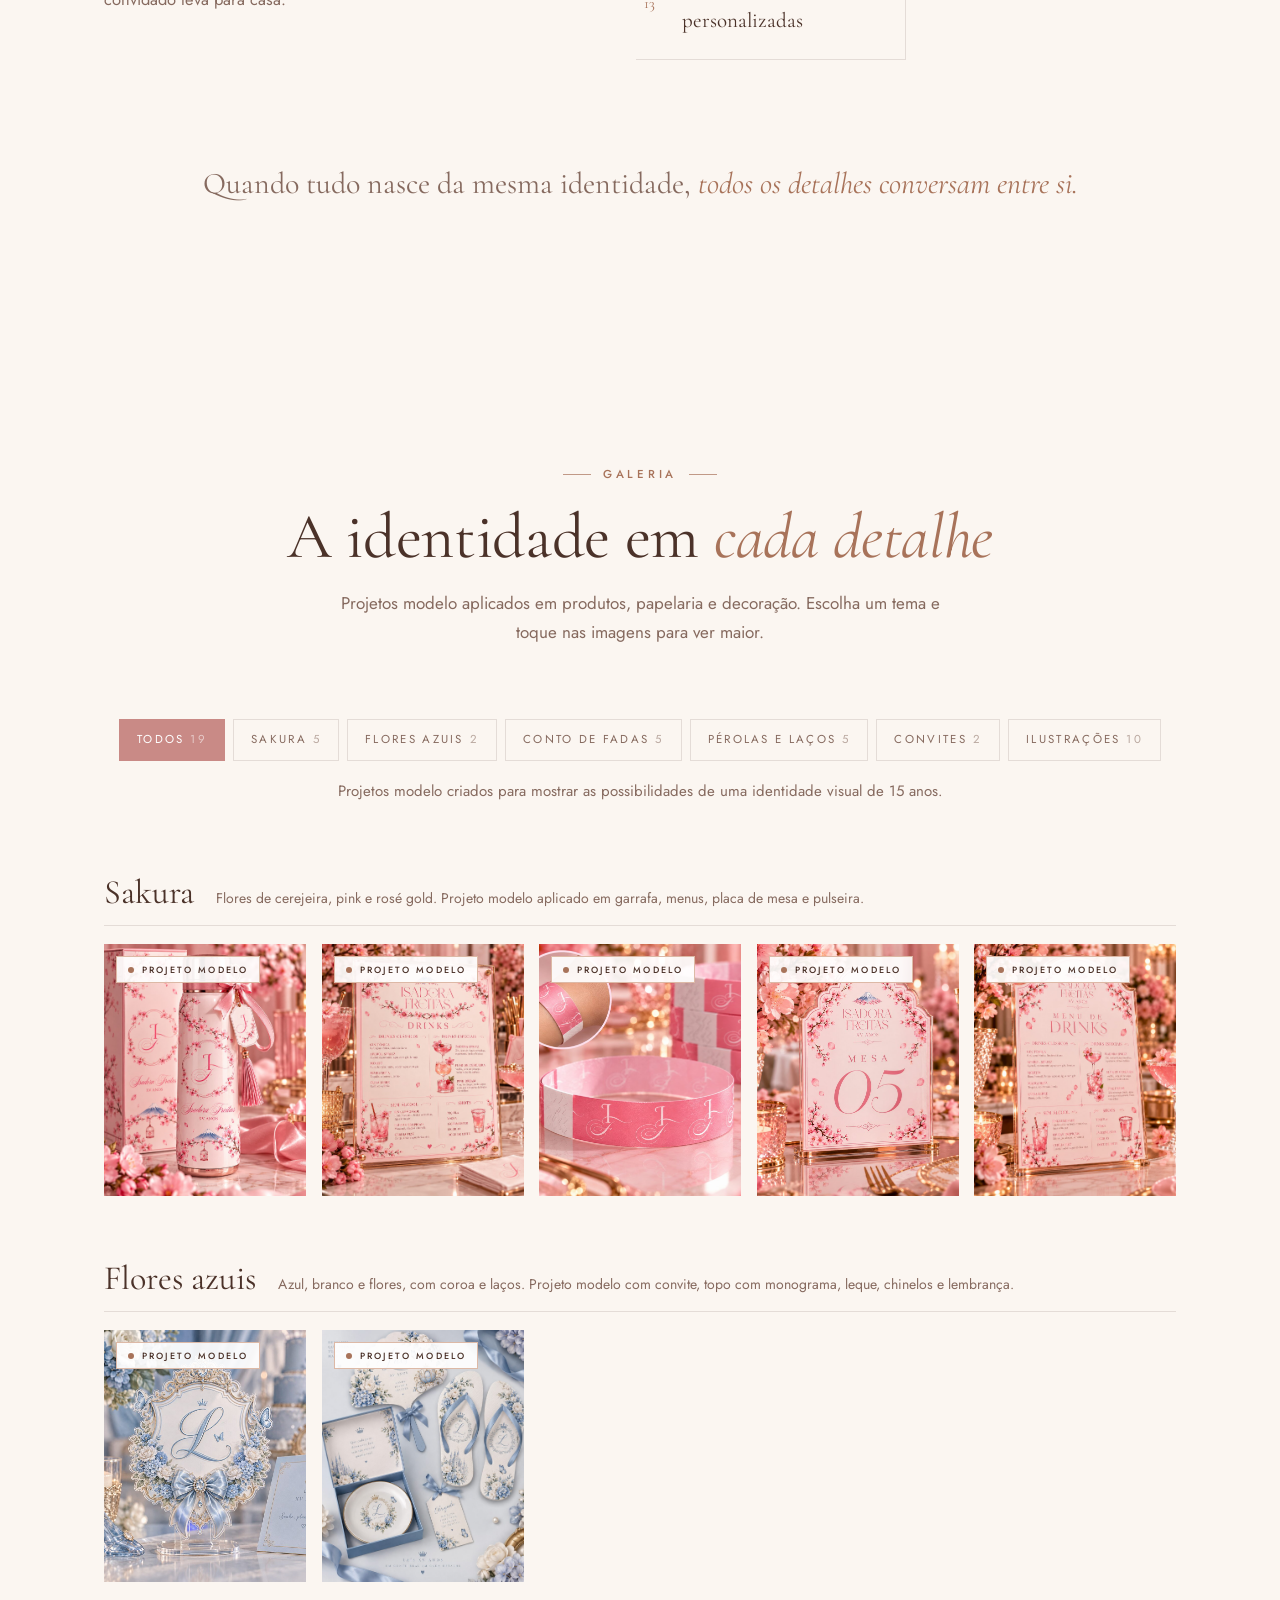
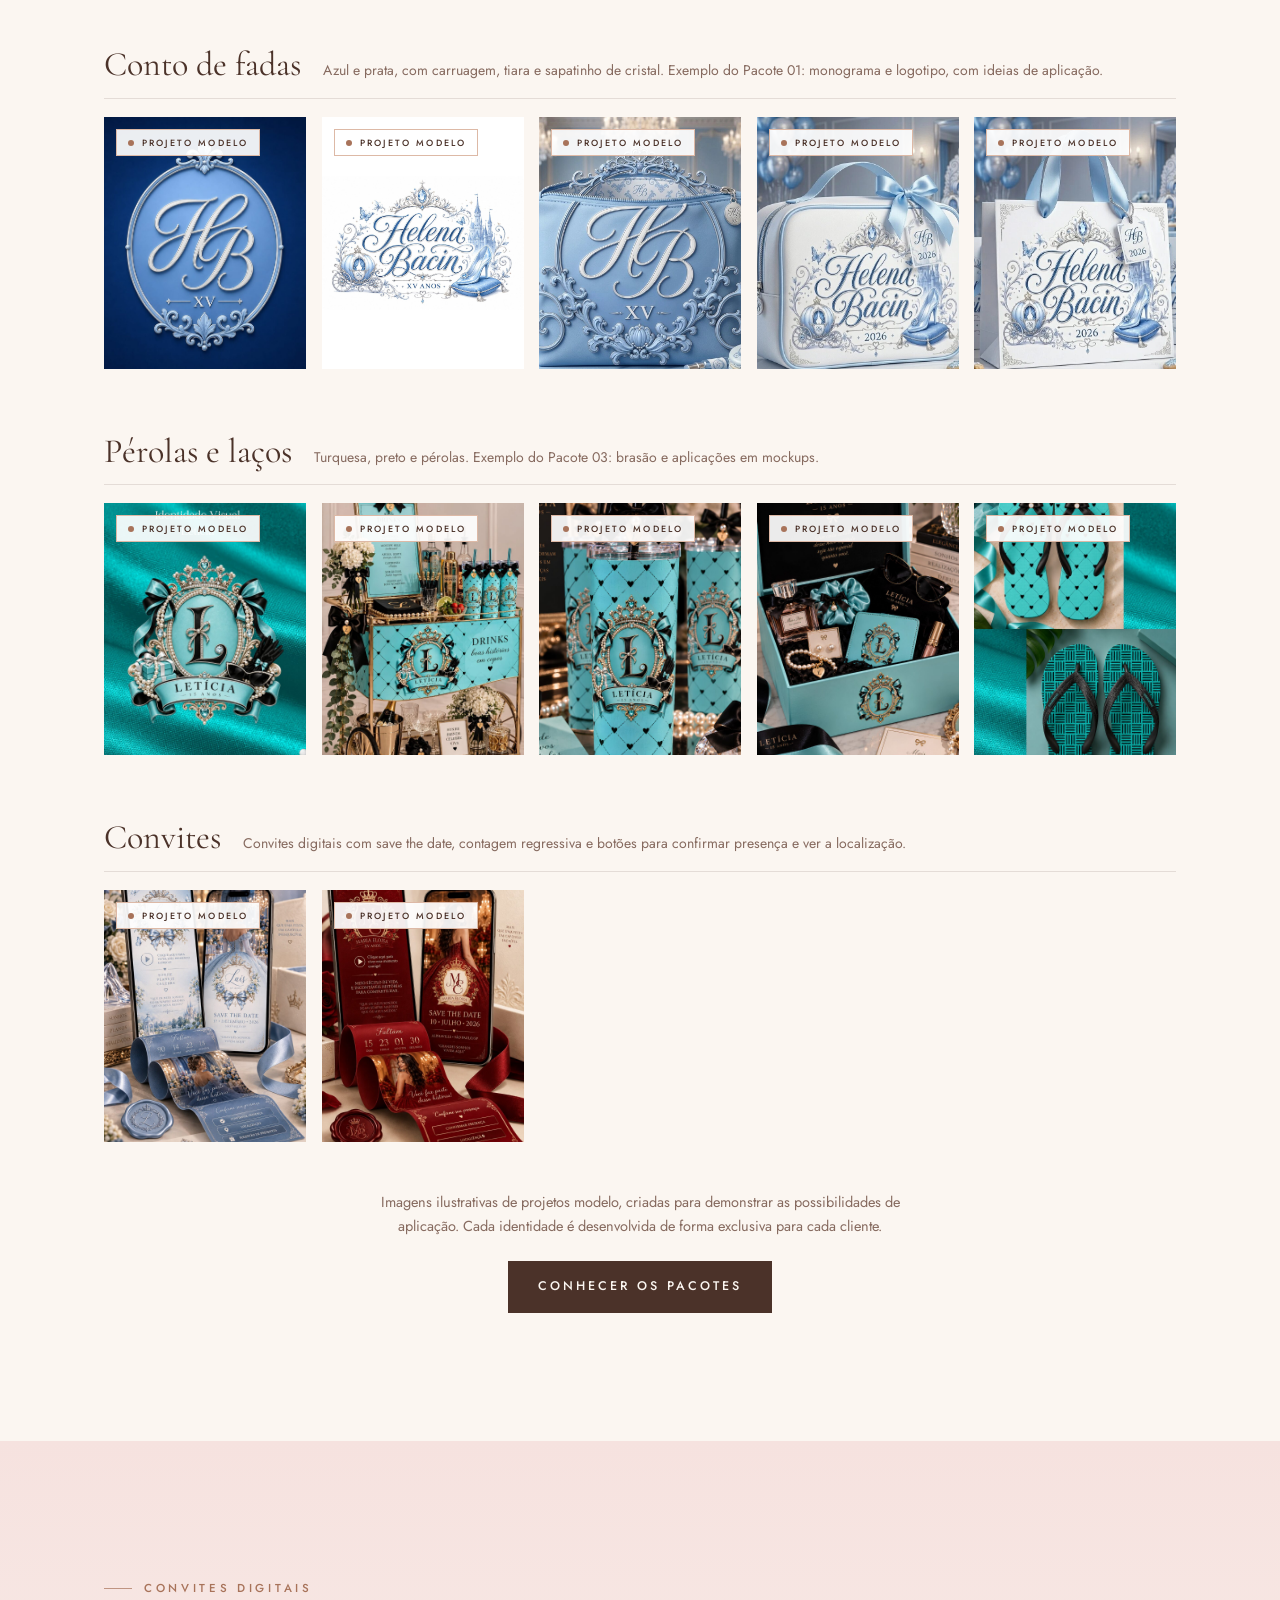
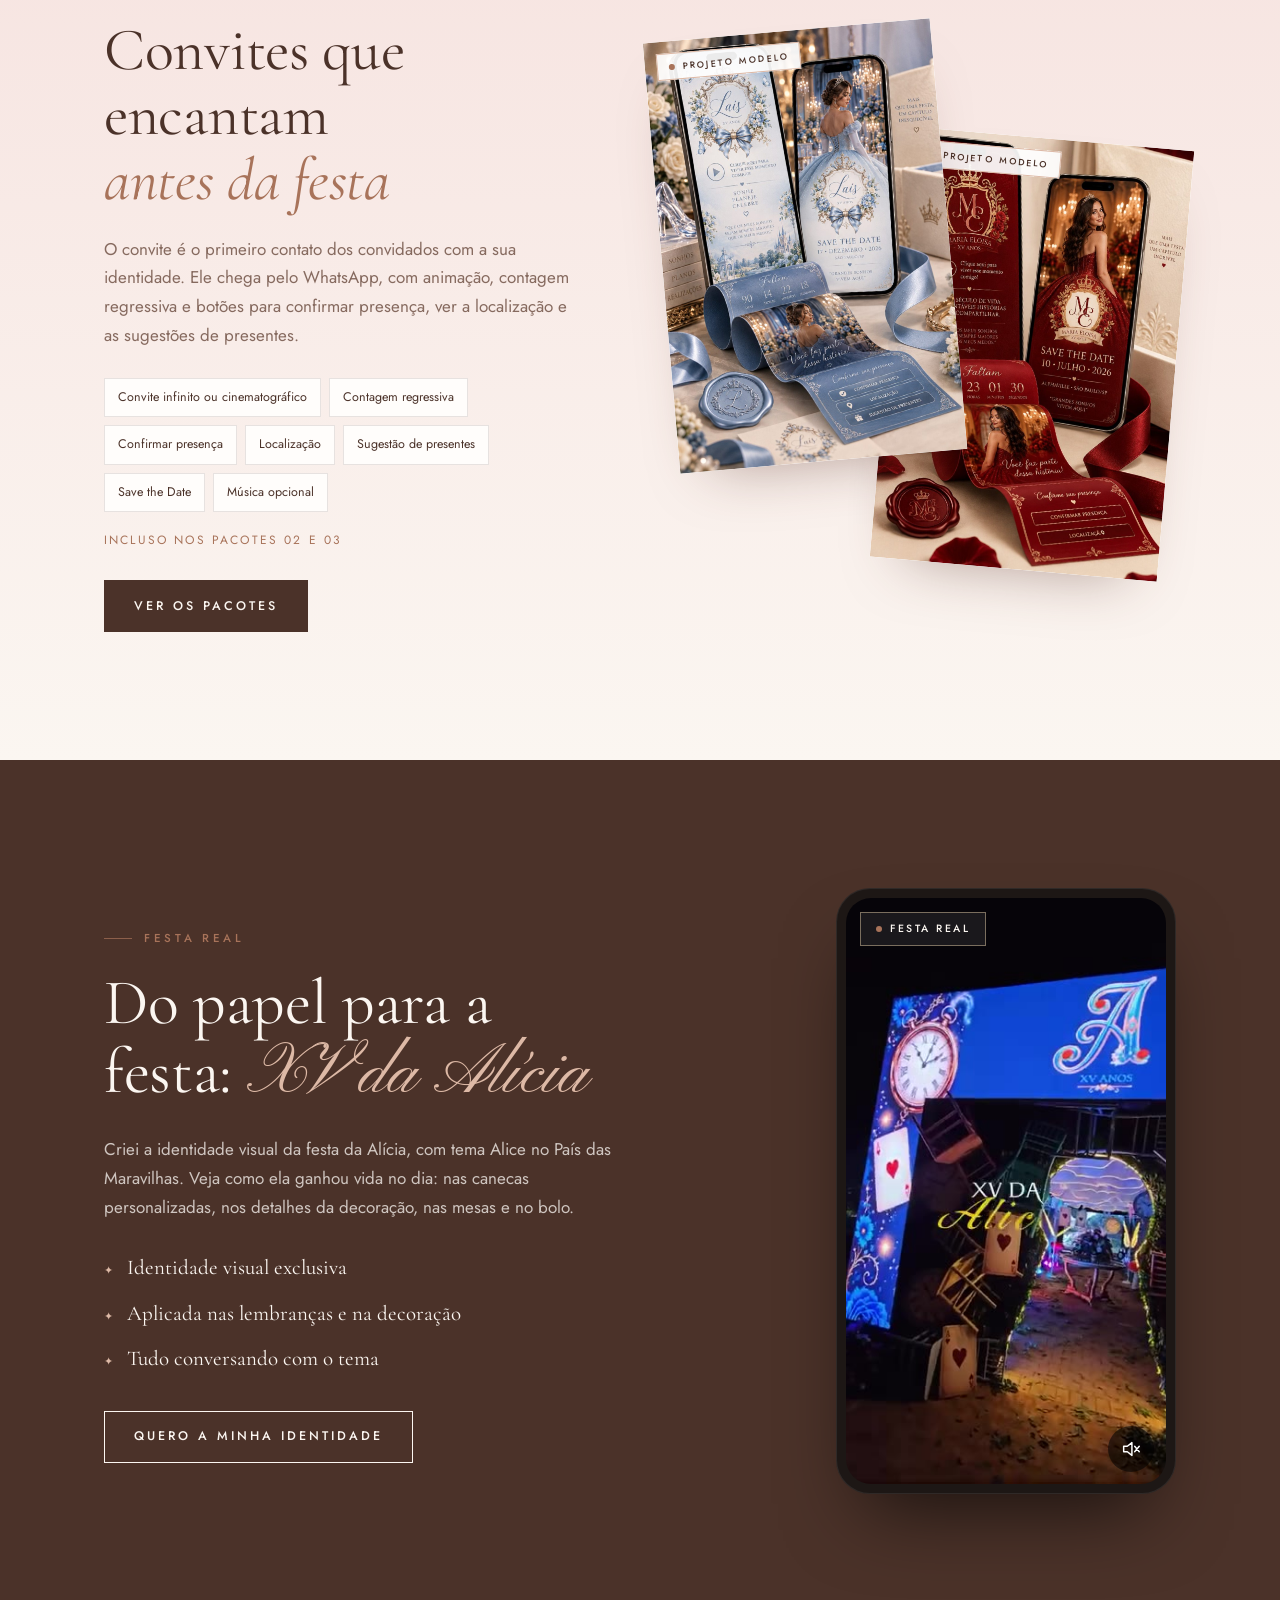
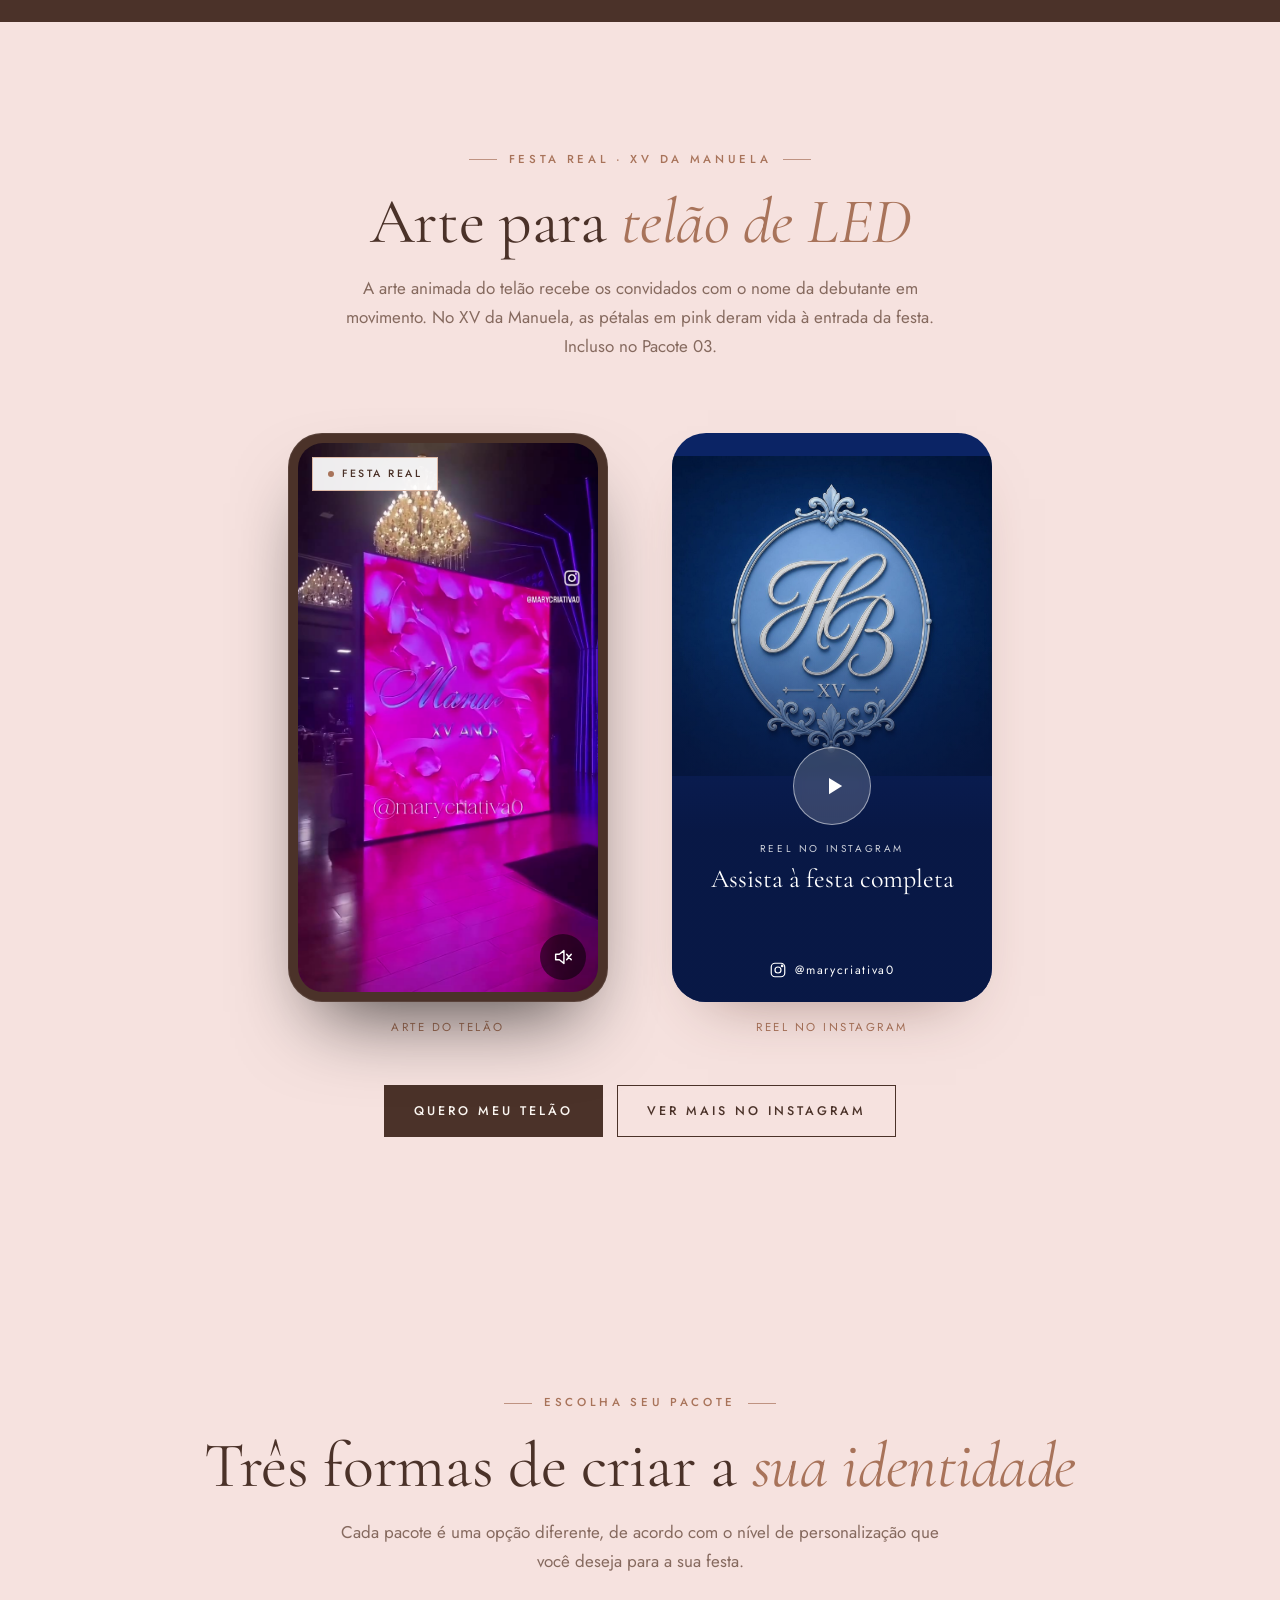
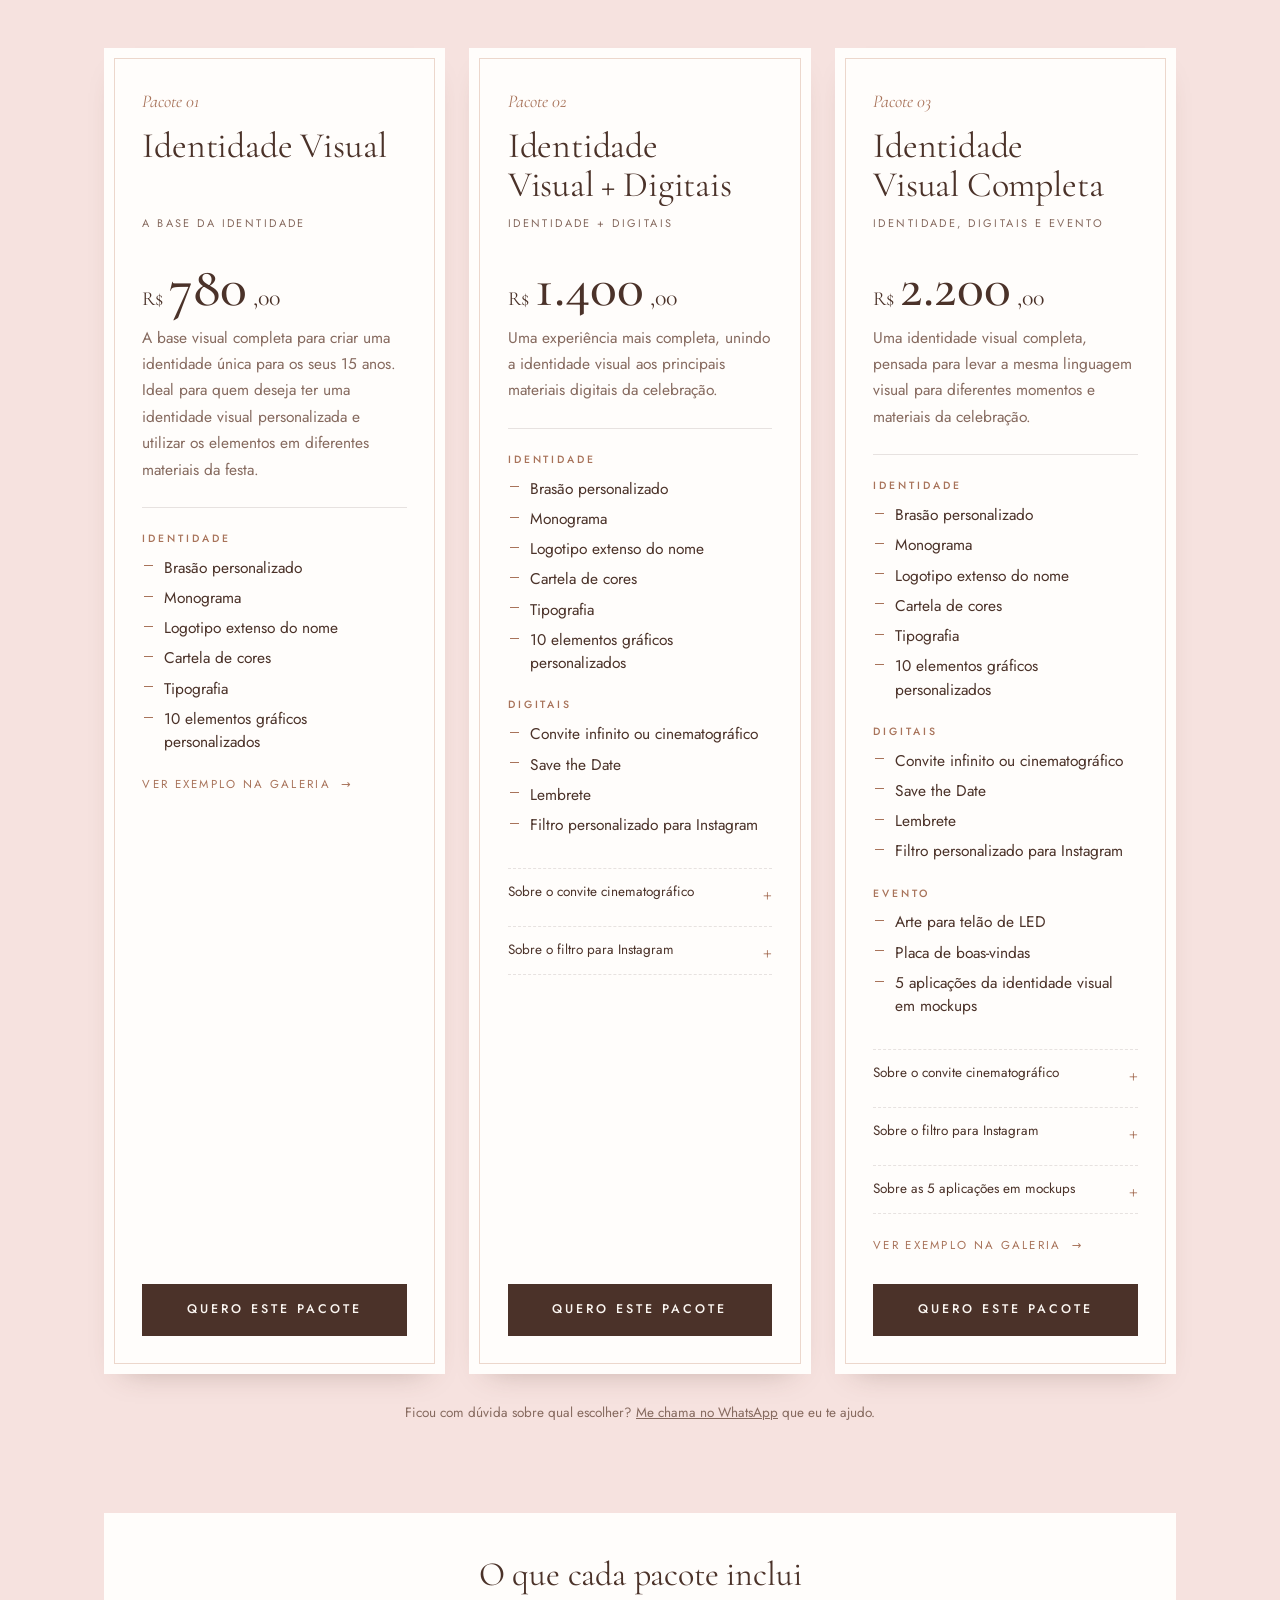
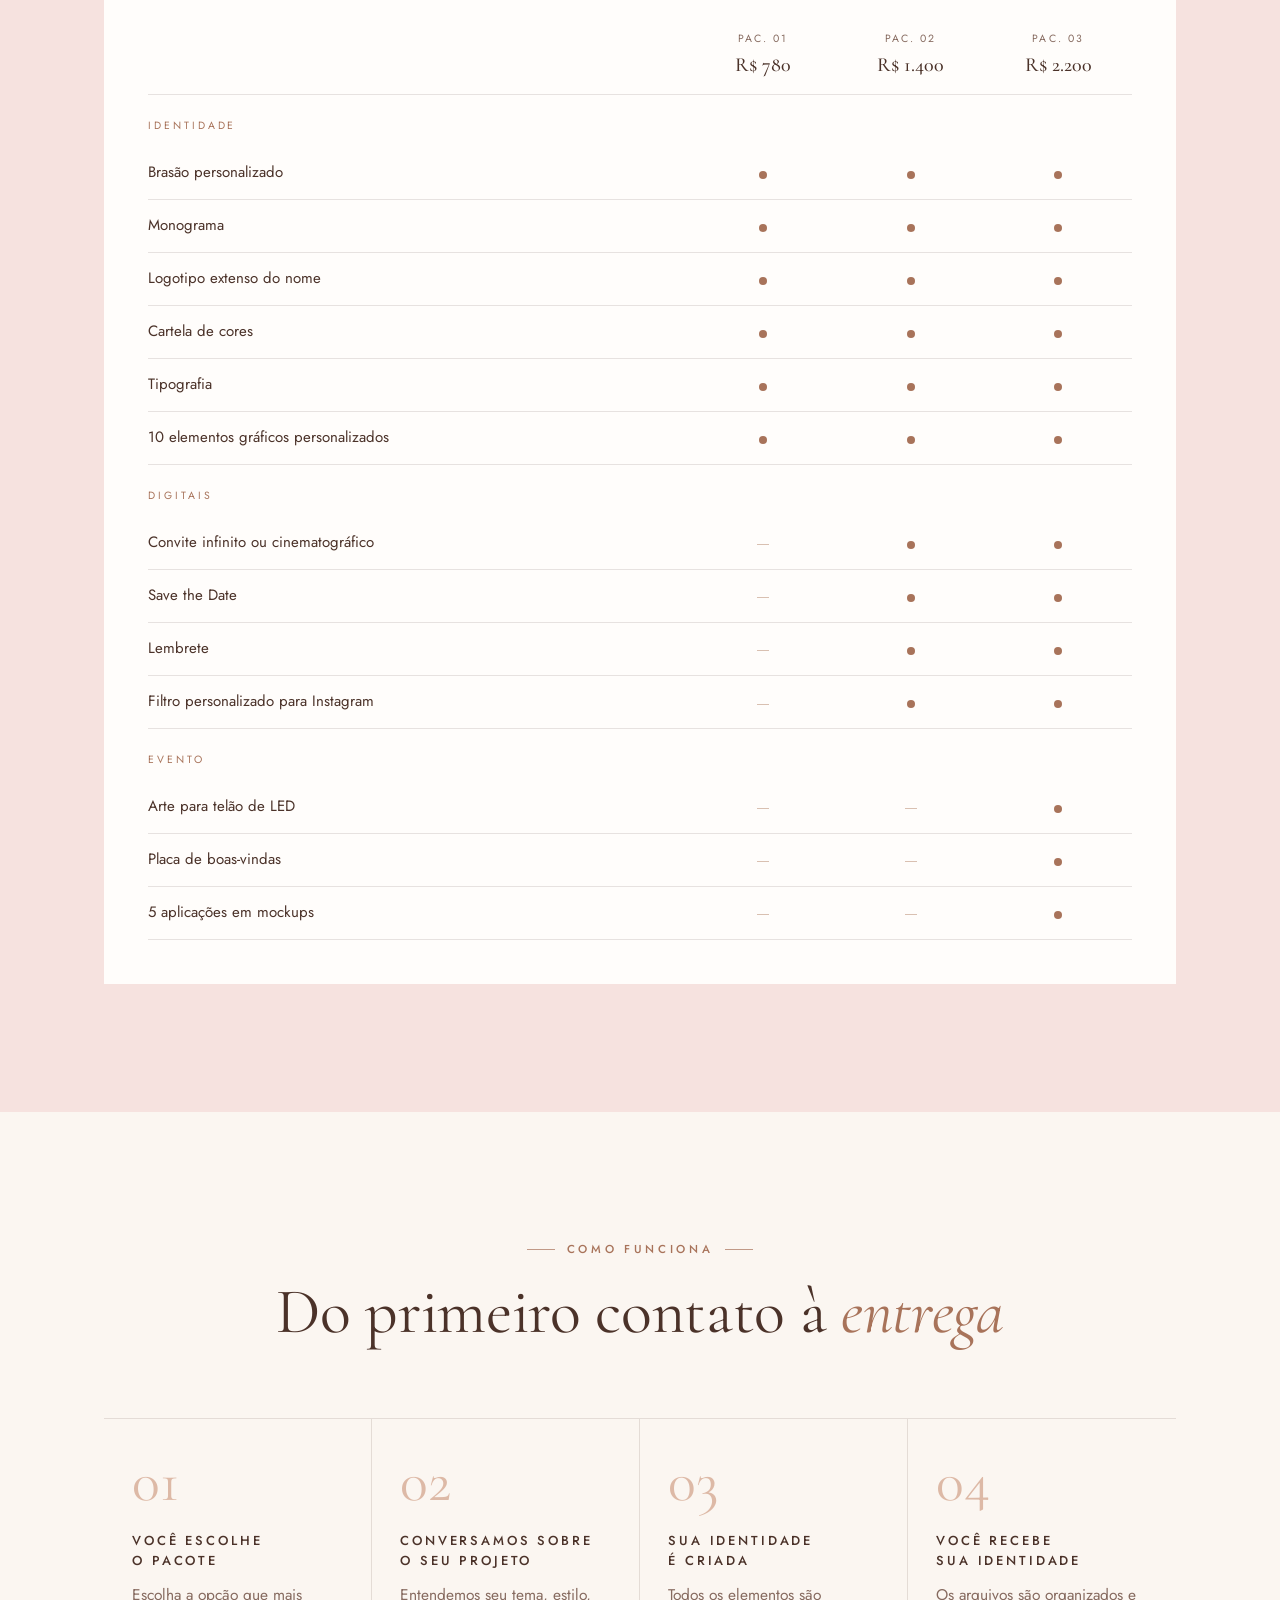
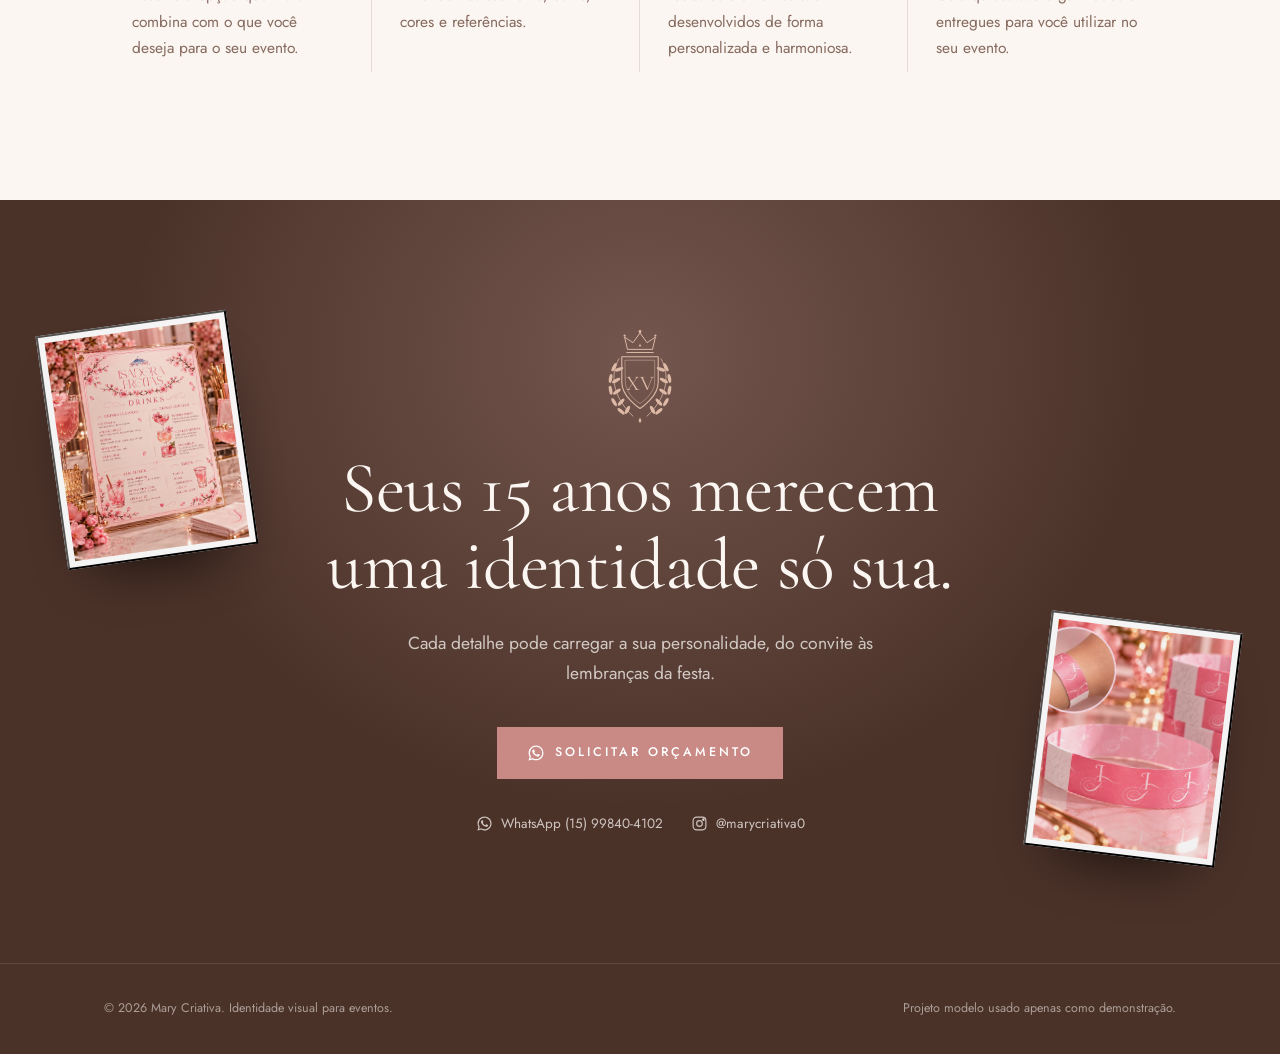
==== commit 2002e352: "Real contact info, HB crest on reel card, gallery grouped by palette Co-Authored-By: Claude Opus 5.5" ====
--- a/identidade-xv/index.html
+++ b/identidade-xv/index.html
@@ -106,7 +106,7 @@
 .float{position:absolute;z-index:2;background:var(--white);padding:6px;box-shadow:var(--shadow);cursor:zoom-in;border:0;animation:bob 7s ease-in-out infinite}
 .float img{width:100%;height:100%;object-fit:cover;display:block}
 .f1{left:-16%;bottom:14%;width:34%;aspect-ratio:4/5;rotate:-7deg}
-.f2{right:-14%;top:10%;width:29%;aspect-ratio:9/14;rotate:6deg;animation-delay:-3.5s}
+.f2{right:-14%;top:10%;width:30%;aspect-ratio:4/5;rotate:6deg;animation-delay:-3.5s}
 @keyframes bob{50%{translate:0 -14px}}
 .hello{position:absolute;z-index:3;left:50%;bottom:-26px;translate:-50% 0;background:var(--white);padding:14px 26px 12px;box-shadow:var(--shadow-sm);text-align:center;white-space:nowrap}
 .hello b{display:block;font-family:var(--script);font-weight:400;font-size:30px;color:var(--gold);line-height:1}
@@ -167,12 +167,20 @@
 .tabs button[aria-selected=true]{background:var(--rose-deep);color:#fff;box-shadow:none}
 .tabs i{font-style:normal;opacity:.55;margin-left:6px}
 .tab-desc{text-align:center;color:var(--ink-soft);font-size:15px;max-width:640px;margin:0 auto clamp(28px,4vw,44px);min-height:3.4em;transition:opacity .3s}
-.masonry{columns:3;column-gap:clamp(12px,1.6vw,20px);transition:opacity .3s,transform .3s}
+.masonry{--h:250px;transition:opacity .3s,transform .3s}
+.jrow{display:grid;grid-template-columns:repeat(5,1fr);gap:clamp(10px,1.4vw,16px)}
+.jfill{display:none}
+.grp+.grp{margin-top:clamp(40px,5vw,64px)}
+.grp-h{display:flex;align-items:baseline;gap:8px 22px;flex-wrap:wrap;padding-bottom:14px;margin-bottom:18px;border-bottom:1px solid var(--line)}
+.grp-h b{font-family:var(--serif);font-weight:400;font-size:clamp(26px,3vw,34px);line-height:1.1}
+.grp-h span{color:var(--ink-soft);font-size:14px;flex:1 1 320px}
 .masonry.out,.tab-desc.out{opacity:0}
 .masonry.out{transform:translateY(12px)}
-.gi{break-inside:avoid;margin:0 0 clamp(12px,1.6vw,20px);display:block;width:100%;position:relative;border:0;padding:0;background:var(--blush);cursor:zoom-in;overflow:hidden;text-align:left;animation:pop .9s var(--ease) both;animation-delay:var(--d,0s)}
+.gi{aspect-ratio:4/5;display:block;position:relative;border:0;padding:0;background:var(--blush);cursor:zoom-in;overflow:hidden;text-align:left;animation:pop .9s var(--ease) both;animation-delay:var(--d,0s)}
 @keyframes pop{from{opacity:0;transform:translateY(26px) scale(.97)}}
-.gi img,.gi svg{display:block;width:100%;height:auto;transition:transform 1.2s var(--ease)}
+.gi.fit{background:#fff}
+.gi.fit img{object-fit:contain}
+.gi img,.gi svg{display:block;width:100%;height:100%;object-fit:cover;transition:transform 1.2s var(--ease)}
 .gi:hover img,.gi:hover svg{transform:scale(1.05)}
 .gi .tag{position:absolute;left:12px;top:12px;padding:6px 12px;font-size:9px}
 .gi .ov{position:absolute;left:0;right:0;bottom:0;padding:44px 16px 14px;background:linear-gradient(transparent,rgba(30,20,18,.62));color:#fff;opacity:0;translate:0 12px;transition:opacity .5s var(--ease),translate .5s var(--ease)}
@@ -247,12 +255,15 @@
 .screen-row figcaption{text-align:center;font-size:11.5px;letter-spacing:.22em;text-transform:uppercase;color:var(--gold)}
 .screen .reel{width:min(320px,78vw);aspect-ratio:9/16;background:var(--ink)}
 .ig-card{position:relative;display:block;width:min(320px,78vw);aspect-ratio:9/16;overflow:hidden;border-radius:34px;box-shadow:var(--shadow);text-decoration:none;color:#fff;background:var(--ink)}
-.ig-card img{position:absolute;inset:0;width:100%;height:100%;object-fit:cover;filter:blur(2px) brightness(.62);transform:scale(1.08);transition:transform 1.2s var(--ease),filter .8s}
-.ig-card:hover img{transform:scale(1.14);filter:blur(0) brightness(.55)}
-.ig-play{position:absolute;left:50%;top:44%;translate:-50% -50%;width:78px;height:78px;border-radius:50%;background:rgba(255,255,255,.18);backdrop-filter:blur(6px);-webkit-backdrop-filter:blur(6px);display:grid;place-items:center;box-shadow:inset 0 0 0 1px rgba(255,255,255,.5);animation:pulse 2.6s ease-in-out infinite}
+.ig-card{background:#0B2465}
+.ig-card img{position:absolute;left:0;right:0;top:4%;width:100%;height:auto;aspect-ratio:1;object-fit:cover;filter:brightness(.92);transition:transform 1.2s var(--ease)}
+.ig-card:hover img{transform:scale(1.05)}
+.ig-card::after{content:"";position:absolute;inset:0;background:linear-gradient(180deg,transparent 35%,rgba(8,22,64,.85) 70%);pointer-events:none}
+.ig-card>span{z-index:1}
+.ig-play{position:absolute;left:50%;top:62%;translate:-50% -50%;width:78px;height:78px;border-radius:50%;background:rgba(255,255,255,.18);backdrop-filter:blur(6px);-webkit-backdrop-filter:blur(6px);display:grid;place-items:center;box-shadow:inset 0 0 0 1px rgba(255,255,255,.5);animation:pulse 2.6s ease-in-out infinite}
 .ig-play svg{width:30px;height:30px;margin-left:4px}
 @keyframes pulse{50%{box-shadow:inset 0 0 0 1px rgba(255,255,255,.5),0 0 0 14px rgba(255,255,255,.08)}}
-.ig-txt{position:absolute;left:0;right:0;top:58%;text-align:center;font-family:var(--serif);font-size:26px;line-height:1.2;padding:0 20px}
+.ig-txt{position:absolute;left:0;right:0;top:72%;text-align:center;font-family:var(--serif);font-size:26px;line-height:1.2;padding:0 20px}
 .ig-txt small{display:block;font-family:var(--sans);font-size:10px;letter-spacing:.26em;text-transform:uppercase;opacity:.8;margin-bottom:8px}
 .ig-foot{position:absolute;left:0;right:0;bottom:22px;display:flex;justify-content:center;align-items:center;gap:8px;font-size:12px;letter-spacing:.14em}
 .ig-foot svg{width:18px;height:18px}
@@ -365,7 +376,7 @@
   .steps{grid-template-columns:1fr 1fr}
   .step:nth-child(2){border-right:0}
   .step:nth-child(-n+2){border-bottom:1px solid var(--line);padding-bottom:30px}
-  .masonry{columns:2}
+  .jrow{grid-template-columns:repeat(3,1fr)}
   .me .wrap{grid-template-columns:1fr}
   .invites .wrap{grid-template-columns:1fr}
   .inv-stage{max-width:440px}
@@ -382,8 +393,9 @@
   .pieces{grid-template-columns:1fr}
   .piece:nth-child(odd){border-right:0;padding-right:8px}
   .piece:nth-child(even){padding-left:8px}
-  .masonry{column-gap:10px}
-  .gi{margin-bottom:10px}
+  .jrow{grid-template-columns:1fr 1fr;gap:8px}
+  .gi .tag{display:none}
+  .grp-h span{font-size:13px}
   .gi .tag{left:8px;top:8px;font-size:8px;padding:5px 8px;letter-spacing:.14em}
   .gi .tag::before{display:none}
   .gi .ov{padding:30px 10px 10px}
@@ -478,7 +490,7 @@
       <span class="ring" aria-hidden="true"></span>
       <div class="arch"><img id="heroImg" src="img/designer/designer.jpg" alt="Designer de identidade visual no estúdio" fetchpriority="high"></div>
       <button class="float f1" type="button" data-lb="isadora" data-i="0" aria-label="Ver garrafa térmica do projeto modelo"><img src="img/projeto-modelo/garrafa.jpg" alt=""></button>
-      <button class="float f2" type="button" data-lb="leticia" data-i="2" aria-label="Ver copo do projeto modelo"><img src="img/projeto-leticia/copo.jpg" alt=""></button>
+      <button class="float f2" type="button" data-lb="isadora" data-i="3" aria-label="Ver placa de mesa do projeto modelo"><img src="img/projeto-modelo/placa-mesa.jpg" alt=""></button>
       <div class="hello"><b>Prazer!</b><span>Designer de identidade visual</span></div>
     </div>
   </div>
@@ -587,12 +599,12 @@
       </figure>
       <figure class="rv" style="--d:.12s">
         <a class="ig-card" href="https://www.instagram.com/reel/DazEGxWNQfD/" target="_blank" rel="noopener" aria-label="Assistir ao reel da festa no Instagram">
-          <img src="video/reel-capa.jpg" alt="" loading="lazy">
+          <img src="img/projeto-helena/monograma.jpg" alt="" loading="lazy">
           <span class="ig-play"><svg viewBox="0 0 24 24" fill="currentColor" aria-hidden="true"><path d="M8 5.5v13l10.5-6.5Z"/></svg></span>
           <span class="ig-txt"><small>Reel no Instagram</small>Assista à festa completa</span>
           <span class="ig-foot"><svg viewBox="0 0 24 24" fill="none" stroke="currentColor" stroke-width="1.6" aria-hidden="true"><rect x="3" y="3" width="18" height="18" rx="5"/><circle cx="12" cy="12" r="4"/><circle cx="17.5" cy="6.5" r="1" fill="currentColor"/></svg><span class="js-ig-name">@marycriativa0</span></span>
         </a>
-        <figcaption>Mais dessa festa</figcaption>
+        <figcaption>Reel no Instagram</figcaption>
       </figure>
     </div>
     <div class="ctas rv">
@@ -630,8 +642,8 @@
 </section>
 
 <section class="sec final" id="orcamento">
-  <button class="ff ff1" type="button" data-lb="isadora" data-i="3" aria-label="Ver placa de mesa"><img src="img/projeto-modelo/placa-mesa.jpg" alt="" loading="lazy"></button>
-  <button class="ff ff2" type="button" data-lb="helena" data-i="3" aria-label="Ver necessaire"><img src="img/projeto-helena/necessaire.jpg" alt="" loading="lazy"></button>
+  <button class="ff ff1" type="button" data-lb="isadora" data-i="1" aria-label="Ver menu de drinks"><img src="img/projeto-modelo/menu.jpg" alt="" loading="lazy"></button>
+  <button class="ff ff2" type="button" data-lb="isadora" data-i="2" aria-label="Ver pulseira"><img src="img/projeto-modelo/pulseira.jpg" alt="" loading="lazy"></button>
   <div class="wrap">
     <svg class="crest rv" viewBox="0 0 120 140" aria-hidden="true"><use href="#crest-plain"/></svg>
     <h2 class="rv">Seus 15 anos merecem uma identidade só sua.</h2>
@@ -734,8 +746,8 @@
    ============================================================ */
 const CONFIG = {
   marca: "Mary Criativa",              // nome que aparece no topo e no rodapé
-  whatsapp: "5500000000000",           // só números: 55 + DDD + número
-  whatsappTexto: "(00) 0 0000-0000",   // como aparece no site
+  whatsapp: "5515998404102",           // só números: 55 + DDD + número
+  whatsappTexto: "(15) 99840-4102",    // como aparece no site
   instagram: "marycriativa0"           // sem o @
 };
 
@@ -1024,10 +1036,14 @@
   /* parallax leve na foto do topo */
   const heroImg = $("heroImg");
 
-  /* faixa de fotos em movimento */
-  const fotos = GALERIA.filter(g => g.src);
-  const half = Math.ceil(fotos.length / 2);
-  const rowHtml = arr => { const h = arr.map(g => `<button type="button" data-src="${g.src}" aria-label="Ampliar ${g.nome}"><img src="${g.src}" alt="" loading="lazy" style="aspect-ratio:${g.r}"></button>`).join(""); return h + h; };
+  /* ordem por cor: rosa, azuis, turquesa e convites */
+  const ORDEM = ["isadora", "lais", "helena", "leticia", "convites"];
+  PROJETOS.sort((a, b) => (a.id === "todos" ? -1 : b.id === "todos" ? 1 : (ORDEM.indexOf(a.id) + 1 || 99) - (ORDEM.indexOf(b.id) + 1 || 99)));
+
+  /* faixa de fotos em movimento: uma fileira rosa e azul, outra turquesa e convites */
+  const fotos = ORDEM.flatMap(id => GALERIA.filter(g => g.src && g.p === id));
+  const half = fotos.findIndex(g => g.p === "leticia");
+  const rowHtml = arr => { const h = arr.concat(arr).map(g => `<button type="button" data-src="${g.src}" aria-label="Ampliar ${g.nome}"><img src="${g.src}" alt="" loading="lazy" style="aspect-ratio:${g.r}"></button>`).join(""); return h + h; };
   $("marq").innerHTML = `<div class="row">${rowHtml(fotos.slice(0, half))}</div><div class="row rev">${rowHtml(fotos.slice(half))}</div>`;
 
   /* o que e */
@@ -1038,9 +1054,7 @@
   const LISTS = {};
   PROJETOS.forEach(pr => {
     if (pr.id !== "todos") { LISTS[pr.id] = byP(pr.id); return; }
-    const grupos = ["isadora", "lais", "helena", "convites", "leticia"].map(byP), mix = [];
-    for (let i = 0; i < Math.max(...grupos.map(g => g.length)); i++) grupos.forEach(g => g[i] && mix.push(g[i]));
-    LISTS.todos = mix;
+    LISTS.todos = ORDEM.flatMap(byP);
   });
   const media = g => g.scene ? SCENES[g.scene]() : `<img src="${g.src}" alt="${g.nome}, projeto modelo" loading="lazy" style="aspect-ratio:${g.r}">`;
   let tab = "todos";
@@ -1048,11 +1062,16 @@
   function renderTab(first) {
     const items = LISTS[tab], pr = PROJETOS.find(x => x.id === tab);
     $("gDesc").textContent = pr.desc;
-    $("gallery").innerHTML = items.map((g, i) => `
-      <button class="gi" type="button" data-lb="${tab}" data-i="${i}" style="--d:${first ? 0 : Math.min(i, 9) * .06}s" aria-label="Ampliar ${g.nome}">
+    const card = (g, i) => `
+      <button class="gi${g.r > 1.3 && !g.scene && g.nome.startsWith("Logo") ? " fit" : ""}" type="button" data-lb="${tab}" data-i="${i}" style="--r:${g.r};--d:${first ? 0 : Math.min(i % 6, 5) * .06}s" aria-label="Ampliar ${g.nome}">
         ${media(g)}<span class="tag">${g.scene ? "Ilustração" : "Projeto modelo"}</span>
         <span class="ov"><small>${PROJETOS.find(x => x.id === g.p).nome}</small><b>${g.nome}</b></span>
-      </button>`).join("");
+      </button>`;
+    const row = arr => `<div class="jrow">${arr.map(([g, i]) => card(g, i)).join("")}<i class="jfill"></i></div>`;
+    const idx = items.map((g, i) => [g, i]);
+    $("gallery").innerHTML = tab !== "todos" ? row(idx)
+      : ORDEM.map(id => { const pr = PROJETOS.find(x => x.id === id);
+          return `<div class="grp"><div class="grp-h"><b>${pr.nome}</b><span>${pr.desc}</span></div>${row(idx.filter(([g]) => g.p === id))}</div>`; }).join("");
   }
   function setTab(t) {
     if (t === tab) return;
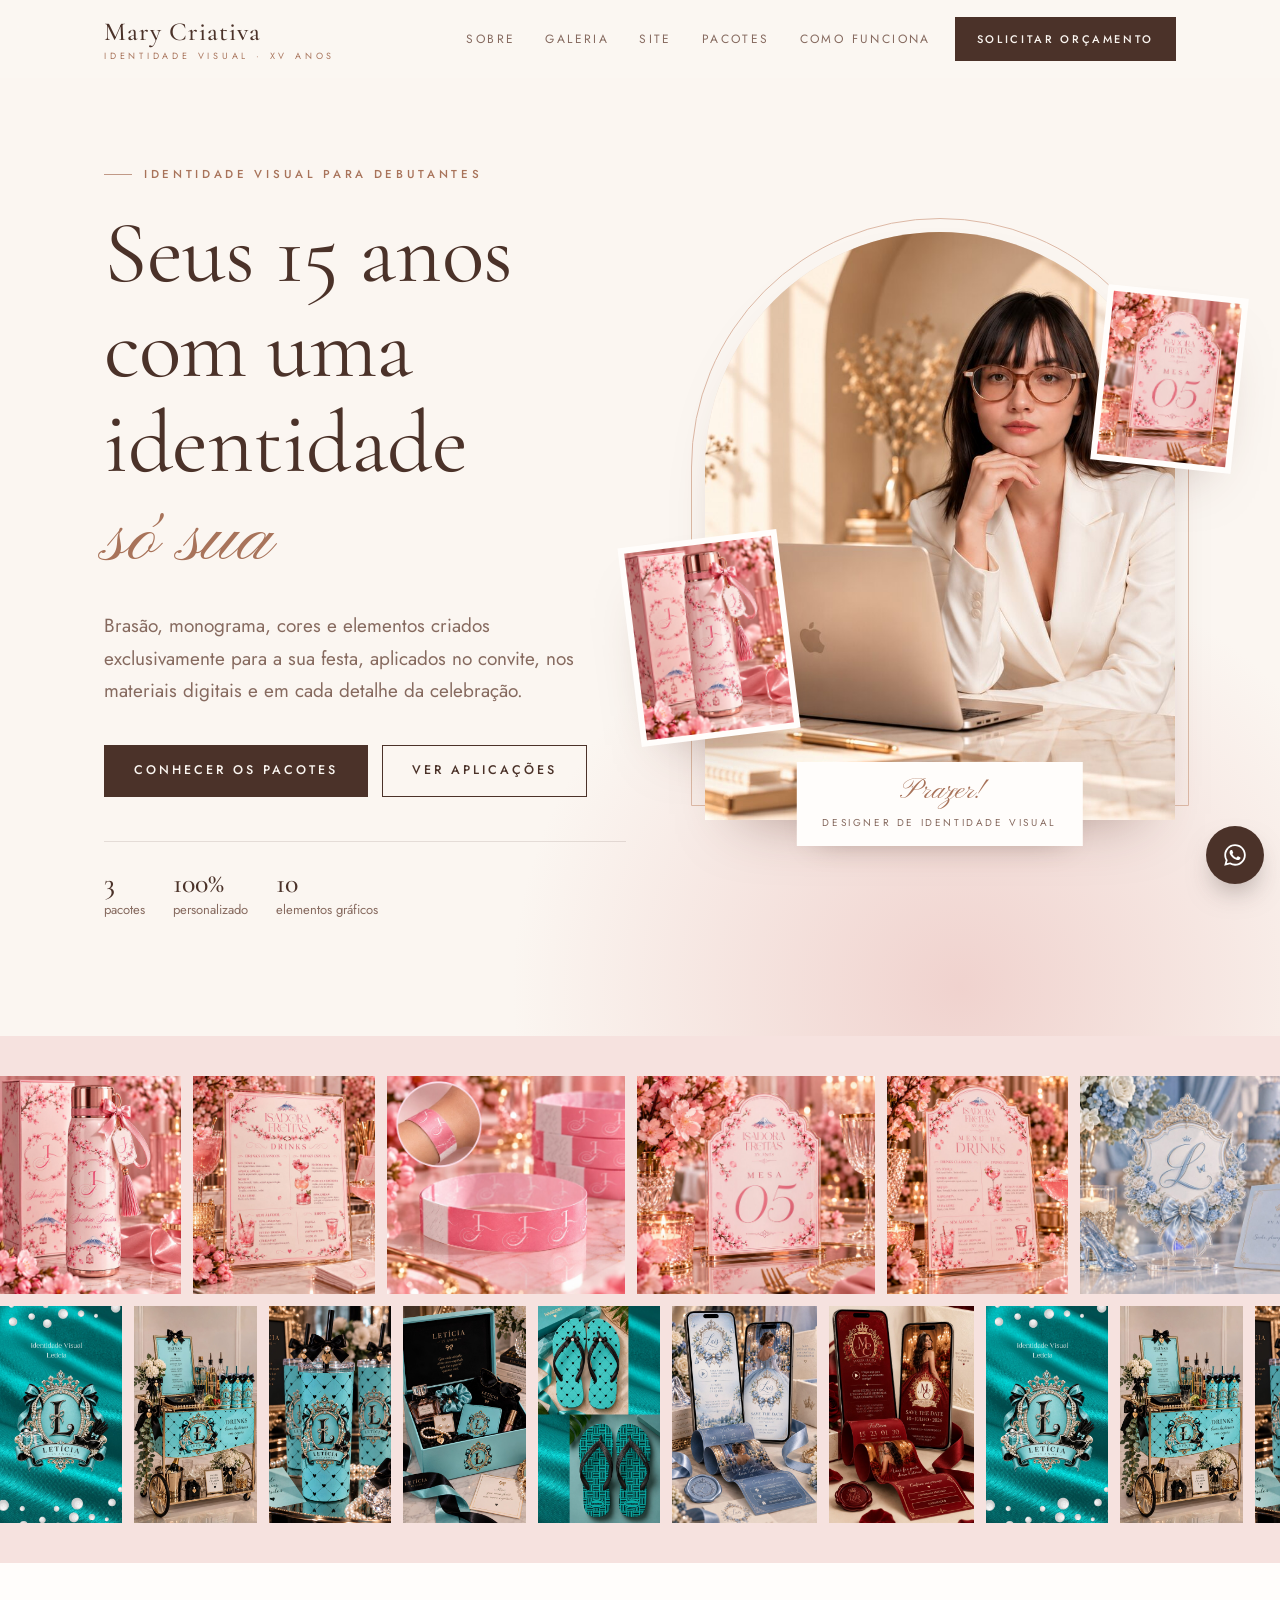
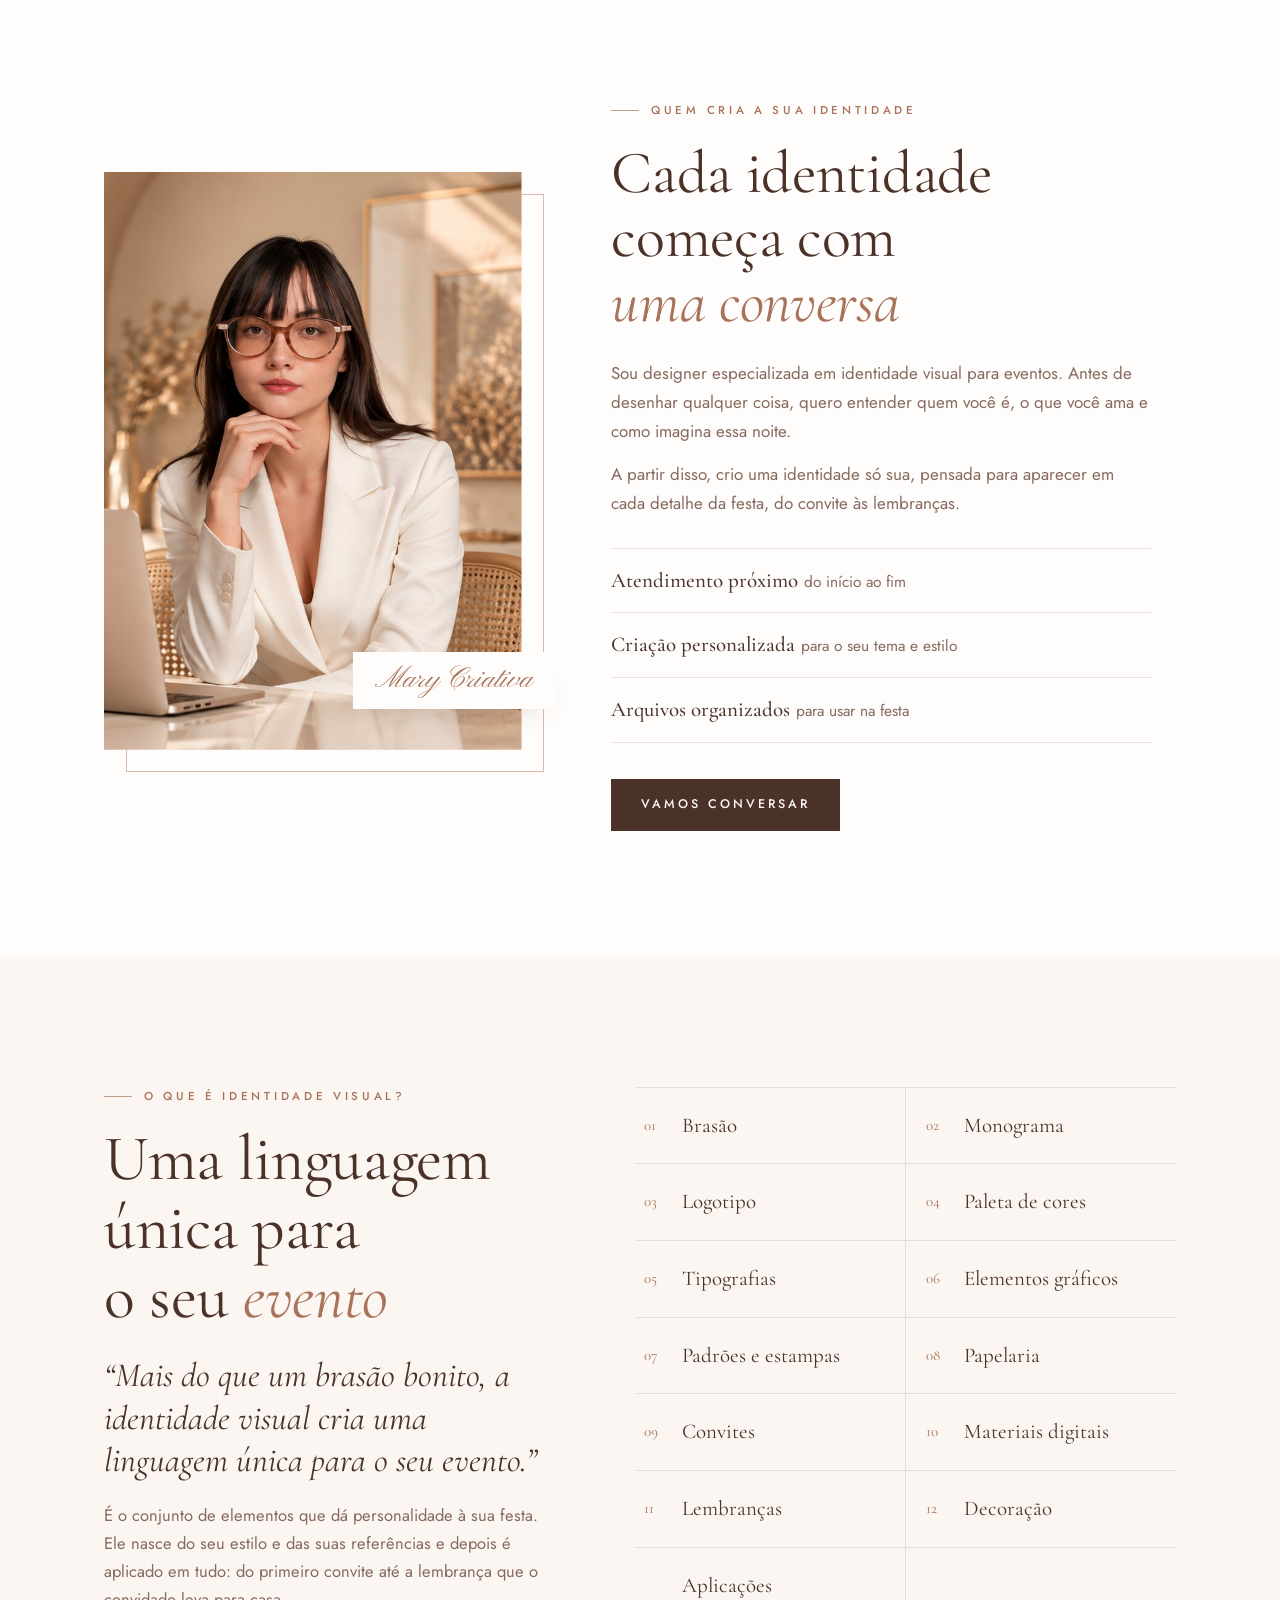
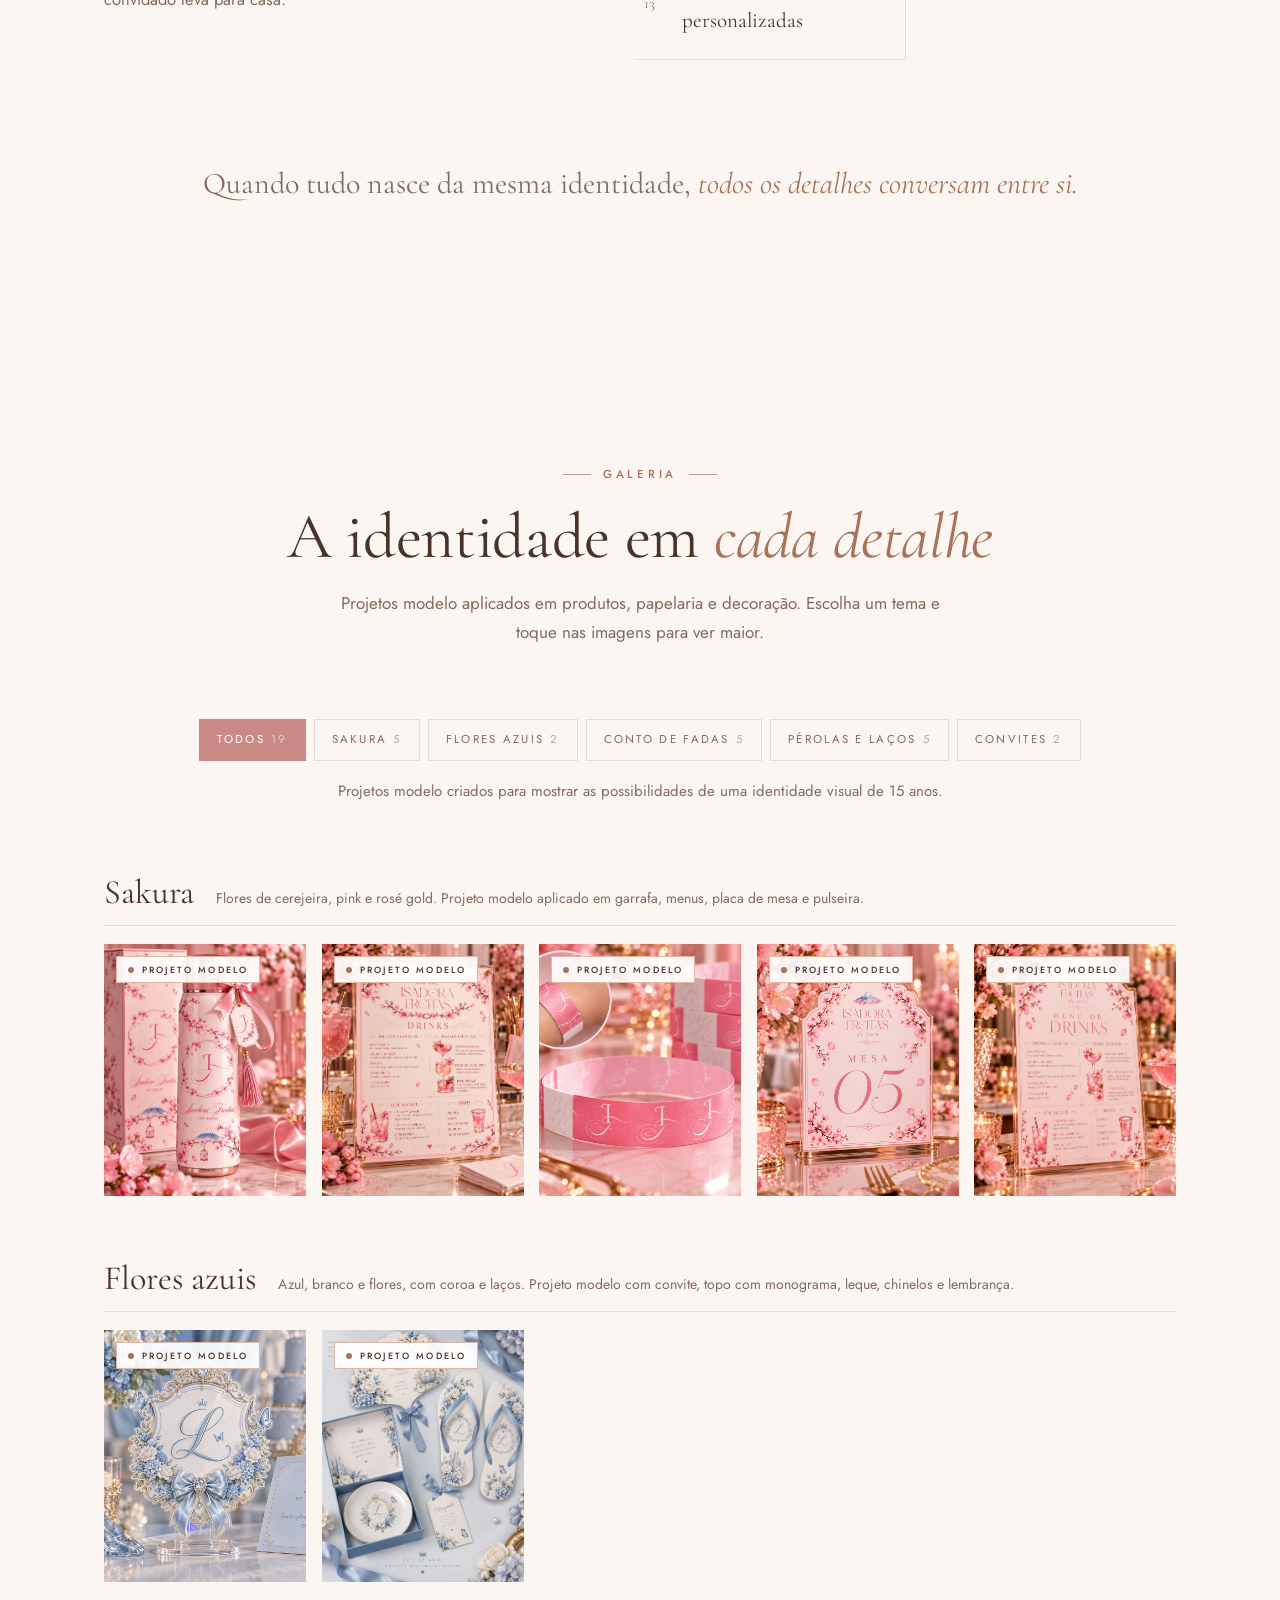
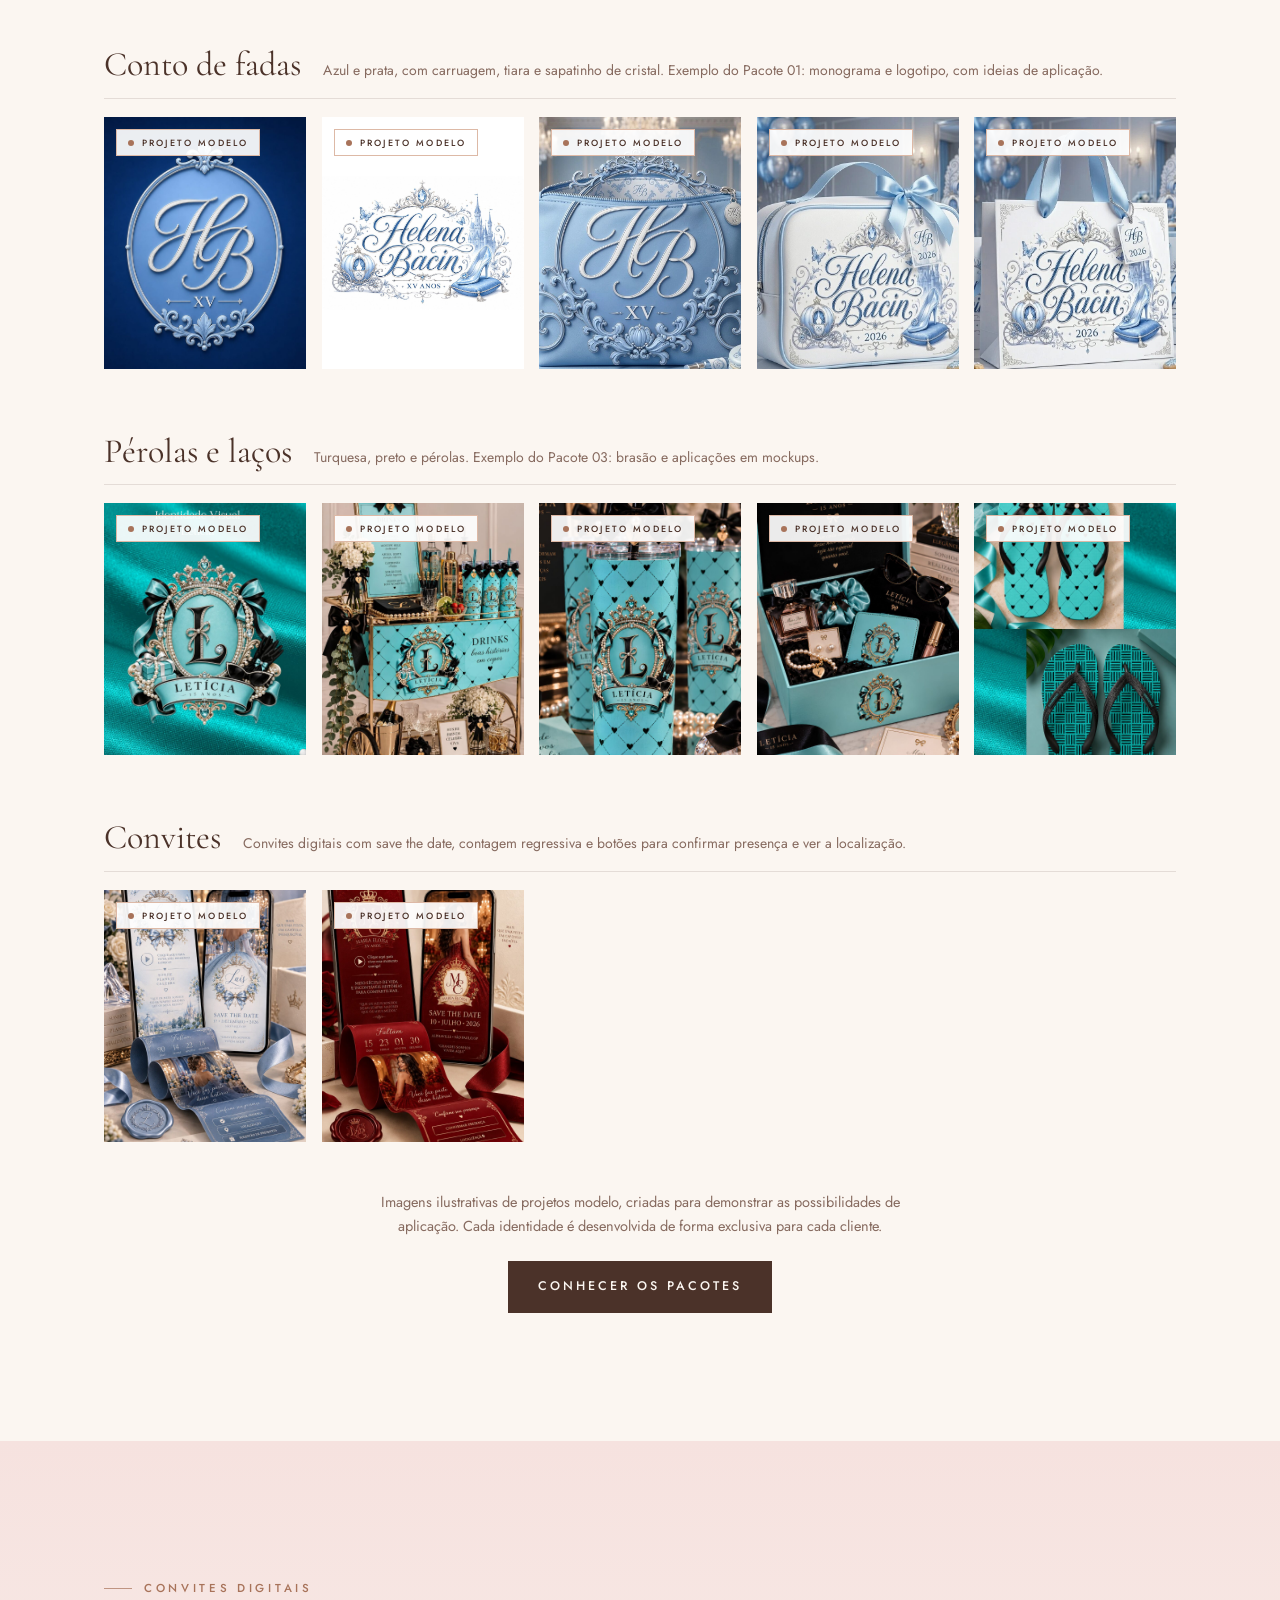
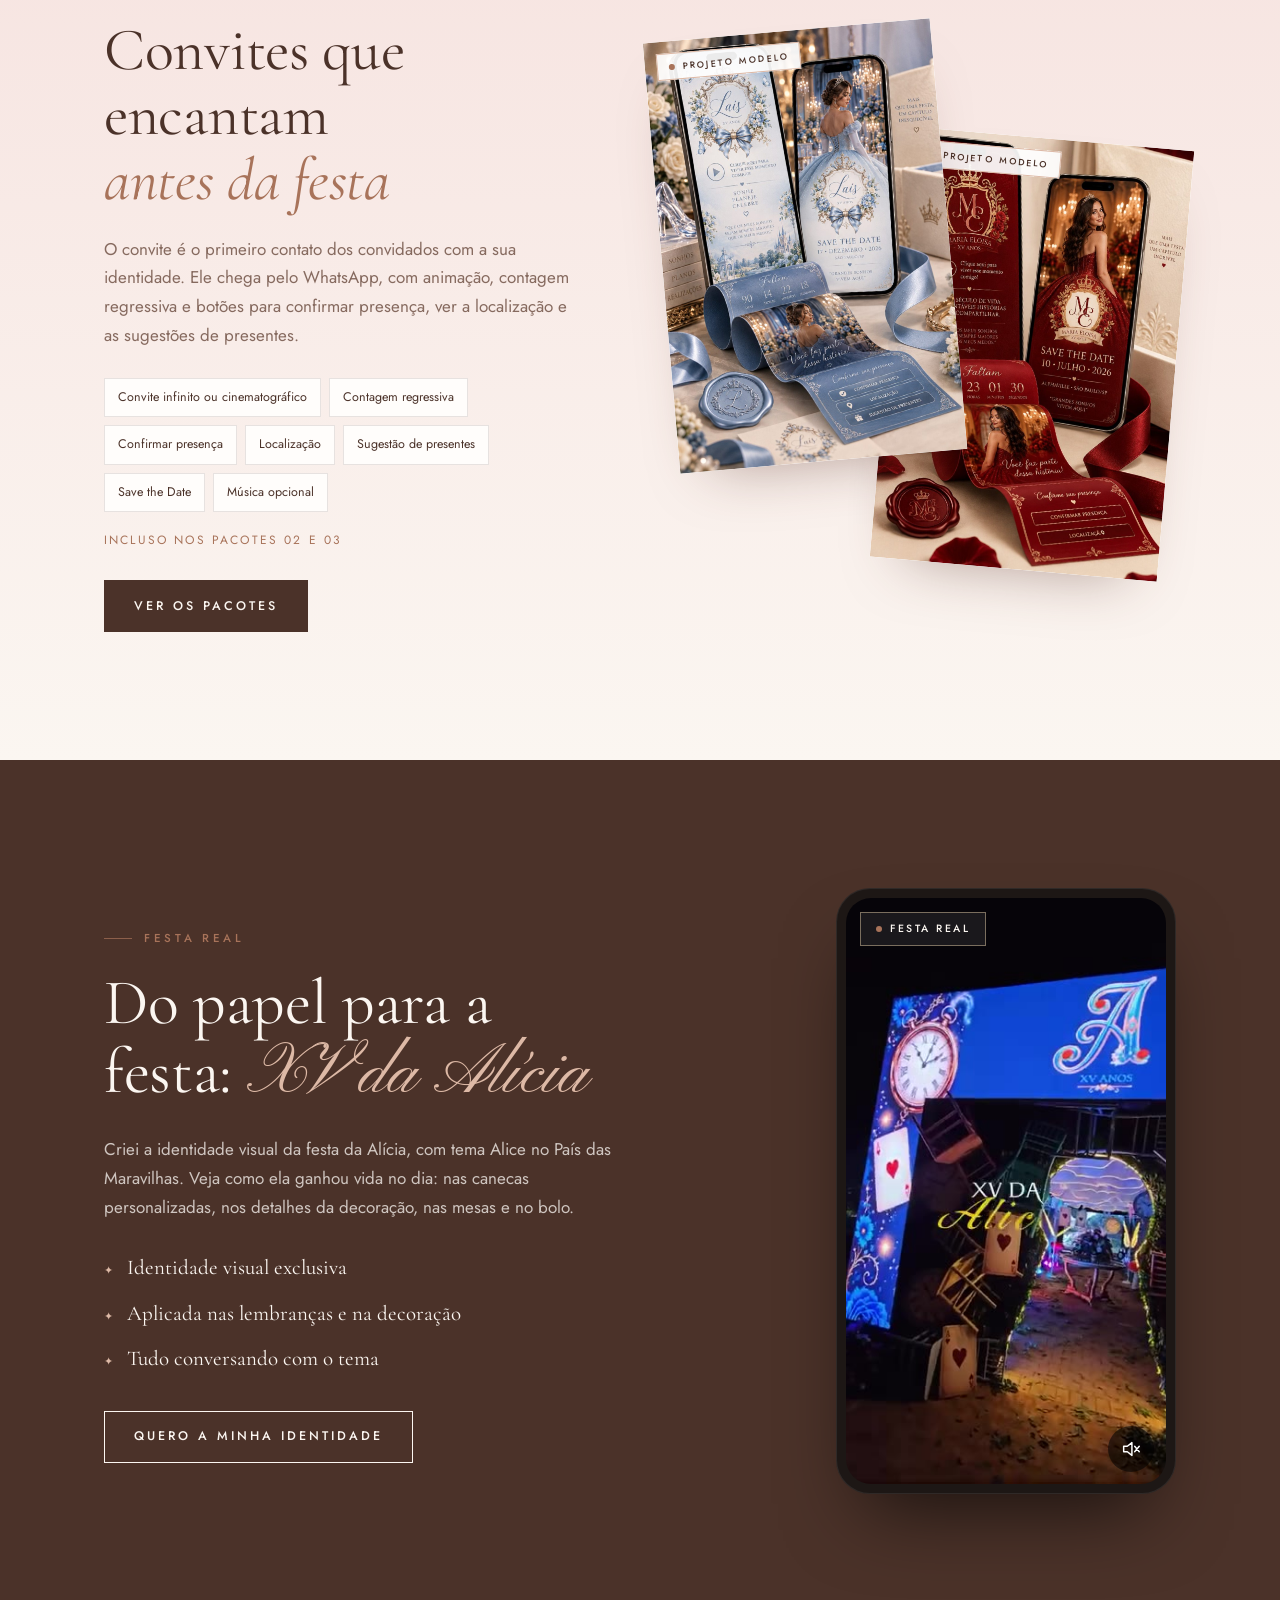
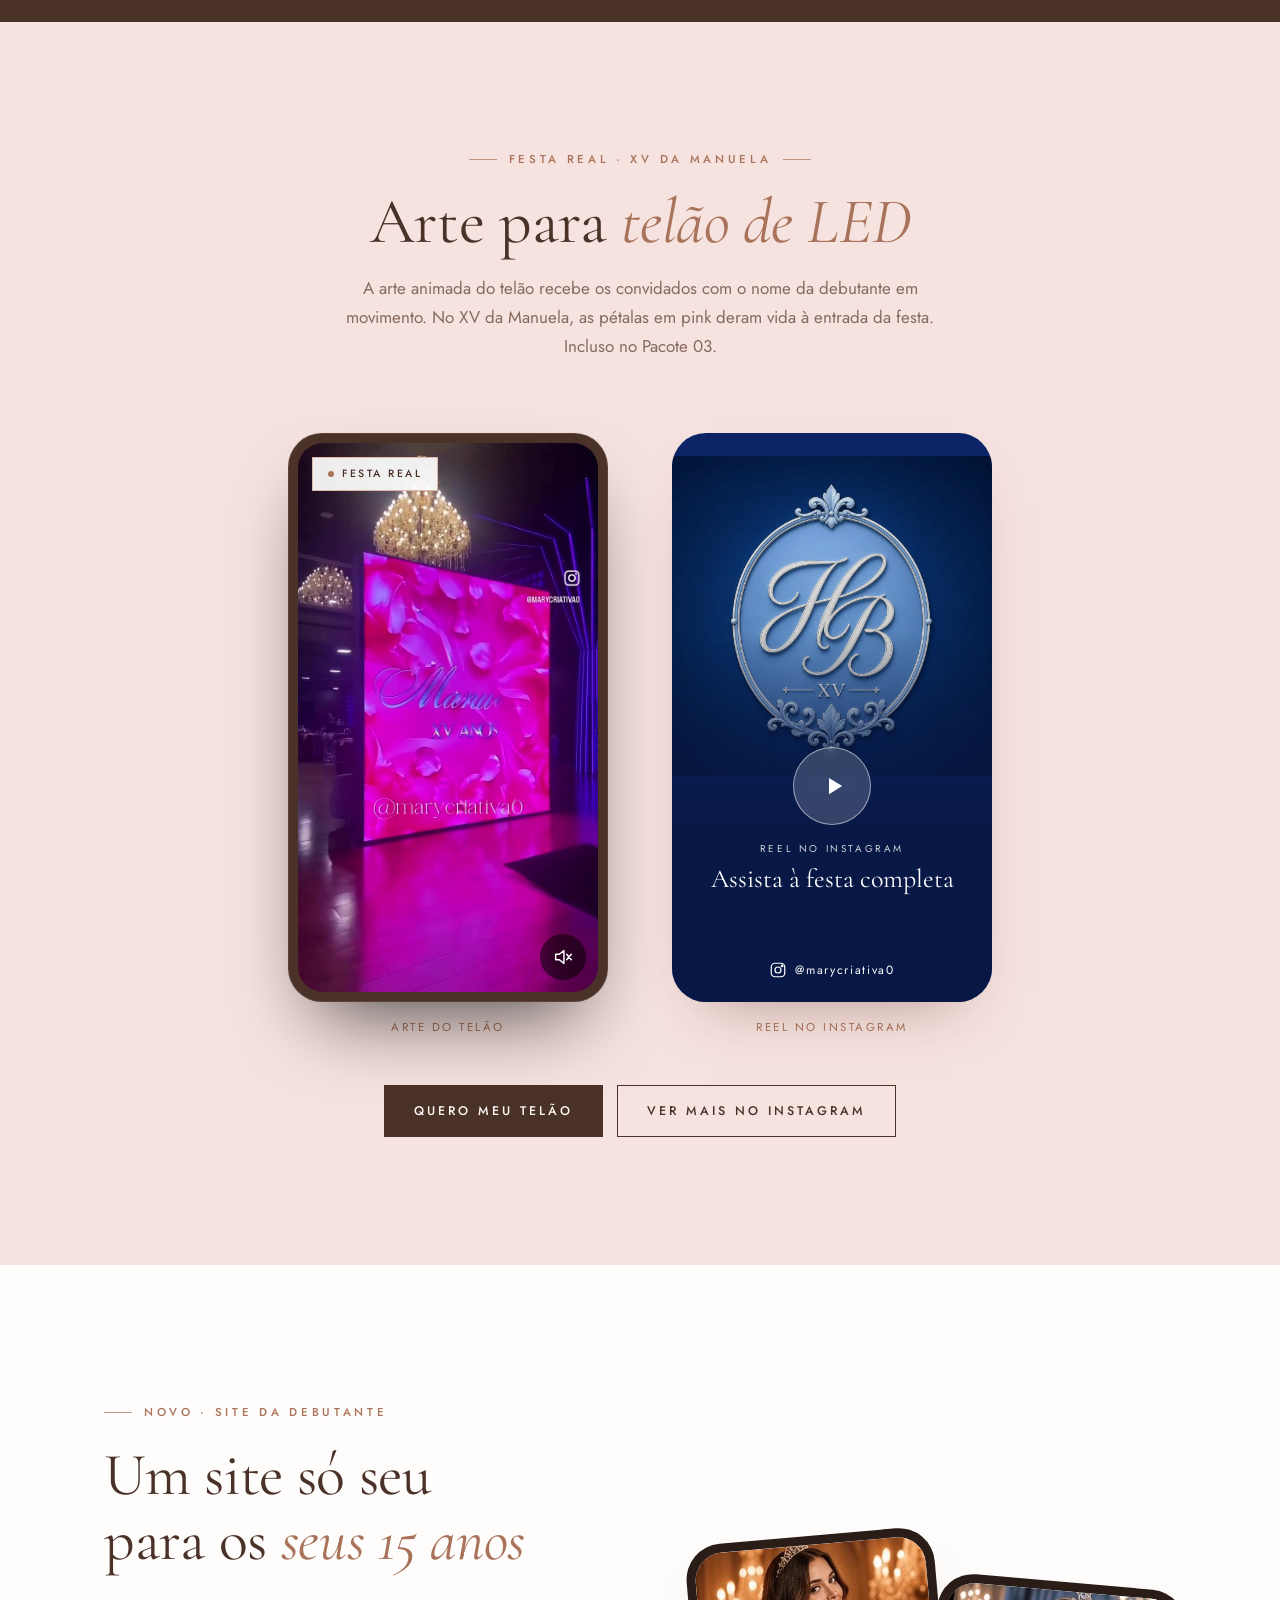
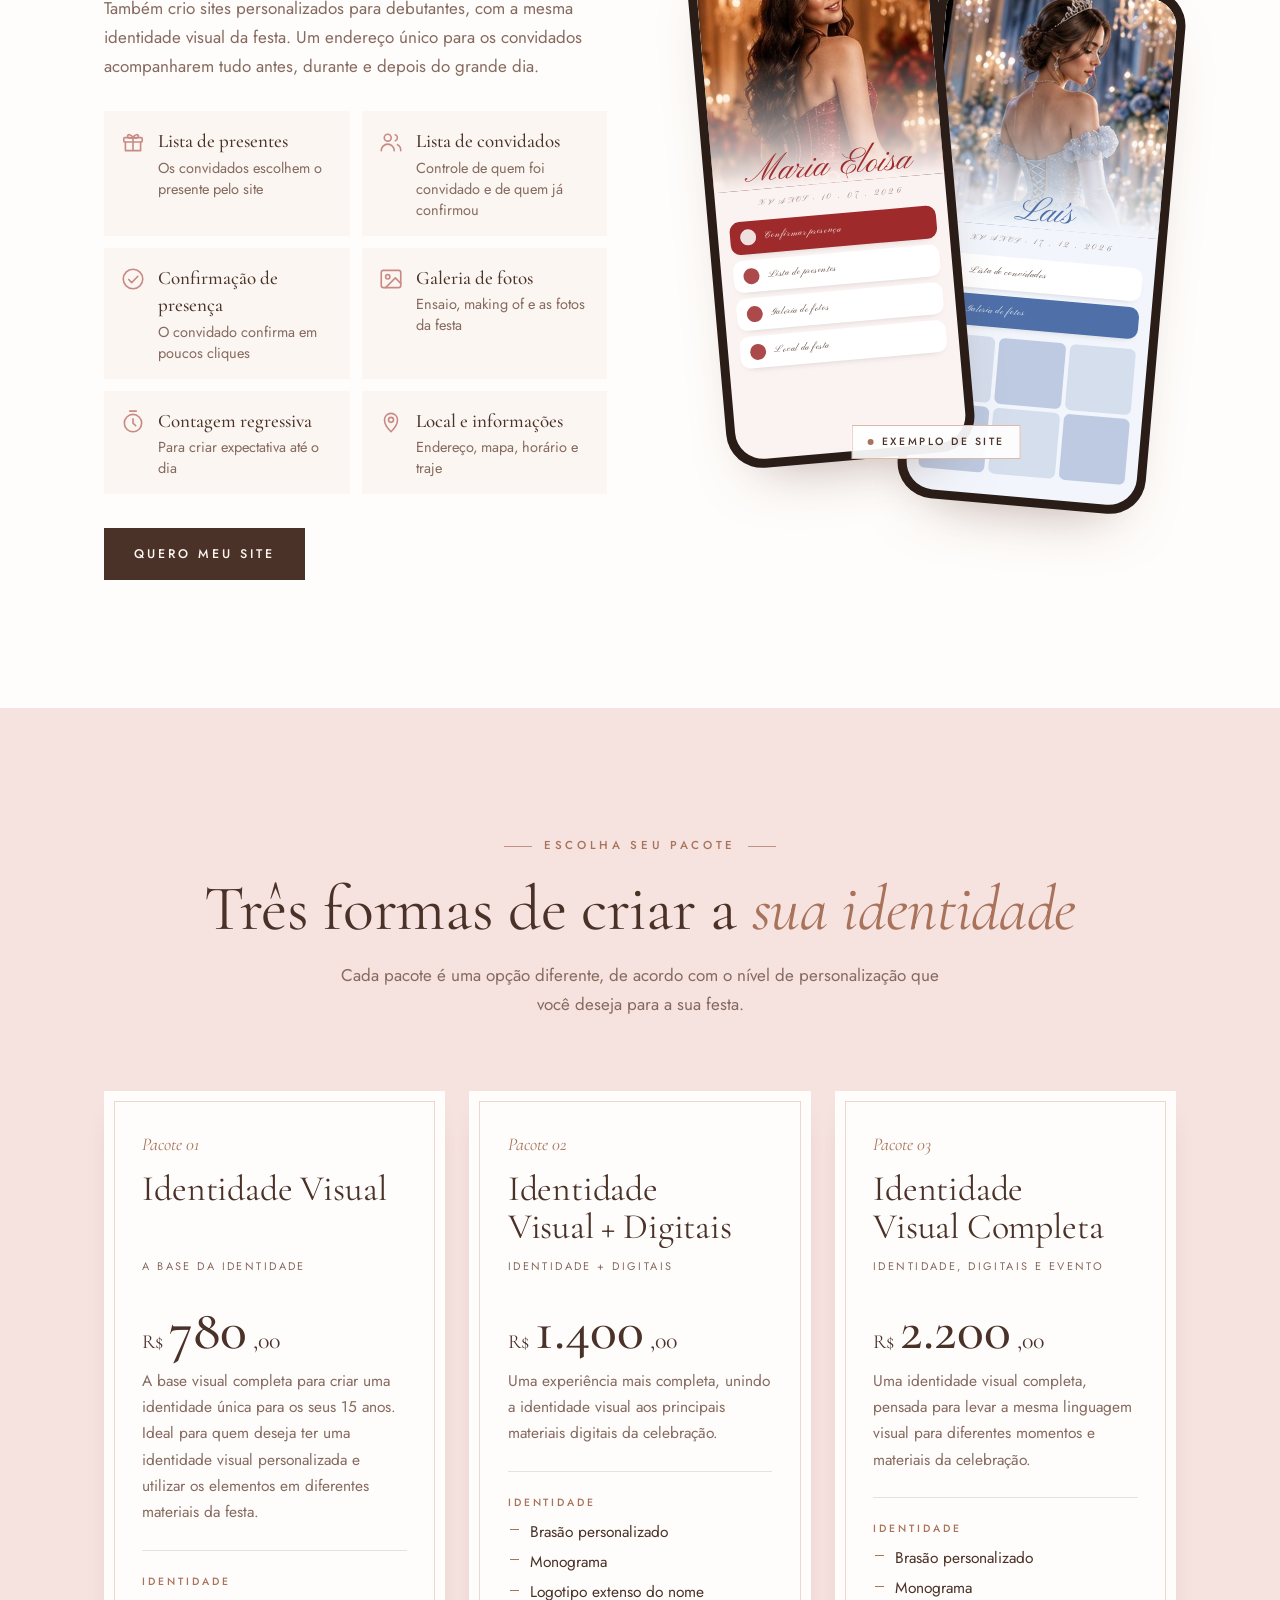
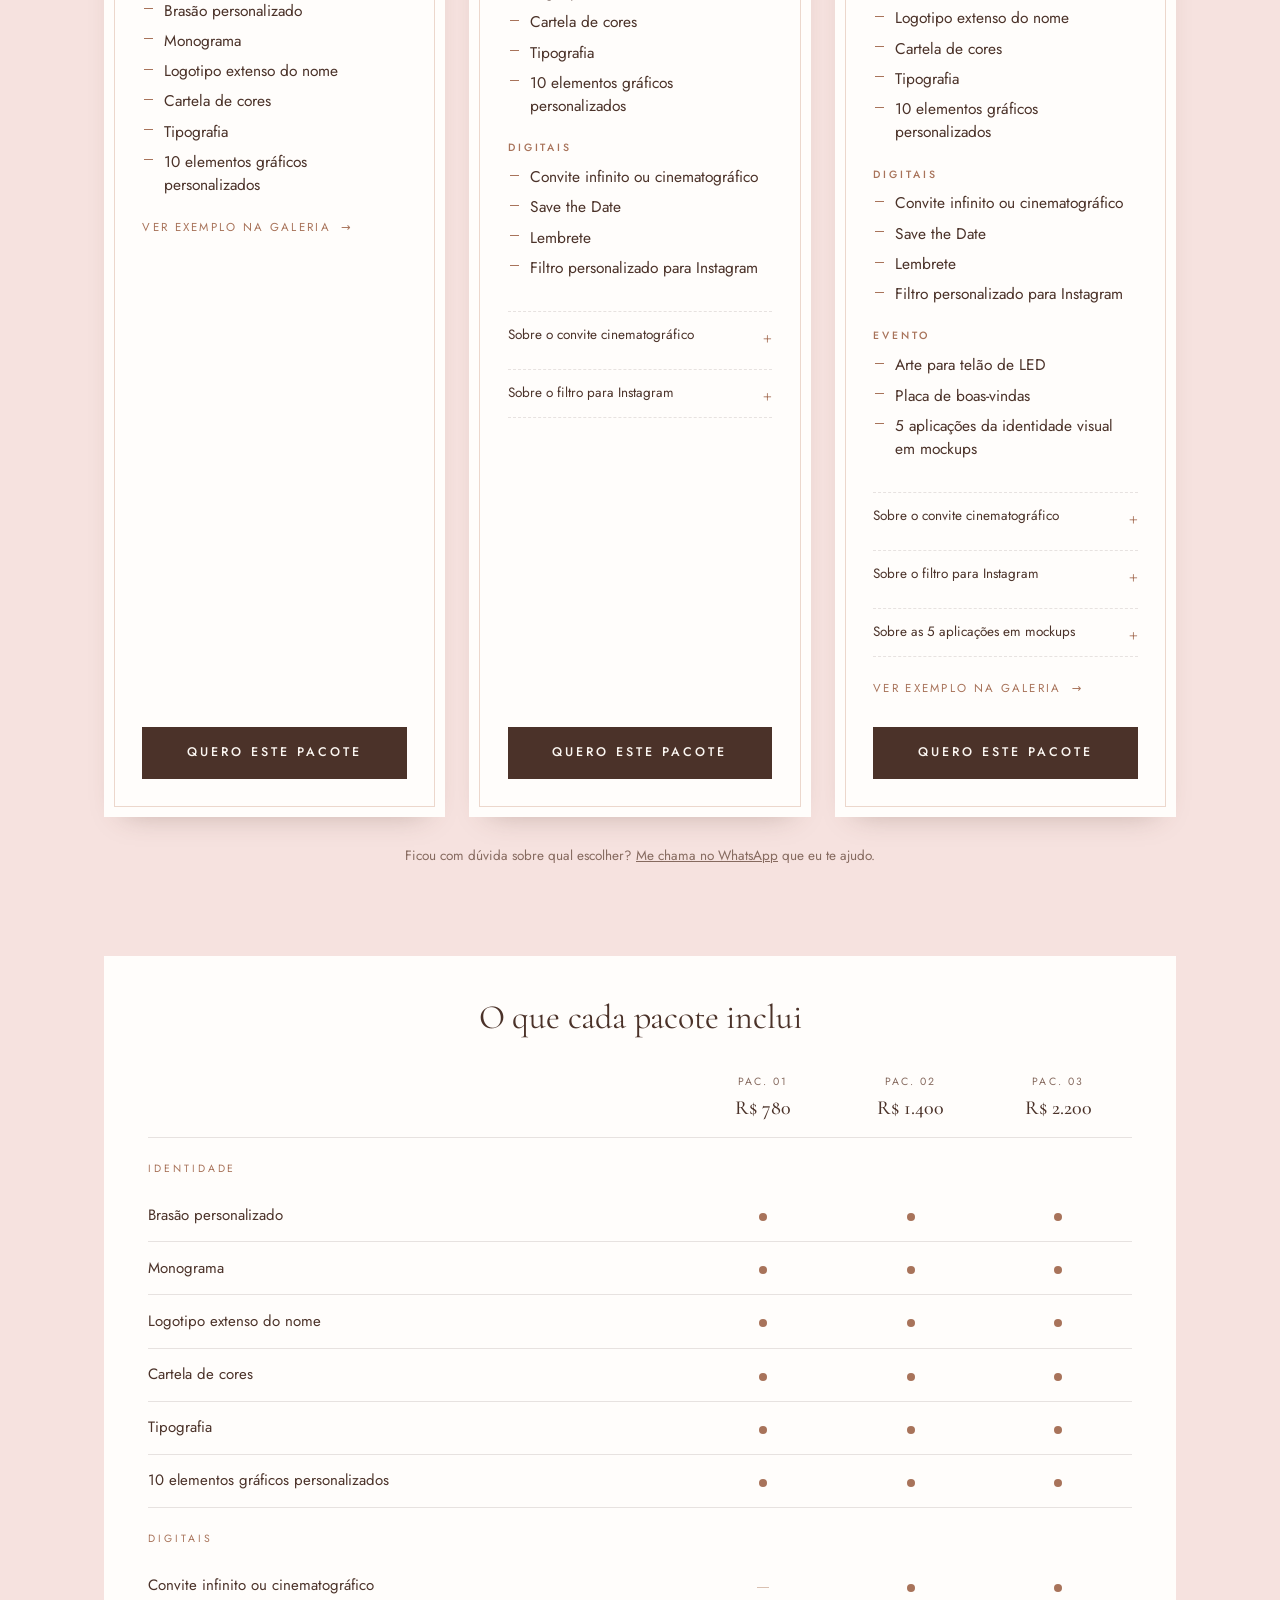
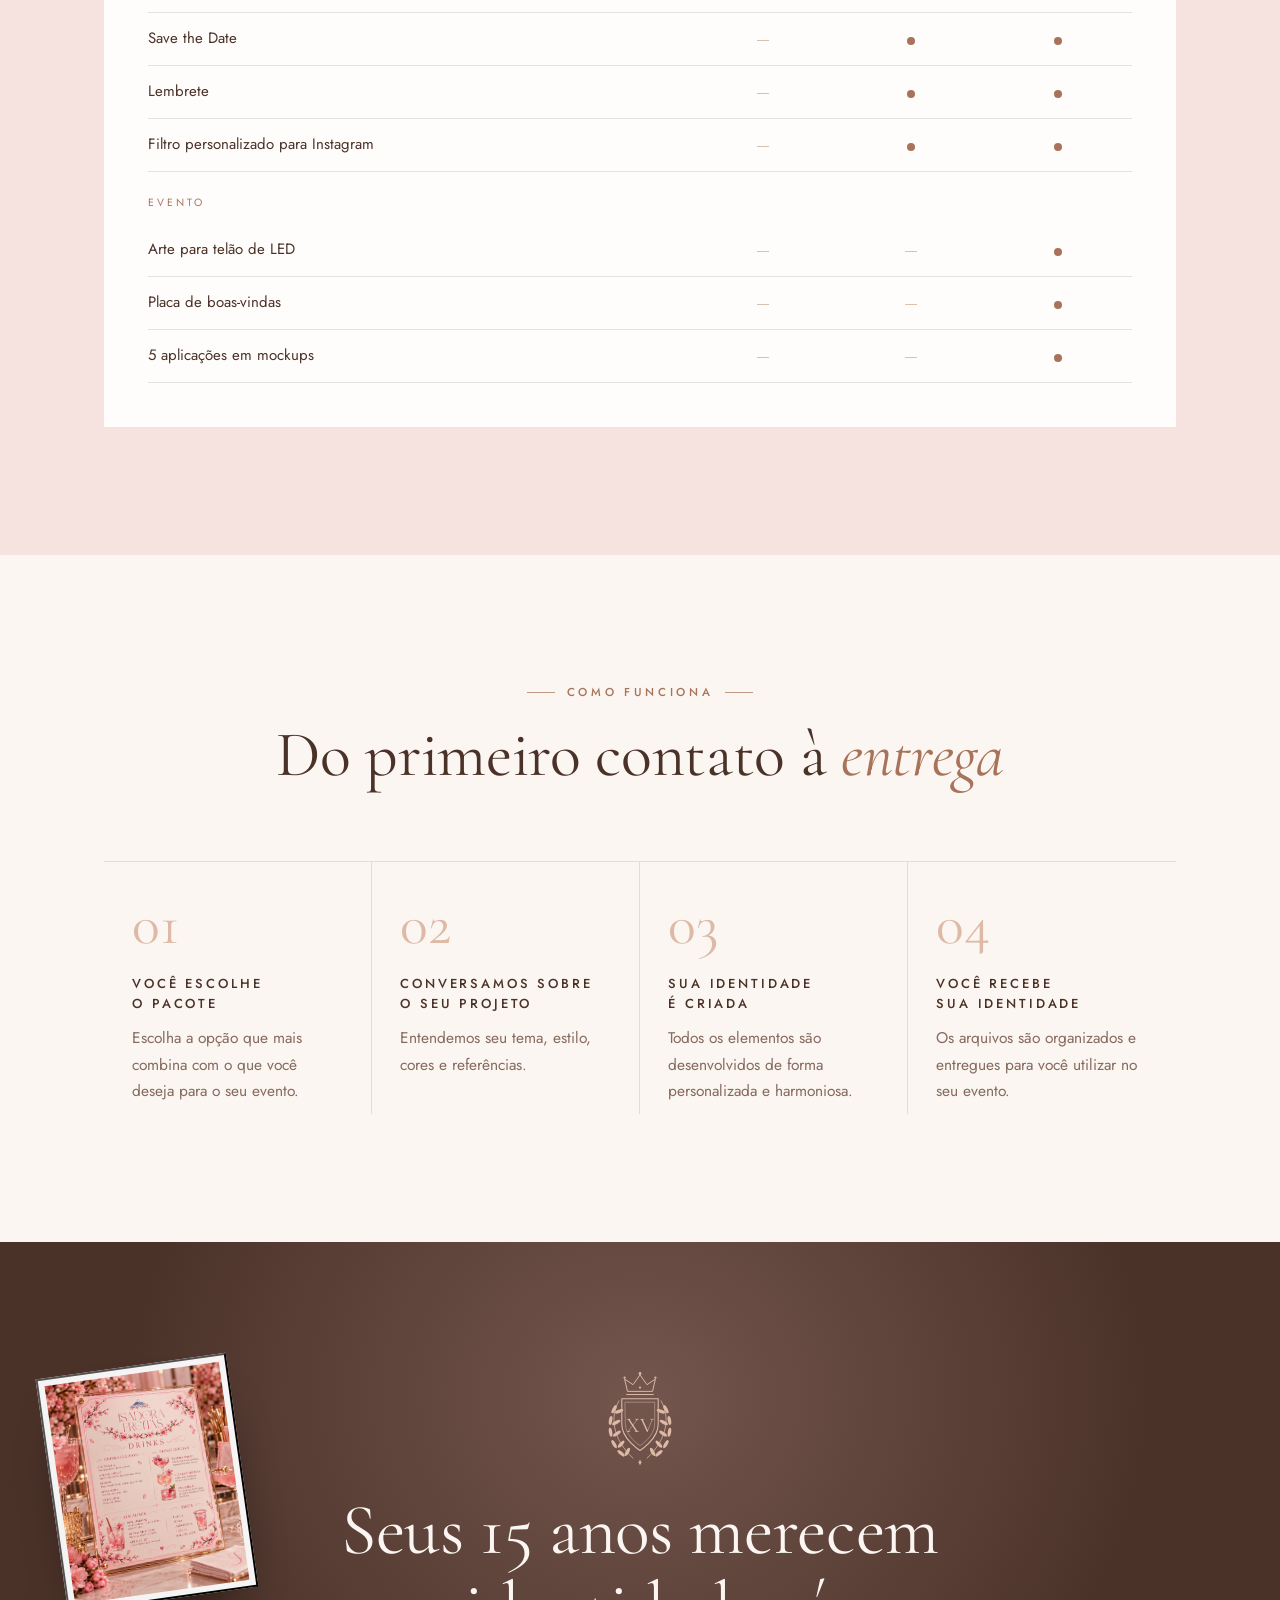
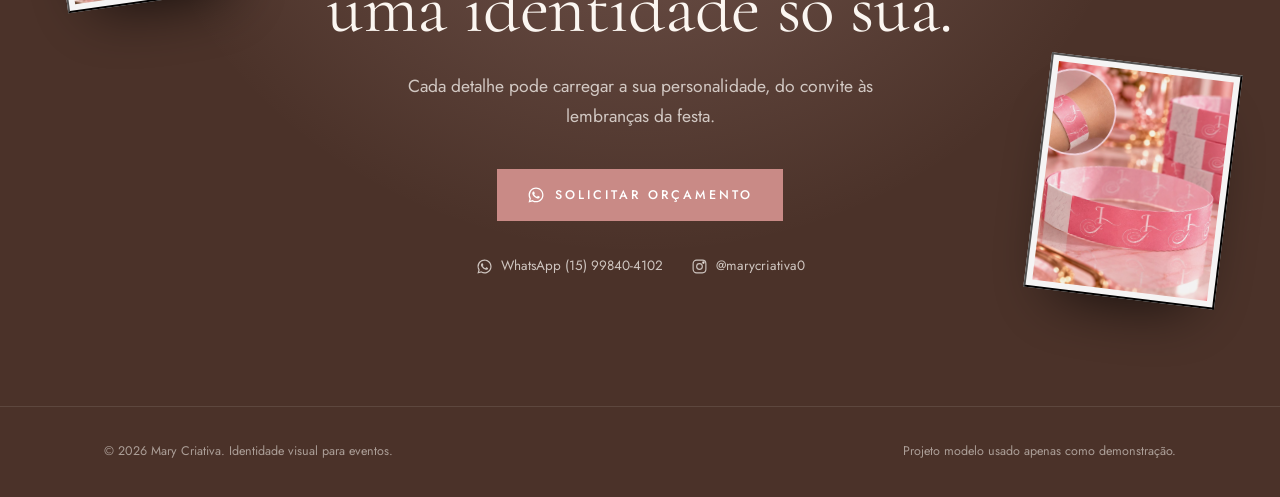
==== commit cd8608e8: "Remove illustrations tab, add custom debutante website section Co-Authored-By: Claude Opus 5.5 <nore" ====
--- a/identidade-xv/index.html
+++ b/identidade-xv/index.html
@@ -248,6 +248,35 @@
 .reel .snd svg{width:22px;height:22px}
 .reel .snd[hidden]{display:none}
 
+/* site personalizado */
+.site{background:var(--white);overflow:hidden}
+.site .wrap{display:grid;grid-template-columns:1.05fr 1fr;gap:clamp(40px,7vw,100px);align-items:center}
+.site h2{font-size:clamp(36px,5vw,60px);margin:20px 0 22px}
+.site .lead{color:var(--ink-soft);max-width:540px;font-size:17px}
+.feats{list-style:none;margin:30px 0 34px;padding:0;display:grid;grid-template-columns:1fr 1fr;gap:12px}
+.feats li{display:flex;gap:12px;align-items:flex-start;padding:16px;background:var(--bg);font-size:14.5px;color:var(--ink-soft);line-height:1.45}
+.feats b{display:block;font-family:var(--serif);font-weight:500;font-size:19px;color:var(--ink);margin-bottom:2px}
+.feats svg{flex:none;width:26px;height:26px;color:var(--rose-deep);margin-top:2px}
+.phones{position:relative;aspect-ratio:1/1.05;max-width:540px;width:100%;justify-self:center}
+.ph{position:absolute;width:52%;aspect-ratio:9/19;background:#2a1d18;border-radius:36px;padding:9px;box-shadow:var(--shadow)}
+.ph .scr{position:relative;height:100%;border-radius:28px;overflow:hidden;display:flex;flex-direction:column;background:var(--c-bg)}
+.ph.p1{left:2%;top:0;rotate:-5deg;z-index:2;--c-bg:#FBF3F1;--c-ac:#9E2A2B;animation:bob 8s ease-in-out infinite}
+.ph.p2{right:2%;top:9%;rotate:5deg;--c-bg:#F2F6FC;--c-ac:#4E6FA8;animation:bob 8s ease-in-out infinite -4s}
+.ph .cover{position:relative;height:47%;flex:none}
+.ph .cover img{width:100%;height:100%;object-fit:cover}
+.ph .cover::after{content:"";position:absolute;inset:0;background:linear-gradient(transparent 45%,var(--c-bg))}
+.ph .nm{position:relative;z-index:1;margin-top:-34px;text-align:center;font-family:var(--script);font-size:clamp(26px,3vw,36px);line-height:1;color:var(--c-ac)}
+.ph .sub{text-align:center;font-size:8px;letter-spacing:.3em;color:var(--ink-soft);margin:6px 0 10px}
+.ph .menu{display:grid;gap:6px;padding:0 12px}
+.ph .menu span{display:flex;align-items:center;gap:8px;padding:8px 10px;background:#fff;border-radius:10px;font-size:9.5px;letter-spacing:.06em;color:var(--ink);box-shadow:0 4px 10px -8px rgba(0,0,0,.4)}
+.ph .menu i{width:16px;height:16px;border-radius:50%;background:var(--c-ac);opacity:.85;flex:none}
+.ph .menu span.on{background:var(--c-ac);color:#fff}
+.ph .menu span.on i{background:#fff}
+.ph .pics{display:grid;grid-template-columns:repeat(3,1fr);gap:4px;padding:10px 12px 0}
+.ph .pics b{aspect-ratio:1;border-radius:6px;background:var(--c-ac);opacity:.18}
+.ph .pics b:nth-child(2n){opacity:.32}
+.site .tag{position:absolute;z-index:3;left:50%;bottom:-4%;translate:-50% 0;white-space:nowrap}
+
 /* telao */
 .screen{background:var(--blush)}
 .screen-row{display:flex;justify-content:center;align-items:flex-start;gap:clamp(24px,5vw,72px);flex-wrap:wrap}
@@ -379,6 +408,8 @@
   .jrow{grid-template-columns:repeat(3,1fr)}
   .me .wrap{grid-template-columns:1fr}
   .invites .wrap{grid-template-columns:1fr}
+  .site .wrap{grid-template-columns:1fr}
+  .phones{max-width:420px}
   .inv-stage{max-width:440px}
   .me-photo{max-width:400px}
   .portrait{width:min(400px,80%)}
@@ -394,6 +425,8 @@
   .piece:nth-child(odd){border-right:0;padding-right:8px}
   .piece:nth-child(even){padding-left:8px}
   .jrow{grid-template-columns:1fr 1fr;gap:8px}
+  .feats{grid-template-columns:1fr}
+  .ph .menu span{font-size:8px;padding:6px 8px}
   .gi .tag{display:none}
   .grp-h span{font-size:13px}
   .gi .tag{left:8px;top:8px;font-size:8px;padding:5px 8px;letter-spacing:.14em}
@@ -425,7 +458,7 @@
   html{scroll-behavior:auto}
   .marq .row{animation:none}
   .marq{overflow-x:auto}
-  .gi,.portrait .arch img,.float,.final .ff,.ig-play{animation:none}
+  .gi,.portrait .arch img,.float,.final .ff,.ig-play,.ph{animation:none}
   *{transition-duration:.01ms!important}
 }
 </style>
@@ -441,6 +474,7 @@
     <nav class="nav" aria-label="Seções">
       <a href="#sobre">Sobre</a>
       <a href="#aplicacoes">Galeria</a>
+      <a href="#site">Site</a>
       <a href="#pacotes">Pacotes</a>
       <a href="#como-funciona">Como funciona</a>
     </nav>
@@ -462,7 +496,8 @@
     <a href="#convites">Convites <span>04</span></a>
     <a href="#festa-real">Festas reais <span>05</span></a>
     <a href="#pacotes">Pacotes <span>06</span></a>
-    <a href="#como-funciona">Como funciona <span>07</span></a>
+    <a href="#site">Site da debutante <span>07</span></a>
+    <a href="#como-funciona">Como funciona <span>08</span></a>
     <a class="btn btn-dark js-wa" href="#" data-msg="Oi! Vi o site e quero solicitar um orçamento de Identidade Visual para os meus 15 anos.">Solicitar orçamento</a>
     <p class="note">Identidade visual personalizada para debutantes, do convite às lembranças da festa.</p>
   </div>
@@ -610,6 +645,39 @@
     <div class="ctas rv">
       <a class="btn btn-dark" href="#pacotes">Quero meu telão</a>
       <a class="btn btn-line js-ig" href="#" target="_blank" rel="noopener">Ver mais no Instagram</a>
+    </div>
+  </div>
+</section>
+
+<section class="sec site" id="site">
+  <div class="wrap">
+    <div class="rv">
+      <span class="eyebrow">Novo · Site da debutante</span>
+      <h2>Um site só seu para os <em class="it">seus 15 anos</em></h2>
+      <p class="lead">Também crio sites personalizados para debutantes, com a mesma identidade visual da festa. Um endereço único para os convidados acompanharem tudo antes, durante e depois do grande dia.</p>
+      <ul class="feats">
+        <li><svg viewBox="0 0 24 24" fill="none" stroke="currentColor" stroke-width="1.5" stroke-linecap="round" stroke-linejoin="round" aria-hidden="true"><rect x="3.5" y="8" width="17" height="4" rx="1"/><path d="M5 12v8h14v-8M12 8v12M12 8c-1.5-3.5-5.5-3.5-5-1s5 1 5 1Zm0 0c1.5-3.5 5.5-3.5 5-1s-5 1-5 1Z"/></svg><span><b>Lista de presentes</b>Os convidados escolhem o presente pelo site</span></li>
+        <li><svg viewBox="0 0 24 24" fill="none" stroke="currentColor" stroke-width="1.5" stroke-linecap="round" stroke-linejoin="round" aria-hidden="true"><circle cx="9" cy="8" r="3.2"/><path d="M3 20c0-3.3 2.7-6 6-6s6 2.7 6 6"/><path d="M16 5.2a3 3 0 0 1 0 5.6M18 14.5c2 .8 3 2.8 3 5.5"/></svg><span><b>Lista de convidados</b>Controle de quem foi convidado e de quem já confirmou</span></li>
+        <li><svg viewBox="0 0 24 24" fill="none" stroke="currentColor" stroke-width="1.5" stroke-linecap="round" stroke-linejoin="round" aria-hidden="true"><circle cx="12" cy="12" r="9"/><path d="m8 12.5 2.8 2.8L16.5 9.5"/></svg><span><b>Confirmação de presença</b>O convidado confirma em poucos cliques</span></li>
+        <li><svg viewBox="0 0 24 24" fill="none" stroke="currentColor" stroke-width="1.5" stroke-linecap="round" stroke-linejoin="round" aria-hidden="true"><rect x="3" y="4" width="18" height="16" rx="2"/><circle cx="9" cy="10" r="2"/><path d="m21 16-5-5-9 9"/></svg><span><b>Galeria de fotos</b>Ensaio, making of e as fotos da festa</span></li>
+        <li><svg viewBox="0 0 24 24" fill="none" stroke="currentColor" stroke-width="1.5" stroke-linecap="round" stroke-linejoin="round" aria-hidden="true"><circle cx="12" cy="13" r="8"/><path d="M12 9v4l2.5 2.5M9 2h6"/></svg><span><b>Contagem regressiva</b>Para criar expectativa até o dia</span></li>
+        <li><svg viewBox="0 0 24 24" fill="none" stroke="currentColor" stroke-width="1.5" stroke-linecap="round" stroke-linejoin="round" aria-hidden="true"><path d="M12 21s-6-5.6-6-11a6 6 0 0 1 12 0c0 5.4-6 11-6 11Z"/><circle cx="12" cy="10" r="2.3"/></svg><span><b>Local e informações</b>Endereço, mapa, horário e traje</span></li>
+      </ul>
+      <a class="btn btn-dark js-wa" href="#" data-msg="Oi! Vi o site e quero saber sobre o site personalizado para os meus 15 anos.">Quero meu site</a>
+    </div>
+    <div class="phones rv" aria-hidden="true">
+      <div class="ph p1"><div class="scr">
+        <div class="cover"><img src="img/site/debutante-vermelho.jpg" alt="" loading="lazy"></div>
+        <div class="nm">Maria Eloisa</div><div class="sub">XV ANOS · 10 . 07 . 2026</div>
+        <div class="menu"><span class="on"><i></i>Confirmar presença</span><span><i></i>Lista de presentes</span><span><i></i>Galeria de fotos</span><span><i></i>Local da festa</span></div>
+      </div></div>
+      <div class="ph p2"><div class="scr">
+        <div class="cover"><img src="img/site/debutante-azul.jpg" alt="" loading="lazy"></div>
+        <div class="nm">Laís</div><div class="sub">XV ANOS · 17 . 12 . 2026</div>
+        <div class="menu"><span><i></i>Lista de convidados</span><span class="on"><i></i>Galeria de fotos</span></div>
+        <div class="pics"><b></b><b></b><b></b><b></b><b></b><b></b></div>
+      </div></div>
+      <span class="tag">Exemplo de site</span>
     </div>
   </div>
 </section>
@@ -775,15 +843,14 @@
 ];
 
 /* Galeria com abas. Cada projeto tem as suas fotos (pasta img/).
-   r = largura / altura da foto. "ilustracoes" usa os desenhos feitos no próprio site. */
+   r = largura / altura da foto. */
 const PROJETOS = [
   { id: "todos", nome: "Todos", desc: "Projetos modelo criados para mostrar as possibilidades de uma identidade visual de 15 anos." },
   { id: "isadora", nome: "Sakura", desc: "Flores de cerejeira, pink e rosé gold. Projeto modelo aplicado em garrafa, menus, placa de mesa e pulseira." },
   { id: "helena", nome: "Conto de fadas", desc: "Azul e prata, com carruagem, tiara e sapatinho de cristal. Exemplo do Pacote 01: monograma e logotipo, com ideias de aplicação." },
   { id: "lais", nome: "Flores azuis", desc: "Azul, branco e flores, com coroa e laços. Projeto modelo com convite, topo com monograma, leque, chinelos e lembrança." },
   { id: "convites", nome: "Convites", desc: "Convites digitais com save the date, contagem regressiva e botões para confirmar presença e ver a localização." },
-  { id: "leticia", nome: "Pérolas e laços", desc: "Turquesa, preto e pérolas. Exemplo do Pacote 03: brasão e aplicações em mockups." },
-  { id: "ilustracoes", nome: "Ilustrações", desc: "Desenhos de outras aplicações possíveis para a sua identidade: convite digital, papelaria, embalagens e mais." }
+  { id: "leticia", nome: "Pérolas e laços", desc: "Turquesa, preto e pérolas. Exemplo do Pacote 03: brasão e aplicações em mockups." }
 ];
 const GALERIA = [
   { p: "isadora", src: "img/projeto-modelo/garrafa.jpg", r: 1145 / 1374, nome: "Garrafa térmica", texto: "Garrafa com caixa, tag e flores de cerejeira" },
@@ -804,17 +871,7 @@
   { p: "lais", src: "img/projeto-lais/topo-monograma.jpg", r: 1, nome: "Topo com monograma", texto: "Monograma com coroa, flores e laço em acrílico" },
   { p: "lais", src: "img/projeto-lais/kit-lembrancas.jpg", r: 1145 / 1374, nome: "Kit de lembranças", texto: "Leque, chinelos, caixa com prato e tag de agradecimento" },
   { p: "convites", src: "img/convites/convite-lais.jpg", r: 2 / 3, nome: "Convite digital azul", texto: "Save the date, contagem regressiva e confirmação de presença" },
-  { p: "convites", src: "img/convites/convite-maria-eloisa.jpg", r: 2 / 3, nome: "Convite digital vermelho", texto: "Brasão com rosas, save the date e botões interativos" },
-  { p: "ilustracoes", scene: "convite", r: 1.6, nome: "Convite digital", texto: "Convite cinematográfico com botões interativos" },
-  { p: "ilustracoes", scene: "boas-vindas", r: .8, nome: "Placa de boas-vindas", texto: "A primeira peça que os convidados veem" },
-  { p: "ilustracoes", scene: "necessaire", r: .8, nome: "Necessaire", texto: "Brasão aplicado em dourado" },
-  { p: "ilustracoes", scene: "papelaria", r: .8, nome: "Papelaria", texto: "Convite impresso, tags e adesivos" },
-  { p: "ilustracoes", scene: "decoracao", r: 1.6, nome: "Decoração", texto: "Painel e mesa principal com o brasão" },
-  { p: "ilustracoes", scene: "sacola", r: .8, nome: "Sacola", texto: "Para os mimos das convidadas" },
-  { p: "ilustracoes", scene: "lembranca", r: .8, nome: "Lembrança", texto: "Caixinha com laço e tag do monograma" },
-  { p: "ilustracoes", scene: "embalagem", r: .8, nome: "Embalagem", texto: "Latinhas personalizadas para doces" },
-  { p: "ilustracoes", scene: "robe", r: .8, nome: "Robe", texto: "Para o making of da debutante" },
-  { p: "ilustracoes", scene: "chinelo", r: .8, nome: "Chinelo", texto: "Para a pista de dança" }
+  { p: "convites", src: "img/convites/convite-maria-eloisa.jpg", r: 2 / 3, nome: "Convite digital vermelho", texto: "Brasão com rosas, save the date e botões interativos" }
 ];
 
 const ELEMENTOS = ["Brasão", "Monograma", "Logotipo", "Paleta de cores", "Tipografias", "Elementos gráficos", "Padrões e estampas", "Papelaria", "Convites", "Materiais digitais", "Lembranças", "Decoração", "Aplicações personalizadas"];
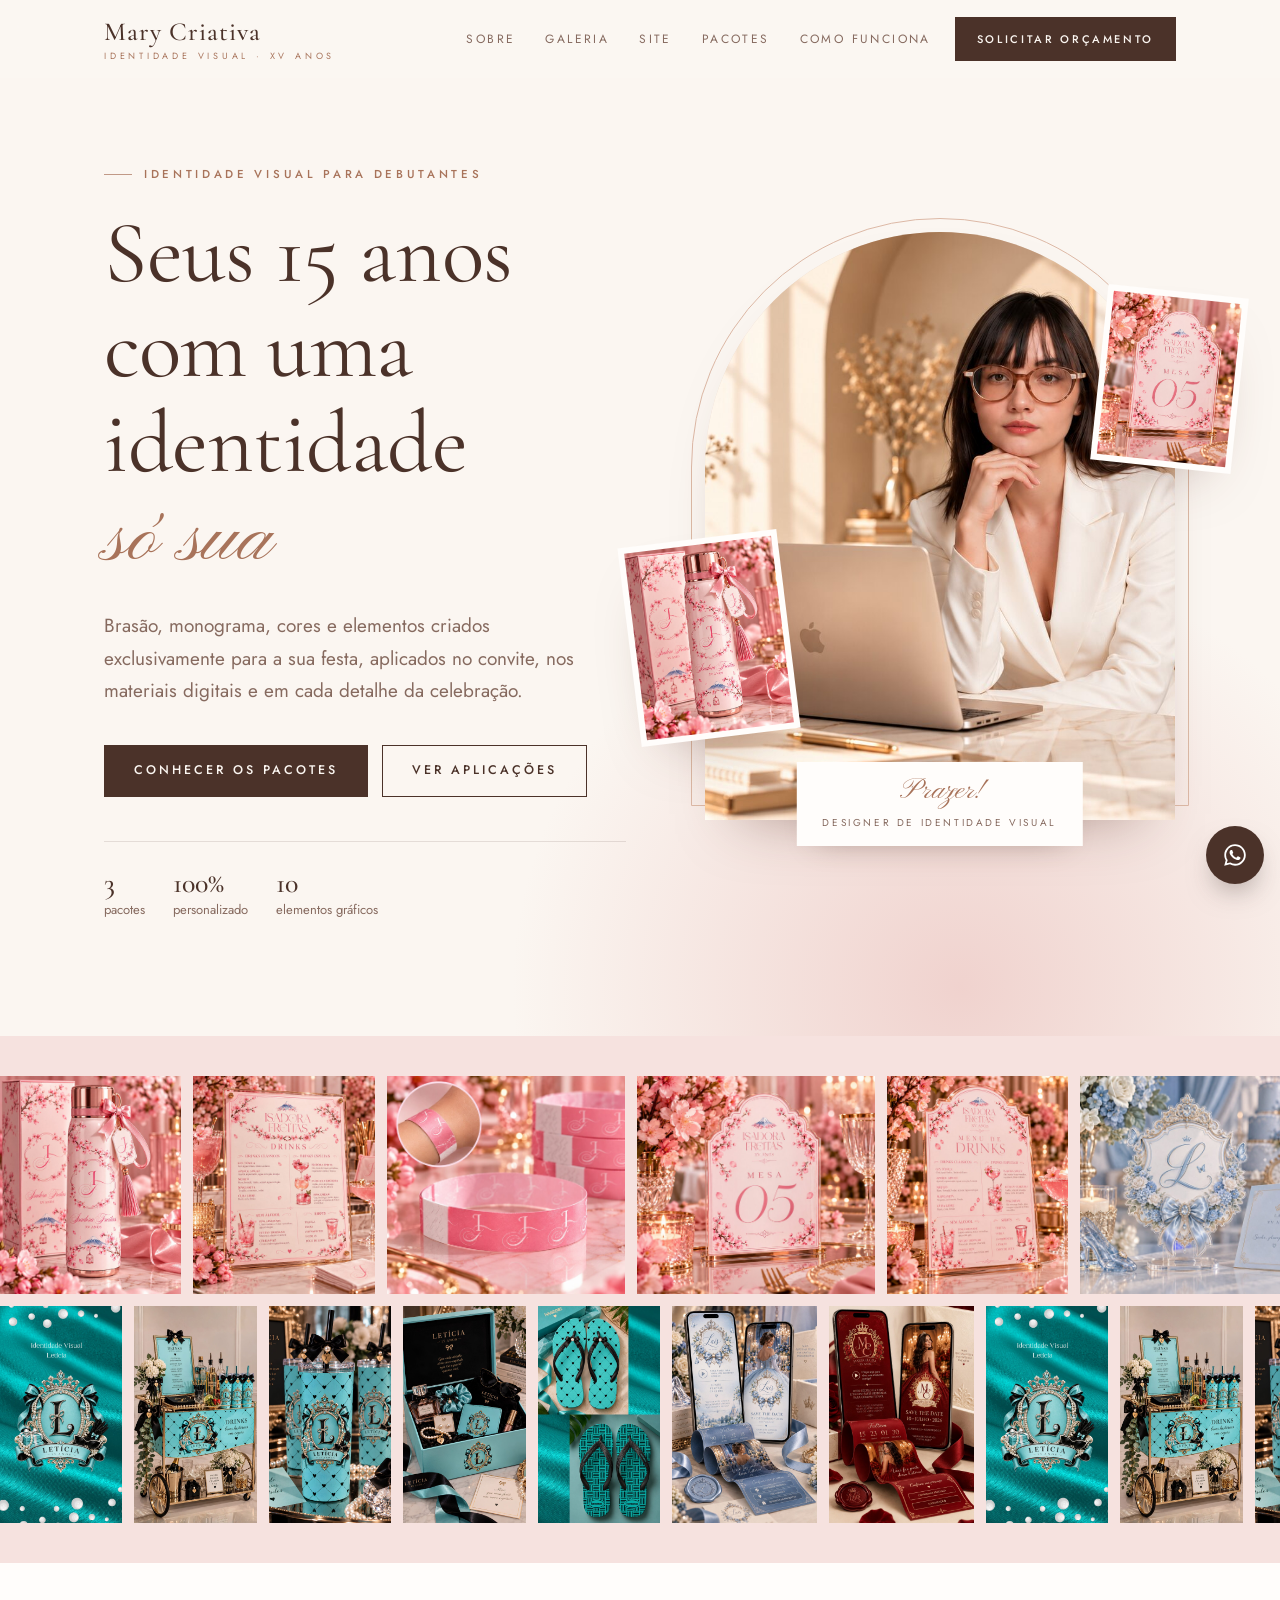
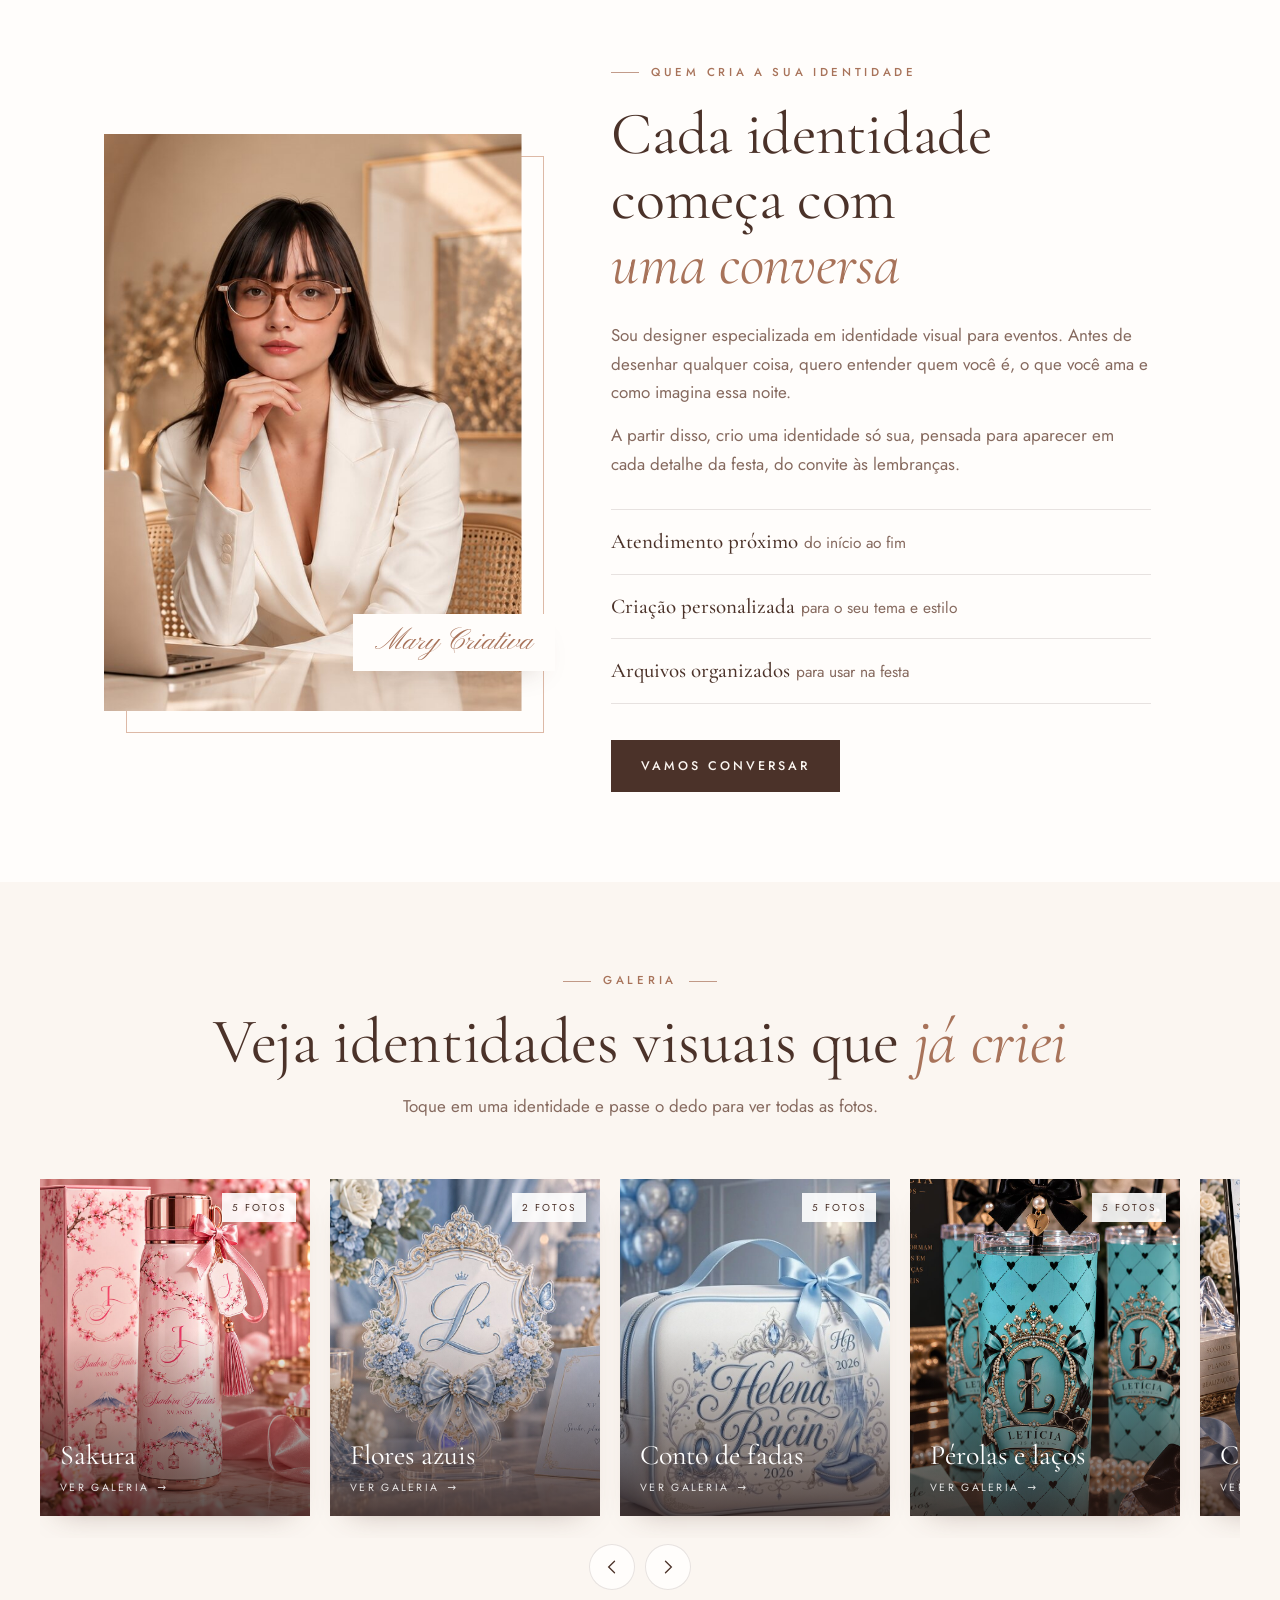
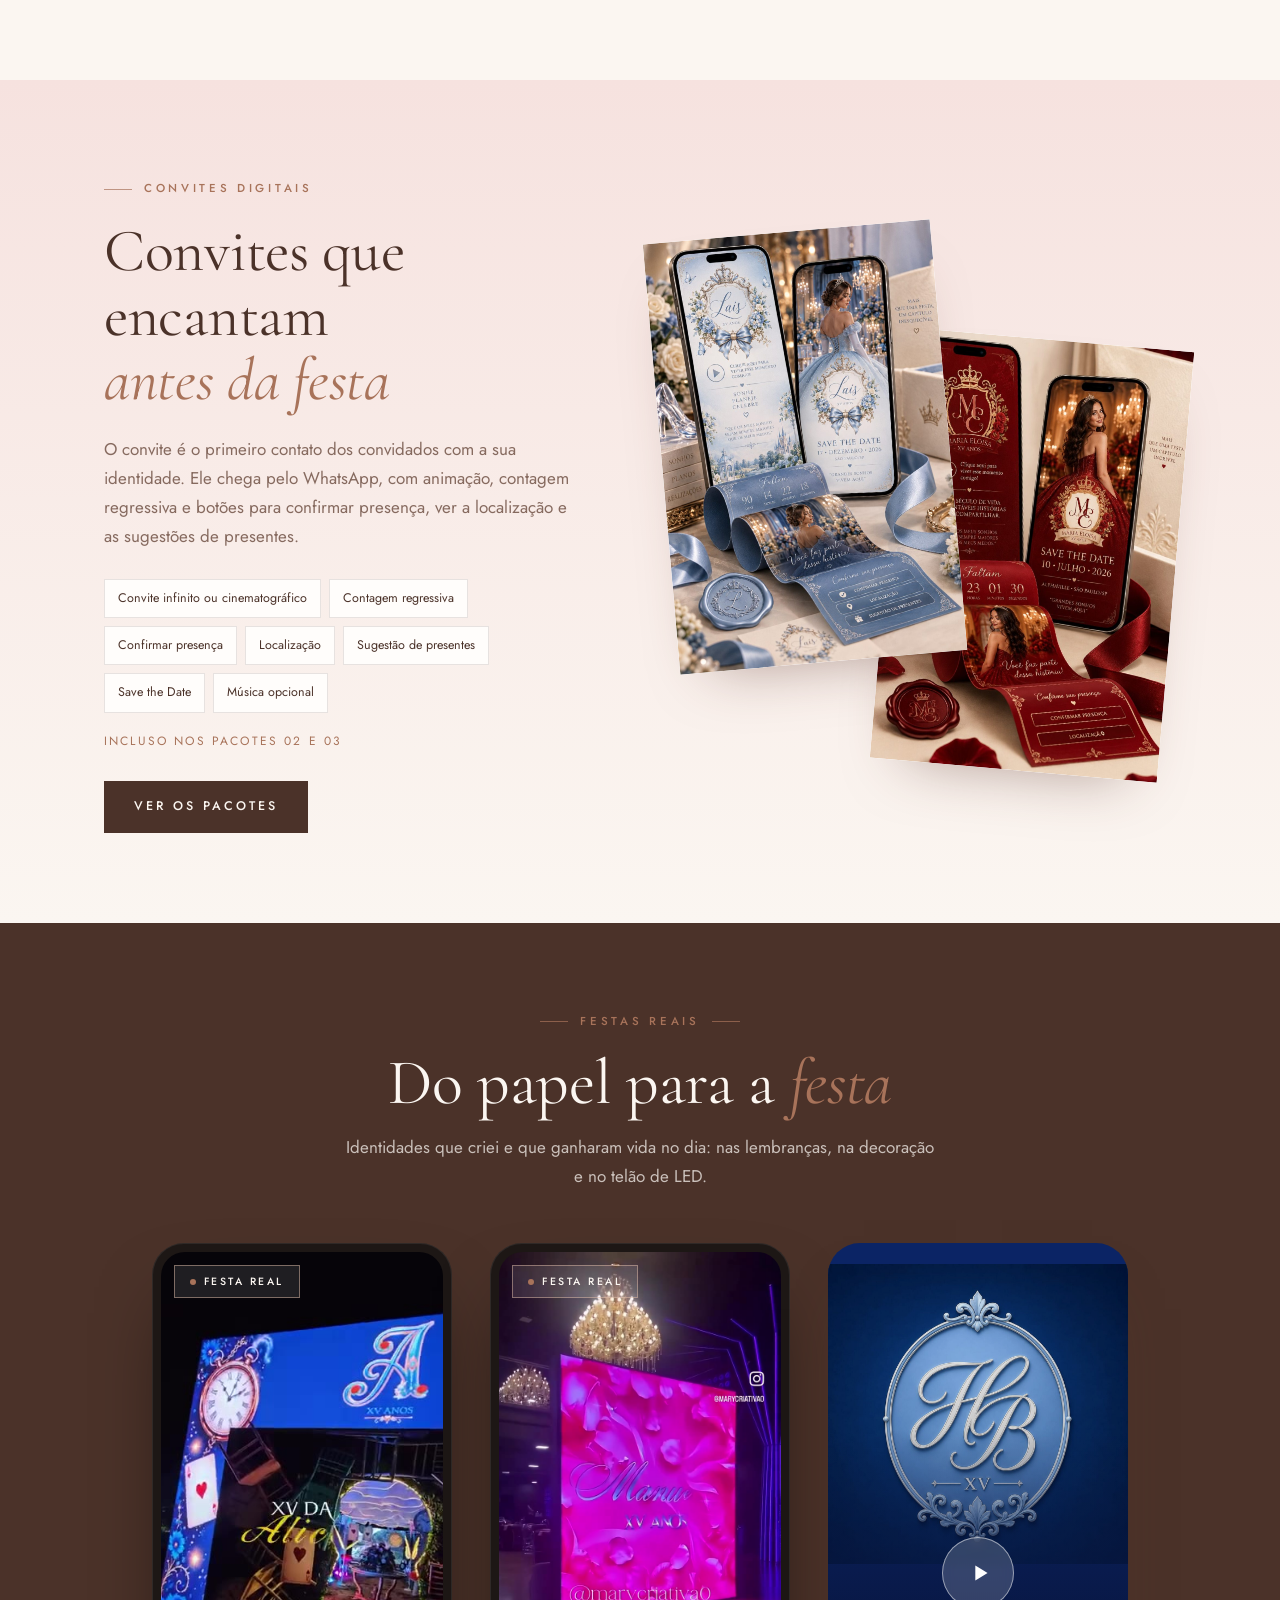
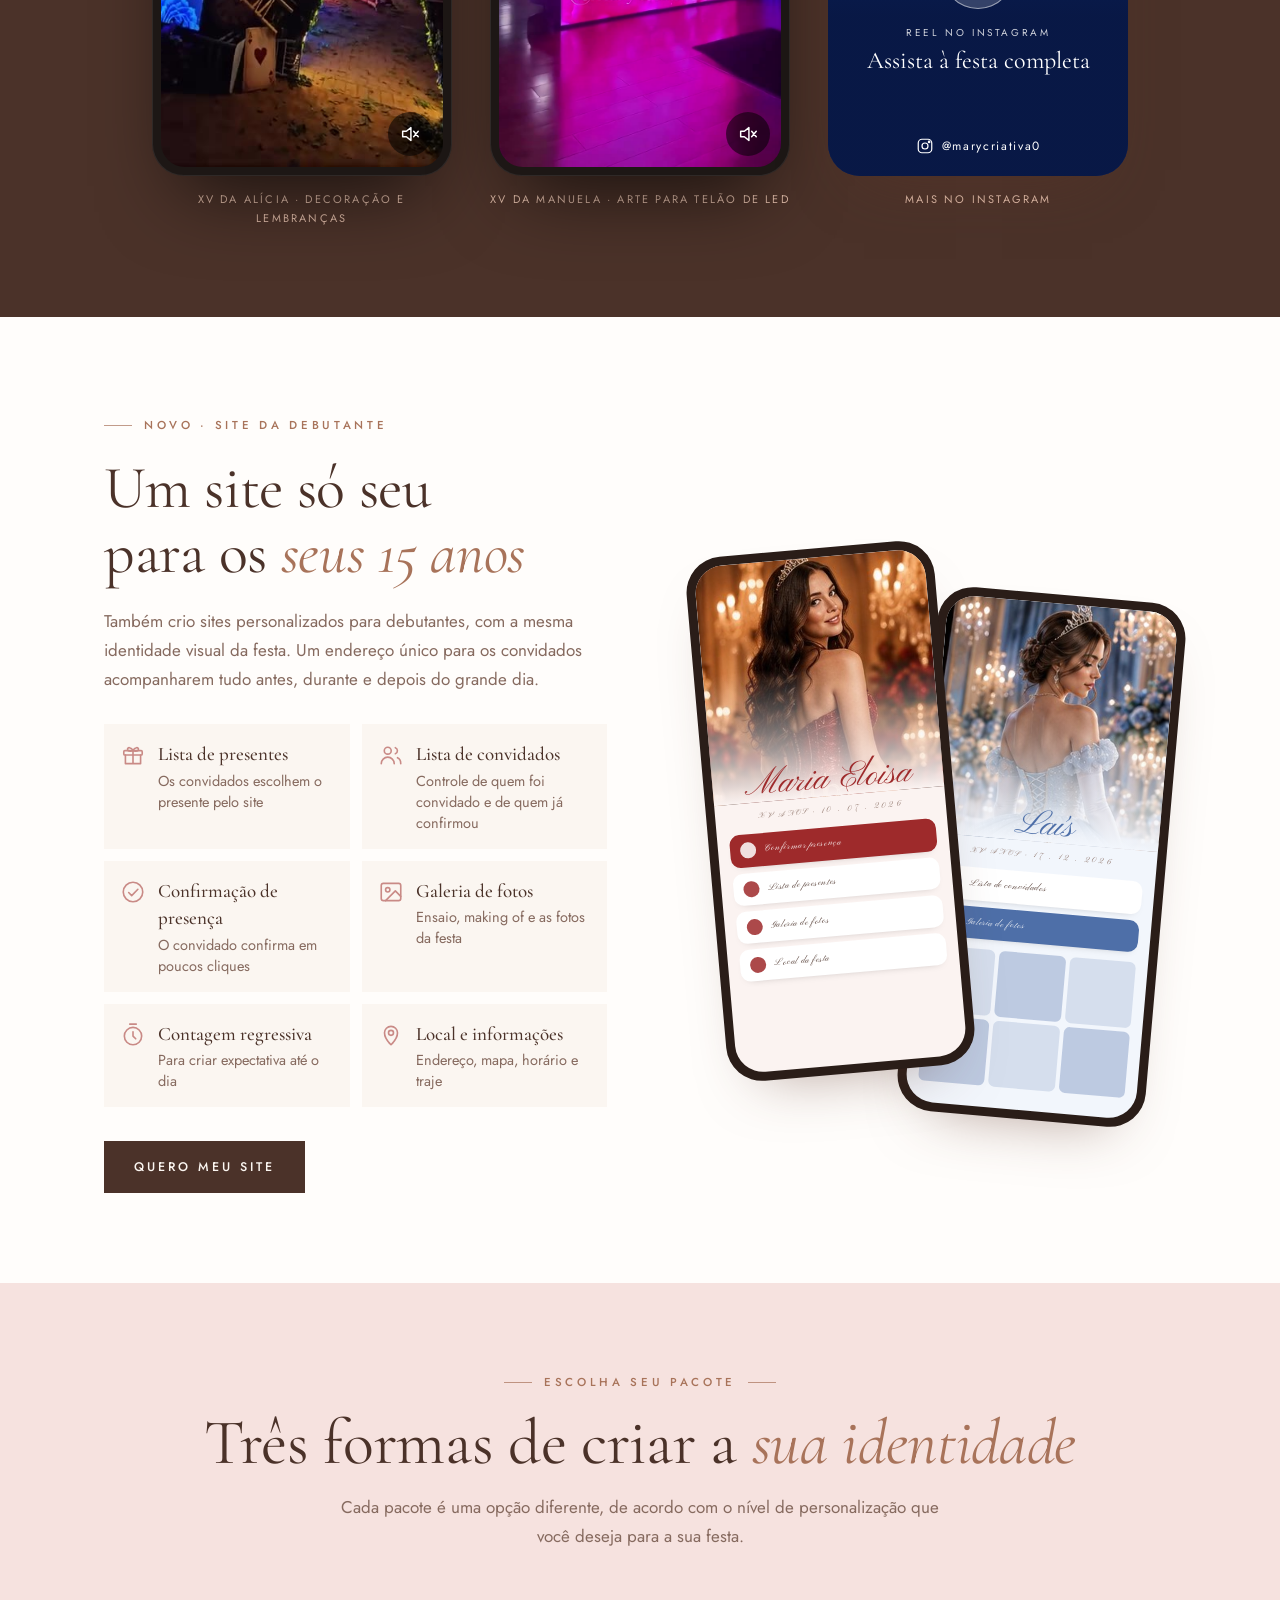
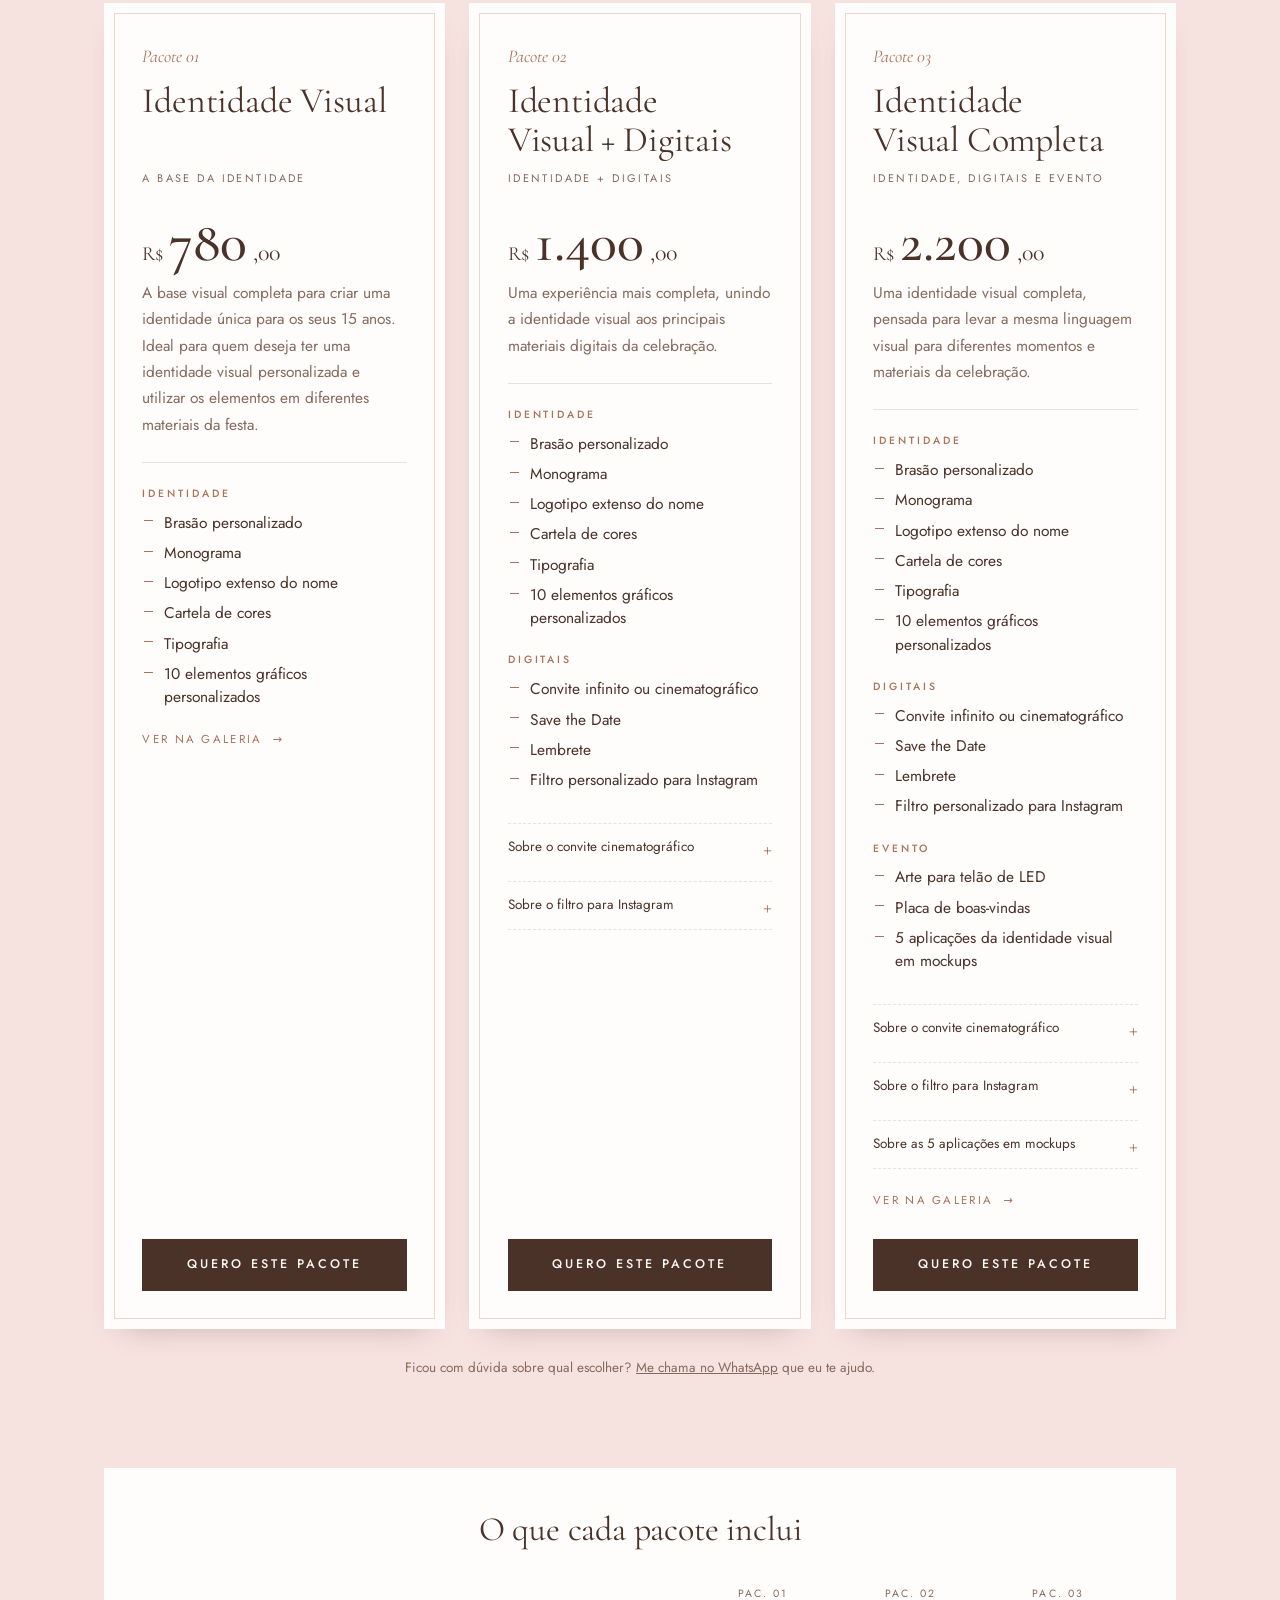
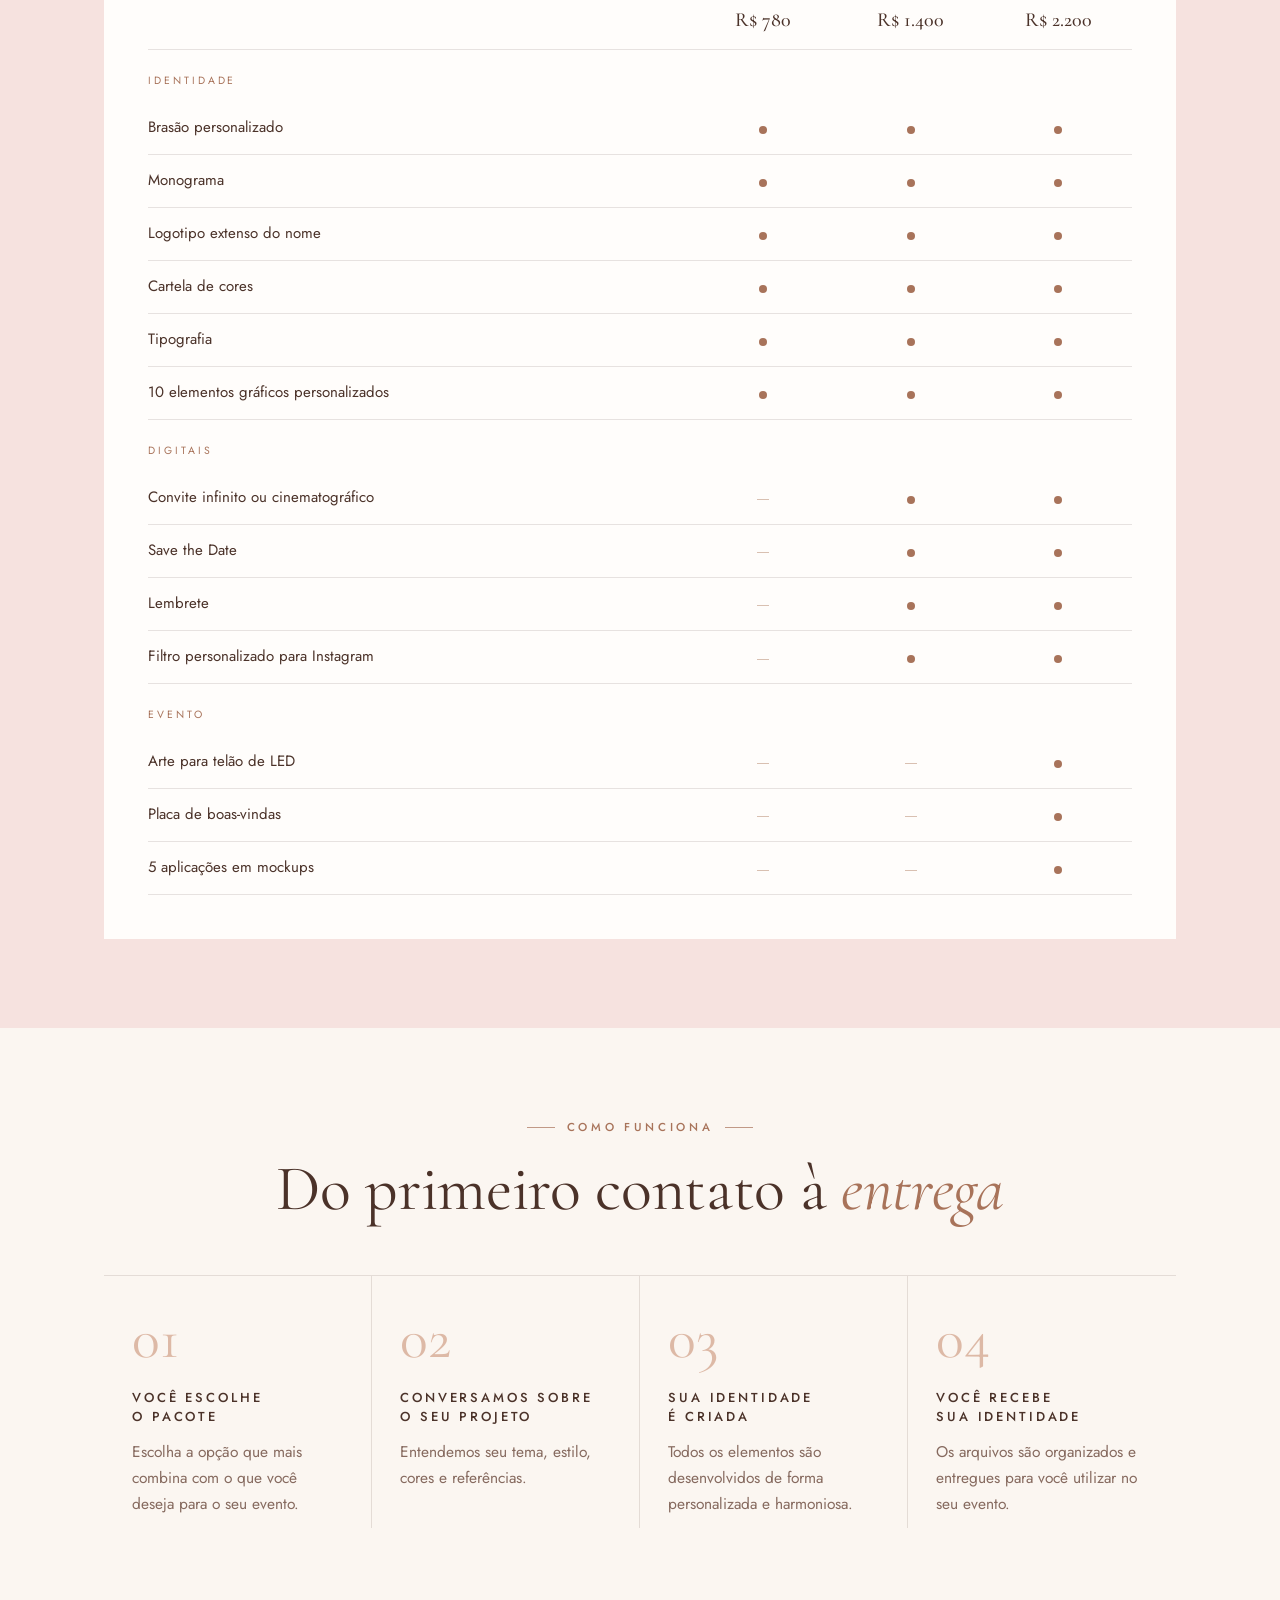
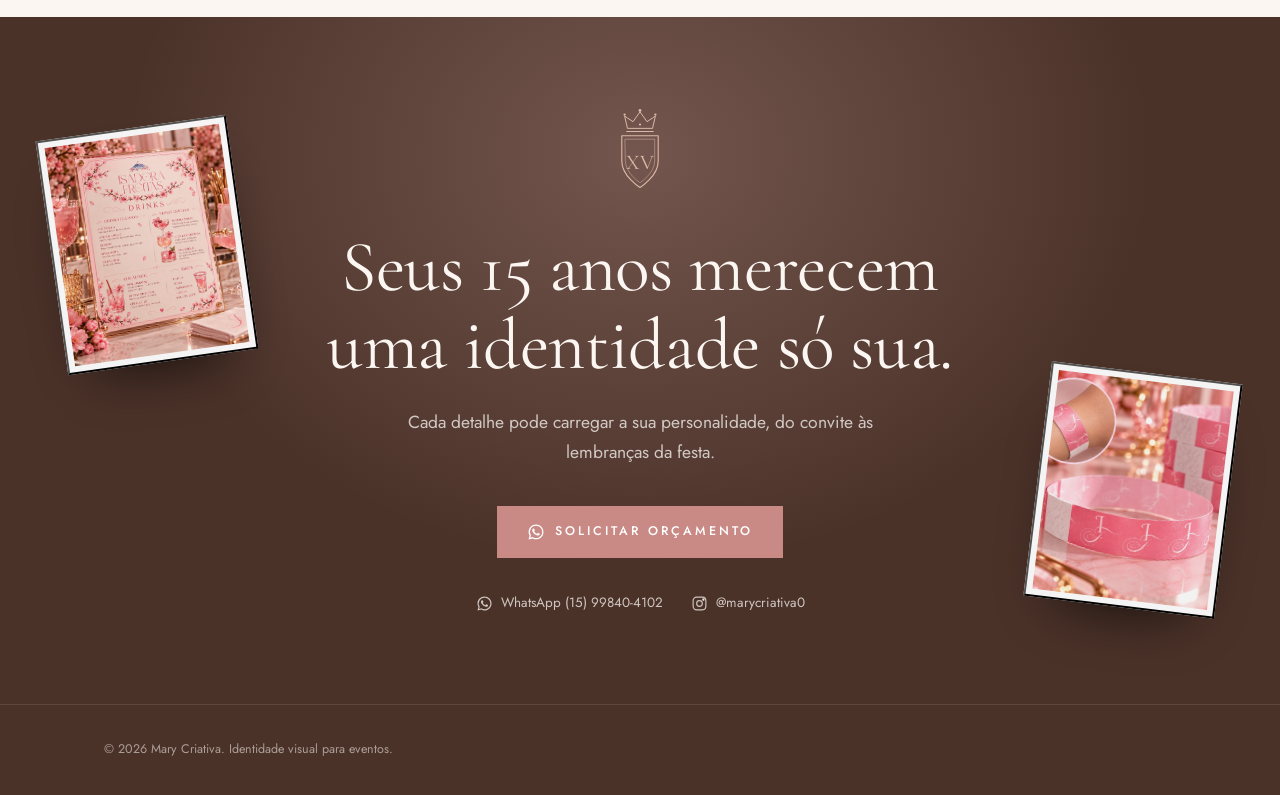
==== commit dce286fe: "Shorten site: compact gallery cards, merge real party sections, drop model labels Co-Authored-By: Cl" ====
--- a/identidade-xv/index.html
+++ b/identidade-xv/index.html
@@ -46,8 +46,8 @@
 .eyebrow{display:inline-flex;align-items:center;gap:12px;font-size:11.5px;font-weight:500;letter-spacing:.32em;text-transform:uppercase;color:var(--gold)}
 .eyebrow::before,.eyebrow.both::after{content:"";width:28px;height:1px;background:currentColor;opacity:.7}
 em.it{font-style:italic;color:var(--gold)}
-.sec{padding-block:clamp(72px,10vw,136px)}
-.head{display:grid;justify-items:center;text-align:center;gap:18px;margin-bottom:clamp(40px,6vw,72px)}
+.sec{padding-block:clamp(56px,7vw,96px)}
+.head{display:grid;justify-items:center;text-align:center;gap:16px;margin-bottom:clamp(30px,4.5vw,52px)}
 .head h2{font-size:clamp(36px,5.6vw,64px)}
 .head p{color:var(--ink-soft);max-width:600px;font-size:17px}
 .rule{display:flex;align-items:center;gap:14px;color:var(--gold-soft)}
@@ -116,7 +116,7 @@
 .ready .portrait{opacity:1;transform:none}
 .ready .portrait .float{opacity:1}
 
-/* selo de projeto modelo */
+/* selo */
 .tag{display:inline-flex;align-items:center;gap:8px;padding:8px 16px;background:rgba(255,255,255,.92);color:var(--ink);font-size:10.5px;font-weight:500;letter-spacing:.24em;text-transform:uppercase;box-shadow:inset 0 0 0 1px var(--gold-soft)}
 .tag::before{content:"";width:6px;height:6px;border-radius:50%;background:var(--gold)}
 
@@ -147,49 +147,25 @@
 .me-list li{padding:14px 0;border-bottom:1px solid var(--line);color:var(--ink-soft);font-size:15.5px}
 .me-list b{font-family:var(--serif);font-weight:500;font-size:21px;color:var(--ink);margin-right:6px}
 
-/* o que e */
-.about .wrap{display:grid;grid-template-columns:.9fr 1.1fr;gap:clamp(40px,7vw,100px);align-items:start}
-.about .head{justify-items:start;text-align:left;margin:0;position:sticky;top:120px}
-.about blockquote{margin:6px 0 0;font-family:var(--serif);font-style:italic;font-size:clamp(26px,3vw,34px);line-height:1.25;color:var(--ink)}
-.about .head p{font-size:16.5px}
-.pieces{display:grid;grid-template-columns:repeat(2,1fr);border-top:1px solid var(--line)}
-.piece{display:flex;align-items:center;gap:16px;padding:20px 8px;border-bottom:1px solid var(--line)}
-.piece:nth-child(odd){border-right:1px solid var(--line);padding-right:16px}
-.piece:nth-child(even){padding-left:20px}
-.piece i{font-style:normal;font-family:var(--serif);font-size:15px;color:var(--gold);min-width:22px}
-.piece span{font-family:var(--serif);font-size:21px}
-.about .connect{grid-column:1/-1;margin-top:8px;text-align:center;font-family:var(--serif);font-size:clamp(22px,2.6vw,30px);color:var(--ink-soft)}
-
-/* galeria com abas */
-.tabs{display:flex;justify-content:center;flex-wrap:wrap;gap:8px;margin-bottom:18px}
-.tabs button{flex:none;border:0;background:transparent;padding:11px 18px;font-size:11.5px;letter-spacing:.2em;text-transform:uppercase;color:var(--ink-soft);cursor:pointer;box-shadow:inset 0 0 0 1px var(--line);transition:background .35s,color .35s,box-shadow .35s}
-.tabs button:hover{color:var(--ink);box-shadow:inset 0 0 0 1px var(--gold-soft)}
-.tabs button[aria-selected=true]{background:var(--rose-deep);color:#fff;box-shadow:none}
-.tabs i{font-style:normal;opacity:.55;margin-left:6px}
-.tab-desc{text-align:center;color:var(--ink-soft);font-size:15px;max-width:640px;margin:0 auto clamp(28px,4vw,44px);min-height:3.4em;transition:opacity .3s}
-.masonry{--h:250px;transition:opacity .3s,transform .3s}
-.jrow{display:grid;grid-template-columns:repeat(5,1fr);gap:clamp(10px,1.4vw,16px)}
-.jfill{display:none}
-.grp+.grp{margin-top:clamp(40px,5vw,64px)}
-.grp-h{display:flex;align-items:baseline;gap:8px 22px;flex-wrap:wrap;padding-bottom:14px;margin-bottom:18px;border-bottom:1px solid var(--line)}
-.grp-h b{font-family:var(--serif);font-weight:400;font-size:clamp(26px,3vw,34px);line-height:1.1}
-.grp-h span{color:var(--ink-soft);font-size:14px;flex:1 1 320px}
-.masonry.out,.tab-desc.out{opacity:0}
-.masonry.out{transform:translateY(12px)}
-.gi{aspect-ratio:4/5;display:block;position:relative;border:0;padding:0;background:var(--blush);cursor:zoom-in;overflow:hidden;text-align:left;animation:pop .9s var(--ease) both;animation-delay:var(--d,0s)}
-@keyframes pop{from{opacity:0;transform:translateY(26px) scale(.97)}}
-.gi.fit{background:#fff}
-.gi.fit img{object-fit:contain}
-.gi img,.gi svg{display:block;width:100%;height:100%;object-fit:cover;transition:transform 1.2s var(--ease)}
-.gi:hover img,.gi:hover svg{transform:scale(1.05)}
-.gi .tag{position:absolute;left:12px;top:12px;padding:6px 12px;font-size:9px}
-.gi .ov{position:absolute;left:0;right:0;bottom:0;padding:44px 16px 14px;background:linear-gradient(transparent,rgba(30,20,18,.62));color:#fff;opacity:0;translate:0 12px;transition:opacity .5s var(--ease),translate .5s var(--ease)}
-.gi:hover .ov,.gi:focus-visible .ov{opacity:1;translate:0 0}
-.gi .ov b{display:block;font-family:var(--serif);font-weight:400;font-size:22px;line-height:1.2}
-.gi .ov small{font-size:10px;letter-spacing:.22em;text-transform:uppercase;opacity:.85}
-@media (hover:none){.gi .ov{opacity:1;translate:0 0}}
-.gallery-foot{text-align:center;margin-top:clamp(28px,4vw,48px);display:grid;justify-items:center;gap:22px}
-.gallery-foot p{max-width:560px;color:var(--ink-soft);font-size:14.5px}
+/* galeria: um card por identidade, abre para passar o dedo */
+.proj-row{display:flex;gap:clamp(12px,1.6vw,20px);overflow-x:auto;scroll-snap-type:x mandatory;padding:6px var(--gutter) 22px;margin-inline:calc(-1 * var(--gutter));scrollbar-width:none;-webkit-overflow-scrolling:touch}
+.proj-row::-webkit-scrollbar{display:none}
+.proj{flex:0 0 min(270px,74vw);scroll-snap-align:start;position:relative;aspect-ratio:4/5;border:0;padding:0;background:var(--blush);cursor:pointer;overflow:hidden;text-align:left;box-shadow:var(--shadow-sm);transition:transform .6s var(--ease),box-shadow .6s var(--ease)}
+.proj:hover{transform:translateY(-6px);box-shadow:var(--shadow)}
+.proj img{position:absolute;inset:0;width:100%;height:100%;object-fit:cover;transition:transform 1.2s var(--ease)}
+.proj:hover img{transform:scale(1.06)}
+.proj::after{content:"";position:absolute;inset:0;background:linear-gradient(transparent 45%,rgba(40,22,18,.78))}
+.proj .pt{position:absolute;left:0;right:0;bottom:0;z-index:1;padding:0 20px 20px;color:#fff}
+.proj .pt b{display:block;font-family:var(--serif);font-weight:400;font-size:28px;line-height:1.1}
+.proj .pt span{display:flex;align-items:center;gap:8px;margin-top:8px;font-size:10.5px;letter-spacing:.22em;text-transform:uppercase;opacity:.85}
+.proj .pt span i{font-style:normal;transition:transform .4s var(--ease)}
+.proj:hover .pt span i{transform:translateX(4px)}
+.proj .n{position:absolute;right:14px;top:14px;z-index:1;padding:6px 10px;background:rgba(255,255,255,.9);color:var(--ink);font-size:10px;letter-spacing:.2em;text-transform:uppercase}
+.proj-nav{display:flex;justify-content:center;gap:10px;margin-top:6px}
+.proj-nav button{width:46px;height:46px;border:0;border-radius:50%;background:var(--white);color:var(--ink);cursor:pointer;display:grid;place-items:center;box-shadow:inset 0 0 0 1px var(--line);transition:background .3s,color .3s}
+.proj-nav button:hover{background:var(--rose-deep);color:#fff}
+.proj-nav svg{width:20px;height:20px}
+.swipe-hint{text-align:center;font-size:11.5px;letter-spacing:.22em;text-transform:uppercase;color:var(--gold);margin-top:14px}
 
 /* lightbox */
 .lb{border:0;padding:0;background:transparent;max-width:none;max-height:none;width:100%;height:100%;overflow:hidden}
@@ -229,24 +205,32 @@
 .anim .inv-stage.in .inv{opacity:1;translate:0 0}
 .anim .inv-stage.in .i2{transition-delay:.2s}
 
-/* festa real */
+/* festas reais */
 .real{background:var(--ink);color:var(--bg);overflow:hidden}
-.real .wrap{display:grid;grid-template-columns:1fr auto;gap:clamp(36px,7vw,110px);align-items:center}
-.real h2{font-size:clamp(38px,5.4vw,64px);margin:20px 0 22px}
-.real h2 .scr{font-family:var(--script);color:var(--gold-soft);font-size:1.1em}
-.real p{color:rgba(251,247,243,.75);max-width:520px;font-size:17px}
-.real ul{list-style:none;margin:28px 0 34px;padding:0;display:grid;gap:10px}
-.real li{display:flex;gap:14px;align-items:baseline;font-family:var(--serif);font-size:21px}
-.real li::before{content:"✦";font-size:11px;color:var(--gold-soft)}
-.real .tag{background:rgba(255,255,255,.08);color:var(--bg);box-shadow:inset 0 0 0 1px rgba(217,195,160,.5)}
-.real .btn-line{color:var(--bg);box-shadow:inset 0 0 0 1px var(--bg)}
-.real .btn-line:hover{background:var(--bg);color:var(--ink)}
-.reel{position:relative;width:min(340px,78vw);aspect-ratio:356/634;padding:10px;border-radius:34px;background:#1d1715;box-shadow:0 40px 80px -30px rgba(0,0,0,.7),inset 0 0 0 1px rgba(255,255,255,.08)}
-.reel video{width:100%;height:100%;object-fit:cover;border-radius:25px;display:block;background:#000}
-.reel .tag{position:absolute;left:24px;top:24px;z-index:2;pointer-events:none}
-.reel .snd{position:absolute;right:22px;bottom:22px;z-index:2;width:46px;height:46px;border:0;border-radius:50%;background:rgba(0,0,0,.55);color:#fff;cursor:pointer;display:grid;place-items:center}
+.real .head h2,.real .head p{color:inherit}
+.real .head p{color:rgba(251,247,243,.72)}
+.real .tag{background:rgba(255,255,255,.1);color:var(--bg);box-shadow:inset 0 0 0 1px rgba(221,185,166,.5)}
+.reel{position:relative;width:min(300px,78vw);aspect-ratio:9/16;padding:9px;border-radius:32px;background:#1d1715;box-shadow:0 40px 80px -30px rgba(0,0,0,.7),inset 0 0 0 1px rgba(255,255,255,.08)}
+.reel video{width:100%;height:100%;object-fit:cover;border-radius:24px;display:block;background:#000}
+.reel .tag{position:absolute;left:22px;top:22px;z-index:2;pointer-events:none}
+.reel .snd{position:absolute;right:20px;bottom:20px;z-index:2;width:44px;height:44px;border:0;border-radius:50%;background:rgba(0,0,0,.55);color:#fff;cursor:pointer;display:grid;place-items:center}
 .reel .snd svg{width:22px;height:22px}
 .reel .snd[hidden]{display:none}
+.screen-row{display:flex;justify-content:center;align-items:flex-start;gap:clamp(20px,3vw,40px);flex-wrap:wrap}
+.screen-row figure{margin:0;display:grid;justify-items:center;gap:14px}
+.screen-row figcaption{text-align:center;font-size:11px;letter-spacing:.2em;text-transform:uppercase;color:var(--gold-soft);max-width:300px}
+.ig-card{position:relative;display:block;width:min(300px,78vw);aspect-ratio:9/16;overflow:hidden;border-radius:32px;box-shadow:var(--shadow);text-decoration:none;color:#fff;background:#0B2465}
+.ig-card img{position:absolute;left:0;right:0;top:4%;width:100%;height:auto;aspect-ratio:1;object-fit:cover;filter:brightness(.92);transition:transform 1.2s var(--ease)}
+.ig-card:hover img{transform:scale(1.05)}
+.ig-card::after{content:"";position:absolute;inset:0;background:linear-gradient(180deg,transparent 35%,rgba(8,22,64,.85) 70%);pointer-events:none}
+.ig-card>span{z-index:1}
+.ig-play{position:absolute;left:50%;top:62%;translate:-50% -50%;width:72px;height:72px;border-radius:50%;background:rgba(255,255,255,.18);backdrop-filter:blur(6px);-webkit-backdrop-filter:blur(6px);display:grid;place-items:center;box-shadow:inset 0 0 0 1px rgba(255,255,255,.5);animation:pulse 2.6s ease-in-out infinite}
+.ig-play svg{width:28px;height:28px;margin-left:4px}
+@keyframes pulse{50%{box-shadow:inset 0 0 0 1px rgba(255,255,255,.5),0 0 0 14px rgba(255,255,255,.08)}}
+.ig-txt{position:absolute;left:0;right:0;top:72%;text-align:center;font-family:var(--serif);font-size:24px;line-height:1.2;padding:0 20px}
+.ig-txt small{display:block;font-family:var(--sans);font-size:10px;letter-spacing:.26em;text-transform:uppercase;opacity:.8;margin-bottom:8px}
+.ig-foot{position:absolute;left:0;right:0;bottom:20px;display:flex;justify-content:center;align-items:center;gap:8px;font-size:12px;letter-spacing:.14em}
+.ig-foot svg{width:18px;height:18px}
 
 /* site personalizado */
 .site{background:var(--white);overflow:hidden}
@@ -276,27 +260,6 @@
 .ph .pics b{aspect-ratio:1;border-radius:6px;background:var(--c-ac);opacity:.18}
 .ph .pics b:nth-child(2n){opacity:.32}
 .site .tag{position:absolute;z-index:3;left:50%;bottom:-4%;translate:-50% 0;white-space:nowrap}
-
-/* telao */
-.screen{background:var(--blush)}
-.screen-row{display:flex;justify-content:center;align-items:flex-start;gap:clamp(24px,5vw,72px);flex-wrap:wrap}
-.screen-row figure{margin:0;display:grid;justify-items:center;gap:16px}
-.screen-row figcaption{text-align:center;font-size:11.5px;letter-spacing:.22em;text-transform:uppercase;color:var(--gold)}
-.screen .reel{width:min(320px,78vw);aspect-ratio:9/16;background:var(--ink)}
-.ig-card{position:relative;display:block;width:min(320px,78vw);aspect-ratio:9/16;overflow:hidden;border-radius:34px;box-shadow:var(--shadow);text-decoration:none;color:#fff;background:var(--ink)}
-.ig-card{background:#0B2465}
-.ig-card img{position:absolute;left:0;right:0;top:4%;width:100%;height:auto;aspect-ratio:1;object-fit:cover;filter:brightness(.92);transition:transform 1.2s var(--ease)}
-.ig-card:hover img{transform:scale(1.05)}
-.ig-card::after{content:"";position:absolute;inset:0;background:linear-gradient(180deg,transparent 35%,rgba(8,22,64,.85) 70%);pointer-events:none}
-.ig-card>span{z-index:1}
-.ig-play{position:absolute;left:50%;top:62%;translate:-50% -50%;width:78px;height:78px;border-radius:50%;background:rgba(255,255,255,.18);backdrop-filter:blur(6px);-webkit-backdrop-filter:blur(6px);display:grid;place-items:center;box-shadow:inset 0 0 0 1px rgba(255,255,255,.5);animation:pulse 2.6s ease-in-out infinite}
-.ig-play svg{width:30px;height:30px;margin-left:4px}
-@keyframes pulse{50%{box-shadow:inset 0 0 0 1px rgba(255,255,255,.5),0 0 0 14px rgba(255,255,255,.08)}}
-.ig-txt{position:absolute;left:0;right:0;top:72%;text-align:center;font-family:var(--serif);font-size:26px;line-height:1.2;padding:0 20px}
-.ig-txt small{display:block;font-family:var(--sans);font-size:10px;letter-spacing:.26em;text-transform:uppercase;opacity:.8;margin-bottom:8px}
-.ig-foot{position:absolute;left:0;right:0;bottom:22px;display:flex;justify-content:center;align-items:center;gap:8px;font-size:12px;letter-spacing:.14em}
-.ig-foot svg{width:18px;height:18px}
-.screen .ctas{display:flex;flex-wrap:wrap;justify-content:center;gap:14px;margin-top:clamp(32px,4vw,48px)}
 
 /* pacotes */
 .packs{background:var(--blush)}
@@ -329,7 +292,7 @@
 .pack .spacer{flex:1;min-height:28px}
 .pack .btn{width:100%}
 .packs-note{text-align:center;margin-top:28px;font-size:13.5px;color:var(--ink-soft)}
-.pack .see{display:inline-flex;align-items:center;gap:10px;margin-top:22px;font-size:11.5px;letter-spacing:.2em;text-transform:uppercase;color:var(--gold);text-decoration:none}
+.pack .see{border:0;background:none;padding:0;cursor:pointer;font:inherit;display:inline-flex;align-items:center;gap:10px;margin-top:22px;font-size:11.5px;letter-spacing:.2em;text-transform:uppercase;color:var(--gold);text-decoration:none}
 .pack .see:hover{color:var(--ink)}
 .pack .see i{font-style:normal;transition:transform .4s var(--ease)}
 .pack .see:hover i{transform:translateX(4px)}
@@ -398,8 +361,6 @@
 @media (max-width:940px){
   .hero .wrap{grid-template-columns:1fr}
   .about .wrap{grid-template-columns:1fr}
-  .real .wrap{grid-template-columns:1fr;justify-items:center}
-  .real .wrap>div:first-child{justify-self:stretch}
   .about .head{position:static}
   .pack-grid{grid-template-columns:1fr;max-width:540px;margin-inline:auto}
   .steps{grid-template-columns:1fr 1fr}
@@ -491,13 +452,12 @@
       <svg viewBox="0 0 24 24" fill="none" stroke="currentColor" stroke-width="1.4" stroke-linecap="round" aria-hidden="true"><path d="M5 5l14 14M19 5 5 19"/></svg>
     </button>
     <a href="#sobre">Sobre <span>01</span></a>
-    <a href="#identidade">Identidade visual <span>02</span></a>
-    <a href="#aplicacoes">Galeria <span>03</span></a>
-    <a href="#convites">Convites <span>04</span></a>
-    <a href="#festa-real">Festas reais <span>05</span></a>
-    <a href="#pacotes">Pacotes <span>06</span></a>
-    <a href="#site">Site da debutante <span>07</span></a>
-    <a href="#como-funciona">Como funciona <span>08</span></a>
+    <a href="#aplicacoes">Galeria <span>02</span></a>
+    <a href="#convites">Convites <span>03</span></a>
+    <a href="#festa-real">Festas reais <span>04</span></a>
+    <a href="#pacotes">Pacotes <span>05</span></a>
+    <a href="#site">Site da debutante <span>06</span></a>
+    <a href="#como-funciona">Como funciona <span>07</span></a>
     <a class="btn btn-dark js-wa" href="#" data-msg="Oi! Vi o site e quero solicitar um orçamento de Identidade Visual para os meus 15 anos.">Solicitar orçamento</a>
     <p class="note">Identidade visual personalizada para debutantes, do convite às lembranças da festa.</p>
   </div>
@@ -524,14 +484,14 @@
     <div class="portrait">
       <span class="ring" aria-hidden="true"></span>
       <div class="arch"><img id="heroImg" src="img/designer/designer.jpg" alt="Designer de identidade visual no estúdio" fetchpriority="high"></div>
-      <button class="float f1" type="button" data-lb="isadora" data-i="0" aria-label="Ver garrafa térmica do projeto modelo"><img src="img/projeto-modelo/garrafa.jpg" alt=""></button>
-      <button class="float f2" type="button" data-lb="isadora" data-i="3" aria-label="Ver placa de mesa do projeto modelo"><img src="img/projeto-modelo/placa-mesa.jpg" alt=""></button>
+      <button class="float f1" type="button" data-lb="isadora" data-i="0" aria-label="Ver garrafa térmica"><img src="img/projeto-modelo/garrafa.jpg" alt=""></button>
+      <button class="float f2" type="button" data-lb="isadora" data-i="3" aria-label="Ver placa de mesa"><img src="img/projeto-modelo/placa-mesa.jpg" alt=""></button>
       <div class="hello"><b>Prazer!</b><span>Designer de identidade visual</span></div>
     </div>
   </div>
 </section>
 
-<div class="marq" id="marq" aria-label="Fotos de projetos"></div>
+<div class="marq" id="marq" aria-label="Fotos de identidades visuais"></div>
 
 <section class="sec me" id="sobre">
   <div class="wrap">
@@ -550,34 +510,17 @@
   </div>
 </section>
 
-<section class="sec about" id="identidade">
-  <div class="wrap">
-    <div class="head rv">
-      <span class="eyebrow">O que é identidade visual?</span>
-      <h2>Uma linguagem única para o seu <em class="it">evento</em></h2>
-      <blockquote>“Mais do que um brasão bonito, a identidade visual cria uma linguagem única para o seu evento.”</blockquote>
-      <p>É o conjunto de elementos que dá personalidade à sua festa. Ele nasce do seu estilo e das suas referências e depois é aplicado em tudo: do primeiro convite até a lembrança que o convidado leva para casa.</p>
-    </div>
-    <div>
-      <div class="pieces" id="pieces"></div>
-    </div>
-    <p class="connect rv">Quando tudo nasce da mesma identidade, <em class="it">todos os detalhes conversam entre si.</em></p>
-  </div>
-</section>
-
 <section class="sec" id="aplicacoes">
   <div class="wrap">
     <div class="head rv">
       <span class="eyebrow both">Galeria</span>
-      <h2>A identidade em <em class="it">cada detalhe</em></h2>
-      <p>Projetos modelo aplicados em produtos, papelaria e decoração. Escolha um tema e toque nas imagens para ver maior.</p>
-    </div>
-    <div class="tabs rv" id="gTabs" role="tablist" aria-label="Projetos"></div>
-    <p class="tab-desc" id="gDesc"></p>
-    <div class="masonry" id="gallery"></div>
-    <div class="gallery-foot rv">
-      <p>Imagens ilustrativas de projetos modelo, criadas para demonstrar as possibilidades de aplicação. Cada identidade é desenvolvida de forma exclusiva para cada cliente.</p>
-      <a class="btn btn-dark" href="#pacotes">Conhecer os pacotes</a>
+      <h2>Veja identidades visuais que <em class="it">já criei</em></h2>
+      <p>Toque em uma identidade e passe o dedo para ver todas as fotos.</p>
+    </div>
+    <div class="proj-row rv" id="projRow"></div>
+    <div class="proj-nav rv" aria-hidden="true">
+      <button type="button" id="projPrev" aria-label="Anterior"><svg viewBox="0 0 24 24" fill="none" stroke="currentColor" stroke-width="1.6" stroke-linecap="round" aria-hidden="true"><path d="M15 5l-7 7 7 7"/></svg></button>
+      <button type="button" id="projNext" aria-label="Próxima"><svg viewBox="0 0 24 24" fill="none" stroke="currentColor" stroke-width="1.6" stroke-linecap="round" aria-hidden="true"><path d="M9 5l7 7-7 7"/></svg></button>
     </div>
   </div>
 </section>
@@ -593,58 +536,45 @@
       <a class="btn btn-dark" href="#pacotes">Ver os pacotes</a>
     </div>
     <div class="inv-stage rv">
-      <button class="inv i1" type="button" data-lb="convites" data-i="0" aria-label="Ampliar convite azul"><img src="img/convites/convite-lais.jpg" alt="Convite digital azul com save the date e contagem regressiva" loading="lazy"><span class="tag">Projeto modelo</span></button>
-      <button class="inv i2" type="button" data-lb="convites" data-i="1" aria-label="Ampliar convite vermelho"><img src="img/convites/convite-maria-eloisa.jpg" alt="Convite digital vermelho com save the date e confirmação de presença" loading="lazy"><span class="tag">Projeto modelo</span></button>
+      <button class="inv i1" type="button" data-lb="convites" data-i="0" aria-label="Ampliar convite azul"><img src="img/convites/convite-lais.jpg" alt="Convite digital azul com save the date e contagem regressiva" loading="lazy"></button>
+      <button class="inv i2" type="button" data-lb="convites" data-i="1" aria-label="Ampliar convite vermelho"><img src="img/convites/convite-maria-eloisa.jpg" alt="Convite digital vermelho com save the date e confirmação de presença" loading="lazy"></button>
     </div>
   </div>
 </section>
 
 <section class="sec real" id="festa-real">
   <div class="wrap">
-    <div class="rv">
-      <span class="eyebrow">Festa real</span>
-      <h2>Do papel para a festa: <span class="scr">XV da Alícia</span></h2>
-      <p>Criei a identidade visual da festa da Alícia, com tema Alice no País das Maravilhas. Veja como ela ganhou vida no dia: nas canecas personalizadas, nos detalhes da decoração, nas mesas e no bolo.</p>
-      <ul><li>Identidade visual exclusiva</li><li>Aplicada nas lembranças e na decoração</li><li>Tudo conversando com o tema</li></ul>
-      <a class="btn btn-line" href="#pacotes">Quero a minha identidade</a>
-    </div>
-    <div class="reel rv" style="--d:.1s">
-      <span class="tag">Festa real</span>
-      <video src="video/xv-alicia.mp4" poster="video/xv-alicia.jpg" muted loop playsinline preload="metadata" aria-label="Vídeo da festa XV da Alícia"></video>
-      <button class="snd" type="button" aria-label="Ativar som"></button>
-    </div>
-  </div>
-</section>
-
-<section class="sec screen" id="telao">
-  <div class="wrap">
     <div class="head rv">
-      <span class="eyebrow both">Festa real · XV da Manuela</span>
-      <h2>Arte para <em class="it">telão de LED</em></h2>
-      <p>A arte animada do telão recebe os convidados com o nome da debutante em movimento. No XV da Manuela, as pétalas em pink deram vida à entrada da festa. Incluso no Pacote 03.</p>
+      <span class="eyebrow both">Festas reais</span>
+      <h2>Do papel para a <em class="it">festa</em></h2>
+      <p>Identidades que criei e que ganharam vida no dia: nas lembranças, na decoração e no telão de LED.</p>
     </div>
     <div class="screen-row">
       <figure class="rv">
+        <div class="reel">
+          <span class="tag">Festa real</span>
+          <video src="video/xv-alicia.mp4" poster="video/xv-alicia.jpg" muted loop playsinline preload="metadata" aria-label="Vídeo da festa XV da Alícia"></video>
+          <button class="snd" type="button" aria-label="Ativar som"></button>
+        </div>
+        <figcaption>XV da Alícia · decoração e lembranças</figcaption>
+      </figure>
+      <figure class="rv" style="--d:.1s">
         <div class="reel">
           <span class="tag">Festa real</span>
           <video src="video/telao-manuela.mp4" poster="video/telao-manuela.jpg" muted loop playsinline preload="metadata" aria-label="Vídeo da arte do telão de LED do XV da Manuela"></video>
           <button class="snd" type="button" aria-label="Ativar som"></button>
         </div>
-        <figcaption>Arte do telão</figcaption>
+        <figcaption>XV da Manuela · arte para telão de LED</figcaption>
       </figure>
-      <figure class="rv" style="--d:.12s">
+      <figure class="rv" style="--d:.2s">
         <a class="ig-card" href="https://www.instagram.com/reel/DazEGxWNQfD/" target="_blank" rel="noopener" aria-label="Assistir ao reel da festa no Instagram">
           <img src="img/projeto-helena/monograma.jpg" alt="" loading="lazy">
           <span class="ig-play"><svg viewBox="0 0 24 24" fill="currentColor" aria-hidden="true"><path d="M8 5.5v13l10.5-6.5Z"/></svg></span>
           <span class="ig-txt"><small>Reel no Instagram</small>Assista à festa completa</span>
           <span class="ig-foot"><svg viewBox="0 0 24 24" fill="none" stroke="currentColor" stroke-width="1.6" aria-hidden="true"><rect x="3" y="3" width="18" height="18" rx="5"/><circle cx="12" cy="12" r="4"/><circle cx="17.5" cy="6.5" r="1" fill="currentColor"/></svg><span class="js-ig-name">@marycriativa0</span></span>
         </a>
-        <figcaption>Reel no Instagram</figcaption>
+        <figcaption>Mais no Instagram</figcaption>
       </figure>
-    </div>
-    <div class="ctas rv">
-      <a class="btn btn-dark" href="#pacotes">Quero meu telão</a>
-      <a class="btn btn-line js-ig" href="#" target="_blank" rel="noopener">Ver mais no Instagram</a>
     </div>
   </div>
 </section>
@@ -677,7 +607,6 @@
         <div class="menu"><span><i></i>Lista de convidados</span><span class="on"><i></i>Galeria de fotos</span></div>
         <div class="pics"><b></b><b></b><b></b><b></b><b></b><b></b></div>
       </div></div>
-      <span class="tag">Exemplo de site</span>
     </div>
   </div>
 </section>
@@ -730,7 +659,6 @@
 <footer class="footer">
   <div class="wrap">
     <span>© <span id="year"></span> <span class="js-brand">Mary Criativa</span>. Identidade visual para eventos.</span>
-    <span>Projeto modelo usado apenas como demonstração.</span>
   </div>
 </footer>
 
@@ -751,58 +679,15 @@
   </div>
 </dialog>
 
-<!-- simbolos do projeto modelo (desenhos usados enquanto as fotos dos mockups nao estao na pasta) -->
 <svg width="0" height="0" style="position:absolute" aria-hidden="true">
   <defs>
-    <linearGradient id="g-gold" x1="0" y1="0" x2="1" y2="1">
-      <stop offset="0" stop-color="#D8BE8C"/><stop offset=".5" stop-color="#B08D57"/><stop offset="1" stop-color="#8E6E3E"/>
-    </linearGradient>
-    <linearGradient id="g-shine" x1="0" y1="0" x2="1" y2="0">
-      <stop offset="0" stop-color="#fff" stop-opacity="0"/><stop offset=".5" stop-color="#fff" stop-opacity=".35"/><stop offset="1" stop-color="#fff" stop-opacity="0"/>
-    </linearGradient>
-    <pattern id="p-wall" width="36" height="36" patternUnits="userSpaceOnUse"><path d="M18 10l2.2 8-2.2 8-2.2-8Z" fill="#B08D57" opacity=".09"/><circle cx="0" cy="0" r="1.2" fill="#B08D57" opacity=".1"/><circle cx="36" cy="36" r="1.2" fill="#B08D57" opacity=".1"/></pattern>
-    <radialGradient id="g-light" cx=".5" cy=".18" r=".7"><stop offset="0" stop-color="#fff" stop-opacity=".55"/><stop offset="1" stop-color="#fff" stop-opacity="0"/></radialGradient>
-    <linearGradient id="g-table" x1="0" y1="0" x2="0" y2="1"><stop offset="0" stop-color="#FFFFFF" stop-opacity=".75"/><stop offset="1" stop-color="#F3E6DF" stop-opacity=".9"/></linearGradient>
-    <g id="laurel" fill="none" stroke="currentColor" stroke-width="1.1" stroke-linecap="round">
-      <path d="M30 44C17 66 20 98 50 126"/>
-      <g fill="currentColor" stroke="none">
-        <ellipse rx="6.5" ry="2.4" transform="translate(23 56) rotate(-62)"/>
-        <ellipse rx="6.5" ry="2.4" transform="translate(30 59) rotate(-20)"/>
-        <ellipse rx="6.5" ry="2.4" transform="translate(18 72) rotate(-80)"/>
-        <ellipse rx="6.5" ry="2.4" transform="translate(26 75) rotate(-28)"/>
-        <ellipse rx="6.5" ry="2.4" transform="translate(18 89) rotate(-100)"/>
-        <ellipse rx="6.5" ry="2.4" transform="translate(27 91) rotate(-36)"/>
-        <ellipse rx="6.5" ry="2.4" transform="translate(23 106) rotate(-120)"/>
-        <ellipse rx="6.5" ry="2.4" transform="translate(33 106) rotate(-48)"/>
-        <ellipse rx="6.5" ry="2.4" transform="translate(33 119) rotate(-138)"/>
-        <ellipse rx="6.5" ry="2.4" transform="translate(42 117) rotate(-62)"/>
-      </g>
-    </g>
-    <g id="crest-body">
-      <use href="#laurel"/>
-      <use href="#laurel" transform="translate(120 0) scale(-1 1)"/>
+    <symbol id="crest-plain" viewBox="0 0 120 140">
       <g fill="none" stroke="currentColor" stroke-linejoin="round" stroke-linecap="round">
-        <path d="M42 30 38 13 50 21 60 7 70 21 82 13 78 30Z" stroke-width="1.4"/>
-        <path d="M41 35h38" stroke-width="1.4"/>
-        <path d="M34 41h52v36c0 22-26 38-26 38S34 99 34 77Z" stroke-width="1.6"/>
-        <path d="M39 46h42v31c0 18-21 31-21 31S39 95 39 77Z" stroke-width=".7"/>
+        <path d="M42 30 38 13 50 21 60 7 70 21 82 13 78 30Z" stroke-width="1.4"/><path d="M41 35h38" stroke-width="1.4"/>
+        <path d="M34 41h52v36c0 22-26 38-26 38S34 99 34 77Z" stroke-width="1.6"/><path d="M39 46h42v31c0 18-21 31-21 31S39 95 39 77Z" stroke-width=".7"/>
       </g>
       <g fill="currentColor"><circle cx="60" cy="5" r="2"/><circle cx="38" cy="11" r="1.6"/><circle cx="82" cy="11" r="1.6"/><circle cx="60" cy="25" r="1.6"/></g>
-      <path d="M60 128l2 4-2 4-2-4Z" fill="currentColor"/>
-    </g>
-    <symbol id="crest" viewBox="0 0 120 140">
-      <use href="#crest-body"/>
-      <text x="60" y="86" text-anchor="middle" font-size="31" font-style="italic" fill="currentColor" style="font-family:'Cormorant Garamond',Georgia,serif">IF</text>
-    </symbol>
-    <symbol id="crest-plain" viewBox="0 0 120 140">
-      <use href="#crest-body"/>
       <text x="60" y="88" text-anchor="middle" font-size="30" fill="currentColor" style="font-family:'Cormorant Garamond',Georgia,serif">XV</text>
-    </symbol>
-    <symbol id="mono" viewBox="0 0 100 100">
-      <circle cx="50" cy="50" r="46" fill="none" stroke="currentColor" stroke-width="1.2"/>
-      <circle cx="50" cy="50" r="41" fill="none" stroke="currentColor" stroke-width=".5" stroke-dasharray="1 3"/>
-      <text x="50" y="64" text-anchor="middle" font-size="42" fill="currentColor" style="font-family:'Pinyon Script',cursive">If</text>
-      <path d="M50 10l1.6 3.4L55 15l-3.4 1.6L50 20l-1.6-3.4L45 15l3.4-1.6Z" fill="currentColor"/>
     </symbol>
     <symbol id="i-wa" viewBox="0 0 24 24"><path d="M12.04 2C6.58 2 2.13 6.45 2.13 11.91c0 1.75.46 3.45 1.32 4.95L2.05 22l5.25-1.38a9.9 9.9 0 0 0 4.74 1.21c5.46 0 9.91-4.45 9.91-9.91S17.5 2 12.04 2Zm0 18.15a8.2 8.2 0 0 1-4.2-1.15l-.3-.18-3.12.82.83-3.04-.2-.31a8.21 8.21 0 0 1 6.99-12.53c4.54 0 8.23 3.7 8.23 8.24s-3.69 8.15-8.23 8.15Zm4.52-6.16c-.25-.12-1.47-.72-1.69-.81-.23-.08-.39-.12-.56.13-.16.25-.64.81-.79.97-.14.17-.29.19-.54.06-.25-.12-1.05-.39-1.99-1.23-.74-.66-1.23-1.47-1.38-1.72-.14-.25-.02-.38.11-.51.11-.11.25-.29.37-.43.13-.15.17-.25.25-.42.08-.16.04-.31-.02-.43-.06-.13-.56-1.35-.77-1.84-.2-.48-.41-.42-.56-.43h-.48c-.17 0-.43.06-.66.31-.22.25-.86.85-.86 2.07 0 1.22.89 2.4 1.01 2.56.12.17 1.75 2.67 4.23 3.74.59.26 1.05.41 1.41.52.59.19 1.13.16 1.56.1.48-.07 1.47-.6 1.67-1.18.21-.58.21-1.07.14-1.18-.06-.1-.22-.16-.47-.28Z"/></symbol>
   </defs>
@@ -818,9 +703,6 @@
   whatsappTexto: "(15) 99840-4102",    // como aparece no site
   instagram: "marycriativa0"           // sem o @
 };
-
-/* Projeto modelo (só para demonstração). Mude aqui se trocar o projeto de exemplo. */
-const MODELO = { nome: "Isadora", sobrenome: "Freitas", iniciais: "IF" };
 
 /* Os 3 pacotes. Valores oficiais: não alterar. */
 const BASE = ["Brasão personalizado", "Monograma", "Logotipo extenso do nome", "Cartela de cores", "Tipografia", "10 elementos gráficos personalizados"];
@@ -845,13 +727,13 @@
 /* Galeria com abas. Cada projeto tem as suas fotos (pasta img/).
    r = largura / altura da foto. */
 const PROJETOS = [
-  { id: "todos", nome: "Todos", desc: "Projetos modelo criados para mostrar as possibilidades de uma identidade visual de 15 anos." },
-  { id: "isadora", nome: "Sakura", desc: "Flores de cerejeira, pink e rosé gold. Projeto modelo aplicado em garrafa, menus, placa de mesa e pulseira." },
-  { id: "helena", nome: "Conto de fadas", desc: "Azul e prata, com carruagem, tiara e sapatinho de cristal. Exemplo do Pacote 01: monograma e logotipo, com ideias de aplicação." },
-  { id: "lais", nome: "Flores azuis", desc: "Azul, branco e flores, com coroa e laços. Projeto modelo com convite, topo com monograma, leque, chinelos e lembrança." },
-  { id: "convites", nome: "Convites", desc: "Convites digitais com save the date, contagem regressiva e botões para confirmar presença e ver a localização." },
-  { id: "leticia", nome: "Pérolas e laços", desc: "Turquesa, preto e pérolas. Exemplo do Pacote 03: brasão e aplicações em mockups." }
+  { id: "isadora", nome: "Sakura", desc: "Flores de cerejeira, pink e rosé gold", capa: "img/projeto-modelo/garrafa.jpg" },
+  { id: "lais", nome: "Flores azuis", desc: "Azul, branco e flores, com coroa e laços", capa: "img/projeto-lais/topo-monograma.jpg" },
+  { id: "helena", nome: "Conto de fadas", desc: "Azul e prata, com carruagem, tiara e sapatinho de cristal", capa: "img/projeto-helena/necessaire.jpg" },
+  { id: "leticia", nome: "Pérolas e laços", desc: "Turquesa, preto e pérolas", capa: "img/projeto-leticia/copo.jpg" },
+  { id: "convites", nome: "Convites digitais", desc: "Save the date, contagem regressiva e confirmação de presença", capa: "img/convites/convite-lais.jpg" }
 ];
+
 const GALERIA = [
   { p: "isadora", src: "img/projeto-modelo/garrafa.jpg", r: 1145 / 1374, nome: "Garrafa térmica", texto: "Garrafa com caixa, tag e flores de cerejeira" },
   { p: "isadora", src: "img/projeto-modelo/menu.jpg", r: 1145 / 1374, nome: "Menu de drinks", texto: "Menu em acrílico para o bar da festa" },
@@ -874,8 +756,6 @@
   { p: "convites", src: "img/convites/convite-maria-eloisa.jpg", r: 2 / 3, nome: "Convite digital vermelho", texto: "Brasão com rosas, save the date e botões interativos" }
 ];
 
-const ELEMENTOS = ["Brasão", "Monograma", "Logotipo", "Paleta de cores", "Tipografias", "Elementos gráficos", "Padrões e estampas", "Papelaria", "Convites", "Materiais digitais", "Lembranças", "Decoração", "Aplicações personalizadas"];
-
 const PASSOS = [
   ["Você escolhe o pacote", "Escolha a opção que mais combina com o que você deseja para o seu evento."],
   ["Conversamos sobre o seu projeto", "Entendemos seu tema, estilo, cores e referências."],
@@ -901,201 +781,11 @@
   $("igText").textContent = "@" + CONFIG.instagram;
   $("year").textContent = new Date().getFullYear();
 
-  /* ---------- desenhos do projeto modelo ---------- */
-  const C = { cream: "#FBF4EF", blush: "#F2DCD8", rose: "#D7A2A6", deep: "#A8636B", nude: "#E7D2C4", gold: "url(#g-gold)", goldS: "#B08D57" };
-  const N = MODELO.nome;
-  const crest = (x, y, w, color) => `<use href="#crest" x="${x}" y="${y}" width="${w}" height="${w * 7 / 6}" style="color:${color || C.goldS}"/>`;
-  const mono = (x, y, w, color) => `<use href="#mono" x="${x}" y="${y}" width="${w}" height="${w}" style="color:${color || C.goldS}"/>`;
-  const shadow = (cx, cy, rx) => `<ellipse cx="${cx}" cy="${cy}" rx="${rx}" ry="${rx * .09}" fill="#5B3C30" opacity=".12"/>`;
-  const bg = (a, b, flat) => `<defs><linearGradient id="bg-${a.slice(1)}${b.slice(1)}" x1="0" y1="0" x2="0" y2="1"><stop offset="0" stop-color="${a}"/><stop offset="1" stop-color="${b}"/></linearGradient></defs>
-    <rect width="400" height="500" fill="url(#bg-${a.slice(1)}${b.slice(1)})"/>
-    <rect width="400" height="500" fill="url(#p-wall)"/><rect width="400" height="500" fill="url(#g-light)"/>
-    ${flat ? "" : `<rect x="34" y="40" width="332" height="300" fill="none" stroke="#fff" stroke-opacity=".55" stroke-width="1.2"/><rect x="44" y="50" width="312" height="280" fill="none" stroke="#B08D57" stroke-opacity=".18"/>
-    <rect y="362" width="400" height="138" fill="url(#g-table)"/><rect y="360" width="400" height="3" fill="#fff" opacity=".7"/>`}`;
-  const sparkles = pts => pts.map(([x, y, s]) => `<path transform="translate(${x} ${y}) scale(${s || 1})" d="M0-7 1.6-1.6 7 0 1.6 1.6 0 7-1.6 1.6-7 0-1.6-1.6Z" fill="${C.goldS}" opacity=".55"/>`).join("");
-  const txt = (x, y, s, t, o) => `<text x="${x}" y="${y}" text-anchor="middle" font-size="${s}" ${o || ""}>${t}</text>`;
-
-  const SCENES = {
-    convite: () => `<svg viewBox="0 0 640 400" preserveAspectRatio="xMidYMid slice" role="img" aria-label="Convite digital do projeto modelo">
-      <defs><linearGradient id="bgc" x1="0" y1="0" x2="1" y2="1"><stop offset="0" stop-color="#F6E6E1"/><stop offset="1" stop-color="#EAD3C8"/></linearGradient>
-      <linearGradient id="scr" x1="0" y1="0" x2="0" y2="1"><stop offset="0" stop-color="#FBF1EE"/><stop offset="1" stop-color="#F0D6D3"/></linearGradient></defs>
-      <rect width="640" height="400" fill="url(#bgc)"/>${sparkles([[90, 80], [560, 70, 1.3], [520, 330], [120, 320, .8]])}
-      ${shadow(320, 382, 120)}
-      <g transform="translate(150 36) rotate(-8 60 160)"><rect width="120" height="250" rx="18" fill="#3B2F2C"/><rect x="6" y="6" width="108" height="238" rx="13" fill="url(#scr)"/>
-        ${crest(36, 40, 48)}<text x="60" y="140" text-anchor="middle" font-size="22" class="scr" fill="${C.deep}">Save the date</text>
-        <text x="60" y="166" text-anchor="middle" font-size="9" class="caps" fill="${C.goldS}">12 . 09 . 2027</text></g>
-      <g transform="translate(250 20)"><rect width="150" height="314" rx="22" fill="#3B2F2C"/><rect x="7" y="7" width="136" height="300" rx="16" fill="url(#scr)"/>
-        <rect x="55" y="14" width="40" height="7" rx="3.5" fill="#3B2F2C"/>
-        ${crest(43, 38, 64)}
-        <text x="75" y="148" text-anchor="middle" font-size="30" class="scr" fill="${C.deep}">${N}</text>
-        <text x="75" y="168" text-anchor="middle" font-size="7.5" class="caps" fill="${C.goldS}">MEUS XV ANOS</text>
-        <text x="75" y="196" text-anchor="middle" font-size="18" fill="#3B2F2C">12 . 09 . 2027</text>
-        <rect x="24" y="214" width="102" height="24" rx="12" fill="${C.deep}"/><text x="75" y="229" text-anchor="middle" font-size="7" class="caps" fill="#fff">CONFIRMAR</text>
-        <rect x="24" y="244" width="49" height="22" rx="11" fill="none" stroke="${C.goldS}"/><text x="48.5" y="258" text-anchor="middle" font-size="6" class="caps" fill="${C.goldS}">LOCAL</text>
-        <rect x="77" y="244" width="49" height="22" rx="11" fill="none" stroke="${C.goldS}"/><text x="101.5" y="258" text-anchor="middle" font-size="6" class="caps" fill="${C.goldS}">PRESENTES</text>
-        <circle cx="75" cy="286" r="9" fill="none" stroke="${C.deep}"/><path d="M72 281.5v9l7.5-4.5Z" fill="${C.deep}"/></g>
-      <g transform="translate(420 70) rotate(7 60 120)"><rect width="120" height="250" rx="18" fill="#3B2F2C"/><rect x="6" y="6" width="108" height="238" rx="13" fill="url(#scr)"/>
-        ${mono(30, 40, 60, C.deep)}<text x="60" y="140" text-anchor="middle" font-size="9" class="caps" fill="${C.goldS}">LEMBRETE</text>
-        <text x="60" y="166" text-anchor="middle" font-size="16" fill="#3B2F2C">faltam 7 dias</text>
-        <rect x="22" y="184" width="76" height="20" rx="10" fill="none" stroke="${C.deep}"/><text x="60" y="197" text-anchor="middle" font-size="6" class="caps" fill="${C.deep}">VER CONVITE</text></g>
-    </svg>`,
-
-    necessaire: () => `<svg viewBox="0 0 400 500" preserveAspectRatio="xMidYMid slice" role="img" aria-label="Necessaire do projeto modelo">${bg("#F7ECE8", "#EBD7CD")}${sparkles([[70, 90], [330, 110, 1.2], [340, 420, .8]])}
-      ${shadow(200, 404, 150)}
-      <path d="M82 182q0-22 22-22h192q22 0 22 22l20 192q2 24-22 24H84q-24 0-22-24Z" fill="${C.blush}"/>
-      <path d="M82 182q0-22 22-22h192q22 0 22 22l20 192q2 24-22 24H84q-24 0-22-24Z" fill="url(#g-shine)" opacity=".5"/>
-      <path d="M84 192h232" stroke="${C.goldS}" stroke-width="5" stroke-dasharray="2 2.5"/>
-      <path d="M86 186h228" stroke="${C.rose}" stroke-width="1"/>
-      <rect x="290" y="186" width="14" height="40" rx="6" fill="${C.gold}"/><circle cx="297" cy="218" r="3" fill="${C.blush}"/>
-      ${crest(150, 230, 100, C.goldS)}
-      <text x="200" y="378" text-anchor="middle" font-size="28" class="scr" fill="${C.deep}">${N}</text>
-    </svg>`,
-
-    garrafa: () => `<svg viewBox="0 0 400 500" preserveAspectRatio="xMidYMid slice" role="img" aria-label="Garrafa térmica do projeto modelo">${bg("#F3E4DE", "#E6CFC3")}${sparkles([[90, 120], [310, 90, 1.2], [80, 400, .8]])}
-      ${shadow(200, 432, 90)}
-      <rect x="160" y="54" width="80" height="52" rx="12" fill="${C.gold}"/>
-      <rect x="152" y="100" width="96" height="12" rx="3" fill="#8E6E3E"/>
-      <rect x="140" y="108" width="120" height="320" rx="34" fill="${C.rose}"/>
-      <rect x="156" y="130" width="12" height="270" rx="6" fill="#fff" opacity=".22"/>
-      ${crest(166, 166, 68, C.cream)}
-      <text x="200" y="300" text-anchor="middle" font-size="34" class="scr" fill="${C.cream}">${N}</text>
-      <text x="200" y="326" text-anchor="middle" font-size="8.5" class="caps" fill="${C.cream}">XV ANOS</text>
-    </svg>`,
-
-    sacola: () => `<svg viewBox="0 0 400 500" preserveAspectRatio="xMidYMid slice" role="img" aria-label="Sacola do projeto modelo">${bg("#F8EFEB", "#EBD8CF")}${sparkles([[70, 70], [340, 140, 1.2]])}
-      ${shadow(200, 424, 140)}
-      <path d="M150 168c0-78 100-78 100 0" fill="none" stroke="${C.goldS}" stroke-width="6" stroke-linecap="round"/>
-      <path d="M96 158h208l16 262H80Z" fill="${C.cream}"/>
-      <path d="M96 158h208l2 26H94Z" fill="${C.blush}"/>
-      <path d="M96 158 80 420" stroke="#E2CABF" stroke-width="2"/><path d="M304 158l16 262" stroke="#E2CABF" stroke-width="2"/>
-      ${crest(155, 214, 90, C.goldS)}
-      <text x="200" y="356" text-anchor="middle" font-size="34" class="scr" fill="${C.deep}">${N}</text>
-      <text x="200" y="380" text-anchor="middle" font-size="8.5" class="caps" fill="${C.goldS}">MEUS XV ANOS</text>
-    </svg>`,
-
-    menu: () => `<svg viewBox="0 0 400 500" preserveAspectRatio="xMidYMid slice" role="img" aria-label="Menu de drinks do projeto modelo">${bg("#EEDCD4", "#E2C8BC")}${sparkles([[60, 80], [345, 70, 1.2], [340, 440, .8]])}
-      ${shadow(200, 448, 110)}
-      <path d="M110 440V178a90 90 0 0 1 180 0v262Z" fill="${C.cream}"/>
-      <path d="M122 428V180a78 78 0 0 1 156 0v248Z" fill="none" stroke="${C.goldS}" stroke-width="1"/>
-      ${mono(174, 104, 52, C.deep)}
-      <text x="200" y="200" text-anchor="middle" font-size="34" class="scr" fill="${C.deep}">Menu</text>
-      <text x="200" y="220" text-anchor="middle" font-size="8" class="caps" fill="${C.goldS}">DRINKS</text>
-      ${[["Pink Lemonade", 258], ["Sweet Fifteen", 302], ["Berry Fizz", 346], ["Rosé Soda", 390]].map(([t, y]) => `
-        <text x="200" y="${y}" text-anchor="middle" font-size="15" fill="#3B2F2C">${t}</text>
-        <rect x="160" y="${y + 9}" width="80" height="2" rx="1" fill="${C.nude}"/>`).join("")}
-    </svg>`,
-
-    "placa-mesa": () => `<svg viewBox="0 0 400 500" preserveAspectRatio="xMidYMid slice" role="img" aria-label="Placa de mesa do projeto modelo">${bg("#F6E9E4", "#E9D3C8")}${sparkles([[80, 90], [320, 120, 1.2]])}
-      ${shadow(200, 428, 120)}
-      <path d="M150 380 128 428M250 380l22 48" stroke="${C.goldS}" stroke-width="5" stroke-linecap="round"/>
-      <rect x="112" y="110" width="176" height="270" fill="${C.gold}"/>
-      <rect x="120" y="118" width="160" height="254" fill="${C.cream}"/>
-      <rect x="130" y="128" width="140" height="234" fill="none" stroke="${C.goldS}" stroke-width=".8"/>
-      ${mono(176, 146, 48, C.deep)}
-      <text x="200" y="232" text-anchor="middle" font-size="10" class="caps" fill="${C.goldS}">MESA</text>
-      <text x="200" y="306" text-anchor="middle" font-size="76" fill="#3B2F2C">07</text>
-      <text x="200" y="346" text-anchor="middle" font-size="22" class="scr" fill="${C.deep}">${N}</text>
-    </svg>`,
-
-    decoracao: () => `<svg viewBox="0 0 640 400" preserveAspectRatio="xMidYMid slice" role="img" aria-label="Decoração com painel do projeto modelo">
-      <defs><linearGradient id="bgd" x1="0" y1="0" x2="0" y2="1"><stop offset="0" stop-color="#F7ECE7"/><stop offset="1" stop-color="#E7D0C4"/></linearGradient></defs>
-      <rect width="640" height="400" fill="url(#bgd)"/><rect y="330" width="640" height="70" fill="#E2C9BC"/>
-      <circle cx="320" cy="180" r="140" fill="${C.blush}"/><circle cx="320" cy="180" r="128" fill="none" stroke="${C.goldS}" stroke-width="1.4"/>
-      ${crest(282, 62, 76, C.goldS)}
-      <text x="320" y="196" text-anchor="middle" font-size="40" class="scr" fill="${C.deep}">${N}</text>
-      <g>${[[178, 120, 36], [150, 160, 24], [200, 86, 20], [470, 250, 34], [496, 214, 22], [446, 286, 20], [188, 296, 26]].map(([x, y, r], i) =>
-        `<circle cx="${x}" cy="${y}" r="${r}" fill="${i % 2 ? C.rose : "#fff"}" opacity="${i % 2 ? .85 : .95}"/><circle cx="${x}" cy="${y}" r="${r * .4}" fill="${i % 2 ? C.deep : C.blush}" opacity=".5"/>`).join("")}</g>
-      <rect x="250" y="270" width="140" height="80" fill="${C.cream}"/><ellipse cx="320" cy="270" rx="70" ry="10" fill="#fff"/>
-      <rect x="160" y="300" width="80" height="50" fill="${C.rose}"/><ellipse cx="200" cy="300" rx="40" ry="6" fill="#E8B8BB"/>
-      <rect x="400" y="290" width="86" height="60" fill="${C.nude}"/><ellipse cx="443" cy="290" rx="43" ry="7" fill="#F0E0D6"/>
-      <rect x="298" y="236" width="44" height="30" rx="3" fill="#fff"/><rect x="306" y="216" width="28" height="22" rx="3" fill="#fff"/>
-      <rect x="298" y="248" width="44" height="4" fill="${C.goldS}" opacity=".7"/><rect x="306" y="225" width="28" height="3" fill="${C.goldS}" opacity=".7"/>
-      ${sparkles([[90, 60, 1.3], [560, 80, 1.2], [600, 200], [60, 250, .8]])}
-    </svg>`,
-
-    lembranca: () => `<svg viewBox="0 0 400 500" preserveAspectRatio="xMidYMid slice" role="img" aria-label="Caixa de lembrança do projeto modelo">${bg("#F5E7E2", "#E8D1C6")}${sparkles([[80, 80], [330, 100, 1.2], [70, 400, .8]])}
-      ${shadow(200, 412, 130)}
-      <rect x="110" y="236" width="180" height="170" fill="${C.blush}"/>
-      <rect x="100" y="200" width="200" height="44" fill="${C.rose}"/>
-      <rect x="188" y="200" width="24" height="206" fill="${C.gold}"/>
-      <path d="M200 200c-30-40-74-30-60 0 8 14 40 4 60 0Zm0 0c30-40 74-30 60 0-8 14-40 4-60 0Z" fill="${C.gold}"/>
-      <path d="M200 202l-26 50M200 202l26 50" stroke="#8E6E3E" stroke-width="7" stroke-linecap="round"/>
-      <path d="M262 242l20 46" stroke="${C.goldS}" stroke-width="1.2"/>
-      <circle cx="292" cy="320" r="38" fill="${C.cream}"/>${mono(262, 290, 60, C.deep)}
-    </svg>`,
-
-    embalagem: () => `<svg viewBox="0 0 400 500" preserveAspectRatio="xMidYMid slice" role="img" aria-label="Latinhas personalizadas do projeto modelo">${bg("#F4E5DF", "#E5CEC2")}${sparkles([[70, 100], [330, 80, 1.2]])}
-      ${shadow(200, 420, 160)}
-      <g><rect x="70" y="190" width="140" height="220" fill="${C.rose}"/><ellipse cx="140" cy="410" rx="70" ry="14" fill="${C.rose}"/>
-        <rect x="70" y="250" width="140" height="100" fill="${C.cream}"/>
-        <ellipse cx="140" cy="190" rx="70" ry="14" fill="${C.gold}"/><ellipse cx="140" cy="186" rx="64" ry="11" fill="#D8BE8C"/>
-        ${mono(110, 264, 60, C.deep)}<rect x="82" y="200" width="10" height="200" fill="#fff" opacity=".2"/></g>
-      <g><rect x="220" y="260" width="110" height="150" fill="${C.blush}"/><ellipse cx="275" cy="410" rx="55" ry="11" fill="${C.blush}"/>
-        <ellipse cx="275" cy="260" rx="55" ry="11" fill="${C.gold}"/><ellipse cx="275" cy="257" rx="50" ry="8" fill="#D8BE8C"/>
-        <text x="275" y="346" text-anchor="middle" font-size="30" class="scr" fill="${C.deep}">${N}</text>
-        <text x="275" y="366" text-anchor="middle" font-size="7" class="caps" fill="${C.goldS}">XV ANOS</text></g>
-    </svg>`,
-
-    robe: () => `<svg viewBox="0 0 400 500" preserveAspectRatio="xMidYMid slice" role="img" aria-label="Robe do projeto modelo">${bg("#F6E9E4", "#E9D2C7", true)}${sparkles([[70, 80], [335, 90, 1.2], [340, 420, .8]])}
-      ${shadow(200, 444, 120)}
-      <path d="M200 52v20" stroke="${C.goldS}" stroke-width="3"/><path d="M160 92q40-34 80 0" fill="none" stroke="${C.goldS}" stroke-width="3"/>
-      <path d="M150 92 200 116 250 92l70 40 40 140-46 14-24-90v226H110V196l-24 90-46-14 40-140Z" fill="${C.blush}"/>
-      <path d="M150 92 200 116 250 92l70 40 40 140-46 14-24-90v226H110V196l-24 90-46-14 40-140Z" fill="url(#g-shine)" opacity=".35"/>
-      <path d="M150 92l50 132 50-132" fill="none" stroke="${C.rose}" stroke-width="12" stroke-linejoin="round"/>
-      <path d="M200 224v198" stroke="${C.rose}" stroke-width="2"/>
-      <rect x="110" y="258" width="180" height="14" fill="${C.rose}"/>
-      <path d="M196 270l-20 70M204 270l16 66" stroke="${C.rose}" stroke-width="9" stroke-linecap="round"/>
-      ${mono(226, 150, 44, C.goldS)}
-      <text x="200" y="408" text-anchor="middle" font-size="22" class="scr" fill="${C.deep}">${N}</text>
-    </svg>`,
-
-    chinelo: () => {
-      const sole = (tx, rot) => `<g transform="translate(${tx} 250) rotate(${rot})">
-        <path d="M0-138c46 0 56 60 50 116-6 64 4 110-50 138-54-28-44-74-50-138-6-56 4-116 50-116Z" fill="${C.cream}"/>
-        <path d="M0-126c38 0 46 54 40 104-5 58 3 100-40 124-43-24-35-66-40-124-6-50 2-104 40-104Z" fill="${C.blush}"/>
-        <path d="M0-90-40 0M0-90l40 90" stroke="${C.gold}" stroke-width="12" stroke-linecap="round"/>
-        <circle cx="0" cy="-90" r="8" fill="#8E6E3E"/>
-        ${mono(-22, 40, 44, C.deep)}</g>`;
-      return `<svg viewBox="0 0 400 500" preserveAspectRatio="xMidYMid slice" role="img" aria-label="Chinelos do projeto modelo">${bg("#F4E6E0", "#E7D0C5", true)}${sparkles([[60, 70], [345, 80, 1.2], [200, 460, .8]])}
-        ${sole(130, -8)}${sole(270, 8)}</svg>`;
-    },
-
-    papelaria: () => `<svg viewBox="0 0 400 500" preserveAspectRatio="xMidYMid slice" role="img" aria-label="Papelaria do projeto modelo">${bg("#EFDDD5", "#E4CBBF", true)}
-      <g transform="rotate(-6 150 230)"><rect x="70" y="90" width="170" height="236" fill="${C.cream}"/><rect x="80" y="100" width="150" height="216" fill="none" stroke="${C.goldS}" stroke-width=".8"/>
-        ${crest(122, 120, 66)}<text x="155" y="236" text-anchor="middle" font-size="26" class="scr" fill="${C.deep}">${N}</text>
-        <text x="155" y="256" text-anchor="middle" font-size="7" class="caps" fill="${C.goldS}">MEUS XV ANOS</text>
-        <text x="155" y="286" text-anchor="middle" font-size="13" fill="#3B2F2C">12 . 09 . 2027</text></g>
-      <g transform="rotate(8 300 360)"><rect x="220" y="300" width="150" height="100" fill="${C.rose}"/><path d="M220 300l75 54 75-54" fill="none" stroke="#C48A90" stroke-width="2"/>
-        <circle cx="295" cy="352" r="16" fill="${C.gold}"/><text x="295" y="358" text-anchor="middle" font-size="15" class="scr" fill="${C.cream}">If</text></g>
-      <circle cx="310" cy="160" r="46" fill="${C.blush}"/>${mono(274, 124, 72, C.deep)}
-      <g transform="rotate(-14 120 410)"><rect x="80" y="370" width="64" height="100" rx="4" fill="${C.cream}"/><circle cx="112" cy="384" r="5" fill="#E4CBBF"/>
-        <text x="112" y="430" text-anchor="middle" font-size="18" class="scr" fill="${C.deep}">${N}</text></g>
-      ${[[268, 248], [282, 256], [296, 260], [310, 260], [324, 256], [338, 248]].map(([x, y]) => `<circle cx="${x}" cy="${y}" r="5" fill="#fff"/>`).join("")}
-      ${sparkles([[360, 60], [40, 60, 1.2]])}
-    </svg>`,
-
-    "boas-vindas": () => `<svg viewBox="0 0 400 500" preserveAspectRatio="xMidYMid slice" role="img" aria-label="Placa de boas-vindas do projeto modelo">${bg("#F5E8E3", "#E6CEC2")}${sparkles([[60, 90], [345, 70, 1.2], [350, 400, .8]])}
-      ${shadow(200, 470, 120)}
-      <path d="M170 400l-40 70M230 400l40 70M200 400v66" stroke="${C.goldS}" stroke-width="5" stroke-linecap="round"/>
-      <path d="M100 404V150a100 100 0 0 1 200 0v254Z" fill="${C.gold}"/>
-      <path d="M108 396V150a92 92 0 0 1 184 0v246Z" fill="${C.cream}"/>
-      <path d="M118 386V152a82 82 0 0 1 164 0v234Z" fill="none" stroke="${C.goldS}" stroke-width=".8"/>
-      ${crest(166, 92, 68)}
-      <text x="200" y="204" text-anchor="middle" font-size="9" class="caps" fill="${C.goldS}">SEJAM</text>
-      <text x="200" y="244" text-anchor="middle" font-size="32" class="scr" fill="${C.deep}">Bem-vindos</text>
-      <text x="200" y="272" text-anchor="middle" font-size="9" class="caps" fill="${C.goldS}">AOS MEUS XV ANOS</text>
-      <rect x="170" y="290" width="60" height="1" fill="${C.goldS}"/>
-      <text x="200" y="330" text-anchor="middle" font-size="30" class="scr" fill="${C.deep}">${N}</text>
-      <text x="200" y="356" text-anchor="middle" font-size="13" fill="#3B2F2C">12 . 09 . 2027</text>
-    </svg>`
-  };
-
   /* parallax leve na foto do topo */
   const heroImg = $("heroImg");
 
   /* ordem por cor: rosa, azuis, turquesa e convites */
-  const ORDEM = ["isadora", "lais", "helena", "leticia", "convites"];
-  PROJETOS.sort((a, b) => (a.id === "todos" ? -1 : b.id === "todos" ? 1 : (ORDEM.indexOf(a.id) + 1 || 99) - (ORDEM.indexOf(b.id) + 1 || 99)));
+  const ORDEM = PROJETOS.map(pr => pr.id);
 
   /* faixa de fotos em movimento: uma fileira rosa e azul, outra turquesa e convites */
   const fotos = ORDEM.flatMap(id => GALERIA.filter(g => g.src && g.p === id));
@@ -1103,44 +793,20 @@
   const rowHtml = arr => { const h = arr.concat(arr).map(g => `<button type="button" data-src="${g.src}" aria-label="Ampliar ${g.nome}"><img src="${g.src}" alt="" loading="lazy" style="aspect-ratio:${g.r}"></button>`).join(""); return h + h; };
   $("marq").innerHTML = `<div class="row">${rowHtml(fotos.slice(0, half))}</div><div class="row rev">${rowHtml(fotos.slice(half))}</div>`;
 
-  /* o que e */
-  $("pieces").innerHTML = ELEMENTOS.map((t, i) => `<div class="piece rv" style="--d:${(i % 2) * .06}s"><i>${String(i + 1).padStart(2, "0")}</i><span>${t}</span></div>`).join("");
-
-  /* galeria com abas */
+  /* galeria: um card por identidade */
   const byP = id => GALERIA.filter(g => g.p === id);
   const LISTS = {};
-  PROJETOS.forEach(pr => {
-    if (pr.id !== "todos") { LISTS[pr.id] = byP(pr.id); return; }
-    LISTS.todos = ORDEM.flatMap(byP);
-  });
-  const media = g => g.scene ? SCENES[g.scene]() : `<img src="${g.src}" alt="${g.nome}, projeto modelo" loading="lazy" style="aspect-ratio:${g.r}">`;
-  let tab = "todos";
-  $("gTabs").innerHTML = PROJETOS.map(pr => `<button type="button" role="tab" data-t="${pr.id}" aria-selected="${pr.id === tab}">${pr.nome}<i>${LISTS[pr.id].length}</i></button>`).join("");
-  function renderTab(first) {
-    const items = LISTS[tab], pr = PROJETOS.find(x => x.id === tab);
-    $("gDesc").textContent = pr.desc;
-    const card = (g, i) => `
-      <button class="gi${g.r > 1.3 && !g.scene && g.nome.startsWith("Logo") ? " fit" : ""}" type="button" data-lb="${tab}" data-i="${i}" style="--r:${g.r};--d:${first ? 0 : Math.min(i % 6, 5) * .06}s" aria-label="Ampliar ${g.nome}">
-        ${media(g)}<span class="tag">${g.scene ? "Ilustração" : "Projeto modelo"}</span>
-        <span class="ov"><small>${PROJETOS.find(x => x.id === g.p).nome}</small><b>${g.nome}</b></span>
-      </button>`;
-    const row = arr => `<div class="jrow">${arr.map(([g, i]) => card(g, i)).join("")}<i class="jfill"></i></div>`;
-    const idx = items.map((g, i) => [g, i]);
-    $("gallery").innerHTML = tab !== "todos" ? row(idx)
-      : ORDEM.map(id => { const pr = PROJETOS.find(x => x.id === id);
-          return `<div class="grp"><div class="grp-h"><b>${pr.nome}</b><span>${pr.desc}</span></div>${row(idx.filter(([g]) => g.p === id))}</div>`; }).join("");
-  }
-  function setTab(t) {
-    if (t === tab) return;
-    tab = t;
-    $("gTabs").querySelectorAll("button").forEach(b => b.setAttribute("aria-selected", b.dataset.t === t));
-    const g = $("gallery"), d = $("gDesc");
-    g.classList.add("out"); d.classList.add("out");
-    setTimeout(() => { renderTab(); g.classList.remove("out"); d.classList.remove("out"); }, reduce ? 0 : 280);
-  }
-  $("gTabs").addEventListener("click", ev => { const b = ev.target.closest("button"); if (b) { setTab(b.dataset.t); b.scrollIntoView({ block: "nearest", inline: "center", behavior: reduce ? "auto" : "smooth" }); } });
-  document.addEventListener("click", ev => { const a = ev.target.closest("[data-tab]"); if (a) setTab(a.dataset.tab); });
-  renderTab(true);
+  PROJETOS.forEach(pr => { LISTS[pr.id] = byP(pr.id); });
+  $("projRow").innerHTML = PROJETOS.map(pr => { const f = LISTS[pr.id]; return `
+    <button class="proj" type="button" data-lb="${pr.id}" data-i="0" aria-label="Ver fotos da identidade ${pr.nome}">
+      <img src="${(f.find(g => g.src === pr.capa) || f[0]).src}" alt="" loading="lazy">
+      <span class="n">${f.length} fotos</span>
+      <span class="pt"><b>${pr.nome}</b><span>Ver galeria <i>→</i></span></span>
+    </button>`; }).join("");
+  const projRow = $("projRow");
+  const step = () => (projRow.querySelector(".proj").offsetWidth + 16);
+  $("projPrev").onclick = () => projRow.scrollBy({ left: -step(), behavior: reduce ? "auto" : "smooth" });
+  $("projNext").onclick = () => projRow.scrollBy({ left: step(), behavior: reduce ? "auto" : "smooth" });
 
   /* lightbox */
   const lb = $("lb");
@@ -1151,7 +817,7 @@
     const box = $("lbMedia");
     const ratio = r => { box.style.aspectRatio = r; box.style.width = r > 1 ? `min(92vw,calc((100dvh - 200px) * ${r}),900px)` : `min(92vw,calc((100dvh - 200px) * ${r}),640px)`; };
     ratio(m.r);
-    box.innerHTML = (m.scene ? SCENES[m.scene]() : `<img src="${m.src}" alt="${m.nome}, projeto modelo">`) + `<span class="tag">${m.scene ? "Ilustração" : "Projeto modelo"}</span>`;
+    box.innerHTML = `<img src="${m.src}" alt="${m.nome}">`;
     $("lbTitle").textContent = m.nome;
     $("lbText").textContent = m.texto + " · " + PROJETOS.find(x => x.id === m.p).nome;
     $("lbCount").textContent = String(cur + 1).padStart(2, "0") + " / " + String(list.length).padStart(2, "0");
@@ -1188,7 +854,7 @@
       <p class="desc">${p.desc}</p>
       ${p.grupos.map(g => `<div class="group"><h4>${g.t}</h4><ul>${g.itens.map(t => `<li>${t}</li>`).join("")}</ul></div>`).join("")}
       ${p.detalhes.length ? `<div class="group">${p.detalhes.map(d => `<details><summary>${d.t}</summary><ul>${d.itens.map(t => `<li>${t}</li>`).join("")}</ul></details>`).join("")}</div>` : ""}
-      ${p.exemplo ? `<a class="see" href="#aplicacoes" data-tab="${p.exemplo}">Ver exemplo na galeria <i>→</i></a>` : ""}
+      ${p.exemplo ? `<button class="see" type="button" data-lb="${p.exemplo}" data-i="0">Ver na galeria <i>→</i></button>` : ""}
       <div class="spacer"></div>
       <a class="btn btn-dark js-wa" href="#" data-msg="Oi! Vi o site e quero o ${p.num}: ${p.nome} (R$ ${p.preco},00) para os meus 15 anos.">Quero este pacote</a>
     </article>`).join("");
